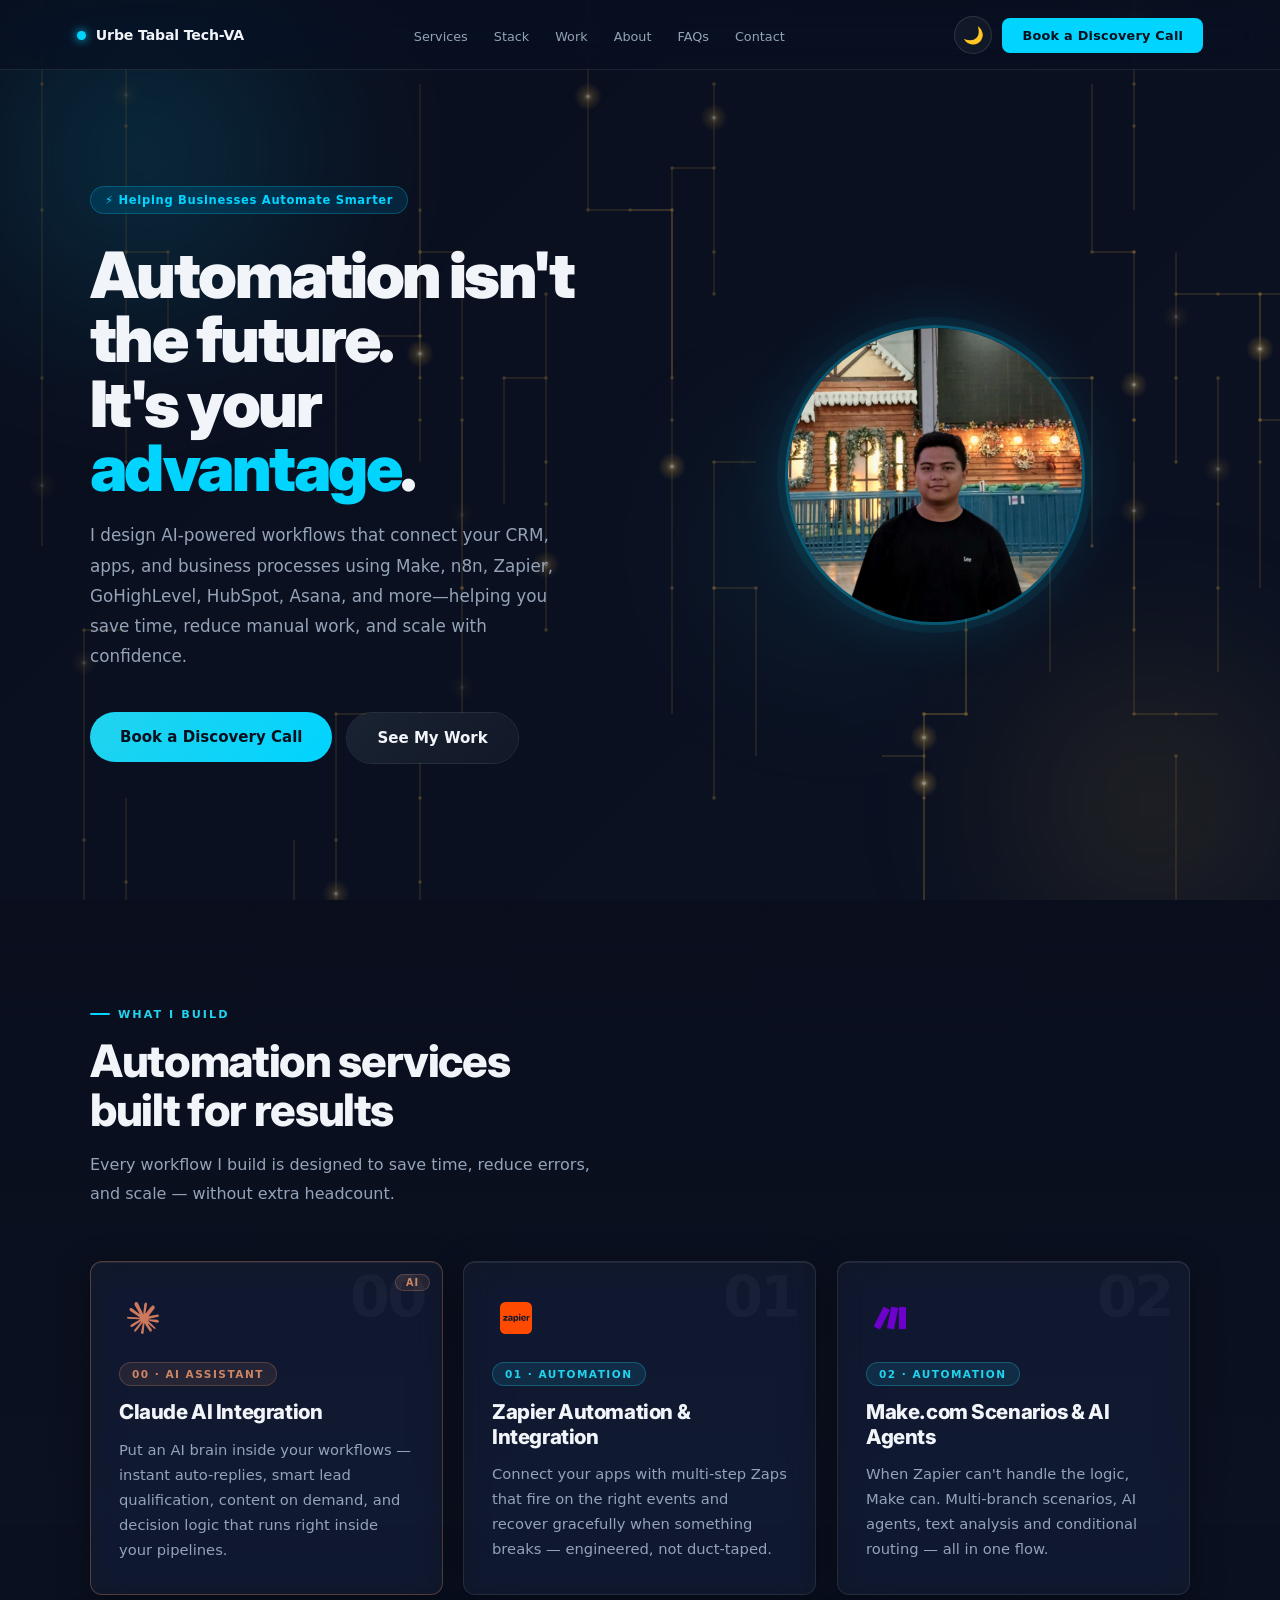
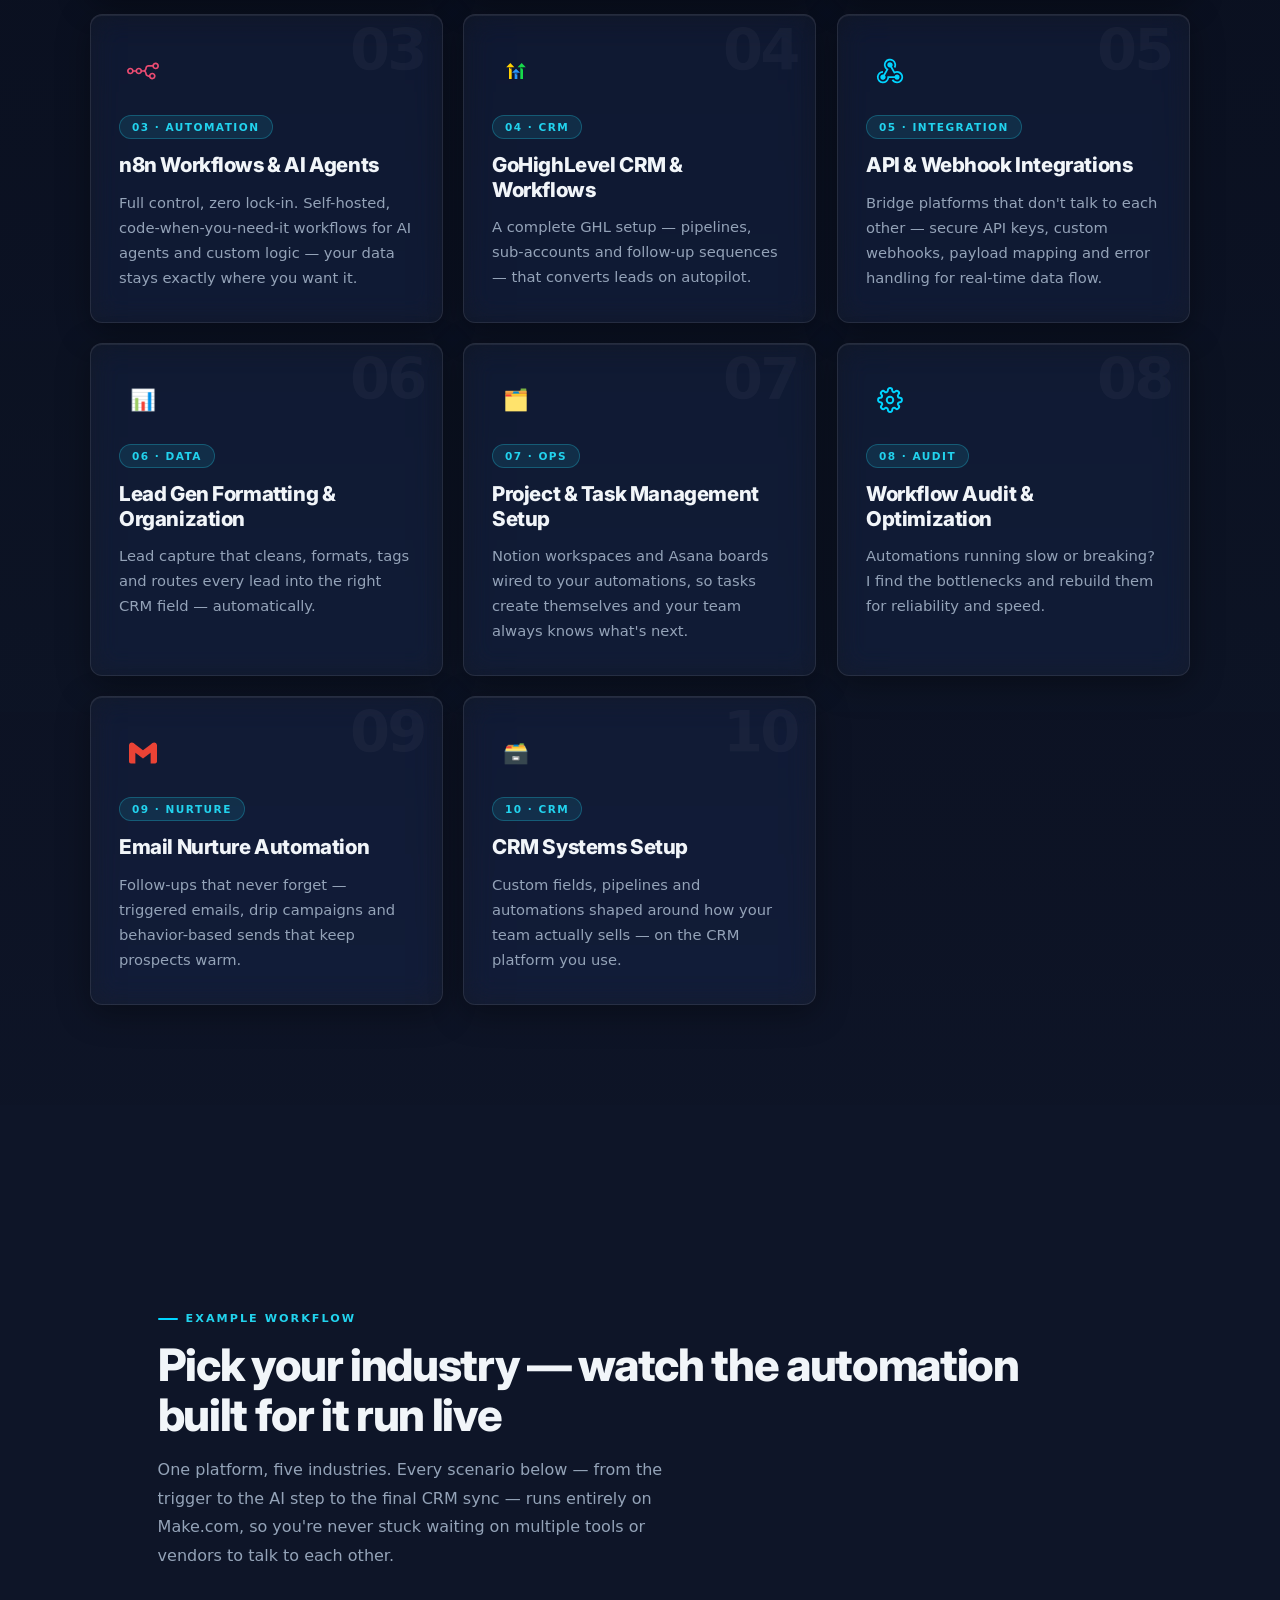
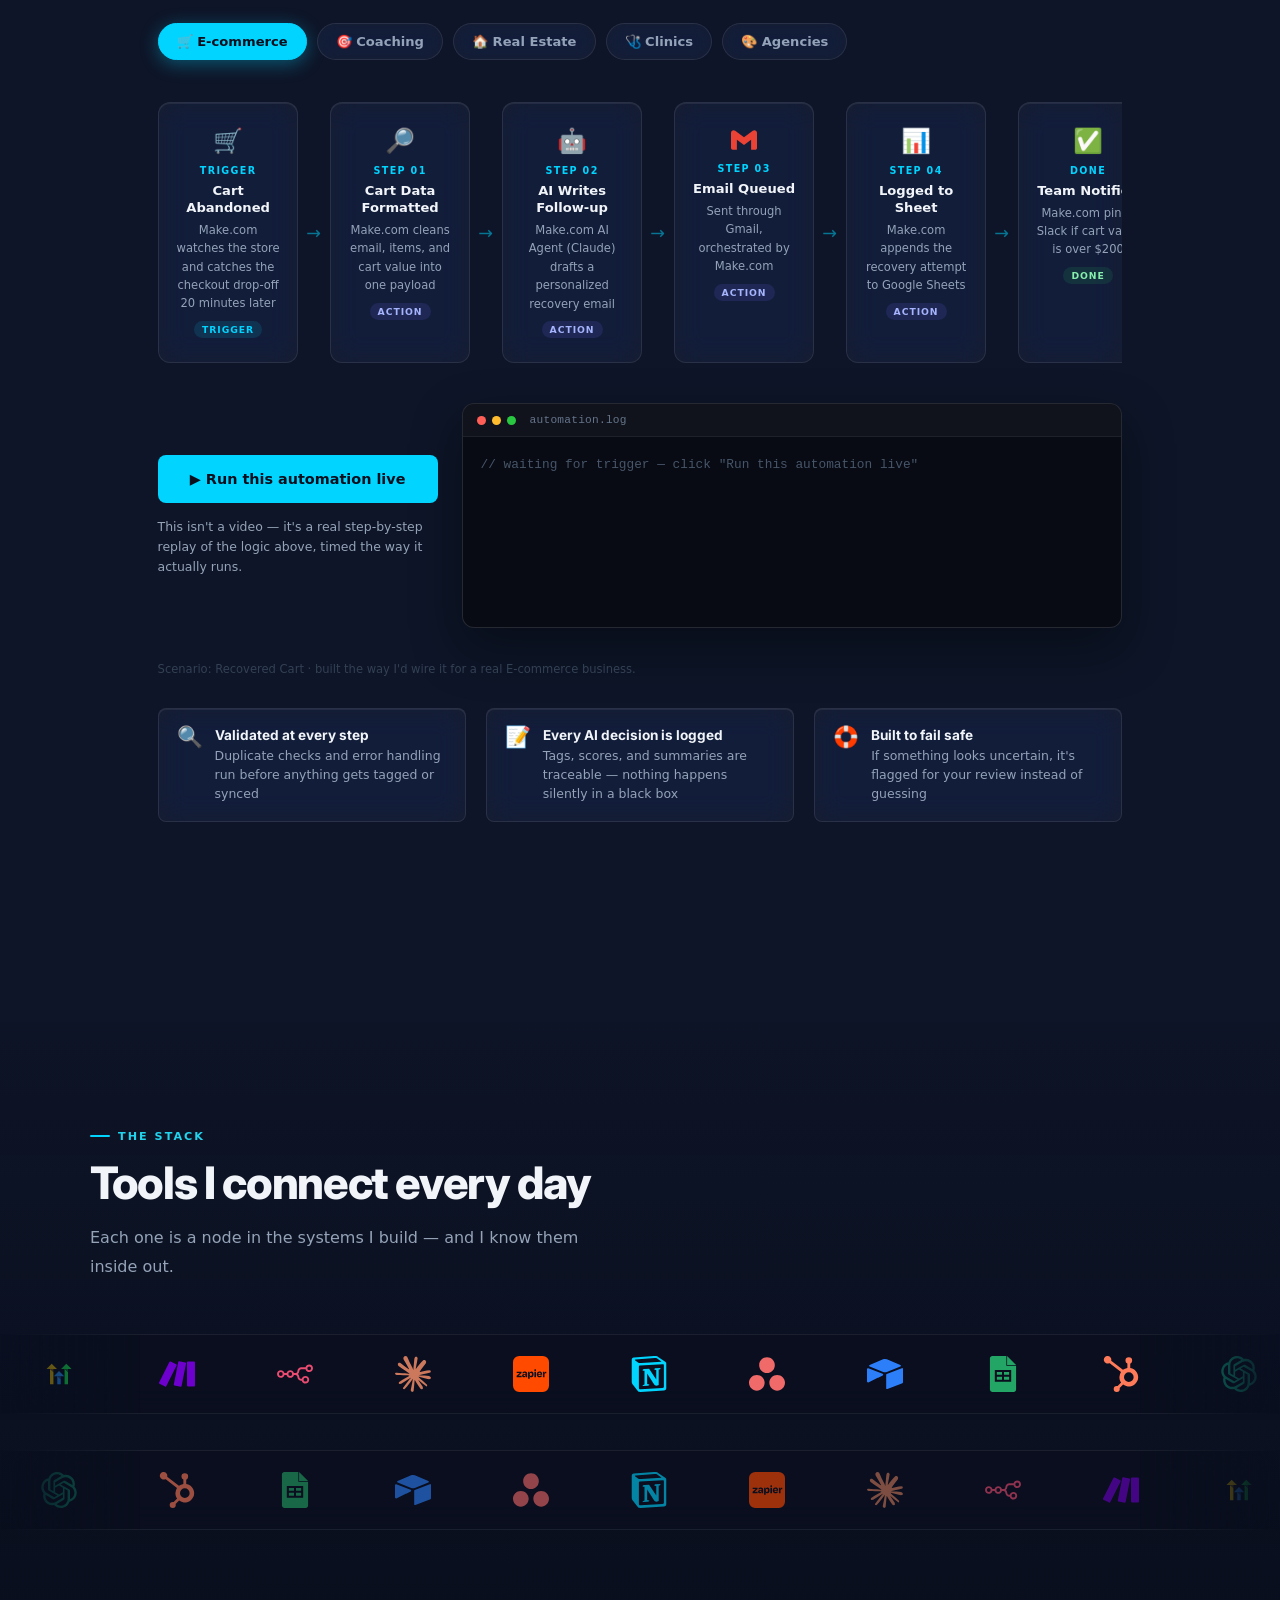
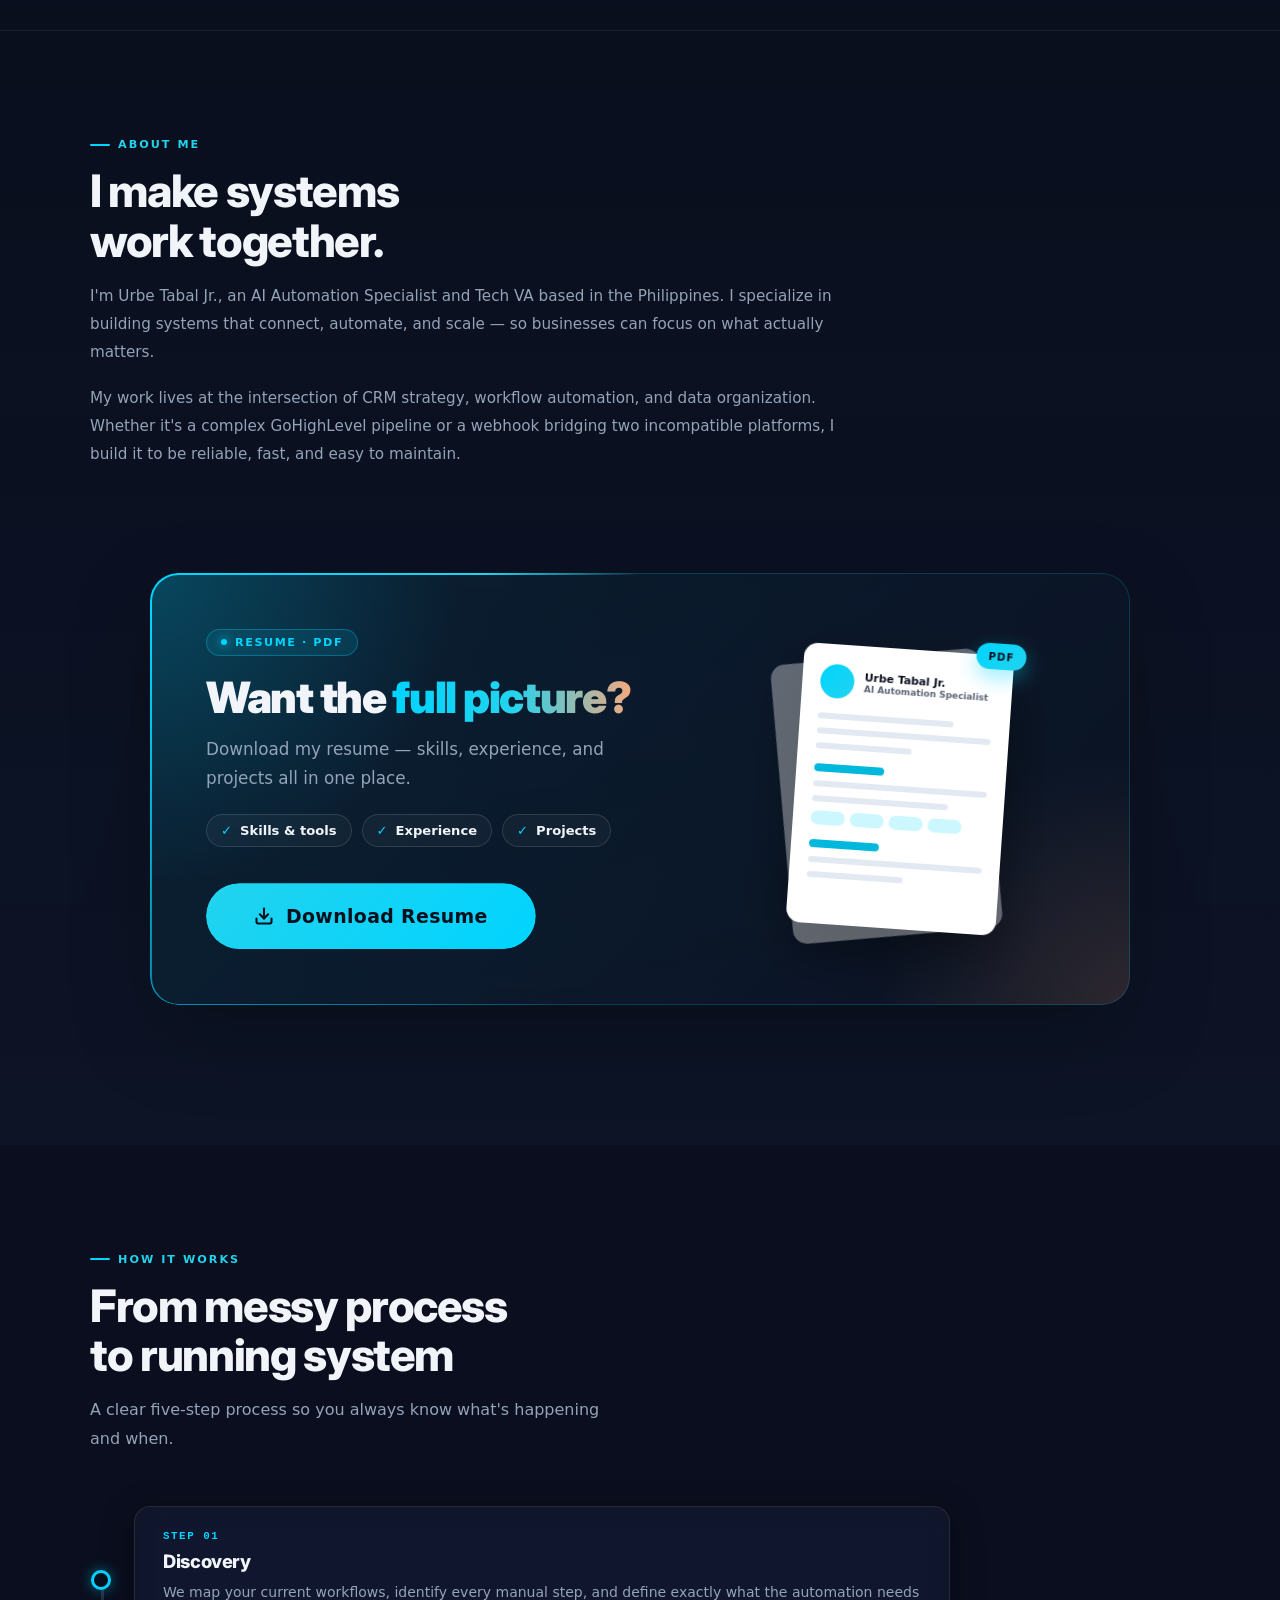
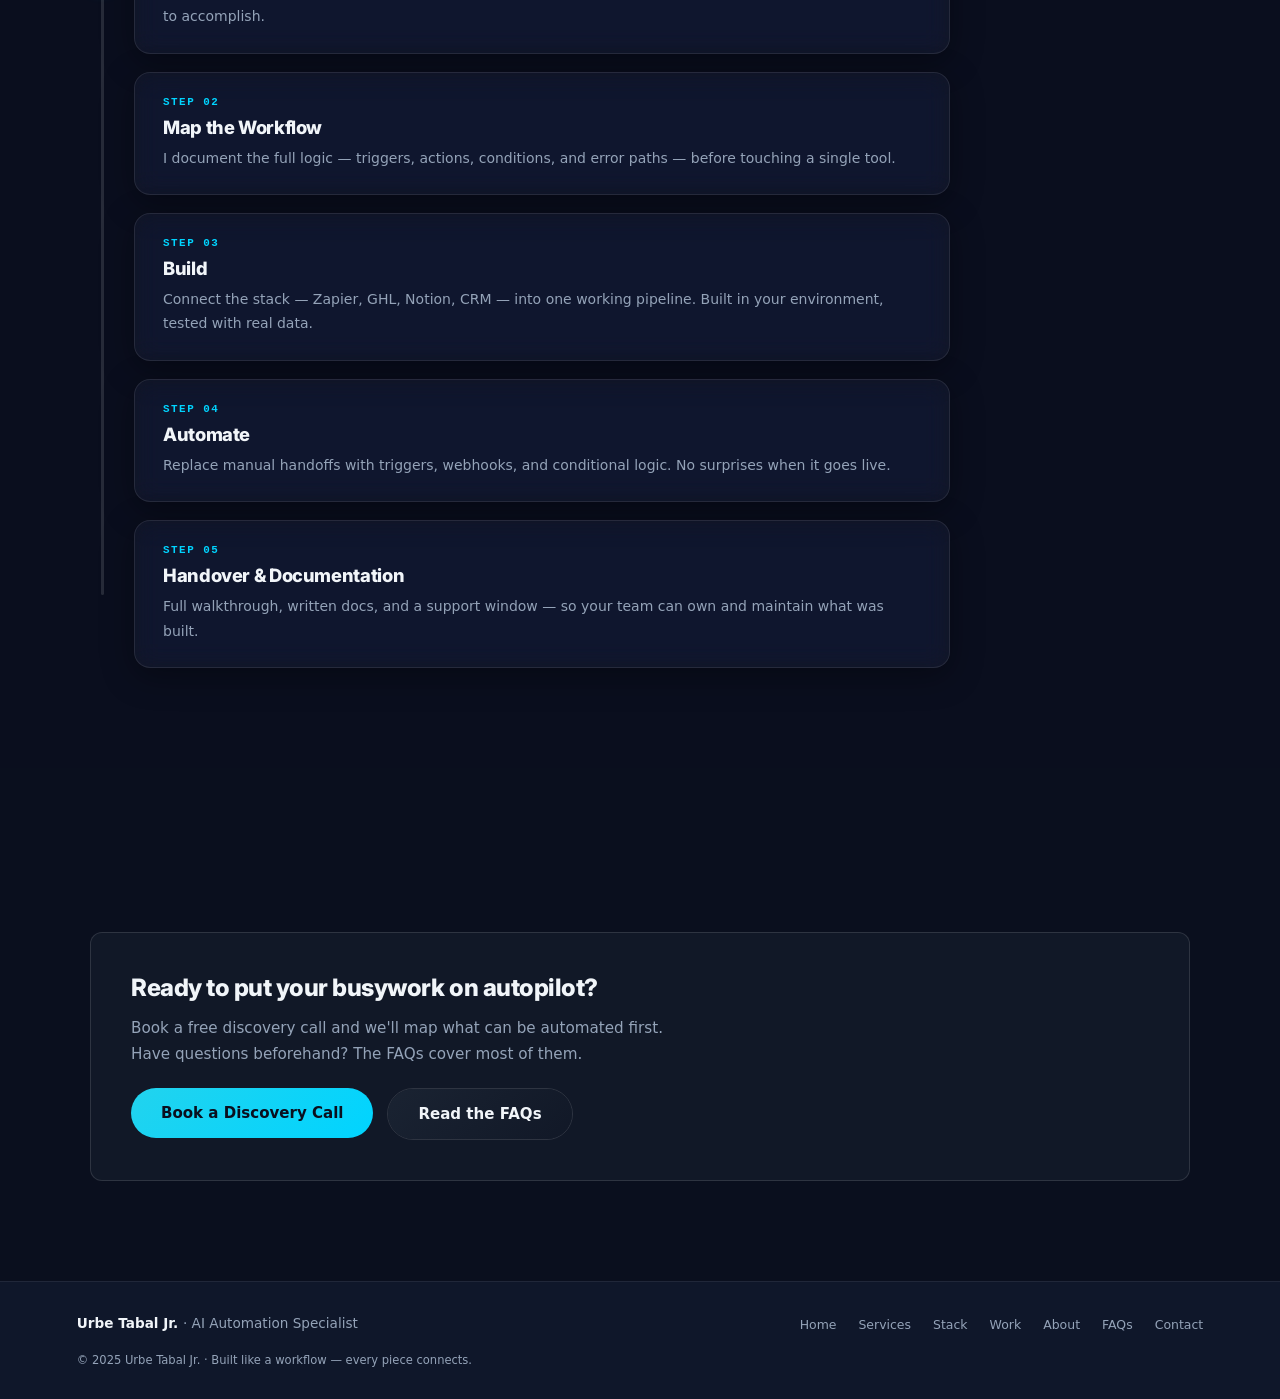
==== index.html @ 6bcd8258 "Add files via upload" ====
<!DOCTYPE html>
<html lang="en" data-theme="dark">
<head>
  <meta charset="UTF-8"/>
  <meta name="viewport" content="width=device-width,initial-scale=1"/>
  <title>Urbe Tabal Tech VA — Automation &amp; Workflow Systems</title>
  <meta name="description" content="Urbe Tabal Jr. — AI Automation Specialist. I design and build automations that connect your tools — CRMs, Zapier workflows, GoHighLevel pipelines, webhooks and more."/>
  <link rel="preconnect" href="https://api.fontshare.com" crossorigin/>
  <link rel="preconnect" href="https://cdn.fontshare.com" crossorigin/>
  <link href="https://api.fontshare.com/v2/css?f[]=satoshi@500,600&amp;f[]=general-sans@400,500,600&amp;display=swap" rel="stylesheet"/>
  <link href="https://fonts.googleapis.com/css2?family=Inter:wght@300;400;500;600;700;800;900&display=swap" rel="stylesheet"/>
  <link rel="stylesheet" href="site.css"/>
</head>
<body>
<div class="curtain" id="pageCurtain" aria-hidden="true"></div>

<!-- ANIMATED BACKGROUND CANVAS -->
<div id="aurora-mesh" aria-hidden="true">
  <div class="aurora-blob b1"></div>
  <div class="aurora-blob b2"></div>
  <div class="aurora-blob b3"></div>
</div>
<canvas id="ai-lines-canvas" aria-hidden="true"></canvas>

<!-- NAV -->
<nav id="navbar">
  <a class="nav-logo" href="index.html">
    <span class="nav-logo-dot"></span>
    <span class="nav-logo-text">Urbe Tabal Tech-VA</span>
  </a>
  <ul class="nav-links">
    <li><a href="services.html">Services</a></li>
    <li><a href="stack.html">Stack</a></li>
    <li><a href="work.html">Work</a></li>
    <li><a href="about.html">About</a></li>
    <li><a href="faqs.html">FAQs</a></li>
    <li><a href="contact.html">Contact</a></li>
  </ul>
  <div class="nav-right">
    <button class="theme-btn" id="themeToggle" aria-label="Toggle theme" title="Toggle light/dark mode">
      <span class="theme-btn-icon" id="themeIcon">🌙</span>
    </button>
    <a href="https://cal.com/urbe-tabal-avs1rh/free-ai-automation-discovery-call" class="nav-cta nav-cta-desktop" target="_blank" rel="noopener noreferrer">Book a Discovery Call</a>
    <button class="nav-burger" id="navBurger" aria-label="Open menu" aria-expanded="false">
      <span></span><span></span><span></span>
    </button>
  </div>
</nav>
<div class="nav-mobile-panel" id="navMobilePanel">
  <ul class="nav-mobile-links">
    <li><a href="services.html">Services</a></li>
    <li><a href="stack.html">Stack</a></li>
    <li><a href="work.html">Work</a></li>
    <li><a href="about.html">About</a></li>
    <li><a href="faqs.html">FAQs</a></li>
    <li><a href="contact.html">Contact</a></li>
  </ul>
  <a href="https://cal.com/urbe-tabal-avs1rh/free-ai-automation-discovery-call" class="nav-cta nav-cta-mobile" target="_blank" rel="noopener noreferrer">Book a Discovery Call</a>
</div>

<section id="hero">
  <div class="hero-inner">
    <div class="hero-left reveal">
      <div class="hero-badge">⚡ Helping Businesses Automate Smarter</div>
      <h1 class="hero-heading"><span class="split-line"><span style="--i:0">Automation isn't the future.</span></span><span class="split-line"><span style="--i:1">It's your <span class="accent">advantage</span>.</span></span></h1>
      <p class="hero-sub">I design AI-powered workflows that connect your CRM, apps, and business processes using Make, n8n, Zapier, GoHighLevel, HubSpot, Asana, and more—helping you save time, reduce manual work, and scale with confidence.</p>
      <div class="hero-btns">
        <a href="https://cal.com/urbe-tabal-avs1rh/free-ai-automation-discovery-call" class="btn-primary push-btn" target="_blank" rel="noopener noreferrer"><span class="push-outer"><span class="push-inner"><span class="push-label">Book a Discovery Call</span></span></span></a>
        <a href="work.html" class="btn-ghost push-btn"><span class="push-outer"><span class="push-inner"><span class="push-label">See My Work</span></span></span></a>
      </div>
    </div>
    <div class="hero-photo-col reveal" style="transition-delay:0.15s">
      <div class="hero-photo-frame">
        <img src="[data-uri]" alt="Urbe Tabal Jr."/>
      </div>
    </div>
  </div>
</section>


<section id="services" class="section">
  <div class="section-inner">
    <p class="section-label reveal">What I Build</p>
    <h2 class="section-heading reveal">Automation services<br>built for results</h2>
    <p class="section-sub reveal">Every workflow I build is designed to save time, reduce errors, and scale — without extra headcount.</p>
    <div class="services-grid">
      <div class="svc-card reveal" style="border-color:rgba(205,133,98,0.35);position:relative;">
        <div style="position:absolute;top:12px;right:12px;background:rgba(205,133,98,0.12);border:1px solid rgba(205,133,98,0.3);border-radius:100px;padding:2px 10px;font-size:0.6rem;font-weight:700;letter-spacing:0.12em;color:#cd8562;text-transform:uppercase;">AI</div>
        <div class="svc-icon" style="border-color:rgba(205,133,98,0.35);"><img src="[data-uri]" alt="Claude AI" style="width:32px;height:32px;object-fit:contain;display:block;"/></div>
        <div class="svc-num" style="color:#cd8562;">00 · AI Assistant</div>
        <div class="svc-title">Claude AI Integration</div>
        <p class="svc-desc">Put an <strong>AI brain</strong> inside your workflows — instant auto-replies, smart lead qualification, content on demand, and decision logic that runs right inside your pipelines.</p>
      </div>
      <div class="svc-card reveal"><div class="svc-icon"><img src="[data-uri]" alt="Zapier" style="width:32px;height:32px;object-fit:contain;display:block;"/></div><div class="svc-num">01 · Automation</div><div class="svc-title">Zapier Automation &amp; Integration</div><p class="svc-desc"><strong>Connect your apps</strong> with multi-step Zaps that fire on the right events and recover gracefully when something breaks — engineered, not duct-taped.</p></div>
      <div class="svc-card reveal" style="transition-delay:0.05s"><div class="svc-icon"><img src="[data-uri]" alt="Make.com" style="width:32px;height:32px;object-fit:contain;display:block;"/></div><div class="svc-num">02 · Automation</div><div class="svc-title">Make.com Scenarios &amp; AI Agents</div><p class="svc-desc">When Zapier can't handle the logic, Make can. <strong>Multi-branch scenarios</strong>, AI agents, text analysis and conditional routing — all in one flow.</p></div>
      <div class="svc-card reveal" style="transition-delay:0.1s"><div class="svc-icon"><img src="[data-uri]" alt="n8n" style="width:32px;height:32px;object-fit:contain;display:block;"/></div><div class="svc-num">03 · Automation</div><div class="svc-title">n8n Workflows &amp; AI Agents</div><p class="svc-desc"><strong>Full control, zero lock-in.</strong> Self-hosted, code-when-you-need-it workflows for AI agents and custom logic — your data stays exactly where you want it.</p></div>
      <div class="svc-card reveal" style="transition-delay:0.05s">
        <div class="svc-icon"><img src="[data-uri]" alt="GoHighLevel" style="width:28px;height:28px;object-fit:contain;display:block;"/></div>
        <div class="svc-num">04 · CRM</div><div class="svc-title">GoHighLevel CRM &amp; Workflows</div><p class="svc-desc">A complete GHL setup — pipelines, sub-accounts and follow-up sequences — that <strong>converts leads on autopilot</strong>.</p>
      </div>
      <div class="svc-card reveal" style="transition-delay:0.1s">
        <div class="svc-icon"><img src="[data-uri]" alt="Webhook" style="width:28px;height:28px;object-fit:contain;display:block;"/></div>
        <div class="svc-num">05 · Integration</div><div class="svc-title">API &amp; Webhook Integrations</div><p class="svc-desc"><strong>Bridge platforms that don't talk to each other</strong> — secure API keys, custom webhooks, payload mapping and error handling for real-time data flow.</p>
      </div>
      <div class="svc-card reveal" style="transition-delay:0.05s"><div class="svc-icon">📊</div><div class="svc-num">06 · Data</div><div class="svc-title">Lead Gen Formatting &amp; Organization</div><p class="svc-desc">Lead capture that <strong>cleans, formats, tags and routes</strong> every lead into the right CRM field — automatically.</p></div>
      <div class="svc-card reveal" style="transition-delay:0.1s"><div class="svc-icon">🗂️</div><div class="svc-num">07 · Ops</div><div class="svc-title">Project &amp; Task Management Setup</div><p class="svc-desc">Notion workspaces and Asana boards wired to your automations, so <strong>tasks create themselves</strong> and your team always knows what's next.</p></div>
      <div class="svc-card reveal" style="transition-delay:0.15s">
        <div class="svc-icon"><svg width="26" height="26" viewBox="0 0 24 24" fill="none" stroke="#00D4FF" stroke-width="1.8" stroke-linecap="round" stroke-linejoin="round"><circle cx="12" cy="12" r="3"/><path d="M19.4 15a1.65 1.65 0 0 0 .33 1.82l.06.06a2 2 0 0 1-2.83 2.83l-.06-.06a1.65 1.65 0 0 0-1.82-.33 1.65 1.65 0 0 0-1 1.51V21a2 2 0 0 1-4 0v-.09A1.65 1.65 0 0 0 9 19.4a1.65 1.65 0 0 0-1.82.33l-.06.06a2 2 0 0 1-2.83-2.83l.06-.06A1.65 1.65 0 0 0 4.68 15a1.65 1.65 0 0 0-1.51-1H3a2 2 0 0 1 0-4h.09A1.65 1.65 0 0 0 4.6 9a1.65 1.65 0 0 0-.33-1.82l-.06-.06a2 2 0 0 1 2.83-2.83l.06.06A1.65 1.65 0 0 0 9 4.68a1.65 1.65 0 0 0 1-1.51V3a2 2 0 0 1 4 0v.09a1.65 1.65 0 0 0 1 1.51 1.65 1.65 0 0 0 1.82-.33l.06-.06a2 2 0 0 1 2.83 2.83l-.06.06A1.65 1.65 0 0 0 19.4 9a1.65 1.65 0 0 0 1.51 1H21a2 2 0 0 1 0 4h-.09a1.65 1.65 0 0 0-1.51 1z"/></svg></div>
        <div class="svc-num">08 · Audit</div><div class="svc-title">Workflow Audit &amp; Optimization</div><p class="svc-desc">Automations running slow or breaking? I <strong>find the bottlenecks</strong> and rebuild them for reliability and speed.</p>
      </div>
      <div class="svc-card reveal" style="transition-delay:0.05s"><div class="svc-icon"><img src="[data-uri]" alt="Gmail" style="width:28px;height:28px;object-fit:contain;display:block;"/></div><div class="svc-num">09 · Nurture</div><div class="svc-title">Email Nurture Automation</div><p class="svc-desc"><strong>Follow-ups that never forget</strong> — triggered emails, drip campaigns and behavior-based sends that keep prospects warm.</p></div>
      <div class="svc-card reveal" style="transition-delay:0.1s"><div class="svc-icon">🗃️</div><div class="svc-num">10 · CRM</div><div class="svc-title">CRM Systems Setup</div><p class="svc-desc">Custom fields, pipelines and automations <strong>shaped around how your team actually sells</strong> — on the CRM platform you use.</p></div>
    </div>
  </div>
</section>

<section id="workflow" style="position:relative;z-index:1">
  <div class="flow-wrap" style="padding:100px 6%">
    <p class="section-label reveal">Example Workflow</p>
    <h2 class="section-heading reveal">Pick your industry — watch the automation<br>built for it run live</h2>
    <p class="section-sub reveal">One platform, five industries. Every scenario below — from the trigger to the AI step to the final CRM sync — runs entirely on Make.com, so you're never stuck waiting on multiple tools or vendors to talk to each other.</p>

    <div class="ind-tabs reveal" id="indTabs"></div>

    <div class="flow-steps reveal" id="pgSteps"></div>

    <div class="pg-panel reveal">
      <div class="pg-panel-left">
        <button class="pg-run-btn" id="pgRunBtn">
          <span id="pgRunLabel">▶ Run this automation live</span>
        </button>
        <p class="pg-hint">This isn't a video — it's a real step-by-step replay of the logic above, timed the way it actually runs.</p>
      </div>
      <div class="pg-console" id="pgConsole">
        <div class="pg-console-head">
          <span class="pg-dot" style="background:#ff5f57"></span>
          <span class="pg-dot" style="background:#febc2e"></span>
          <span class="pg-dot" style="background:#28c840"></span>
          <span class="pg-console-title">automation.log</span>
        </div>
        <div class="pg-console-body" id="pgConsoleBody">
          <div class="pg-console-line pg-console-idle">// waiting for trigger — click "Run this automation live"</div>
        </div>
      </div>
    </div>
    <div class="pg-result" id="pgResult"></div>
    <p class="ind-attrib" id="indAttrib"></p>

    <div class="pg-trust reveal">
      <div class="pg-trust-item">
        <span class="pg-trust-icon">🔍</span>
        <div>
          <div class="pg-trust-title">Validated at every step</div>
          <div class="pg-trust-sub">Duplicate checks and error handling run before anything gets tagged or synced</div>
        </div>
      </div>
      <div class="pg-trust-item">
        <span class="pg-trust-icon">📝</span>
        <div>
          <div class="pg-trust-title">Every AI decision is logged</div>
          <div class="pg-trust-sub">Tags, scores, and summaries are traceable — nothing happens silently in a black box</div>
        </div>
      </div>
      <div class="pg-trust-item">
        <span class="pg-trust-icon">🛟</span>
        <div>
          <div class="pg-trust-title">Built to fail safe</div>
          <div class="pg-trust-sub">If something looks uncertain, it's flagged for your review instead of guessing</div>
        </div>
      </div>
    </div>
  </div>
</section>

<section id="tools" class="section">
  <div class="section-inner">
    <p class="section-label reveal">The Stack</p>
    <h2 class="section-heading reveal">Tools I connect every day</h2>
    <p class="section-sub reveal">Each one is a node in the systems I build — and I know them inside out.</p>
    <div class="tools-marquee">
    <div class="tools-track">
      <div class="tool-chip reveal"><div class="tool-chip-icon"><img src="[data-uri]" alt="GoHighLevel" style="width:32px;height:32px;object-fit:contain;display:block;"/></div><div class="tool-chip-name">GoHighLevel</div></div>
      
      <div class="tool-chip reveal" style="transition-delay:0.05s"><div class="tool-chip-icon"><img src="[data-uri]" alt="Make.com" style="width:32px;height:32px;object-fit:contain;display:block;"/></div><div class="tool-chip-name">Make.com</div></div>
      <div class="tool-chip reveal" style="transition-delay:0.1s"><div class="tool-chip-icon"><img src="[data-uri]" alt="n8n" style="width:32px;height:32px;object-fit:contain;display:block;"/></div><div class="tool-chip-name">n8n</div></div>
      <div class="tool-chip reveal" style="transition-delay:0.15s">
        <div class="tool-chip-icon" style="border-color:rgba(205,133,98,0.3);"><img src="[data-uri]" alt="Claude AI" style="width:32px;height:32px;object-fit:contain;display:block;"/></div>
        <div class="tool-chip-name" style="color:#cd8562;font-weight:700;">Claude AI</div>
      </div>
      
      <div class="tool-chip reveal"><div class="tool-chip-icon"><img src="[data-uri]" alt="Zapier" style="width:32px;height:32px;object-fit:contain;display:block;"/></div><div class="tool-chip-name">Zapier</div></div>
      
      <div class="tool-chip reveal" style="transition-delay:0.05s"><div class="tool-chip-icon"><img src="[data-uri]" alt="Notion" style="width:32px;height:32px;object-fit:contain;display:block;"/></div><div class="tool-chip-name">Notion</div></div>
      
      <div class="tool-chip reveal" style="transition-delay:0.1s"><div class="tool-chip-icon"><img src="[data-uri]" alt="Asana" style="width:32px;height:32px;object-fit:contain;display:block;"/></div><div class="tool-chip-name">Asana</div></div>
          
      
      <div class="tool-chip reveal" style="transition-delay:0.15s">
        <div class="tool-chip-icon">
          <img src="[data-uri]" alt="Airtable" style="width:32px;height:32px;object-fit:contain;display:block;"/>
        </div>
        <div class="tool-chip-name">Airtable</div>
      </div>
      
      <div class="tool-chip reveal">
        <div class="tool-chip-icon">
          <img src="[data-uri]" alt="Google Sheets" style="width:32px;height:32px;object-fit:contain;display:block;"/>
        </div>
        <div class="tool-chip-name">Google Sheets</div>
      </div>
      
      <div class="tool-chip reveal" style="transition-delay:0.05s">
        <div class="tool-chip-icon">
          <img src="[data-uri]" alt="HubSpot" style="width:32px;height:32px;object-fit:contain;display:block;"/>
        </div>
        <div class="tool-chip-name">HubSpot</div>
      </div>
      
      <div class="tool-chip reveal" style="transition-delay:0.1s">
        <div class="tool-chip-icon">
          <img src="[data-uri]" alt="ChatGPT" style="width:32px;height:32px;object-fit:contain;display:block;"/>
        </div>
        <div class="tool-chip-name">ChatGPT</div>
      </div>
      
      <div class="tool-chip reveal"><div class="tool-chip-icon"><img src="[data-uri]" alt="GoHighLevel" style="width:32px;height:32px;object-fit:contain;display:block;"/></div><div class="tool-chip-name">GoHighLevel</div></div>
      
      <div class="tool-chip reveal" style="transition-delay:0.05s"><div class="tool-chip-icon"><img src="[data-uri]" alt="Make.com" style="width:32px;height:32px;object-fit:contain;display:block;"/></div><div class="tool-chip-name">Make.com</div></div>
      <div class="tool-chip reveal" style="transition-delay:0.1s"><div class="tool-chip-icon"><img src="[data-uri]" alt="n8n" style="width:32px;height:32px;object-fit:contain;display:block;"/></div><div class="tool-chip-name">n8n</div></div>
      <div class="tool-chip reveal" style="transition-delay:0.15s">
        <div class="tool-chip-icon" style="border-color:rgba(205,133,98,0.3);"><img src="[data-uri]" alt="Claude AI" style="width:32px;height:32px;object-fit:contain;display:block;"/></div>
        <div class="tool-chip-name" style="color:#cd8562;font-weight:700;">Claude AI</div>
      </div>
      
      <div class="tool-chip reveal"><div class="tool-chip-icon"><img src="[data-uri]" alt="Zapier" style="width:32px;height:32px;object-fit:contain;display:block;"/></div><div class="tool-chip-name">Zapier</div></div>
      
      <div class="tool-chip reveal" style="transition-delay:0.05s"><div class="tool-chip-icon"><img src="[data-uri]" alt="Notion" style="width:32px;height:32px;object-fit:contain;display:block;"/></div><div class="tool-chip-name">Notion</div></div>
      
      <div class="tool-chip reveal" style="transition-delay:0.1s"><div class="tool-chip-icon"><img src="[data-uri]" alt="Asana" style="width:32px;height:32px;object-fit:contain;display:block;"/></div><div class="tool-chip-name">Asana</div></div>
          
      
      <div class="tool-chip reveal" style="transition-delay:0.15s">
        <div class="tool-chip-icon">
          <img src="[data-uri]" alt="Airtable" style="width:32px;height:32px;object-fit:contain;display:block;"/>
        </div>
        <div class="tool-chip-name">Airtable</div>
      </div>
      
      <div class="tool-chip reveal">
        <div class="tool-chip-icon">
          <img src="[data-uri]" alt="Google Sheets" style="width:32px;height:32px;object-fit:contain;display:block;"/>
        </div>
        <div class="tool-chip-name">Google Sheets</div>
      </div>
      
      <div class="tool-chip reveal" style="transition-delay:0.05s">
        <div class="tool-chip-icon">
          <img src="[data-uri]" alt="HubSpot" style="width:32px;height:32px;object-fit:contain;display:block;"/>
        </div>
        <div class="tool-chip-name">HubSpot</div>
      </div>
      
      <div class="tool-chip reveal" style="transition-delay:0.1s">
        <div class="tool-chip-icon">
          <img src="[data-uri]" alt="ChatGPT" style="width:32px;height:32px;object-fit:contain;display:block;"/>
        </div>
        <div class="tool-chip-name">ChatGPT</div>
      </div>
      
      </div>
    </div>
    <div class="tools-marquee tools-marquee-2" aria-hidden="true">
    <div class="tools-track tools-track-reverse">
      <div class="tool-chip"><div class="tool-chip-icon">
          <img src="[data-uri]" alt="ChatGPT" style="width:32px;height:32px;object-fit:contain;display:block;"/>
        </div><div class="tool-chip-name">ChatGPT</div></div>
      <div class="tool-chip"><div class="tool-chip-icon">
          <img src="[data-uri]" alt="HubSpot" style="width:32px;height:32px;object-fit:contain;display:block;"/>
        </div><div class="tool-chip-name">HubSpot</div></div>
      <div class="tool-chip"><div class="tool-chip-icon">
          <img src="[data-uri]" alt="Google Sheets" style="width:32px;height:32px;object-fit:contain;display:block;"/>
        </div><div class="tool-chip-name">Google Sheets</div></div>
      <div class="tool-chip"><div class="tool-chip-icon">
          <img src="[data-uri]" alt="Airtable" style="width:32px;height:32px;object-fit:contain;display:block;"/>
        </div><div class="tool-chip-name">Airtable</div></div>
      <div class="tool-chip"><div class="tool-chip-icon"><img src="[data-uri]" alt="Asana" style="width:32px;height:32px;object-fit:contain;display:block;"/></div><div class="tool-chip-name">Asana</div></div>
      <div class="tool-chip"><div class="tool-chip-icon"><img src="[data-uri]" alt="Notion" style="width:32px;height:32px;object-fit:contain;display:block;"/></div><div class="tool-chip-name">Notion</div></div>
      <div class="tool-chip"><div class="tool-chip-icon"><img src="[data-uri]" alt="Zapier" style="width:32px;height:32px;object-fit:contain;display:block;"/></div><div class="tool-chip-name">Zapier</div></div>
      <div class="tool-chip"><div class="tool-chip-icon" style="border-color:rgba(205,133,98,0.3);"><img src="[data-uri]" alt="Claude AI" style="width:32px;height:32px;object-fit:contain;display:block;"/></div><div class="tool-chip-name" style="color:#cd8562;font-weight:700;">Claude AI</div></div>
      <div class="tool-chip"><div class="tool-chip-icon"><img src="[data-uri]" alt="n8n" style="width:32px;height:32px;object-fit:contain;display:block;"/></div><div class="tool-chip-name">n8n</div></div>
      <div class="tool-chip"><div class="tool-chip-icon"><img src="[data-uri]" alt="Make.com" style="width:32px;height:32px;object-fit:contain;display:block;"/></div><div class="tool-chip-name">Make.com</div></div>
      <div class="tool-chip"><div class="tool-chip-icon"><img src="[data-uri]" alt="GoHighLevel" style="width:32px;height:32px;object-fit:contain;display:block;"/></div><div class="tool-chip-name">GoHighLevel</div></div>
      <div class="tool-chip"><div class="tool-chip-icon">
          <img src="[data-uri]" alt="ChatGPT" style="width:32px;height:32px;object-fit:contain;display:block;"/>
        </div><div class="tool-chip-name">ChatGPT</div></div>
      <div class="tool-chip"><div class="tool-chip-icon">
          <img src="[data-uri]" alt="HubSpot" style="width:32px;height:32px;object-fit:contain;display:block;"/>
        </div><div class="tool-chip-name">HubSpot</div></div>
      <div class="tool-chip"><div class="tool-chip-icon">
          <img src="[data-uri]" alt="Google Sheets" style="width:32px;height:32px;object-fit:contain;display:block;"/>
        </div><div class="tool-chip-name">Google Sheets</div></div>
      <div class="tool-chip"><div class="tool-chip-icon">
          <img src="[data-uri]" alt="Airtable" style="width:32px;height:32px;object-fit:contain;display:block;"/>
        </div><div class="tool-chip-name">Airtable</div></div>
      <div class="tool-chip"><div class="tool-chip-icon"><img src="[data-uri]" alt="Asana" style="width:32px;height:32px;object-fit:contain;display:block;"/></div><div class="tool-chip-name">Asana</div></div>
      <div class="tool-chip"><div class="tool-chip-icon"><img src="[data-uri]" alt="Notion" style="width:32px;height:32px;object-fit:contain;display:block;"/></div><div class="tool-chip-name">Notion</div></div>
      <div class="tool-chip"><div class="tool-chip-icon"><img src="[data-uri]" alt="Zapier" style="width:32px;height:32px;object-fit:contain;display:block;"/></div><div class="tool-chip-name">Zapier</div></div>
      <div class="tool-chip"><div class="tool-chip-icon" style="border-color:rgba(205,133,98,0.3);"><img src="[data-uri]" alt="Claude AI" style="width:32px;height:32px;object-fit:contain;display:block;"/></div><div class="tool-chip-name" style="color:#cd8562;font-weight:700;">Claude AI</div></div>
      <div class="tool-chip"><div class="tool-chip-icon"><img src="[data-uri]" alt="n8n" style="width:32px;height:32px;object-fit:contain;display:block;"/></div><div class="tool-chip-name">n8n</div></div>
      <div class="tool-chip"><div class="tool-chip-icon"><img src="[data-uri]" alt="Make.com" style="width:32px;height:32px;object-fit:contain;display:block;"/></div><div class="tool-chip-name">Make.com</div></div>
      <div class="tool-chip"><div class="tool-chip-icon"><img src="[data-uri]" alt="GoHighLevel" style="width:32px;height:32px;object-fit:contain;display:block;"/></div><div class="tool-chip-name">GoHighLevel</div></div>
    </div>
    </div>
    </div>
  </div>
</section>

<div id="port-modal" style="display:none;position:fixed;inset:0;z-index:9999;background:rgba(0,0,0,0.92);backdrop-filter:blur(10px);align-items:center;justify-content:center;padding:20px;">
  <button id="modal-close" style="position:absolute;top:20px;right:24px;background:rgba(255,255,255,0.08);border:1px solid rgba(255,255,255,0.15);color:white;width:44px;height:44px;border-radius:50%;font-size:1.3rem;cursor:pointer;display:flex;align-items:center;justify-content:center;transition:background 0.2s;z-index:10000;">✕</button>
  <button id="modal-prev" style="position:absolute;left:20px;top:50%;transform:translateY(-50%);background:rgba(255,255,255,0.08);border:1px solid rgba(255,255,255,0.15);color:white;width:44px;height:44px;border-radius:50%;font-size:1.2rem;cursor:pointer;display:flex;align-items:center;justify-content:center;transition:background 0.2s;">‹</button>
  <button id="modal-next" style="position:absolute;right:20px;top:50%;transform:translateY(-50%);background:rgba(255,255,255,0.08);border:1px solid rgba(255,255,255,0.15);color:white;width:44px;height:44px;border-radius:50%;font-size:1.2rem;cursor:pointer;display:flex;align-items:center;justify-content:center;transition:background 0.2s;">›</button>
  <div style="max-width:900px;width:100%;display:flex;flex-direction:column;align-items:center;gap:16px;">
    <img id="modal-img" src="" alt="" style="max-height:80vh;max-width:100%;border-radius:12px;box-shadow:0 24px 80px rgba(0,0,0,0.6);object-fit:contain;"/>
    <div style="text-align:center;">
      <div id="modal-title" style="font-family:var(--font-body);font-size:1rem;font-weight:700;color:white;margin-bottom:4px;"></div>
      <div id="modal-group" style="font-family:var(--font-body);font-size:0.75rem;color:rgba(0,212,255,0.8);letter-spacing:0.1em;text-transform:uppercase;"></div>
    </div>
  </div>
</div>


<div class="divider"></div>
<section id="about" class="section">
  <div class="section-inner">
    <div class="about-content">
      <p class="section-label reveal">About Me</p>
      <h2 class="section-heading reveal">I make systems<br>work together.</h2>
      <div class="about-text">
        <p class="reveal">I'm Urbe Tabal Jr., an AI Automation Specialist and Tech VA based in the Philippines. I specialize in building systems that connect, automate, and scale — so businesses can focus on what actually matters.</p>
        <p class="reveal">My work lives at the intersection of CRM strategy, workflow automation, and data organization. Whether it's a complex GoHighLevel pipeline or a webhook bridging two incompatible platforms, I build it to be reliable, fast, and easy to maintain.</p>
      </div>
      </div>
      <div class="resume-block reveal" style="transition-delay:0.1s">
        <div class="resume-block-text">
          <span class="resume-kicker"><i></i>Resume · PDF</span>
          <div class="resume-block-title">Want the <span class="grad">full picture?</span></div>
          <div class="resume-block-sub">Download my resume — skills, experience, and projects all in one place.</div>
          <ul class="resume-points"><li>Skills &amp; tools</li><li>Experience</li><li>Projects</li></ul>
          <a href="[data-uri]" download="Urbe_Tabal_Jr_Resume.pdf" class="btn-resume-big push-btn"><span class="push-outer"><span class="push-inner">
          <svg width="20" height="20" viewBox="0 0 24 24" fill="none" stroke="currentColor" stroke-width="2.5" stroke-linecap="round" stroke-linejoin="round"><path d="M21 15v4a2 2 0 0 1-2 2H5a2 2 0 0 1-2-2v-4"/><polyline points="7 10 12 15 17 10"/><line x1="12" y1="15" x2="12" y2="3"/></svg>
          <span class="push-label">Download Resume</span>
          <i class="rb-g"></i><span class="rb-dots"><b></b><b></b><b></b></span><svg class="rb-ck" viewBox="0 0 24 24" fill="none" stroke="currentColor" stroke-width="2.6" stroke-linecap="round" stroke-linejoin="round"><path d="M5 12.5l4.5 4.5L19 7.5"/></svg>
        </span></span></a><span class="rb-status" aria-live="polite"></span>
        </div>
        <div class="resume-doc-wrap" aria-hidden="true">
          <div class="resume-doc">
            <span class="rd-pdf">PDF</span>
            <div class="rd-head"><span class="rd-avatar"></span><div class="rd-name">Urbe Tabal Jr.<span>AI Automation Specialist</span></div></div>
            <div class="rd-bar m"></div><div class="rd-bar"></div><div class="rd-bar s"></div>
            <div class="rd-h"></div>
            <div class="rd-bar"></div><div class="rd-bar m"></div>
            <div class="rd-tags"><i></i><i></i><i></i><i></i></div>
            <div class="rd-h"></div>
            <div class="rd-bar"></div><div class="rd-bar s"></div>
          </div>
        </div>
      </div>
  </div>
</section>

<section id="process" class="section">
  <div class="section-inner">
    <p class="section-label reveal">How It Works</p>
    <h2 class="section-heading reveal">From messy process<br>to running system</h2>
    <p class="section-sub reveal">A clear five-step process so you always know what's happening and when.</p>
    <div class="proc-tl" id="procTimeline">
      <div class="proc-ln"><i></i></div>
      <ol>
        <li class="proc-it" style="--i:0"><span class="proc-dt"></span><div class="proc-card"><span class="proc-step">Step 01</span><div class="proc-title">Discovery</div><p class="proc-desc">We map your current workflows, identify every manual step, and define exactly what the automation needs to accomplish.</p></div></li>
        <li class="proc-it" style="--i:1"><span class="proc-dt"></span><div class="proc-card"><span class="proc-step">Step 02</span><div class="proc-title">Map the Workflow</div><p class="proc-desc">I document the full logic — triggers, actions, conditions, and error paths — before touching a single tool.</p></div></li>
        <li class="proc-it" style="--i:2"><span class="proc-dt"></span><div class="proc-card"><span class="proc-step">Step 03</span><div class="proc-title">Build</div><p class="proc-desc">Connect the stack — Zapier, GHL, Notion, CRM — into one working pipeline. Built in your environment, tested with real data.</p></div></li>
        <li class="proc-it" style="--i:3"><span class="proc-dt"></span><div class="proc-card"><span class="proc-step">Step 04</span><div class="proc-title">Automate</div><p class="proc-desc">Replace manual handoffs with triggers, webhooks, and conditional logic. No surprises when it goes live.</p></div></li>
        <li class="proc-it" style="--i:4"><span class="proc-dt"></span><div class="proc-card"><span class="proc-step">Step 05</span><div class="proc-title">Handover &amp; Documentation</div><p class="proc-desc">Full walkthrough, written docs, and a support window — so your team can own and maintain what was built.</p></div></li>
      </ol>
    </div>
  </div>
</section>

<section class="section" id="home-cta">
  <div class="section-inner">
    <div class="cta-band reveal">
      <h3>Ready to put your busywork on autopilot?</h3>
      <p>Book a free discovery call and we'll map what can be automated first. Have questions beforehand? The FAQs cover most of them.</p>
      <div class="cta-btns"><a href="https://cal.com/urbe-tabal-avs1rh/free-ai-automation-discovery-call" class="btn-primary push-btn" target="_blank" rel="noopener noreferrer"><span class="push-outer"><span class="push-inner"><span class="push-label">Book a Discovery Call</span></span></span></a><a href="faqs.html" class="btn-ghost push-btn"><span class="push-outer"><span class="push-inner"><span class="push-label">Read the FAQs</span></span></span></a></div>
    </div>
  </div>
</section>

<footer>
  <div class="footer-top">
    <div class="footer-name">Urbe Tabal Jr. <span>· AI Automation Specialist</span></div>
    <ul class="footer-links">
      <li><a href="index.html">Home</a></li>
      <li><a href="services.html">Services</a></li>
      <li><a href="stack.html">Stack</a></li>
      <li><a href="work.html">Work</a></li>
      <li><a href="about.html">About</a></li>
      <li><a href="faqs.html">FAQs</a></li>
      <li><a href="contact.html">Contact</a></li>
    </ul>
  </div>
  <div class="footer-copy">© 2025 Urbe Tabal Jr. · Built like a workflow — every piece connects.</div>
</footer>
<script src="site.js"></script>
<script src="press.js"></script>
</body>
</html>
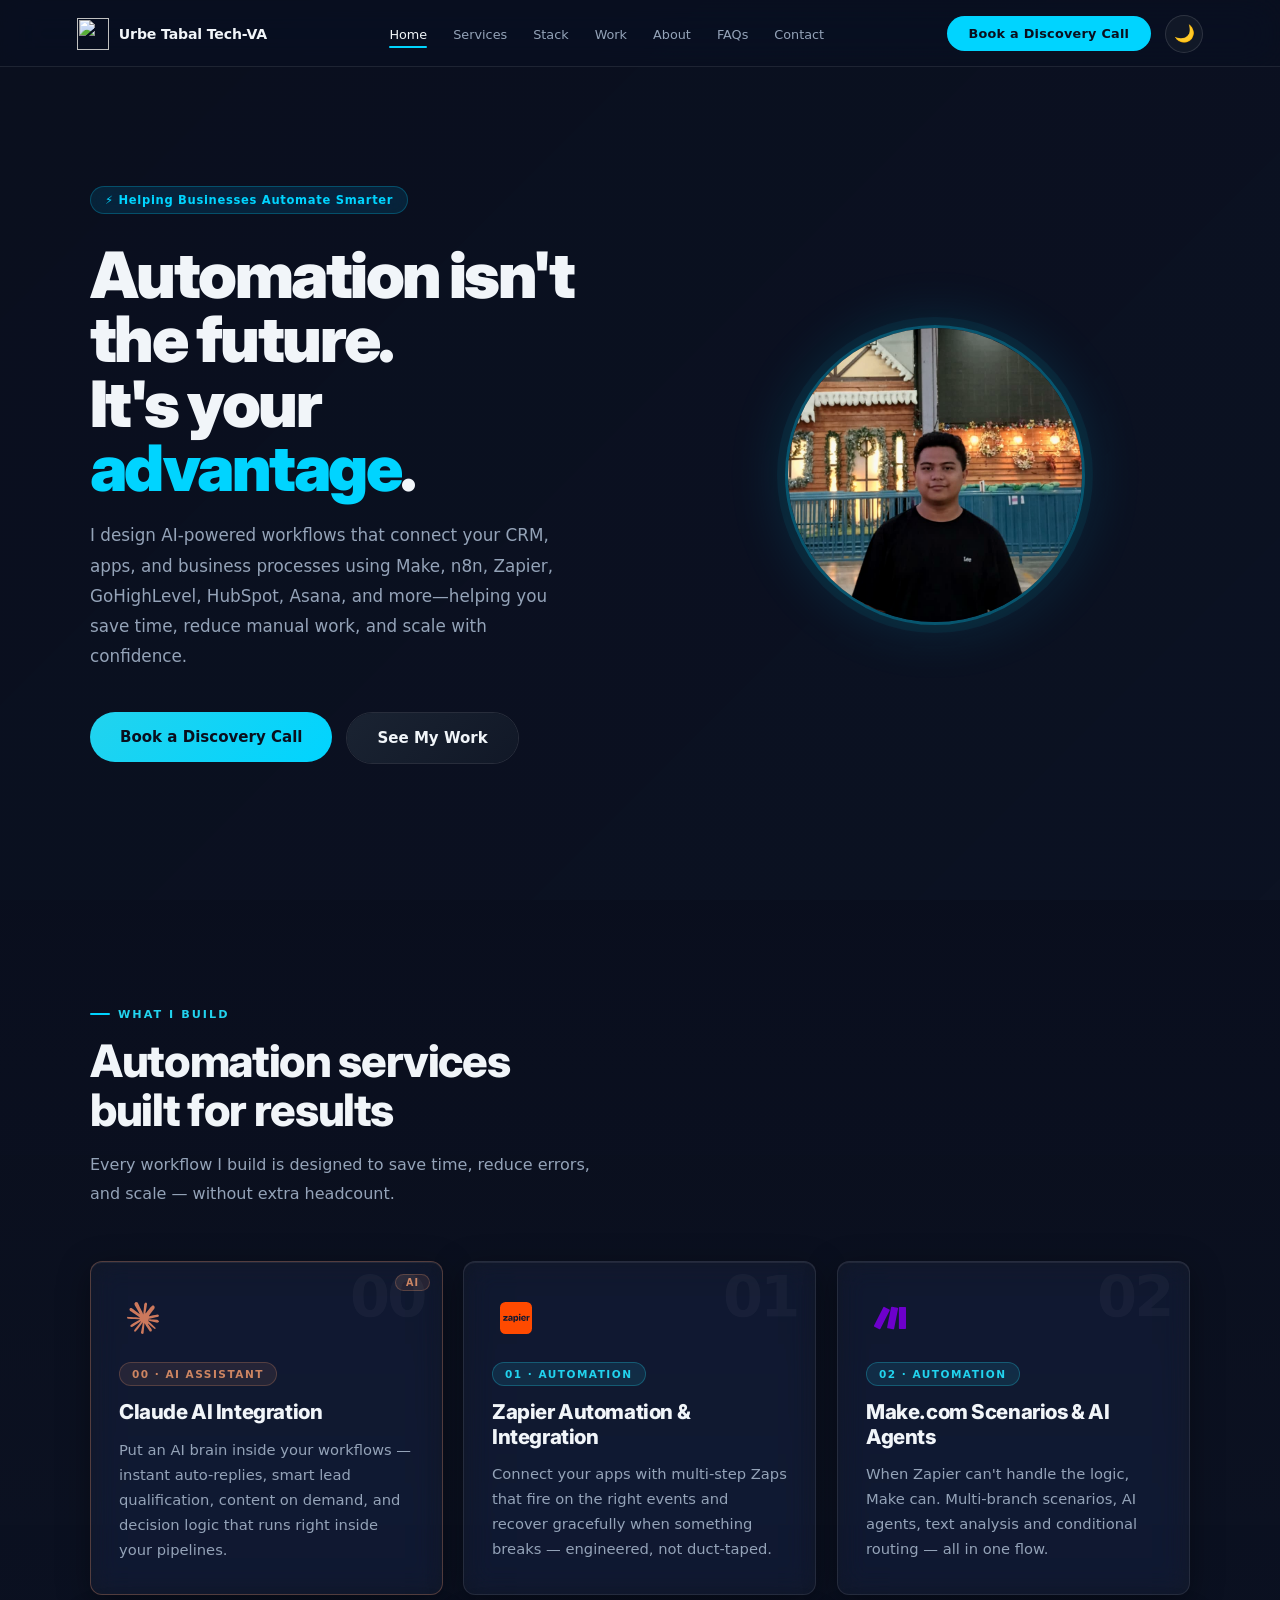
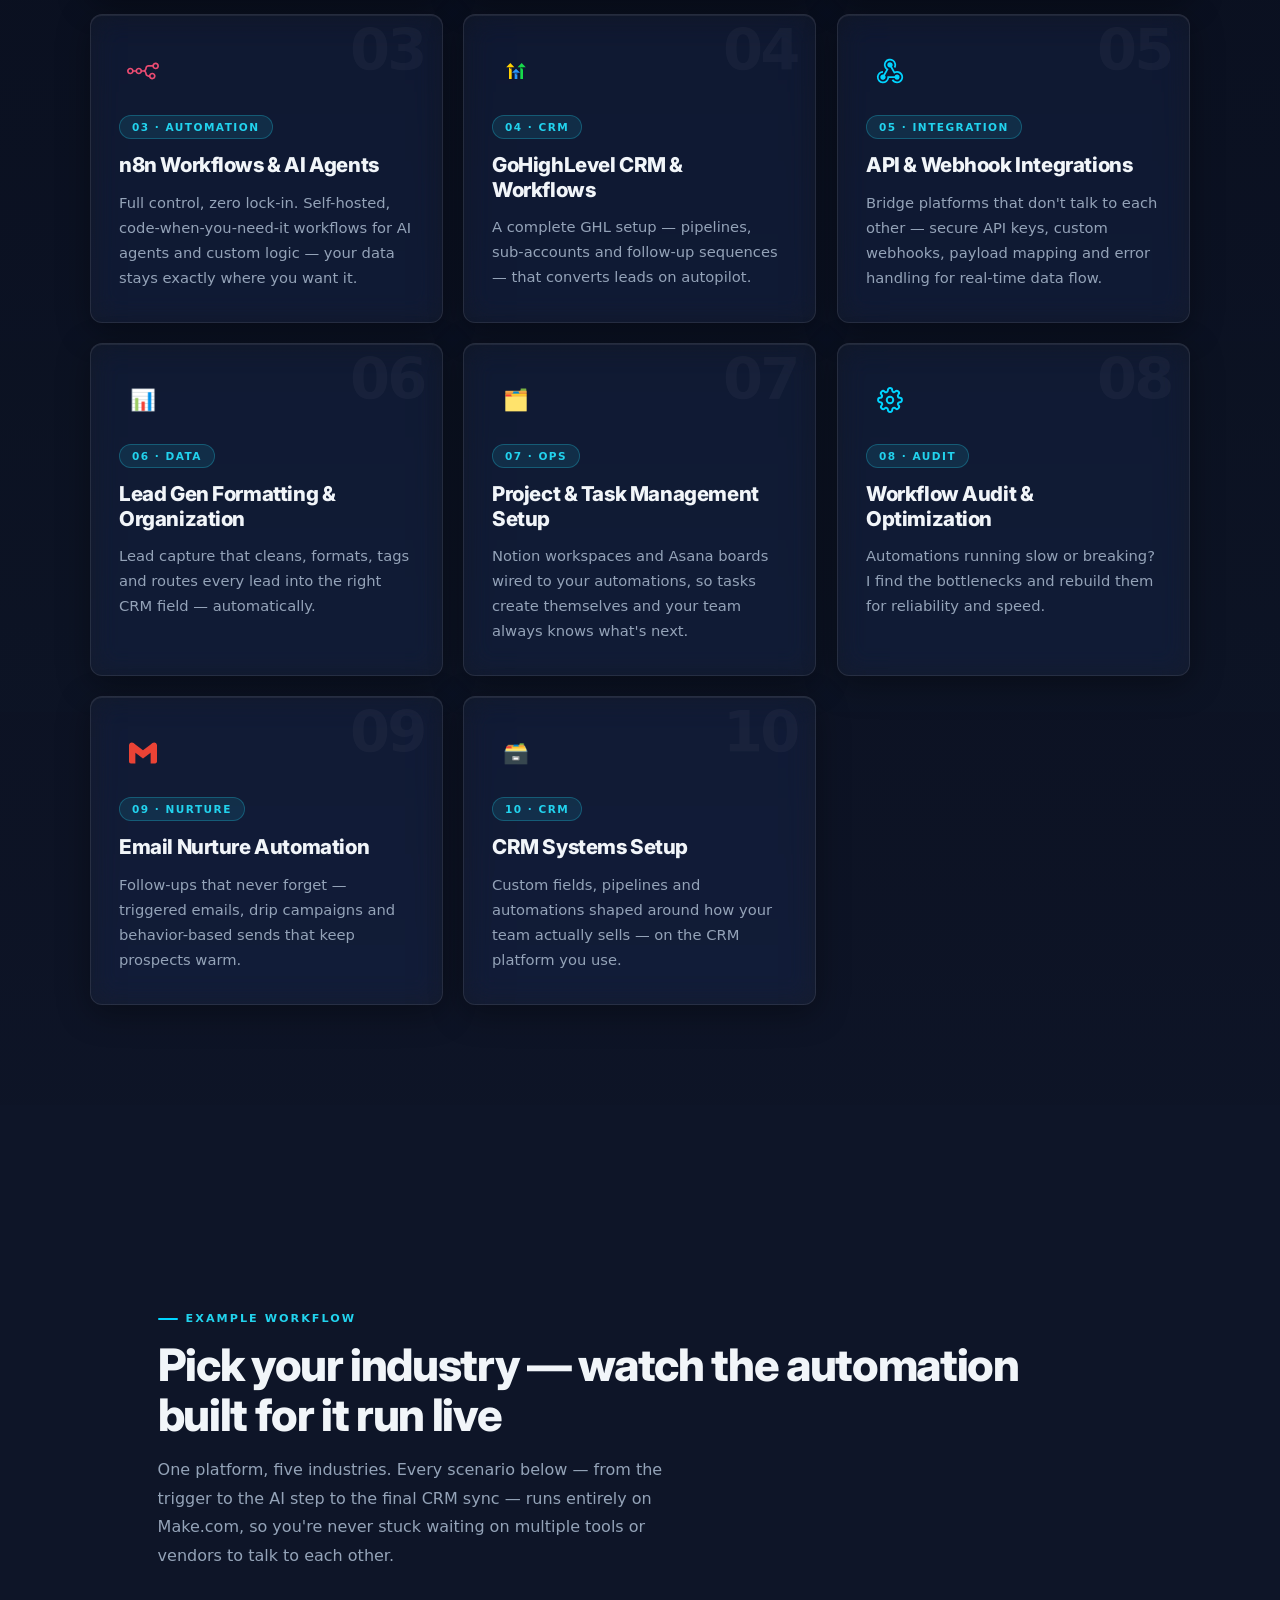
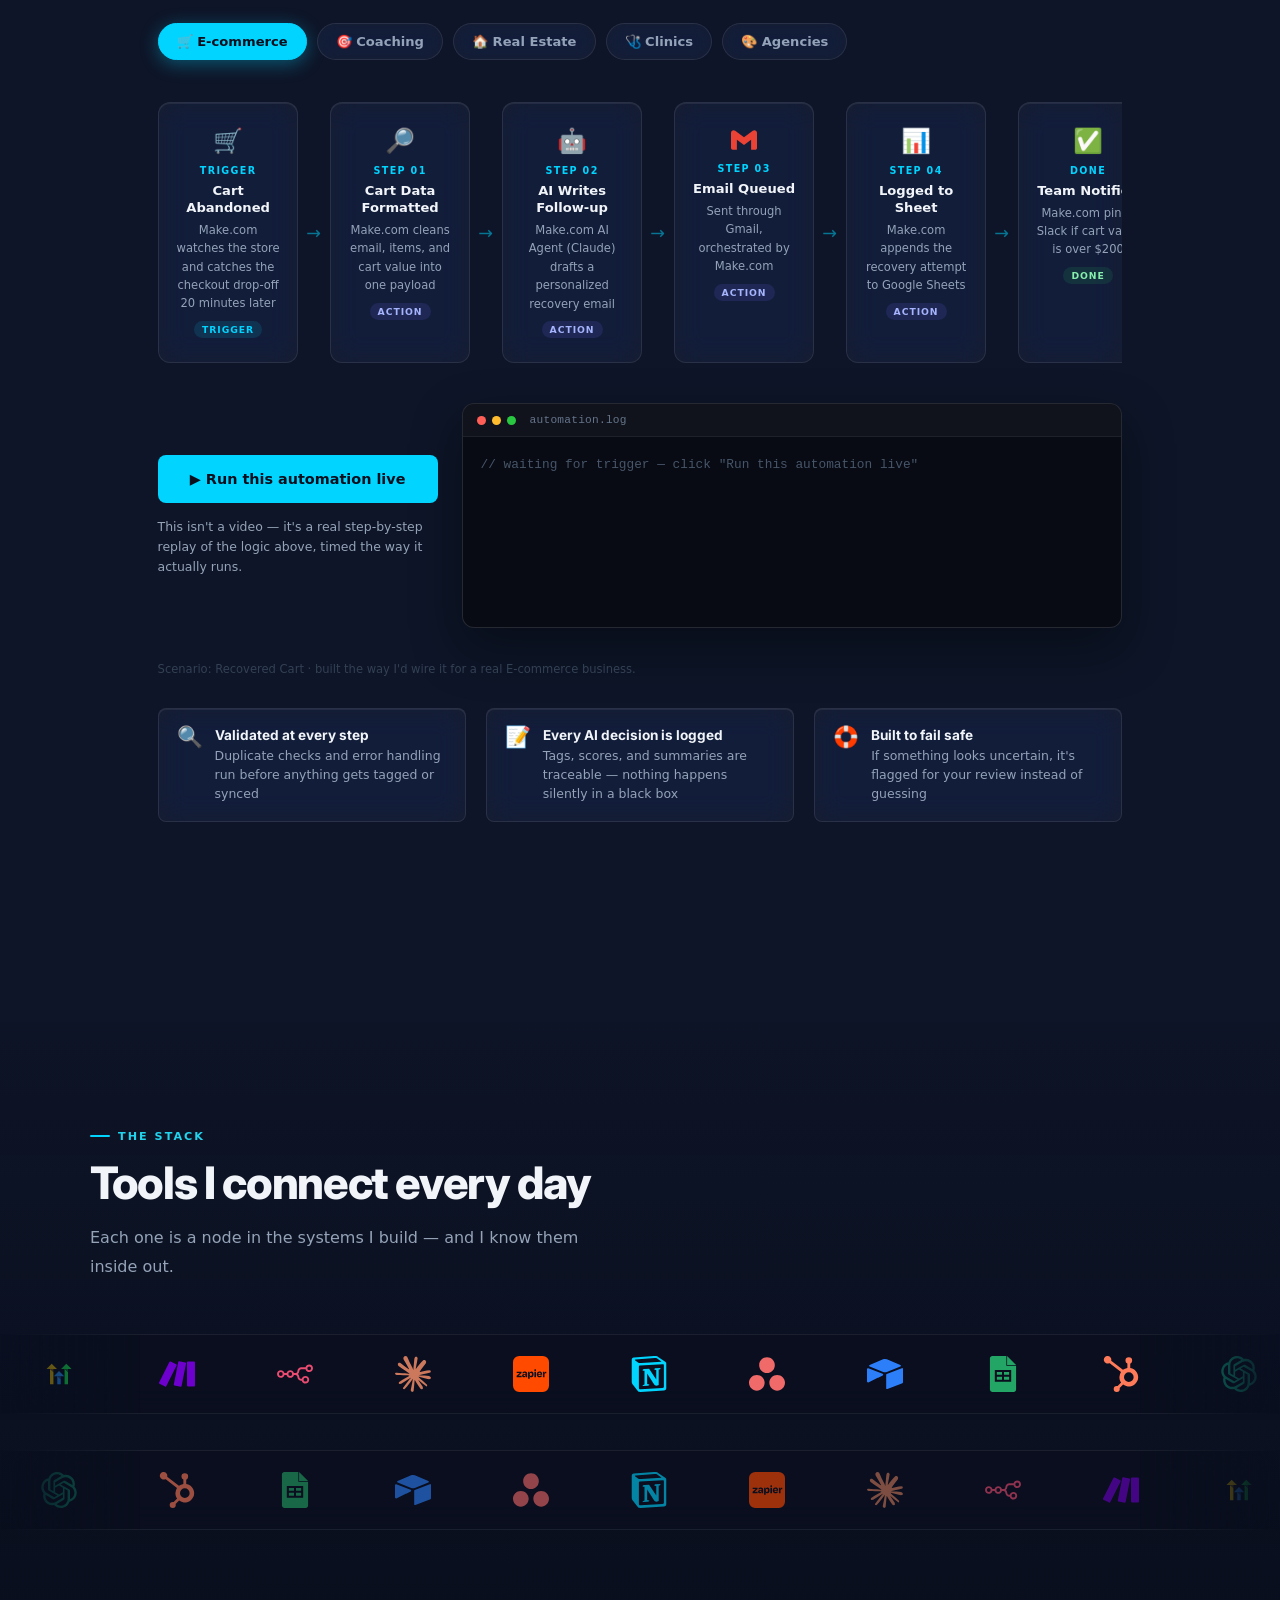
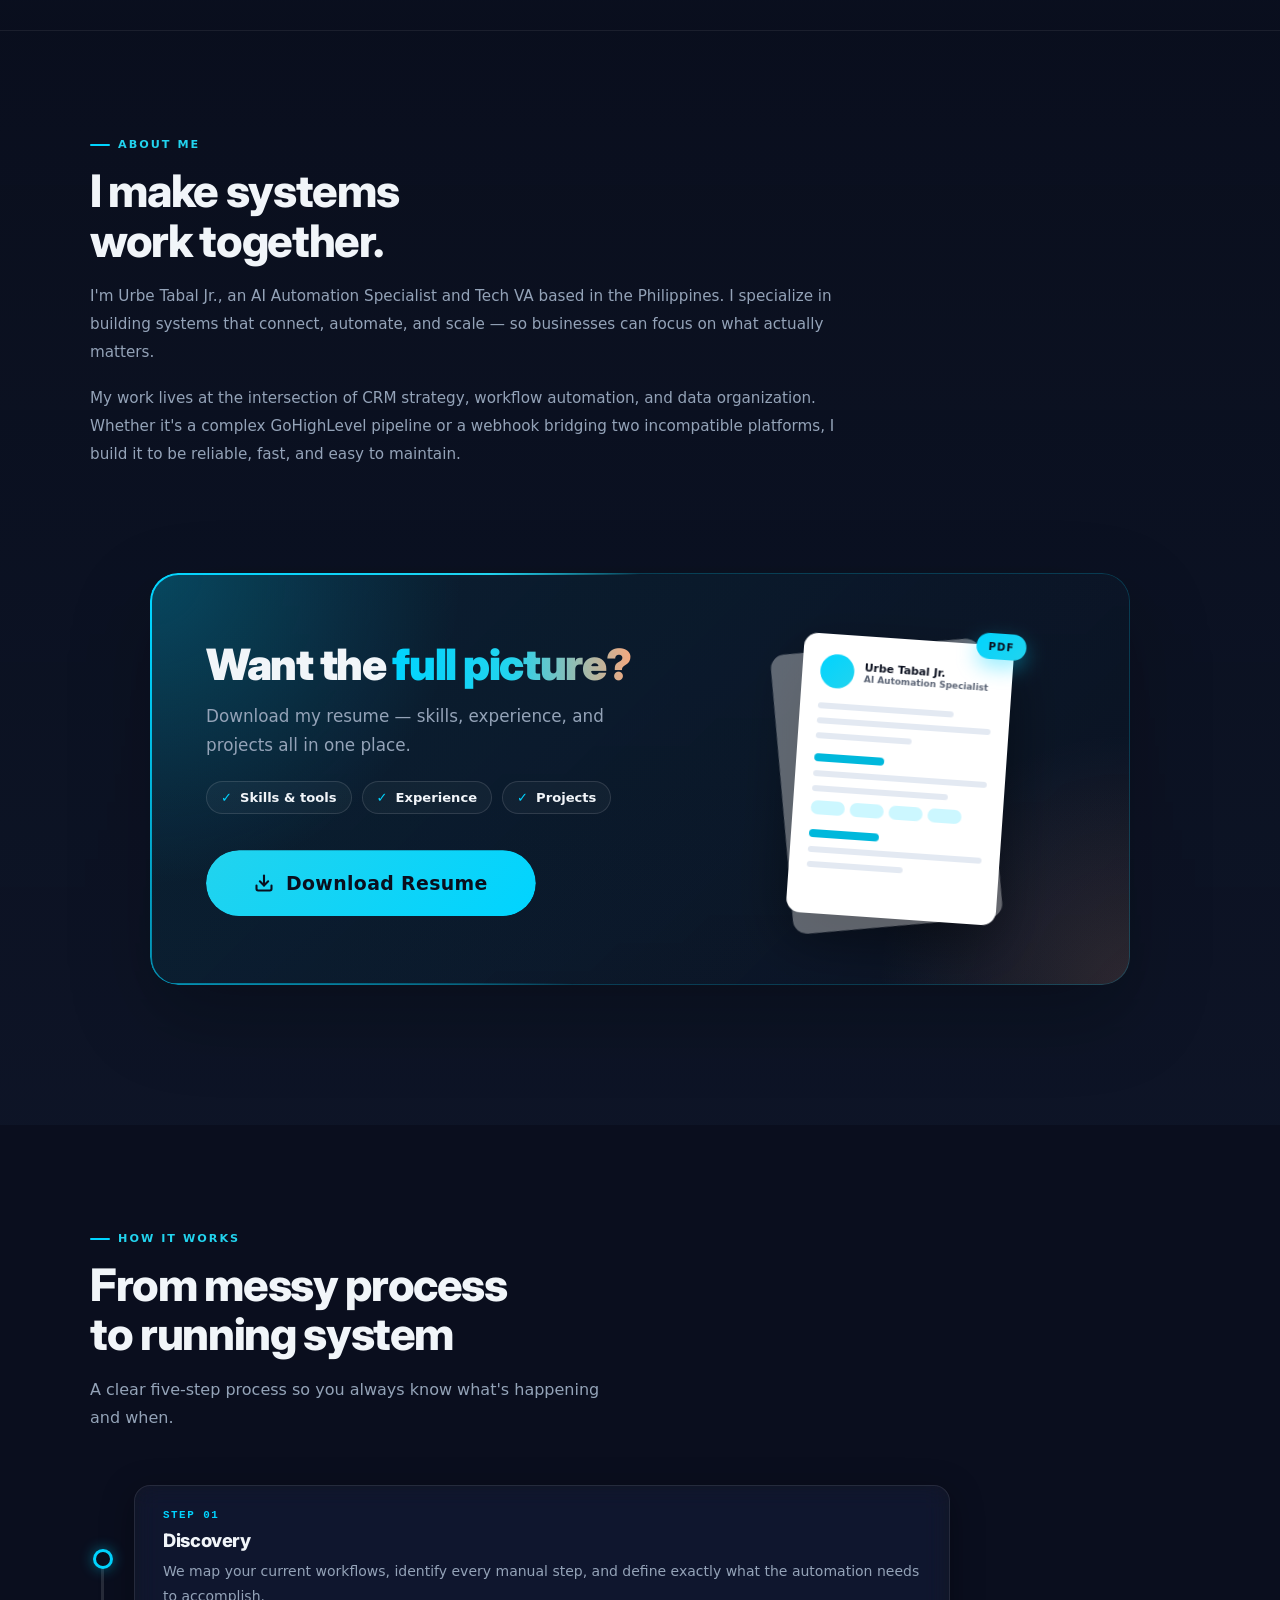
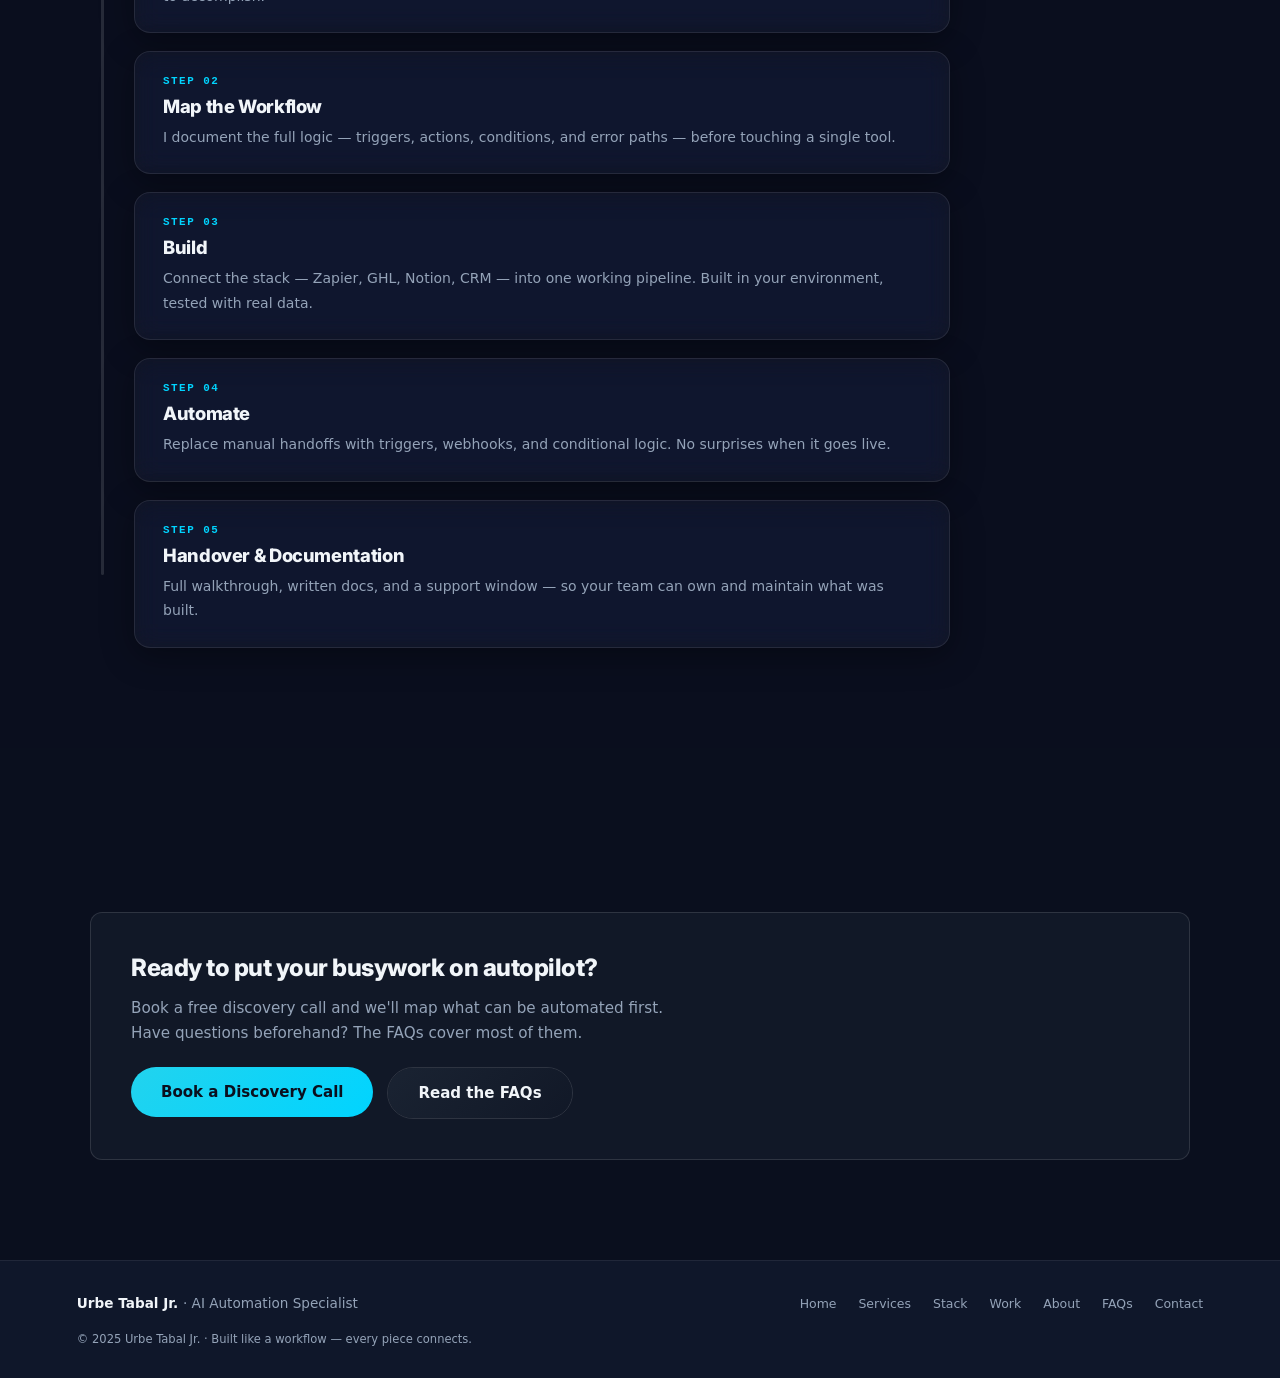
==== commit 2e0c4959: "Add files via upload" ====
--- a/index.html
+++ b/index.html
@@ -9,7 +9,14 @@
   <link rel="preconnect" href="https://cdn.fontshare.com" crossorigin/>
   <link href="https://api.fontshare.com/v2/css?f[]=satoshi@500,600&amp;f[]=general-sans@400,500,600&amp;display=swap" rel="stylesheet"/>
   <link href="https://fonts.googleapis.com/css2?family=Inter:wght@300;400;500;600;700;800;900&display=swap" rel="stylesheet"/>
+  <link rel="icon" type="image/png" href="assets/favicon.png"/>
   <link rel="stylesheet" href="site.css"/>
+<style id="sparkles-bg-css">
+#sparkles-bg{position:fixed;inset:0;width:100%;height:100%;z-index:0;pointer-events:none;opacity:0;transition:opacity 1s ease}
+#sparkles-bg.ready{opacity:1}
+#sparkles-bg canvas{width:100%!important;height:100%!important}
+#aurora-mesh,#ai-lines-canvas{display:none!important}
+</style>
 </head>
 <body>
 <div class="curtain" id="pageCurtain" aria-hidden="true"></div>
@@ -20,15 +27,17 @@
   <div class="aurora-blob b2"></div>
   <div class="aurora-blob b3"></div>
 </div>
+<div id="sparkles-bg" aria-hidden="true"></div>
 <canvas id="ai-lines-canvas" aria-hidden="true"></canvas>
 
 <!-- NAV -->
 <nav id="navbar">
   <a class="nav-logo" href="index.html">
-    <span class="nav-logo-dot"></span>
+    <img class="nav-logo-img" src="assets/logo.png" alt="" width="32" height="32">
     <span class="nav-logo-text">Urbe Tabal Tech-VA</span>
   </a>
   <ul class="nav-links">
+    <li><a href="index.html" class="active" aria-current="page">Home</a></li>
     <li><a href="services.html">Services</a></li>
     <li><a href="stack.html">Stack</a></li>
     <li><a href="work.html">Work</a></li>
@@ -37,10 +46,10 @@
     <li><a href="contact.html">Contact</a></li>
   </ul>
   <div class="nav-right">
+    <a href="https://cal.com/urbe-tabal-avs1rh/free-ai-automation-discovery-call" class="nav-cta nav-cta-desktop" target="_blank" rel="noopener noreferrer">Book a Discovery Call</a>
     <button class="theme-btn" id="themeToggle" aria-label="Toggle theme" title="Toggle light/dark mode">
       <span class="theme-btn-icon" id="themeIcon">🌙</span>
     </button>
-    <a href="https://cal.com/urbe-tabal-avs1rh/free-ai-automation-discovery-call" class="nav-cta nav-cta-desktop" target="_blank" rel="noopener noreferrer">Book a Discovery Call</a>
     <button class="nav-burger" id="navBurger" aria-label="Open menu" aria-expanded="false">
       <span></span><span></span><span></span>
     </button>
@@ -48,6 +57,7 @@
 </nav>
 <div class="nav-mobile-panel" id="navMobilePanel">
   <ul class="nav-mobile-links">
+    <li><a href="index.html" class="active" aria-current="page">Home</a></li>
     <li><a href="services.html">Services</a></li>
     <li><a href="stack.html">Stack</a></li>
     <li><a href="work.html">Work</a></li>
@@ -342,7 +352,7 @@
       </div>
       <div class="resume-block reveal" style="transition-delay:0.1s">
         <div class="resume-block-text">
-          <span class="resume-kicker"><i></i>Resume · PDF</span>
+          
           <div class="resume-block-title">Want the <span class="grad">full picture?</span></div>
           <div class="resume-block-sub">Download my resume — skills, experience, and projects all in one place.</div>
           <ul class="resume-points"><li>Skills &amp; tools</li><li>Experience</li><li>Projects</li></ul>
@@ -413,5 +423,38 @@
 </footer>
 <script src="site.js"></script>
 <script src="press.js"></script>
+<script src="assets/tsparticles.slim.bundle.min.js"></script>
+<script id="sparkles-bg-js">
+(function(){
+  try{
+    if(!window.tsParticles||!window.loadSlim) return;
+    const el=document.getElementById('sparkles-bg');
+    const col=()=>document.documentElement.getAttribute('data-theme')==='light'?'#1e293b':'#ffffff';
+    let cur=null, ready=loadSlim(tsParticles);
+    function start(){
+      return ready.then(()=>tsParticles.load({id:'sparkles-bg-canvas',element:el,options:{
+        background:{color:{value:'transparent'}},
+        fullScreen:{enable:false},
+        fpsLimit:120,detectRetina:true,
+        particles:{
+          number:{value:100,density:{enable:true,width:400,height:400}},
+          color:{value:col()},
+          shape:{type:'circle'},
+          opacity:{value:{min:0.1,max:1},animation:{enable:true,speed:1,sync:false,startValue:'random'}},
+          size:{value:{min:0.6,max:1.4}},
+          move:{enable:true,direction:'none',speed:{min:0.1,max:1},random:false,straight:false,outModes:{default:'out'}}
+        }
+      }})).then(c=>{cur=c;el.classList.add('ready')});
+    }
+    start().catch(e=>console.warn('sparkles failed',e));
+    let last=col();
+    new MutationObserver(()=>{
+      if(col()===last) return; last=col();
+      try{ if(cur) cur.destroy(); }catch(e){}
+      start().catch(e=>console.warn('sparkles failed',e));
+    }).observe(document.documentElement,{attributes:true,attributeFilter:['data-theme']});
+  }catch(e){console.warn('sparkles failed',e)}
+})();
+</script>
 </body>
 </html>
--- a/site.css
+++ b/site.css
@@ -804,7 +804,7 @@
     .proc-ln i{display:block;height:0;background:linear-gradient(180deg,var(--cyan),var(--cyan2));box-shadow:0 0 12px rgba(0,212,255,0.7);will-change:height}
     .proc-it{position:relative}
     .proc-dt{
-      position:absolute;left:-43px;top:50%;margin-top:-10px;width:20px;height:20px;border-radius:50%;
+      position:absolute;left:-41.5px;top:50%;margin-top:-10px;width:20px;height:20px;border-radius:50%;
       background:var(--bg);border:3px solid var(--cyan);box-shadow:0 0 14px rgba(0,212,255,0.45);
       transform:scale(0);transition:transform 500ms var(--bounce);
     }
@@ -822,7 +822,7 @@
     .proc-step{font:600 0.68rem/1 'SF Mono',ui-monospace,Menlo,Consolas,monospace;letter-spacing:0.14em;text-transform:uppercase;color:var(--cyan)}
     .proc-card .proc-title{font-size:1.15rem;font-weight:800;letter-spacing:-0.02em;margin:0;color:var(--text)}
     .proc-card .proc-desc{margin:0}
-    @media(max-width:560px){.proc-tl{padding-left:34px}.proc-dt{left:-33px}.proc-ln{left:7px}.proc-card{padding:20px 20px}}
+    @media(max-width:560px){.proc-tl{padding-left:34px}.proc-dt{left:-35.5px}.proc-ln{left:7px}.proc-card{padding:20px 20px}}
     @media(prefers-reduced-motion:reduce){.proc-dt,.proc-card{transform:none;opacity:1;transition:none}.proc-ln i{height:100%!important}}
 
     /* ══════════════════════════════════════
@@ -1076,3 +1076,44 @@
     .cta-band h3,.resume-block-title,.faq-t,.work-card-title,.modal-title,.fact-value,.pg-trust-title,.connect-title{
       font-family:'Inter',sans-serif!important;
     }
+
+    /* about: equal-size, evenly aligned fact cards */
+    .fact-grid{grid-template-columns:repeat(4,minmax(0,1fr));gap:16px;align-items:stretch}
+    .fact-card{display:flex;flex-direction:column;justify-content:flex-start;gap:0;min-height:132px;height:100%;padding:24px}
+    .fact-label{margin-bottom:12px}
+    .fact-value{margin:0}
+    .fact-grid{margin-bottom:44px}
+    .about-content{max-width:none}
+    .about-content>*:not(.fact-grid){max-width:760px}
+    @media(max-width:1000px){.fact-grid{grid-template-columns:repeat(2,minmax(0,1fr))}}
+    @media(max-width:520px){.fact-grid{grid-template-columns:1fr}.fact-card{min-height:0}}
+
+    .nav-cta{border-radius:999px!important;padding-left:22px!important;padding-right:22px!important}
+
+    /* smoother pill transition: gentle ease-in-out, longer, GPU hints */
+    #navbar,#navbar.pill{--pill-dur:760ms;--pill-ease:cubic-bezier(.45,.05,.2,1)}
+    @supports (transition-timing-function:linear(0,1)){#navbar,#navbar.pill{--pill-ease:cubic-bezier(.45,.05,.2,1)}}
+    #navbar{will-change:transform,padding;backface-visibility:hidden}
+    #navbar::before{will-change:clip-path;transition:clip-path var(--pill-dur) var(--pill-ease),border-color var(--pill-dur) var(--pill-ease),background .4s}
+    #navbar::after{will-change:opacity;transition:opacity calc(var(--pill-dur)*.8) var(--pill-ease)}
+    .nav-links,.nav-logo{transition:opacity .3s}
+
+    .nav-logo-img{width:32px;height:32px;object-fit:contain;flex-shrink:0}
+
+    /* theme switch: sits right of the CTA; on scroll it splits off into its own pill */
+    @media(min-width:901px){
+      .nav-right{padding-right:52px;transition:padding-right var(--pill-dur,587ms) var(--pill-ease,ease)}
+      .theme-btn{position:absolute;top:50%;margin-top:-19px;right:6%;
+        transition:background .3s,border-color .3s,transform .15s,right var(--pill-dur,587ms) var(--pill-ease,ease),width .35s,height .35s,margin-top .35s,box-shadow .4s}
+      #navbar.pill .nav-right{padding-right:0}
+      #navbar.pill .theme-btn{width:44px;height:44px;margin-top:-22px;right:calc(var(--pill-inset)/2 - 22px);
+        background:var(--nav-bg);-webkit-backdrop-filter:blur(20px) saturate(160%);backdrop-filter:blur(20px) saturate(160%);
+        border-color:var(--glass-border);box-shadow:0 10px 30px var(--shadow),0 1px 2px var(--shadow)}
+    }
+
+    /* stack: compact pills, full logos, no white tile */
+    #stack-detail .chip-row{gap:12px}
+    #stack-detail .chip-row .tool-chip{padding:8px 20px 8px 10px;gap:10px;font-size:.92rem;font-weight:600}
+    #stack-detail .chip-row .tool-chip-icon{width:30px;height:30px;border-radius:0;overflow:visible;background:transparent!important;border:0!important;box-shadow:none;-webkit-backdrop-filter:none;backdrop-filter:none}
+    #stack-detail .chip-row .tool-chip-icon img{width:26px!important;height:26px!important;object-fit:contain}
+    #stack-detail .chip-row .tool-chip span,#stack-detail .chip-row .tool-chip-name{font-size:.92rem}
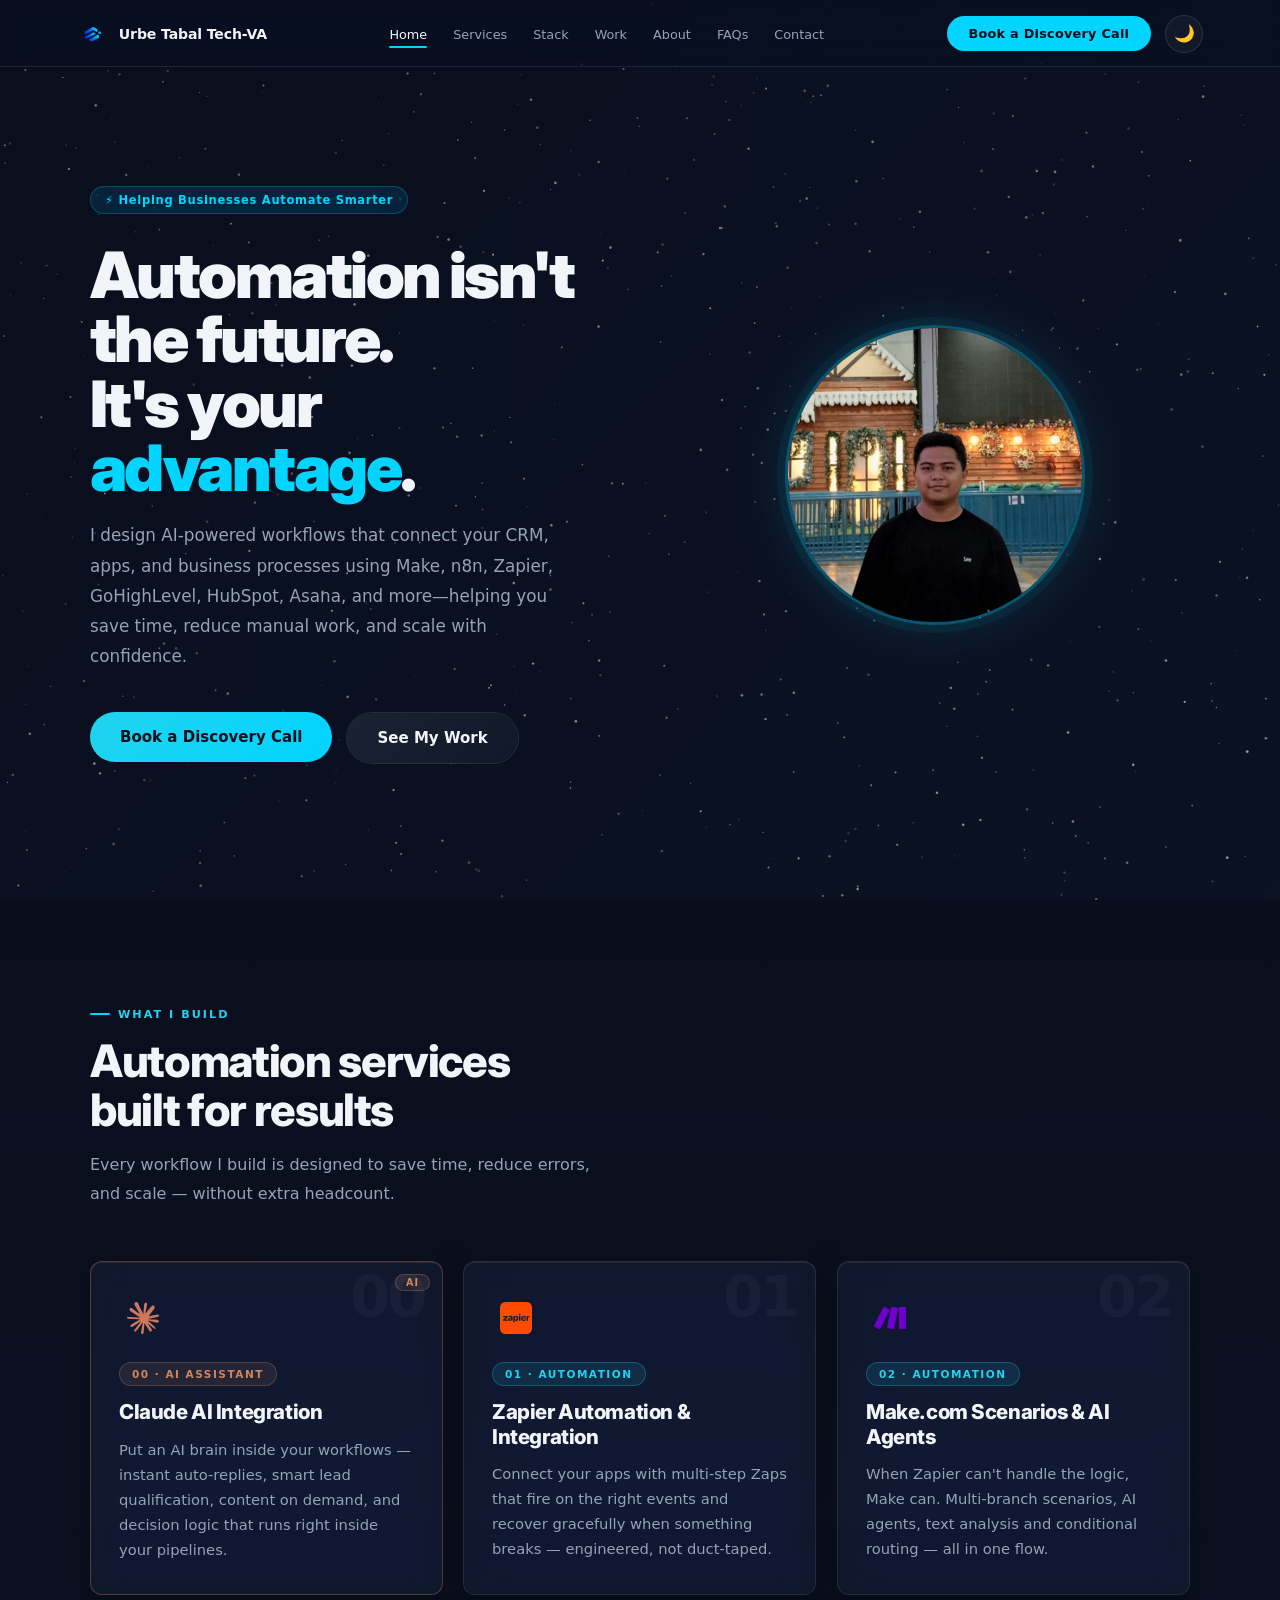
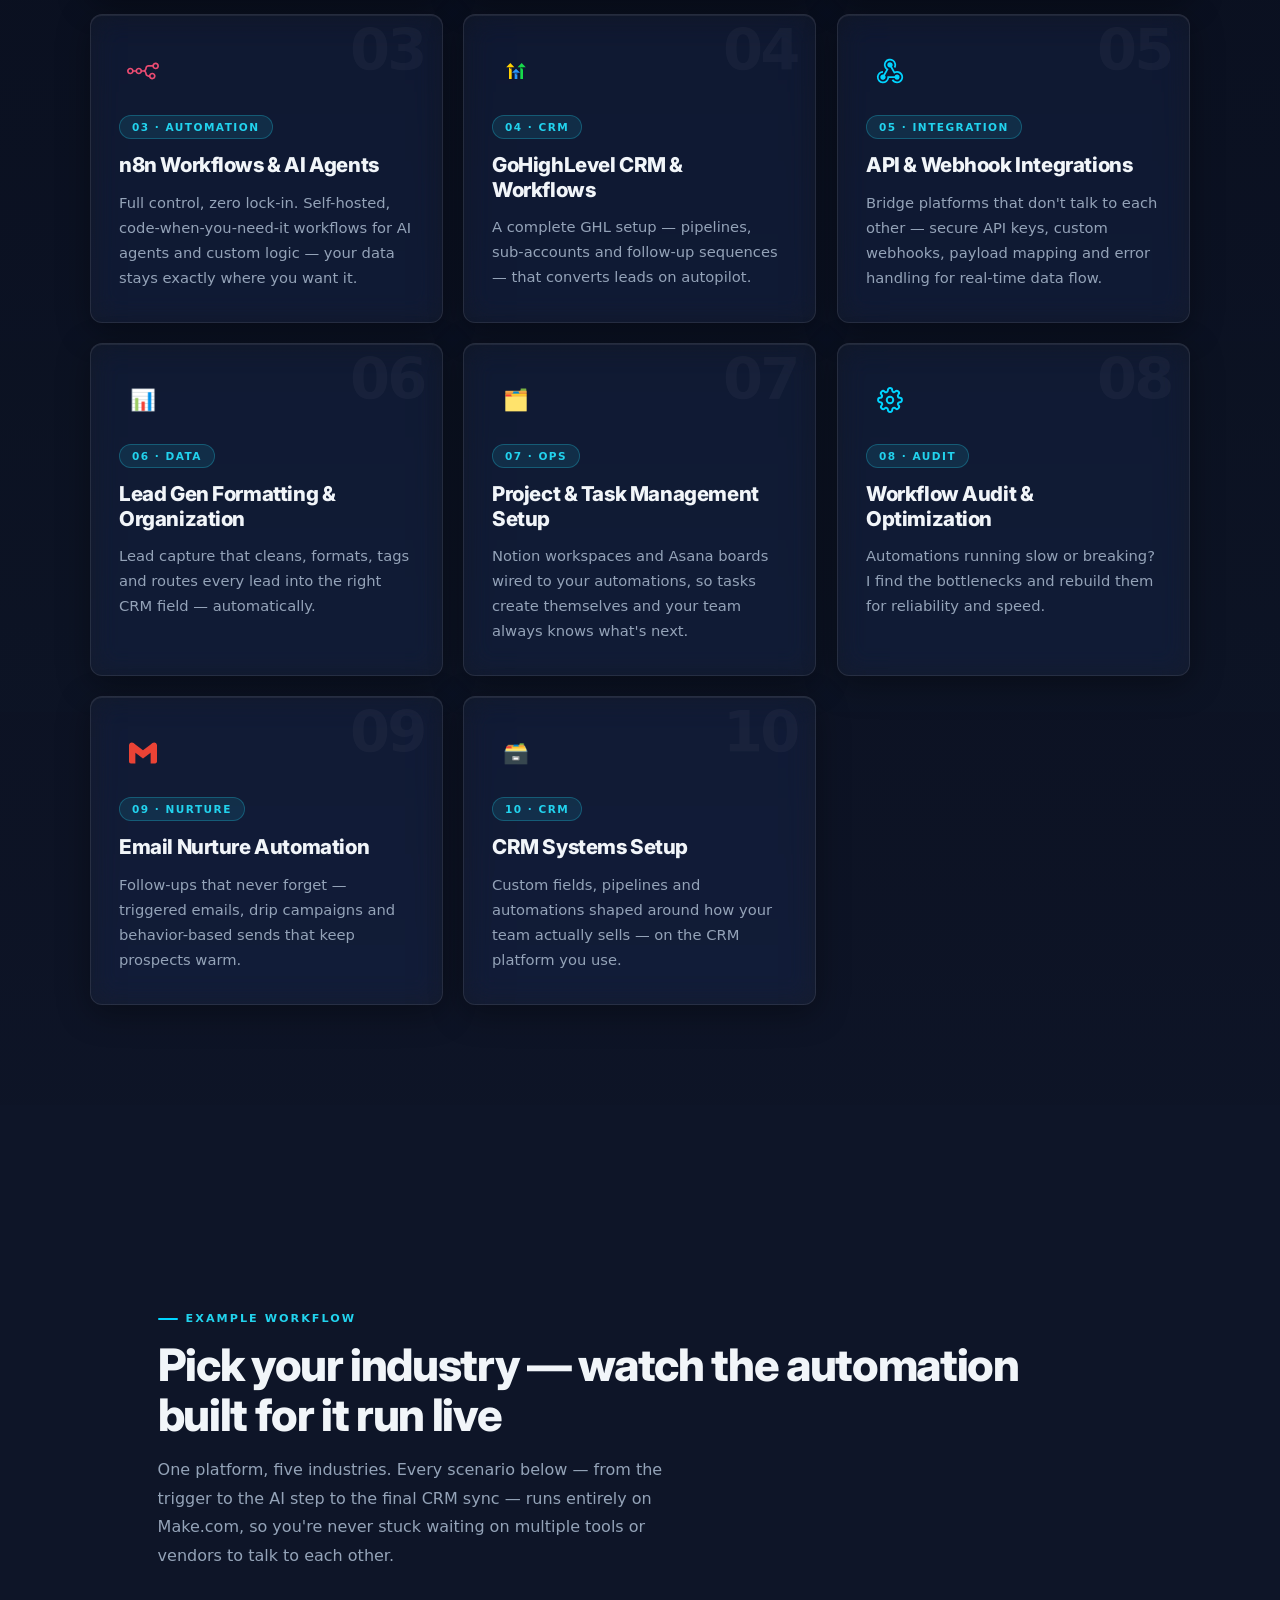
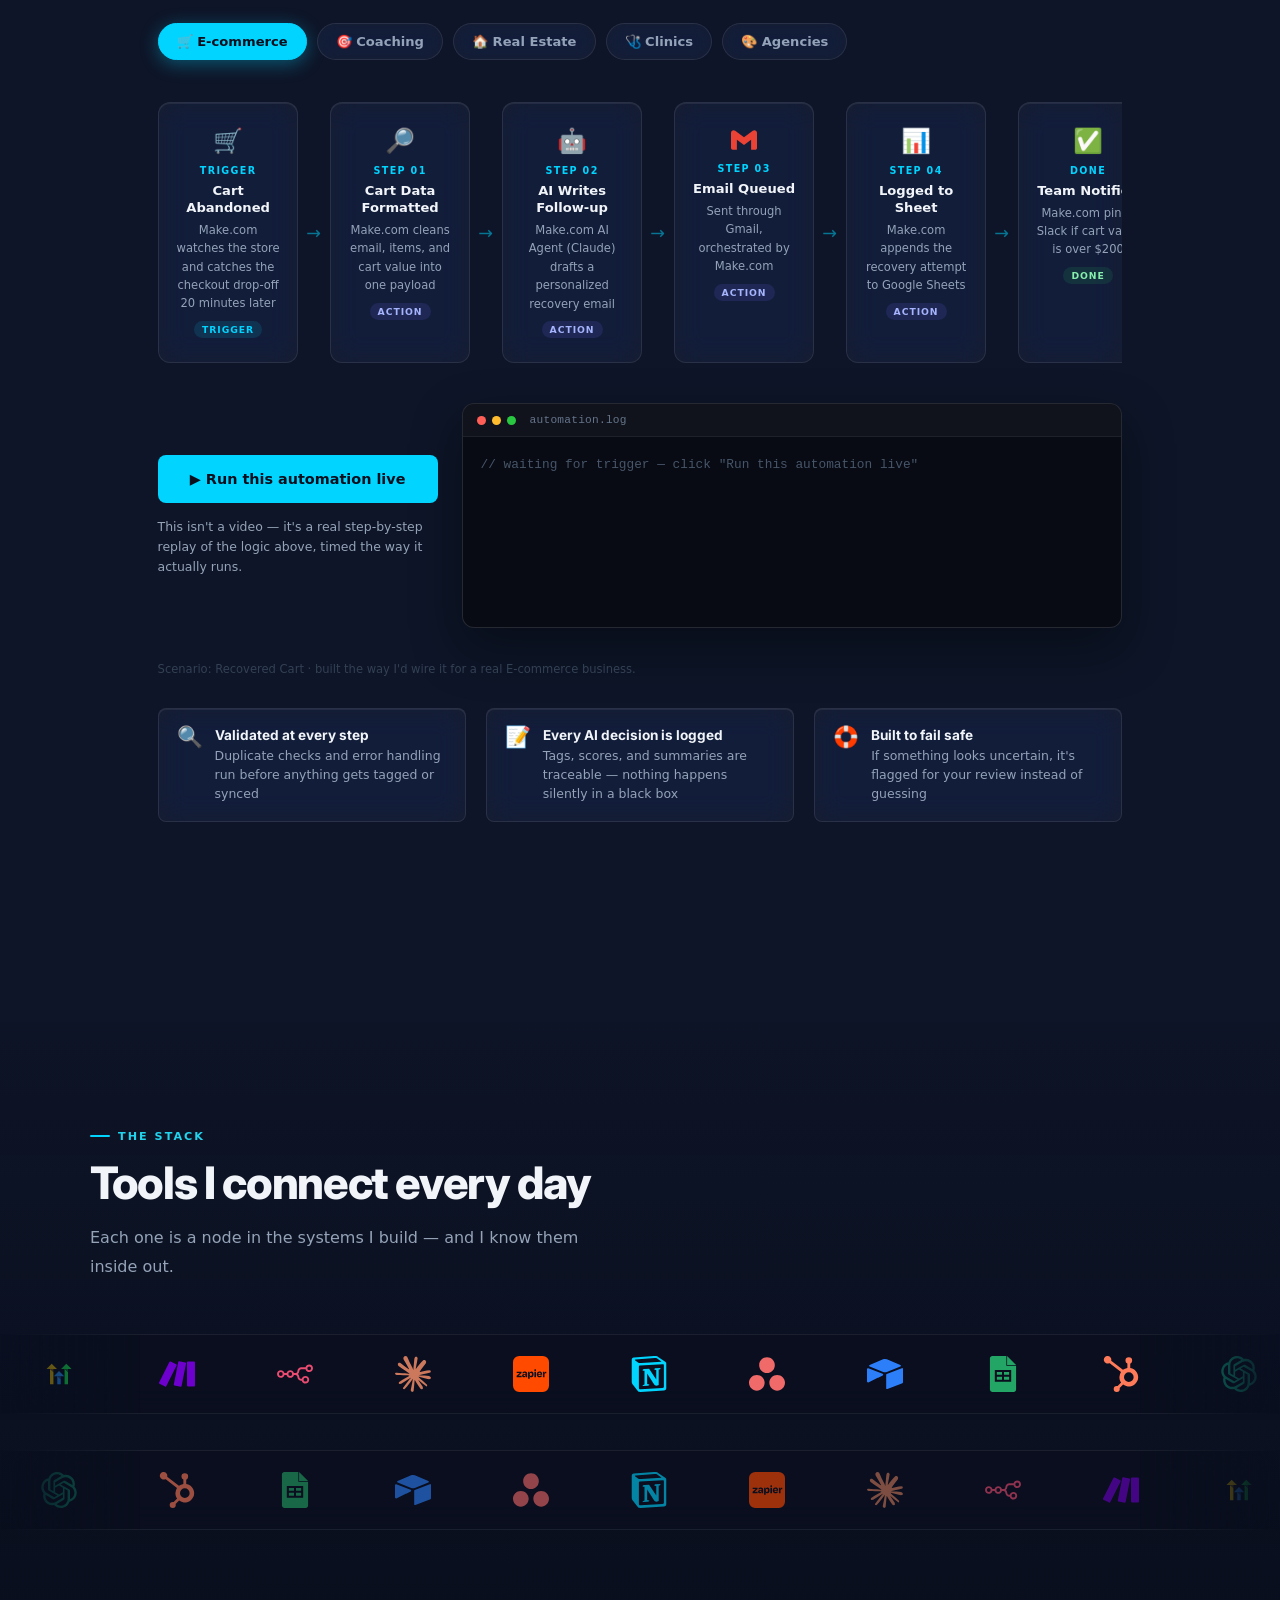
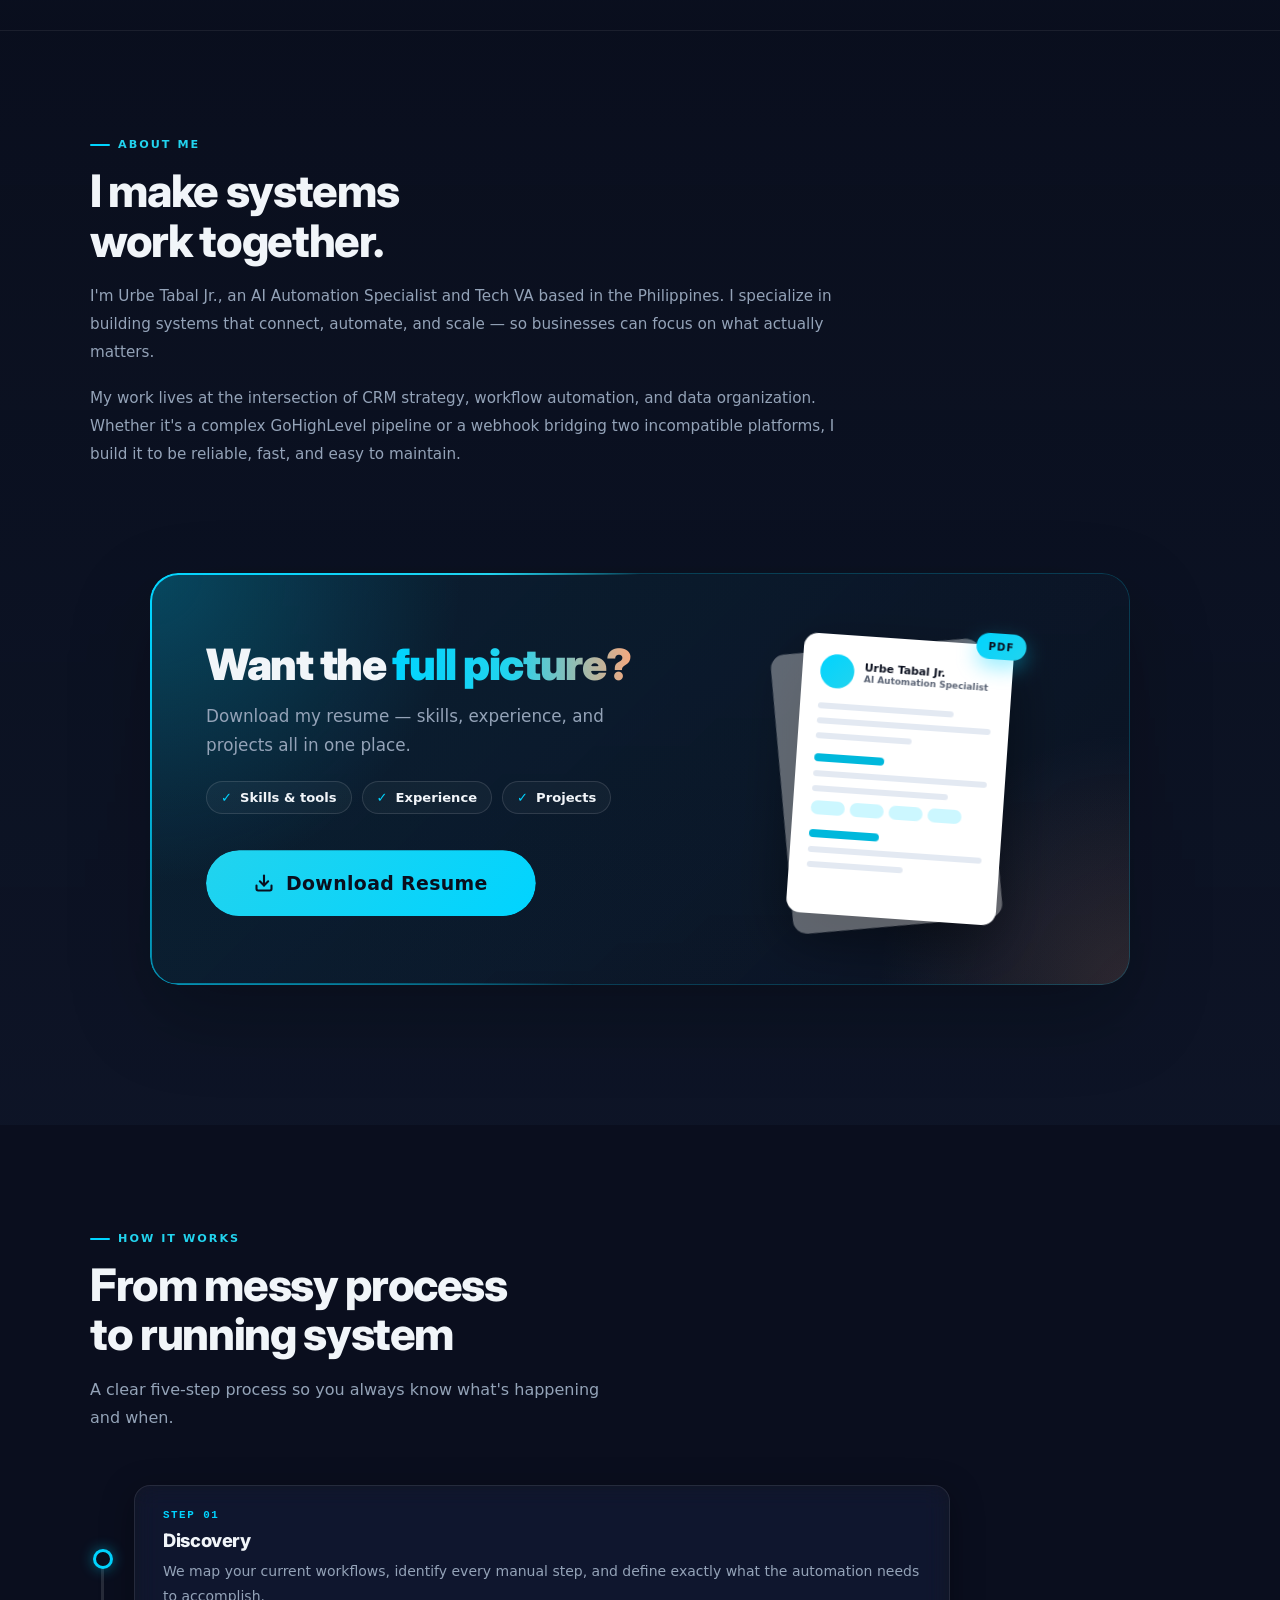
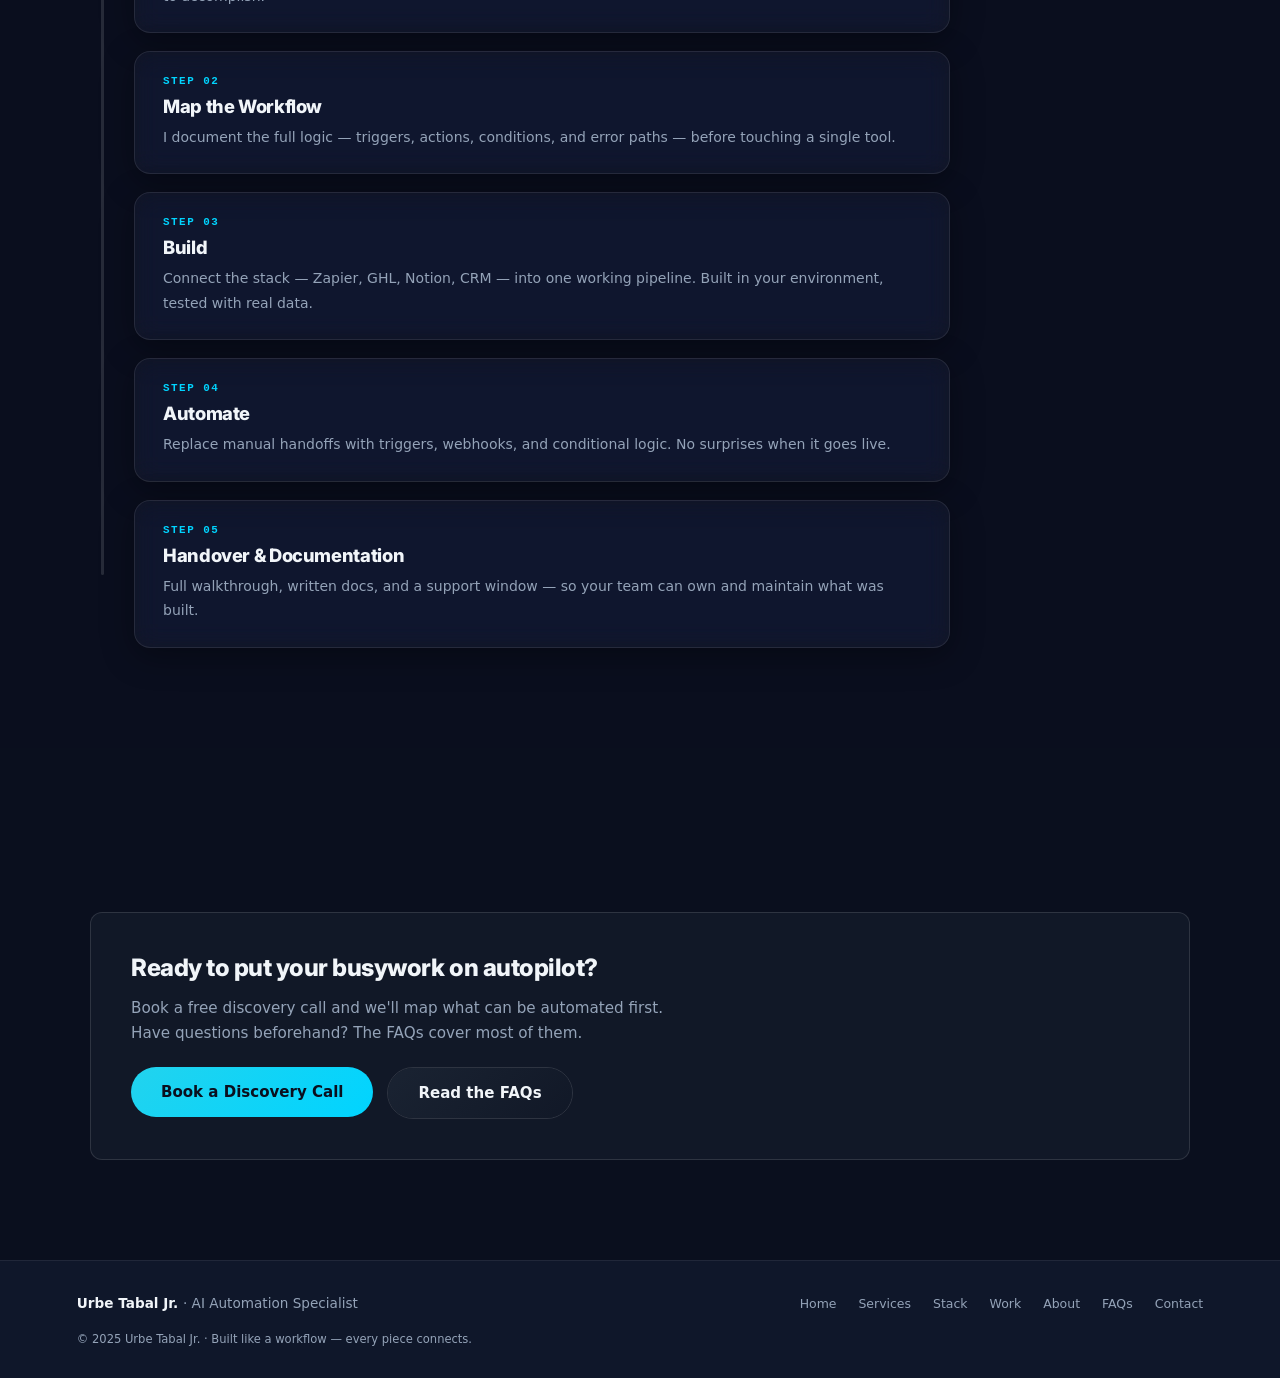
==== commit 8da349b3: "Add files via upload" ====
--- a/index.html
+++ b/index.html
@@ -9,8 +9,1127 @@
   <link rel="preconnect" href="https://cdn.fontshare.com" crossorigin/>
   <link href="https://api.fontshare.com/v2/css?f[]=satoshi@500,600&amp;f[]=general-sans@400,500,600&amp;display=swap" rel="stylesheet"/>
   <link href="https://fonts.googleapis.com/css2?family=Inter:wght@300;400;500;600;700;800;900&display=swap" rel="stylesheet"/>
-  <link rel="icon" type="image/png" href="assets/favicon.png"/>
-  <link rel="stylesheet" href="site.css"/>
+  <link rel="icon" type="image/png" href="[data-uri]"/>
+  <style>    /* ══════════════════════════════════════
+       THEME TOKENS
+    ══════════════════════════════════════ */
+    :root {
+      --cyan:#00D4FF; --cyan2:#22D3EE; --cyan-glow:rgba(0,212,255,0.18);
+      --accent:#F5A97F; --accent-glow:rgba(245,169,127,0.18);
+      --r:12px; --r2:8px;
+      transition: background 0.4s, color 0.4s;
+    }
+
+    [data-theme="dark"] {
+      --bg:#0A0F1E; --bg2:#0F172A; --bg3:#1E2937;
+      --nav-bg:rgba(10,15,30,0.68);
+      --card:#111827; --card2:#1a2332;
+      --glass-bg:rgba(255,255,255,0.035); --glass-bg-hover:rgba(255,255,255,0.06);
+      --glass-border:rgba(255,255,255,0.09); --glass-highlight:rgba(255,255,255,0.07);
+      --glass-shadow:0 8px 32px rgba(0,0,0,0.35);
+      --text:#F1F5F9; --muted:#94A3B8; --dim:#334155;
+      --border:rgba(255,255,255,0.07);
+      --border2:rgba(255,255,255,0.12);
+      --navy:#0F172A; --navy2:#1E2937;
+      --section-alt:#0D1526;
+      --stat-bg:#111827;
+      --input-bg:rgba(255,255,255,0.05);
+      --input-border:rgba(255,255,255,0.1);
+      --shadow:rgba(0,0,0,0.4);
+    }
+
+    [data-theme="light"] {
+      --bg:#EFEBDD; --bg2:#E6E0CE; --bg3:#D9D1BA;
+      --nav-bg:rgba(239,235,221,0.75);
+      --card:#FCFAF4; --card2:#F3EFE3;
+      --glass-bg:rgba(255,253,248,0.4); --glass-bg-hover:rgba(255,253,248,0.6);
+      --glass-border:rgba(0,0,0,0.1); --glass-highlight:rgba(255,255,255,0.85);
+      --glass-shadow:0 8px 32px rgba(41,37,27,0.14);
+      --text:#0F172A; --muted:#5B6472; --dim:#CBD5E1;
+      --border:rgba(0,0,0,0.1); 
+      --border2:rgba(0,0,0,0.16);
+      --navy:#0F172A; --navy2:#1E2937;
+      --section-alt:#E6E0CE;
+      --stat-bg:#F9F6EC;
+      --input-bg:rgba(0,0,0,0.04);
+      --input-border:rgba(0,0,0,0.16);
+      --shadow:rgba(41,37,27,0.18);
+    }
+
+    /* ══════════════════════════════════════
+       RESET & BASE
+    ══════════════════════════════════════ */
+    *,*::before,*::after{box-sizing:border-box;margin:0;padding:0}
+    html{scroll-behavior:smooth}
+    body{
+      font-family:var(--font-body);
+      background:var(--bg);color:var(--text);
+      -webkit-font-smoothing:antialiased;
+      overflow-x:hidden;
+      transition:background 0.4s ease, color 0.4s ease;
+    }
+
+    /* ══════════════════════════════════════
+       AURORA GRADIENT MESH BACKGROUND
+    ══════════════════════════════════════ */
+    #aurora-mesh{
+      position:fixed;inset:0;z-index:0;
+      pointer-events:none;overflow:hidden;
+      opacity:1;transition:opacity 0.4s;
+    }
+    .aurora-blob{
+      position:absolute;border-radius:50%;
+      filter:blur(70px);opacity:0.4;
+      transition:opacity 0.4s;
+    }
+    [data-theme="light"] .aurora-blob{opacity:0.7}
+    .aurora-blob.b1{
+      width:38vw;height:38vw;max-width:520px;max-height:520px;
+      background:radial-gradient(circle,var(--cyan) 0%,transparent 70%);
+      top:-10%;left:-8%;
+      animation:auroraDrift1 16s ease-in-out infinite;
+    }
+    .aurora-blob.b2{
+      width:32vw;height:32vw;max-width:440px;max-height:440px;
+      background:radial-gradient(circle,#8B6F2E 0%,transparent 70%);
+      bottom:-12%;right:-6%;
+      animation:auroraDrift2 20s ease-in-out infinite;
+    }
+    .aurora-blob.b3{
+      width:26vw;height:26vw;max-width:360px;max-height:360px;
+      background:radial-gradient(circle,var(--cyan2) 0%,transparent 70%);
+      top:42%;left:52%;
+      opacity:0.2;
+      animation:auroraDrift3 22s ease-in-out infinite;
+    }
+    [data-theme="light"] .aurora-blob.b3{opacity:0.45}
+    @keyframes auroraDrift1{
+      0%,100%{transform:translate(0,0) scale(1)}
+      50%{transform:translate(4vw,3vh) scale(1.15)}
+    }
+    @keyframes auroraDrift2{
+      0%,100%{transform:translate(0,0) scale(1)}
+      50%{transform:translate(-3vw,-2vh) scale(1.1)}
+    }
+    @keyframes auroraDrift3{
+      0%,100%{transform:translate(-50%,-50%) scale(1)}
+      50%{transform:translate(-58%,-42%) scale(1.2)}
+    }
+    @media (prefers-reduced-motion: reduce){
+      .aurora-blob{animation:none}
+    }
+
+    #ai-lines-canvas{
+      position:fixed;inset:0;z-index:0;
+      pointer-events:none;
+      opacity:1;
+      transition:opacity 0.4s;
+    }
+    [data-theme="light"] #ai-lines-canvas{opacity:0.95}
+
+    /* ══════════════════════════════════════
+       NAV
+    ══════════════════════════════════════ */
+    nav{
+      position:fixed;top:0;left:0;right:0;z-index:200;
+      display:flex;align-items:center;justify-content:space-between;
+      padding:16px 6%;
+      background:var(--nav-bg);
+      backdrop-filter:blur(20px) saturate(160%);-webkit-backdrop-filter:blur(20px) saturate(160%);
+      border-bottom:1px solid var(--glass-border);
+      transition:box-shadow 0.3s,background 0.4s,border-color 0.4s;
+    }
+    nav.shadow{box-shadow:0 8px 32px var(--shadow)}
+
+    /* ══════════════════════════════════════
+       BUTTON SHINE SWEEP — light streak glides across on hover
+       (concept: BrewedOps Motion Library, "Button shine sweep")
+    ══════════════════════════════════════ */
+    .push-inner::after{
+      content:'';position:absolute;top:-20%;bottom:-20%;left:0;width:46%;
+      pointer-events:none;z-index:2;
+      background:linear-gradient(100deg,transparent 0%,rgba(255,255,255,.55) 50%,transparent 100%);
+      transform:translateX(-140%) skewX(-18deg);
+    }
+    .push-btn:hover .push-inner::after{
+      transform:translateX(330%) skewX(-18deg);
+      transition:transform 950ms cubic-bezier(.32,.72,0,1);
+    }
+    .btn-ghost.push-btn .push-inner::after{
+      background:linear-gradient(100deg,transparent 0%,rgba(255,255,255,.22) 50%,transparent 100%);
+    }
+    .nav-cta,.pg-run-btn{position:relative;overflow:hidden}
+    .nav-cta::after,.pg-run-btn::after{
+      content:'';position:absolute;top:-20%;bottom:-20%;left:0;width:46%;
+      pointer-events:none;
+      background:linear-gradient(100deg,transparent 0%,rgba(255,255,255,.55) 50%,transparent 100%);
+      transform:translateX(-140%) skewX(-18deg);
+    }
+    .nav-cta:hover::after,.pg-run-btn:hover:not(:disabled)::after{
+      transform:translateX(330%) skewX(-18deg);
+      transition:transform 950ms cubic-bezier(.32,.72,0,1);
+    }
+    @media(prefers-reduced-motion:reduce){.push-inner::after,.nav-cta::after,.pg-run-btn::after{display:none}}
+
+    /* ══════════════════════════════════════
+       SPLIT HEADLINE REVEAL — lines rise out of a mask, staggered
+       (concept: BrewedOps Motion Library, "Split headline reveal")
+    ══════════════════════════════════════ */
+    .split-line{display:block;overflow:hidden;padding:1px 0 0.14em;margin-bottom:-0.14em}
+    .split-line > span{
+      display:block;transform:translateY(115%);
+      animation:splitRise 900ms cubic-bezier(.32,.72,0,1) both;
+      animation-delay:calc(var(--i,0) * 130ms + 150ms);
+    }
+    .curtain-in .split-line > span{animation-delay:calc(var(--i,0) * 130ms + 450ms)}
+    @keyframes splitRise{from{transform:translateY(115%)}to{transform:none}}
+    @media(prefers-reduced-motion:reduce){.split-line > span{animation:none;transform:none}}
+
+    /* ══════════════════════════════════════
+       CURTAIN WIPE — page transition for "See My Work"
+       (concept: BrewedOps Motion Library, "Curtain wipe")
+    ══════════════════════════════════════ */
+    .curtain{
+      position:fixed;inset:0;z-index:10000;pointer-events:none;
+      background:linear-gradient(135deg,var(--cyan2,#22D3EE) 0%,var(--cyan,#00D4FF) 100%);
+      transform:translateX(-101%);visibility:hidden;will-change:transform;
+    }
+    .curtain::after{
+      content:'';position:absolute;left:50%;top:50%;
+      width:56px;height:6px;margin:-3px 0 0 -28px;border-radius:3px;
+      background:rgba(255,255,255,.8);
+    }
+    .curtain.cover{visibility:visible;pointer-events:all;transform:none;transition:transform 520ms cubic-bezier(.32,.72,0,1)}
+    .curtain.hold{visibility:visible;transform:none;transition:none}
+    .curtain.leave{visibility:visible;transform:translateX(101%);transition:transform 600ms cubic-bezier(.32,.72,0,1)}
+
+    /* ══════════════════════════════════════
+       NAV — shrinks to a floating pill on scroll
+       (concept: BrewedOps Motion Library, "Shrink to floating pill")
+    ══════════════════════════════════════ */
+    #navbar{
+      --pill-inset:12%;
+      --pill-ease:cubic-bezier(.22,1,.36,1);
+      --pill-dur:587ms;
+      background:transparent;
+      backdrop-filter:none;-webkit-backdrop-filter:none;
+      border-bottom-color:transparent;
+      transition:transform var(--pill-dur) var(--pill-ease),padding var(--pill-dur) var(--pill-ease);
+    }
+    @supports (transition-timing-function:linear(0,1)){
+      #navbar{--pill-ease:linear(0, 0.0941 5.6%, 0.2736 11.1%, 0.4548 16.7%, 0.6076 22.2%, 0.7255 27.8%, 0.8119 33.3%, 0.8732 38.9%, 0.9156 44.4%, 0.9444 50.0%, 0.9636 55.6%, 0.9764 61.1%, 0.9848 66.7%, 0.9902 72.2%, 0.9938 77.8%, 0.9960 83.3%, 0.9975 88.9%, 0.9984 94.4%, 1 100%)}
+    }
+    #navbar.shadow{box-shadow:none}
+    /* glass bar layer — clipped down to a pill */
+    #navbar::before{
+      content:'';position:absolute;inset:0;z-index:-1;pointer-events:none;
+      background:var(--nav-bg);
+      backdrop-filter:blur(20px) saturate(160%);-webkit-backdrop-filter:blur(20px) saturate(160%);
+      border-bottom:1px solid var(--glass-border);
+      clip-path:inset(0 0 0 0 round 0);
+      transition:clip-path var(--pill-dur) var(--pill-ease),border-color var(--pill-dur) var(--pill-ease),background 0.4s;
+    }
+    /* pill outline + floating shadow layer */
+    #navbar::after{
+      content:'';position:absolute;top:0;bottom:0;left:var(--pill-inset);right:var(--pill-inset);
+      z-index:-1;pointer-events:none;border-radius:999px;
+      border:1px solid var(--glass-border);
+      box-shadow:0 10px 30px var(--shadow),0 1px 2px var(--shadow);
+      opacity:0;transition:opacity var(--pill-dur) var(--pill-ease);
+    }
+    #navbar.pill{
+      transform:translateY(10px);
+      padding-left:calc(var(--pill-inset) + 28px);
+      padding-right:calc(var(--pill-inset) + 28px);
+    }
+    #navbar.pill::before{
+      clip-path:inset(0 var(--pill-inset) 0 var(--pill-inset) round 999px);
+      border-bottom-color:transparent;
+    }
+    #navbar.pill::after{opacity:1}
+    #navbar.pill ~ .nav-mobile-panel{top:84px}
+    @media(max-width:1100px){#navbar{--pill-inset:8%}}
+    @media(max-width:900px){#navbar{--pill-inset:5%}}
+    @media(max-width:640px){
+      #navbar{--pill-inset:3%}
+      #navbar.pill{padding-left:calc(var(--pill-inset) + 14px);padding-right:calc(var(--pill-inset) + 14px)}
+    }
+    @media(prefers-reduced-motion:reduce){
+      #navbar,#navbar::before,#navbar::after{transition-duration:.01ms!important}
+    }
+    .nav-logo{display:flex;align-items:center;gap:10px;text-decoration:none}
+    .nav-logo-dot{width:9px;height:9px;border-radius:50%;background:var(--cyan);box-shadow:0 0 10px var(--cyan);animation:pulse 2s ease-in-out infinite;flex-shrink:0}
+    @keyframes pulse{0%,100%{opacity:1;transform:scale(1)}50%{opacity:0.4;transform:scale(0.7)}}
+    .nav-logo-text{font-size:0.88rem;font-weight:700;color:var(--text);letter-spacing:-0.01em;transition:color 0.4s}
+    .nav-links{display:flex;gap:26px;list-style:none}
+    .nav-links a{font-size:0.8rem;font-weight:500;color:var(--muted);text-decoration:none;transition:color 0.2s}
+    .nav-links a:hover{color:var(--text)}
+    .nav-right{display:flex;align-items:center;gap:10px}
+    /* THEME TOGGLE */
+    .theme-btn{
+      width:38px;height:38px;border-radius:50%;
+      border:1px solid var(--border2);
+      background:var(--card);
+      cursor:pointer;position:relative;
+      transition:background 0.3s,border-color 0.3s,transform 0.15s;
+      flex-shrink:0;
+      display:flex;align-items:center;justify-content:center;
+      font-size:1.05rem;line-height:1;
+      overflow:hidden;
+    }
+    .theme-btn:hover{border-color:rgba(0,212,255,0.4)}
+    .theme-btn-icon{
+      display:inline-block;
+      transition:transform 0.35s cubic-bezier(0.34,1.56,0.64,1),opacity 0.25s;
+    }
+    .theme-btn-icon.swap{transform:rotate(180deg) scale(0.4);opacity:0}
+    .nav-cta{
+      font-size:0.8rem;font-weight:700;letter-spacing:0.02em;
+      color:#0A0F1E;background:var(--cyan);
+      border:none;padding:10px 20px;border-radius:var(--r2);
+      cursor:pointer;text-decoration:none;
+      transition:opacity 0.18s,transform 0.15s,box-shadow 0.2s;
+    }
+    .nav-cta:hover{opacity:0.88}
+    .nav-cta-mobile{display:none}
+    .nav-burger{
+      display:none;flex-direction:column;justify-content:center;gap:5px;
+      width:38px;height:38px;border:1px solid var(--border2);border-radius:var(--r2);
+      background:var(--card);cursor:pointer;flex-shrink:0;
+    }
+    .nav-burger span{display:block;width:18px;height:2px;background:var(--text);margin:0 auto;border-radius:2px;transition:transform 0.25s,opacity 0.25s}
+    .nav-burger.open span:nth-child(1){transform:translateY(7px) rotate(45deg)}
+    .nav-burger.open span:nth-child(2){opacity:0}
+    .nav-burger.open span:nth-child(3){transform:translateY(-7px) rotate(-45deg)}
+    .nav-mobile-panel{
+      position:fixed;top:70px;left:0;right:0;z-index:199;
+      background:var(--nav-bg);backdrop-filter:blur(20px) saturate(160%);-webkit-backdrop-filter:blur(20px) saturate(160%);
+      border-bottom:1px solid var(--glass-border);
+      display:flex;flex-direction:column;gap:18px;padding:22px 6% 28px;
+      transform:translateY(-12px);opacity:0;pointer-events:none;
+      transition:transform 0.25s ease,opacity 0.25s ease;
+    }
+    .nav-mobile-panel.open{transform:translateY(0);opacity:1;pointer-events:auto}
+    .nav-mobile-links{list-style:none;display:flex;flex-direction:column;gap:16px}
+    .nav-mobile-links a{font-size:1rem;font-weight:600;color:var(--text);text-decoration:none}
+    @media(max-width:640px){
+      .nav-links{display:none}
+      .nav-cta-desktop{display:none}
+      .nav-burger{display:flex}
+      .nav-mobile-panel .nav-cta-mobile{display:inline-flex;justify-content:center}
+    }
+    @media(min-width:641px) and (max-width:900px){
+      .nav-links{gap:14px}
+      .nav-cta-desktop{padding:9px 14px;font-size:0.75rem}
+      .nav-logo-text{font-size:0.78rem}
+    }
+
+    /* ══════════════════════════════════════
+       LAYOUT HELPERS
+    ══════════════════════════════════════ */
+    .section{padding:100px 6%;position:relative;z-index:1}
+    .section-inner{max-width:1100px;margin:0 auto}
+    .section-label{
+      display:inline-flex;align-items:center;gap:8px;
+      font-size:0.7rem;font-weight:700;letter-spacing:0.18em;text-transform:uppercase;
+      color:var(--cyan2);margin-bottom:16px;
+    }
+    .section-label::before{content:'';width:20px;height:2px;background:var(--cyan);border-radius:2px}
+    .section-heading{
+      font-size:clamp(1.9rem,3.5vw,2.8rem);font-weight:800;
+      color:var(--text);line-height:1.1;letter-spacing:-0.03em;margin-bottom:16px;
+      transition:color 0.4s;
+    }
+    .section-sub{font-size:1rem;color:var(--muted);line-height:1.8;max-width:520px;margin-bottom:52px;transition:color 0.4s}
+    .divider{height:1px;background:var(--border);position:relative;z-index:1}
+
+    /* ══════════════════════════════════════
+       HERO
+    ══════════════════════════════════════ */
+    #hero{
+      min-height:100vh;display:flex;align-items:center;
+      position:relative;overflow:hidden;
+      padding:130px 6% 80px;
+      background:transparent;
+    }
+    [data-theme="dark"] #hero{background:linear-gradient(135deg,rgba(10,15,30,0.6) 0%,rgba(15,23,42,0.4) 100%)}
+    [data-theme="light"] #hero{background:linear-gradient(135deg,rgba(250,249,245,0.5) 0%,rgba(243,241,234,0.4) 100%)}
+    .hero-inner{
+      max-width:1100px;margin:0 auto;width:100%;
+      display:grid;grid-template-columns:1fr 1fr;gap:80px;align-items:center;
+      position:relative;z-index:1;
+    }
+    @media(max-width:900px){.hero-inner{grid-template-columns:1fr;gap:48px}}
+    .hero-badge{
+      display:inline-flex;align-items:center;gap:8px;
+      background:rgba(0,212,255,0.1);border:1px solid rgba(0,212,255,0.25);
+      backdrop-filter:blur(10px) saturate(160%);-webkit-backdrop-filter:blur(10px) saturate(160%);
+      border-radius:100px;padding:6px 14px;
+      font-size:0.72rem;font-weight:600;color:var(--cyan);
+      letter-spacing:0.06em;margin-bottom:28px;
+    }
+    .hero-badge-dot{width:6px;height:6px;border-radius:50%;background:var(--cyan);animation:pulse 2s ease-in-out infinite}
+    .hero-heading{
+      font-size:clamp(2.4rem,5vw,4rem);font-weight:900;
+      color:var(--text);line-height:1.0;letter-spacing:-0.04em;margin-bottom:20px;
+      transition:color 0.4s;
+    }
+    .hero-heading .accent{color:var(--cyan)}
+    .hero-sub{font-size:1.05rem;color:var(--muted);line-height:1.8;margin-bottom:40px;max-width:480px;transition:color 0.4s}
+    .hero-btns{display:flex;gap:14px;flex-wrap:wrap}
+    @media(min-width:641px){.hero-btns{flex-wrap:nowrap}}
+    @media(min-width:641px) and (max-width:900px){.hero-btns .push-inner{padding:16px 22px}.hero-btns .push-label{font-size:0.88rem}}
+    /* ══════════════════════════════════════
+       PUSH BUTTON — flat CTA (3D look removed)
+    ══════════════════════════════════════ */
+    .push-btn{
+      all:unset;cursor:pointer;
+      -webkit-tap-highlight-color:rgba(0,0,0,0);
+      position:relative;display:inline-block;
+      border-radius:999vw;text-decoration:none;
+    }
+    .push-outer{position:relative;z-index:1;display:block;border-radius:inherit}
+    .push-inner{
+      position:relative;z-index:1;border-radius:inherit;
+      padding:16px 30px;overflow:hidden;display:flex;align-items:center;justify-content:center;
+      transition:opacity 0.18s,background-color 0.2s;
+    }
+    .push-btn:hover .push-inner{opacity:0.88}
+    .push-label{
+      position:relative;z-index:4;font-size:0.94rem;font-weight:700;
+      display:block;
+      -webkit-user-select:none;user-select:none;white-space:nowrap;
+    }
+
+    .btn-primary.push-btn .push-outer{background:none}
+    .btn-primary.push-btn .push-inner{background-image:linear-gradient(135deg,var(--cyan2),var(--cyan))}
+    .btn-primary.push-btn .push-label{color:#0A0F1E}
+
+    .btn-ghost.push-btn .push-outer{background:none;border:1px solid var(--border2);border-radius:inherit}
+    .btn-ghost.push-btn .push-inner{background-image:linear-gradient(135deg,var(--card2),var(--card))}
+    .btn-ghost.push-btn .push-label{color:var(--text)}
+    .hero-photo-col{display:flex;justify-content:center;align-items:center}
+    .hero-photo-frame{
+      position:relative;width:300px;height:300px;border-radius:50%;overflow:hidden;
+      border:3px solid rgba(0,212,255,0.35);
+      box-shadow:0 0 0 8px rgba(0,212,255,0.06),0 0 60px rgba(0,212,255,0.15);
+    }
+    .hero-photo-frame img{width:100%;height:100%;object-fit:cover;object-position:55% 65%;transform:scale(1.8);transform-origin:55% 65%;filter:saturate(0.85) contrast(1.06) brightness(0.97) hue-rotate(-6deg)}
+    @media(max-width:640px){.hero-photo-frame{width:220px;height:220px}}
+
+    /* ══════════════════════════════════════
+       SERVICES
+    ══════════════════════════════════════ */
+    #services{background:transparent;transition:background 0.4s}
+    [data-theme="dark"] #services{background:linear-gradient(180deg,rgba(10,15,30,0.55) 0%,rgba(15,23,42,0.7) 100%)}
+    [data-theme="light"] #services{background:linear-gradient(180deg,rgba(250,249,245,0.6) 0%,rgba(243,241,234,0.75) 100%)}
+    .services-grid{display:grid;grid-template-columns:repeat(3,1fr);gap:20px}
+    @media(max-width:900px){.services-grid{grid-template-columns:repeat(2,1fr)}}
+    @media(max-width:580px){.services-grid{grid-template-columns:1fr}}
+    .svc-card{
+      background:var(--glass-bg);border:1px solid var(--glass-border);
+      backdrop-filter:blur(14px) saturate(160%);-webkit-backdrop-filter:blur(14px) saturate(160%);
+      box-shadow:var(--glass-shadow), inset 0 1px 0 var(--glass-highlight);
+      border-radius:var(--r);padding:32px 28px;
+      transition:box-shadow 0.25s,border-color 0.25s,background 0.3s;
+      cursor:default;position:relative;overflow:hidden;
+      will-change:transform;
+    }
+    /* .reveal's own transition (used for the scroll-in animation) includes
+       transform, which would stack a 0.6s CSS ease on top of the JS-driven
+       tilt loop below and make it feel laggy. This higher-specificity rule
+       keeps transform under JS control only once revealed. */
+    .svc-card.reveal{transition:opacity 0.6s ease,box-shadow 0.25s,border-color 0.25s,background 0.3s}
+    .svc-card::before{
+      content:'';position:absolute;top:0;left:0;right:0;height:3px;
+      background:linear-gradient(90deg,var(--cyan),var(--cyan2));
+      opacity:0;transition:opacity 0.25s;z-index:2;
+    }
+    .svc-card::after{
+      content:attr(data-num-big);position:absolute;top:0.12em;right:18px;
+      font-size:3.6rem;font-weight:900;line-height:1;
+      color:var(--text);opacity:0.035;
+      pointer-events:none;transition:opacity 0.3s,transform 0.4s;
+      z-index:1;letter-spacing:-0.05em;
+    }
+    .svc-card:hover::after{opacity:0.09;transform:scale(1.06)}
+    .svc-spotlight{
+      position:absolute;inset:0;z-index:0;pointer-events:none;
+      opacity:0;transition:opacity 0.3s;
+      background:radial-gradient(320px circle at var(--mx,50%) var(--my,50%),rgba(0,212,255,0.14),transparent 65%);
+    }
+    .svc-card:hover .svc-spotlight{opacity:1}
+    .svc-card:hover{background:var(--glass-bg-hover);box-shadow:0 20px 55px var(--shadow), inset 0 1px 0 var(--glass-highlight);border-color:rgba(0,212,255,0.35)}
+    .svc-card:hover::before{opacity:1}
+    .svc-card > *:not(.svc-spotlight){position:relative;z-index:1}
+    .svc-icon{
+      width:48px;height:48px;border-radius:10px;
+      background:transparent;border:none;
+      display:flex;align-items:center;justify-content:center;
+      margin-bottom:20px;font-size:1.3rem;
+      transition:transform 0.35s cubic-bezier(0.34,1.56,0.64,1);
+    }
+    .svc-card:hover .svc-icon{transform:scale(1.15) rotate(-6deg)}
+    .svc-num{
+      display:block;width:fit-content;
+      font-size:0.66rem;font-weight:800;letter-spacing:0.14em;text-transform:uppercase;
+      color:var(--cyan2);margin-bottom:14px;padding:5px 12px;border-radius:100px;
+      background:color-mix(in srgb,currentColor 11%,transparent);
+      border:1px solid color-mix(in srgb,currentColor 28%,transparent);
+    }
+    .svc-title{font-size:1.28rem;font-weight:800;letter-spacing:-0.02em;color:var(--text);margin-bottom:12px;line-height:1.2;transition:color 0.4s}
+    .svc-card:hover .svc-title{
+      background-image:linear-gradient(90deg,var(--cyan) 0%,var(--cyan2) 55%,var(--text) 100%);
+      -webkit-background-clip:text;background-clip:text;-webkit-text-fill-color:transparent;
+    }
+    .svc-desc{font-size:0.92rem;color:var(--muted);line-height:1.7;transition:color 0.4s}
+    .svc-desc strong{
+      color:inherit;font-weight:inherit;
+    }
+
+    /* ══════════════════════════════════════
+       WORKFLOW
+    ══════════════════════════════════════ */
+    #workflow{background:transparent;padding:100px 6%;position:relative;z-index:1;transition:background 0.4s}
+    [data-theme="dark"] #workflow{background:rgba(15,23,42,0.9)}
+    [data-theme="light"] #workflow{background:rgba(243,241,234,0.94)}
+    .flow-wrap{max-width:1100px;margin:0 auto}
+    .flow-steps{display:flex;align-items:stretch;gap:0;overflow-x:auto;overflow-y:visible;padding:14px 0 8px;scroll-behavior:smooth}
+    @media(max-width:700px){.flow-steps{flex-direction:column;align-items:stretch}}
+    .flow-step{
+      flex:1;min-width:140px;
+      background:var(--glass-bg);border:1px solid var(--glass-border);
+      backdrop-filter:blur(14px) saturate(160%);-webkit-backdrop-filter:blur(14px) saturate(160%);
+      box-shadow:inset 0 1px 0 var(--glass-highlight);
+      border-radius:var(--r);padding:24px 16px;text-align:center;
+      transition:background 0.2s,border-color 0.2s,transform 0.2s,box-shadow 0.2s;cursor:default;
+    }
+    .flow-step:hover{background:rgba(0,212,255,0.08);border-color:rgba(0,212,255,0.3);transform:translateY(-3px);box-shadow:0 8px 24px var(--shadow)}
+    .flow-arrow{flex-shrink:0;display:flex;align-items:center;justify-content:center;width:32px;color:var(--cyan);opacity:0.5;font-size:1.1rem}
+    @media(max-width:700px){.flow-arrow{transform:rotate(90deg);margin:4px auto}}
+    .flow-icon{font-size:1.5rem;margin-bottom:10px;display:block}
+    .flow-step-label{font-size:0.6rem;font-weight:700;letter-spacing:0.14em;color:var(--cyan);text-transform:uppercase;margin-bottom:6px}
+    .flow-step-title{font-size:0.82rem;font-weight:700;color:var(--text);margin-bottom:5px;line-height:1.3;transition:color 0.4s}
+    .flow-step-desc{font-size:0.72rem;color:var(--muted);line-height:1.6;transition:color 0.4s}
+    .flow-badge{display:inline-block;font-size:0.58rem;font-weight:700;letter-spacing:0.1em;text-transform:uppercase;padding:3px 8px;border-radius:100px;margin-top:8px}
+    .flow-badge.trigger{background:rgba(0,212,255,0.12);color:var(--cyan)}
+    .flow-badge.action{background:rgba(99,102,241,0.15);color:#a5b4fc}
+    .flow-badge.condition{background:rgba(244,114,182,0.15);color:#f9a8d4}
+    .flow-badge.done{background:rgba(34,197,94,0.12);color:#86efac}
+
+    /* ══════════════════════════════════════
+       LIVE AUTOMATION SIMULATOR
+    ══════════════════════════════════════ */
+    .ind-tabs{display:flex;flex-wrap:wrap;gap:10px;margin-bottom:28px}
+    .ind-tab{
+      font-family:var(--font-body);
+      font-size:0.82rem;font-weight:600;color:var(--muted);
+      background:var(--glass-bg);border:1px solid var(--glass-border);
+      backdrop-filter:blur(10px) saturate(160%);-webkit-backdrop-filter:blur(10px) saturate(160%);
+      padding:10px 18px;border-radius:100px;cursor:pointer;
+      display:inline-flex;align-items:center;gap:8px;
+      transition:border-color 0.2s,color 0.2s,background 0.2s,transform 0.15s,box-shadow 0.2s;
+    }
+    .ind-tab:hover{border-color:rgba(0,212,255,0.4);color:var(--text);transform:translateY(-1px)}
+    .ind-tab.active{
+      background:var(--cyan);border-color:var(--cyan);color:#0A0F1E;
+      box-shadow:0 4px 18px rgba(0,212,255,0.35);
+    }
+    .ind-attrib{margin-top:14px;font-size:0.72rem;color:var(--dim);transition:color 0.4s}
+    .flow-steps{transition:opacity 0.2s}
+    .flow-steps.pg-swap{opacity:0}
+    .flow-step{position:relative}
+    .flow-step.pg-active{
+      border-color:var(--cyan);background:rgba(0,212,255,0.08);
+      box-shadow:0 0 0 1px rgba(0,212,255,0.35),0 10px 30px rgba(0,212,255,0.18);
+      transform:translateY(-4px);
+    }
+    .flow-step.pg-active .flow-step-title{color:var(--cyan)}
+    .flow-step.pg-done{border-color:rgba(34,197,94,0.4);background:rgba(34,197,94,0.05)}
+    .flow-step.pg-done::after{
+      content:'✓';position:absolute;top:10px;right:10px;
+      width:18px;height:18px;border-radius:50%;
+      background:#22c55e;color:#06170c;font-size:0.65rem;font-weight:900;
+      display:flex;align-items:center;justify-content:center;
+      animation:pg-pop 0.3s ease;
+    }
+    @keyframes pg-pop{0%{transform:scale(0)}70%{transform:scale(1.2)}100%{transform:scale(1)}}
+    .flow-step.pg-active .flow-icon{animation:pg-spin 0.9s ease-in-out infinite}
+    @keyframes pg-spin{0%,100%{transform:scale(1) rotate(0)}50%{transform:scale(1.15) rotate(-6deg)}}
+
+    .pg-panel{
+      margin-top:32px;display:grid;grid-template-columns:280px 1fr;gap:24px;
+      align-items:stretch;
+    }
+    @media(max-width:800px){.pg-panel{grid-template-columns:1fr}}
+    .pg-panel-left{display:flex;flex-direction:column;justify-content:center;gap:14px}
+    .pg-run-btn{
+      font-family:var(--font-body);font-size:0.9rem;font-weight:700;
+      color:#0A0F1E;background:var(--cyan);border:none;
+      padding:16px 22px;border-radius:var(--r2);cursor:pointer;
+      transition:opacity 0.18s,transform 0.15s,box-shadow 0.2s;
+    }
+    .pg-run-btn:hover:not(:disabled){opacity:0.9}
+    .pg-run-btn:disabled{opacity:0.6;cursor:default}
+    .pg-hint{font-size:0.78rem;color:var(--muted);line-height:1.6;transition:color 0.4s}
+
+    .pg-console{
+      background:#080B14;border:1px solid var(--border2);border-radius:var(--r);
+      overflow:hidden;font-family:'SF Mono',Consolas,'Courier New',monospace;
+      box-shadow:0 20px 50px var(--shadow);
+    }
+    [data-theme="light"] .pg-console{background:#0d1420}
+    .pg-console-head{
+      display:flex;align-items:center;gap:6px;padding:10px 14px;
+      background:rgba(255,255,255,0.03);border-bottom:1px solid rgba(255,255,255,0.06);
+    }
+    .pg-dot{width:9px;height:9px;border-radius:50%;flex-shrink:0}
+    .pg-console-title{margin-left:8px;font-size:0.7rem;color:#64748B;letter-spacing:0.02em}
+    .pg-console-body{padding:16px 18px;min-height:190px;max-height:230px;overflow-y:auto;font-size:0.8rem;line-height:1.9}
+    .pg-console-line{color:#94E8FF;white-space:pre-wrap;opacity:0;animation:pg-line-in 0.25s ease forwards}
+    .pg-console-line.pg-console-idle{color:#475569;opacity:1;animation:none}
+    .pg-console-line .pg-ts{color:#475569;margin-right:8px}
+    .pg-console-line.pg-ok{color:#86efac}
+    .pg-console-line.pg-thinking{color:#64748B;font-style:italic}
+    @keyframes pg-line-in{from{opacity:0;transform:translateY(4px)}to{opacity:1;transform:translateY(0)}}
+    .pg-caret{display:inline-block;width:7px;height:14px;background:var(--cyan);margin-left:2px;vertical-align:-2px;animation:pg-blink 1s step-end infinite}
+    @keyframes pg-blink{0%,50%{opacity:1}51%,100%{opacity:0}}
+
+    .pg-result{
+      margin-top:20px;display:flex;align-items:center;gap:14px;
+      padding:0;max-height:0;overflow:hidden;opacity:0;
+      border-radius:var(--r2);
+      transition:max-height 0.4s ease,opacity 0.4s ease,padding 0.4s ease,margin-top 0.4s ease;
+    }
+    .pg-result.show{
+      max-height:100px;opacity:1;margin-top:20px;
+      padding:16px 20px;
+      background:rgba(34,197,94,0.08);border:1px solid rgba(34,197,94,0.3);
+    }
+    .pg-result-icon{
+      width:32px;height:32px;border-radius:50%;background:#22c55e;color:#06170c;
+      display:flex;align-items:center;justify-content:center;font-weight:900;flex-shrink:0;
+    }
+    .pg-result-text{font-size:0.88rem;color:var(--text);transition:color 0.4s}
+    .pg-result-text b{color:#86efac}
+
+    .pg-trust{
+      margin-top:32px;display:grid;grid-template-columns:repeat(3,1fr);gap:20px;
+    }
+    @media(max-width:800px){.pg-trust{grid-template-columns:1fr}}
+    .pg-trust-item{
+      display:flex;gap:12px;align-items:flex-start;
+      padding:18px;border-radius:var(--r2);
+      background:var(--glass-bg);border:1px solid var(--glass-border);
+      backdrop-filter:blur(14px) saturate(160%);-webkit-backdrop-filter:blur(14px) saturate(160%);
+      box-shadow:inset 0 1px 0 var(--glass-highlight);
+      transition:border-color 0.4s,background 0.3s,transform 0.2s;
+    }
+    .pg-trust-item:hover{border-color:rgba(0,212,255,0.3);background:var(--glass-bg-hover);transform:translateY(-2px)}
+    .pg-trust-icon{font-size:1.3rem;line-height:1;flex-shrink:0}
+    .pg-trust-title{font-size:0.85rem;font-weight:700;color:var(--text);margin-bottom:4px;transition:color 0.4s}
+    .pg-trust-sub{font-size:0.78rem;color:var(--muted);line-height:1.5;transition:color 0.4s}
+
+    /* ══════════════════════════════════════
+       TOOLS
+    ══════════════════════════════════════ */
+    #tools{background:transparent;transition:background 0.4s}
+    [data-theme="dark"] #tools{background:linear-gradient(180deg,rgba(15,23,42,0.7) 0%,rgba(10,15,30,0.55) 100%)}
+    [data-theme="light"] #tools{background:linear-gradient(180deg,rgba(243,241,234,0.75) 0%,rgba(250,249,245,0.6) 100%)}
+    .tools-marquee{
+      position:relative;
+      width:100vw;left:50%;right:50%;margin-left:-50vw;margin-right:-50vw;
+      overflow:hidden;
+      background:var(--card);border-top:1px solid var(--border);border-bottom:1px solid var(--border);
+      transition:background 0.4s,border-color 0.4s;
+      -webkit-mask-image:linear-gradient(90deg,transparent 0,#000 140px,#000 calc(100% - 140px),transparent 100%);
+      mask-image:linear-gradient(90deg,transparent 0,#000 140px,#000 calc(100% - 140px),transparent 100%);
+      background:color-mix(in srgb,var(--bg) 90%,transparent);
+      -webkit-backdrop-filter:blur(16px);backdrop-filter:blur(16px);
+    }
+    .tools-track{
+      display:flex;align-items:stretch;gap:0;width:max-content;
+      animation:tools-scroll 95s linear infinite;
+    }
+    /* marquee keeps scrolling on hover — individual chips still get their own hover feedback */
+    .tools-marquee-2{margin-top:36px}
+    .tools-track-reverse{animation-duration:85s;animation-direction:reverse}
+    /* both rows: quiet, icon-only */
+    .tools-marquee .tool-chip{padding:10px 12px;width:118px;opacity:0.6;transition:opacity 0.3s,background 0.2s}
+    .tools-marquee .tool-chip:hover{opacity:1;background:transparent}
+    .tools-marquee .tool-chip-name{display:none}
+    .tools-marquee .tool-chip-icon{width:58px;height:58px;background:transparent!important;border-color:transparent!important;-webkit-backdrop-filter:none;backdrop-filter:none}
+    .tools-marquee .tool-chip-icon img{width:36px!important;height:36px!important}
+    @media(prefers-reduced-motion:reduce){.tools-track,.tools-track-reverse{animation:none}}
+    @keyframes tools-scroll{
+      from{transform:translateX(0);}
+      to{transform:translateX(-50%);}
+    }
+    .tool-chip{
+      background:transparent;border:none;
+      border-radius:0;padding:12px 10px;
+      display:flex;flex-direction:column;align-items:center;justify-content:center;gap:10px;text-align:center;
+      flex:0 0 auto;width:150px;
+      transition:background 0.2s;cursor:default;
+    }
+    .tool-chip:hover{background:rgba(0,212,255,0.05)}
+    .tool-chip-icon{width:52px;height:52px;border-radius:12px;display:flex;align-items:center;justify-content:center;background:var(--glass-bg);backdrop-filter:blur(10px) saturate(160%);-webkit-backdrop-filter:blur(10px) saturate(160%);border:1px solid var(--glass-border);flex-shrink:0;overflow:hidden;font-size:1.4rem;transition:background 0.3s,border-color 0.4s;will-change:transform;}
+    .tool-chip:hover .tool-chip-icon{border-color:rgba(0,212,255,0.3)}
+    .tool-chip-icon img{width:28px;height:28px;object-fit:contain}
+    .tool-chip-name{font-size:0.78rem;font-weight:600;color:var(--text);transition:color 0.4s;text-align:center}
+    @media(max-width:560px){.tool-chip{width:130px}}
+
+    /* ══════════════════════════════════════
+       ABOUT — NO PHOTO, PROMINENT RESUME
+    ══════════════════════════════════════ */
+    #about{background:transparent;transition:background 0.4s}
+    [data-theme="dark"] #about{background:linear-gradient(180deg,rgba(10,15,30,0.55) 0%,rgba(15,23,42,0.7) 100%)}
+    [data-theme="light"] #about{background:linear-gradient(180deg,rgba(250,249,245,0.6) 0%,rgba(243,241,234,0.75) 100%)}
+    .about-content{max-width:760px}
+    .about-text p{font-size:0.95rem;color:var(--muted);line-height:1.85;margin-bottom:18px;transition:color 0.4s}
+    .about-stats{display:grid;grid-template-columns:repeat(4,1fr);gap:16px;margin-top:36px}
+    @media(max-width:700px){.about-stats{grid-template-columns:repeat(2,1fr)}}
+    .about-stat{
+      background:var(--glass-bg);border:1px solid var(--glass-border);
+      backdrop-filter:blur(14px) saturate(160%);-webkit-backdrop-filter:blur(14px) saturate(160%);
+      box-shadow:inset 0 1px 0 var(--glass-highlight);
+      border-radius:var(--r);padding:20px 22px;
+      transition:background 0.3s,border-color 0.4s,transform 0.2s;cursor:default;
+    }
+    .about-stat:hover{transform:translateY(-2px);background:var(--glass-bg-hover);border-color:rgba(0,212,255,0.3)}
+    .about-stat-num{font-size:2rem;font-weight:900;color:var(--text);letter-spacing:-0.04em;line-height:1;transition:color 0.4s}
+    .about-stat-num .acc{color:var(--cyan2)}
+    .about-stat-label{font-size:0.75rem;color:var(--muted);margin-top:4px;font-weight:500;transition:color 0.4s}
+
+
+    /* RESUME BUTTON — loading to success (BrewedOps Motion Library, "Loading to success") */
+    .btn-resume-big .push-outer{transition:clip-path 560ms cubic-bezier(.32,.72,0,1);clip-path:inset(0 0 round 999px)}
+    .btn-resume-big .push-inner > svg:not(.rb-ck),.btn-resume-big .push-label{transition:opacity 220ms ease,transform 420ms cubic-bezier(.32,.72,0,1)}
+    .rb-g{position:absolute;inset:0;background:#1DB954;opacity:0;transition:opacity 300ms ease;z-index:3}
+    .rb-dots,.rb-ck{position:absolute;left:50%;top:50%;z-index:5;transition:opacity 220ms ease,transform 420ms cubic-bezier(.32,.72,0,1)}
+    .rb-dots{display:flex;gap:5px;opacity:0;transform:translate(-50%,-50%) scale(.6)}
+    .rb-dots b{width:7px;height:7px;border-radius:50%;background:#0A0F1E;animation:rb-dot 900ms ease-in-out infinite}
+    .rb-dots b:nth-child(2){animation-delay:120ms}
+    .rb-dots b:nth-child(3){animation-delay:240ms}
+    .rb-ck{width:24px;height:24px;margin:-12px 0 0 -12px;opacity:0;transform:scale(.5);color:#fff}
+    .rb-ck path{stroke-dasharray:24;stroke-dashoffset:24;transition:stroke-dashoffset 380ms cubic-bezier(.32,.72,0,1) 120ms}
+    .btn-resume-big[data-s="load"] .push-outer,.btn-resume-big[data-s="done"] .push-outer{clip-path:inset(0 var(--rb-clip,80px) round 999px)}
+    .btn-resume-big[data-s="load"] .push-label,.btn-resume-big[data-s="done"] .push-label,
+    .btn-resume-big[data-s="load"] .push-inner > svg:not(.rb-ck),.btn-resume-big[data-s="done"] .push-inner > svg:not(.rb-ck){opacity:0;transform:scale(.8)}
+    .btn-resume-big[data-s="load"] .rb-dots{opacity:1;transform:translate(-50%,-50%) scale(1)}
+    .btn-resume-big[data-s="done"] .rb-g{opacity:1}
+    .btn-resume-big[data-s="done"] .rb-ck{opacity:1;transform:scale(1)}
+    .btn-resume-big[data-s="done"] .rb-ck path{stroke-dashoffset:0}
+    .btn-resume-big[data-s]{pointer-events:auto}
+    .rb-status{position:absolute;width:1px;height:1px;overflow:hidden;clip:rect(0 0 0 0);white-space:nowrap}
+    @keyframes rb-dot{0%,100%{transform:translateY(0);opacity:.55}40%{transform:translateY(-5px);opacity:1}}
+
+    /* PROMINENT RESUME BLOCK */
+    @property --rb-angle{syntax:'<angle>';inherits:false;initial-value:0deg}
+    .resume-block{
+      position:relative;isolation:isolate;overflow:hidden;
+      margin:104px auto 40px;max-width:980px;
+      display:grid;grid-template-columns:1.15fr 0.85fr;gap:48px;align-items:center;
+      padding:56px 56px;border-radius:28px;text-align:left;
+      background:
+        radial-gradient(520px circle at 0% 0%,rgba(0,212,255,0.22),transparent 60%),
+        radial-gradient(420px circle at 100% 100%,rgba(245,169,127,0.14),transparent 60%),
+        linear-gradient(135deg,rgba(0,212,255,0.08),rgba(10,15,30,0.25));
+      box-shadow:inset 0 0 0 1px rgba(0,212,255,0.2),0 30px 80px rgba(0,0,0,0.25);
+      transition:transform 0.8s cubic-bezier(.32,.72,0,1),box-shadow 0.8s cubic-bezier(.32,.72,0,1);
+      cursor:default;
+    }
+    .resume-block::before{
+      content:'';position:absolute;inset:0;border-radius:inherit;padding:1.5px;z-index:2;pointer-events:none;
+      background:conic-gradient(from var(--rb-angle),transparent 0 55%,var(--cyan) 80%,var(--cyan2) 90%,transparent 100%);
+      -webkit-mask:linear-gradient(#000 0 0) content-box,linear-gradient(#000 0 0);
+      -webkit-mask-composite:xor;mask:linear-gradient(#000 0 0) content-box exclude,linear-gradient(#000 0 0);
+      animation:rb-spin 12s linear infinite;
+    }
+    @keyframes rb-spin{to{--rb-angle:360deg}}
+    .resume-block:hover{transform:translateY(-4px);box-shadow:inset 0 0 0 1px rgba(0,212,255,0.35),0 40px 90px rgba(0,212,255,0.14)}
+    .resume-block-text{display:flex;flex-direction:column;align-items:flex-start;position:relative;z-index:1}
+    .resume-kicker{
+      display:inline-flex;align-items:center;gap:8px;margin-bottom:18px;
+      font-size:0.7rem;font-weight:800;letter-spacing:0.14em;text-transform:uppercase;color:var(--cyan);
+      background:rgba(0,212,255,0.1);border:1px solid rgba(0,212,255,0.3);border-radius:100px;padding:6px 14px;
+    }
+    .resume-kicker i{width:6px;height:6px;border-radius:50%;background:var(--cyan);box-shadow:0 0 10px var(--cyan);animation:pulse 2s ease-in-out infinite}
+    .resume-block-title{font-size:clamp(1.9rem,4vw,2.7rem);font-weight:900;color:var(--text);margin-bottom:14px;letter-spacing:-0.03em;line-height:1.1;transition:color 0.4s}
+    .resume-block-title .grad{background-image:linear-gradient(90deg,var(--cyan),var(--cyan2) 50%,#f5a97f);-webkit-background-clip:text;background-clip:text;-webkit-text-fill-color:transparent}
+    .resume-block-sub{font-size:1.05rem;font-weight:500;color:var(--muted);line-height:1.7;max-width:440px;margin:0;transition:color 0.4s}
+    .resume-points{list-style:none;display:flex;flex-wrap:wrap;gap:10px;margin:22px 0 28px}
+    .resume-points li{
+      display:inline-flex;align-items:center;gap:8px;font-size:0.82rem;font-weight:700;color:var(--text);
+      background:var(--glass-bg);border:1px solid var(--border2);border-radius:100px;padding:8px 14px;
+    }
+    .resume-points li::before{content:'✓';color:var(--cyan);font-weight:900}
+    .resume-doc-wrap{position:relative;z-index:1;display:flex;justify-content:center;align-items:center;min-height:300px}
+    .resume-doc{
+      position:relative;width:210px;height:280px;border-radius:14px;padding:20px 18px;
+      background:#fff;color:#0A0F1E;box-shadow:0 24px 60px rgba(0,0,0,0.45);
+      transform:rotate(4deg);animation:rb-float 9s cubic-bezier(.45,0,.55,1) infinite;
+      transition:transform 0.9s cubic-bezier(.32,.72,0,1);will-change:transform,translate;
+      display:flex;flex-direction:column;gap:9px;
+    }
+    .resume-doc::before{content:'';position:absolute;inset:0;z-index:-1;border-radius:14px;background:rgba(255,255,255,0.35);transform:rotate(-9deg) translate(-14px,6px);transition:transform 0.9s cubic-bezier(.32,.72,0,1)}
+    .resume-block:hover .resume-doc::before{transform:rotate(-6deg) translate(-10px,4px)}
+    .resume-block:hover .resume-doc{transform:rotate(1deg) scale(1.02)}
+    @keyframes rb-float{0%,100%{translate:0 0}50%{translate:0 -8px}}
+    .rd-head{display:flex;align-items:center;gap:10px;margin-bottom:6px}
+    .rd-avatar{width:34px;height:34px;border-radius:50%;background:linear-gradient(135deg,#00d4ff,#22d3ee);flex-shrink:0}
+    .rd-name{font-size:0.68rem;font-weight:800;line-height:1.25}
+    .rd-name span{display:block;font-size:0.56rem;font-weight:600;color:#5b6475}
+    .rd-bar{height:6px;border-radius:3px;background:#e3e9f2}
+    .rd-bar.s{width:55%}.rd-bar.m{width:78%}
+    .rd-h{height:8px;width:40%;border-radius:4px;background:#00b8dc;margin-top:6px}
+    .rd-tags{display:flex;gap:5px;flex-wrap:wrap}
+    .rd-tags i{height:14px;width:34px;border-radius:7px;background:rgba(0,212,255,0.2)}
+    .rd-pdf{position:absolute;top:-12px;right:-12px;background:linear-gradient(135deg,#00d4ff,#22d3ee);color:#0A0F1E;font-size:0.64rem;font-weight:900;letter-spacing:0.1em;padding:7px 12px;border-radius:100px;box-shadow:0 8px 20px rgba(0,212,255,0.4)}
+    [data-theme="light"] .resume-doc{box-shadow:0 24px 50px rgba(20,30,60,0.18);border:1px solid #e3e9f2}
+    @media(max-width:820px){
+      .resume-block{grid-template-columns:1fr;padding:40px 28px;gap:8px;text-align:center;margin:64px auto 24px}
+      .resume-block-text{align-items:center}
+      .resume-points{justify-content:center}
+      .resume-doc-wrap{order:-1;min-height:250px}
+      .resume-doc{transform:rotate(3deg) scale(0.85)}
+    }
+    @media(prefers-reduced-motion:reduce){.resume-block::before,.resume-doc,.resume-kicker i{animation:none}}
+    .btn-resume-big{
+      display:inline-flex;align-items:center;gap:12px;
+      margin-top:8px;
+    }
+    .btn-resume-big .push-label{font-size:1.18rem;font-weight:800;letter-spacing:0.02em}
+    .btn-resume-big .push-inner{padding:22px 48px;gap:12px;color:#0A0F1E}
+    .btn-resume-big.push-btn .push-outer{background:none}
+    .btn-resume-big.push-btn .push-inner{background-image:linear-gradient(135deg,var(--cyan2),var(--cyan))}
+    .btn-resume-big.push-btn .push-label{color:#0A0F1E}
+
+
+    /* PROCESS — timeline cards (BrewedOps Motion Library, "Timeline cards") */
+    .proc-tl{--bounce:cubic-bezier(.34,1.56,.64,1);--ease:cubic-bezier(.32,.72,0,1);position:relative;max-width:860px;padding-left:44px;margin-top:8px}
+    @supports (transition-timing-function:linear(0,1)){
+      .proc-tl{--bounce:linear(0,0.0833 5.6%,0.2603 11.1%,0.4566 16.7%,0.6331 22.2%,0.7737 27.8%,0.8759 33.3%,0.9442 38.9%,0.9858 44.4%,1.0081 50%,1.0178 55.6%,1.0199 61.1%,1.018 66.7%,1.0143 72.2%,1.0104 77.8%,1.007 83.3%,1.0043 88.9%,1.0023 94.4%,1 100%)}
+    }
+    .proc-tl ol{display:grid;gap:18px;list-style:none}
+    .proc-ln{position:absolute;left:11px;top:30px;bottom:30px;width:3px;border-radius:3px;background:var(--border2);overflow:hidden}
+    .proc-ln i{display:block;height:0;background:linear-gradient(180deg,var(--cyan),var(--cyan2));box-shadow:0 0 12px rgba(0,212,255,0.7);will-change:height}
+    .proc-it{position:relative}
+    .proc-dt{
+      position:absolute;left:-41.5px;top:50%;margin-top:-10px;width:20px;height:20px;border-radius:50%;
+      background:var(--bg);border:3px solid var(--cyan);box-shadow:0 0 14px rgba(0,212,255,0.45);
+      transform:scale(0);transition:transform 500ms var(--bounce);
+    }
+    .proc-card{
+      display:grid;gap:8px;padding:24px 28px;border-radius:16px;
+      background:var(--glass-bg);border:1px solid var(--glass-border);
+      backdrop-filter:blur(12px) saturate(160%);-webkit-backdrop-filter:blur(12px) saturate(160%);
+      box-shadow:var(--glass-shadow);
+      opacity:0;transform:translateX(18px);
+      transition:opacity 600ms ease,transform 700ms var(--ease),border-color 0.25s,box-shadow 0.25s,background 0.3s;
+    }
+    .proc-card:hover{border-color:rgba(0,212,255,0.4);box-shadow:0 16px 44px var(--shadow)}
+    .proc-it.on .proc-dt{transform:none}
+    .proc-it.on .proc-card{opacity:1;transform:none}
+    .proc-step{font:600 0.68rem/1 'SF Mono',ui-monospace,Menlo,Consolas,monospace;letter-spacing:0.14em;text-transform:uppercase;color:var(--cyan)}
+    .proc-card .proc-title{font-size:1.15rem;font-weight:800;letter-spacing:-0.02em;margin:0;color:var(--text)}
+    .proc-card .proc-desc{margin:0}
+    @media(max-width:560px){.proc-tl{padding-left:34px}.proc-dt{left:-35.5px}.proc-ln{left:7px}.proc-card{padding:20px 20px}}
+    @media(prefers-reduced-motion:reduce){.proc-dt,.proc-card{transform:none;opacity:1;transition:none}.proc-ln i{height:100%!important}}
+
+    /* ══════════════════════════════════════
+       PROCESS
+    ══════════════════════════════════════ */
+    #process{background:transparent;transition:background 0.4s}
+    [data-theme="dark"] #process{background:rgba(10,15,30,0.9)}
+    [data-theme="light"] #process{background:rgba(250,249,245,0.94)}
+    .process-steps{display:flex;flex-direction:column}
+    .proc-row{
+      display:grid;grid-template-columns:60px 1fr;gap:24px;
+      padding:28px 0;border-bottom:1px solid var(--border);align-items:start;
+      transition:padding-left 0.35s ease,border-color 0.4s;cursor:default;border-radius:4px;
+    }
+    .proc-row:last-child{border-bottom:none}
+    .proc-row:hover{padding-left:8px}
+    .proc-num{
+      font-size:0.75rem;font-weight:700;color:var(--accent);
+      background:var(--accent-glow);border:1px solid rgba(245,169,127,0.3);
+      border-radius:6px;padding:6px 10px;text-align:center;
+      transition:background 0.2s,color 0.2s;
+    }
+    .proc-row:hover .proc-num{background:rgba(245,169,127,0.28);color:var(--accent)}
+    .proc-title{font-size:1rem;font-weight:700;color:var(--text);margin-bottom:6px;transition:color 0.4s}
+    .proc-row:hover .proc-title{color:var(--accent)}
+    .proc-desc{font-size:0.875rem;color:var(--muted);line-height:1.75;transition:color 0.4s}
+
+    /* ══════════════════════════════════════
+       CONTACT
+    ══════════════════════════════════════ */
+    #contact{background:transparent;padding:100px 6%;position:relative;z-index:1;transition:background 0.4s}
+    [data-theme="dark"] #contact{background:linear-gradient(180deg,rgba(15,23,42,0.7) 0%,rgba(10,15,30,0.85) 100%)}
+    [data-theme="light"] #contact{background:linear-gradient(180deg,rgba(243,241,234,0.75) 0%,rgba(250,249,245,0.85) 100%)}
+    .contact-grid{display:grid;grid-template-columns:1fr 1.1fr;gap:72px;align-items:start;max-width:1100px;margin:0 auto}
+    @media(max-width:900px){.contact-grid{grid-template-columns:1fr;gap:48px}}
+    .connect-title{
+      display:flex;align-items:center;gap:10px;
+      font-size:0.95rem;font-weight:700;color:var(--text);
+      margin-bottom:16px;letter-spacing:-0.01em;
+      transition:color 0.4s;
+    }
+    .connect-title svg{color:var(--cyan);flex-shrink:0}
+    .contact-info-card{
+      background:var(--glass-bg);border:1px solid var(--glass-border);
+      backdrop-filter:blur(16px) saturate(160%);-webkit-backdrop-filter:blur(16px) saturate(160%);
+      box-shadow:var(--glass-shadow), inset 0 1px 0 var(--glass-highlight);
+      border-radius:var(--r);padding:32px;transition:background 0.3s,border-color 0.4s;
+    }
+    .c-detail{display:flex;align-items:center;gap:14px;padding:14px 0;border-bottom:1px solid var(--border);text-decoration:none;transition:border-color 0.4s}
+    .c-detail:last-child{border-bottom:none}
+    .c-icon{
+      width:38px;height:38px;border-radius:8px;
+      background:rgba(0,212,255,0.08);border:1px solid rgba(0,212,255,0.18);
+      display:flex;align-items:center;justify-content:center;font-size:1rem;flex-shrink:0;
+    }
+    .c-label{font-size:0.7rem;color:var(--muted);font-weight:600;text-transform:uppercase;letter-spacing:0.1em;display:block;margin-bottom:2px;transition:color 0.4s}
+    .c-value{font-size:0.88rem;color:var(--text);font-weight:500;transition:color 0.4s}
+    .reassurance{
+      margin-top:20px;display:flex;align-items:center;gap:10px;
+      background:rgba(34,197,94,0.07);border:1px solid rgba(34,197,94,0.2);
+      border-radius:8px;padding:14px 16px;
+      font-size:0.82rem;color:#4ade80;font-weight:600;
+    }
+    .cform{
+      background:var(--glass-bg);border:1px solid var(--glass-border);
+      backdrop-filter:blur(16px) saturate(160%);-webkit-backdrop-filter:blur(16px) saturate(160%);
+      box-shadow:var(--glass-shadow), inset 0 1px 0 var(--glass-highlight);
+      border-radius:var(--r);padding:36px;
+      min-height:650px;
+      transition:background 0.3s,border-color 0.4s;
+    }
+    .cform #my-cal-inline-free-ai-automation-discovery-call{min-height:600px}
+    .fg{display:flex;flex-direction:column;gap:5px;margin-bottom:16px}
+    .fg label{font-size:0.68rem;font-weight:600;color:var(--muted);letter-spacing:0.12em;text-transform:uppercase;transition:color 0.4s}
+    .fg input,.fg textarea,.fg select{
+      background:var(--input-bg);border:1px solid var(--input-border);
+      border-radius:var(--r2);padding:12px 15px;color:var(--text);
+      font-family:var(--font-body);font-size:0.88rem;outline:none;width:100%;
+      transition:border-color 0.18s,background 0.18s,color 0.4s;
+    }
+    .fg input:focus,.fg textarea:focus,.fg select:focus{border-color:var(--cyan);background:rgba(0,212,255,0.04)}
+    .fg textarea{min-height:110px;resize:vertical}
+    [data-theme="dark"] .fg select option{background:#111827}
+    [data-theme="light"] .fg select option{background:#ffffff}
+    .fsub{
+      font-size:0.9rem;font-weight:700;color:#0A0F1E;
+      background:var(--cyan);border:none;padding:15px;
+      border-radius:var(--r2);cursor:pointer;width:100%;
+      transition:opacity 0.18s,transform 0.15s,box-shadow 0.2s;
+    }
+    .fsub:hover{opacity:0.88;transform:translateY(-2px);box-shadow:0 8px 28px rgba(0,212,255,0.35)}
+    .form-ok{
+      display:none;background:rgba(34,197,94,0.07);border:1px solid rgba(34,197,94,0.2);
+      border-radius:var(--r2);padding:16px;color:#4ade80;font-size:0.88rem;text-align:center;margin-top:12px;
+    }
+
+    /* ══════════════════════════════════════
+       FOOTER
+    ══════════════════════════════════════ */
+    footer{
+      background:var(--bg2);border-top:1px solid var(--border);
+      padding:32px 6%;display:flex;align-items:center;
+      justify-content:space-between;flex-wrap:wrap;gap:16px;
+      position:relative;z-index:1;transition:background 0.4s,border-color 0.4s;
+    }
+    .footer-name{font-size:0.85rem;font-weight:700;color:var(--text);transition:color 0.4s}
+    .footer-name span{color:var(--muted);font-weight:400}
+    .social-links{display:flex;gap:10px}
+    .soc{
+      width:38px;height:38px;border-radius:8px;
+      border:1px solid var(--border2);background:var(--card);
+      display:flex;align-items:center;justify-content:center;
+      color:var(--muted);text-decoration:none;font-size:0.95rem;
+      transition:border-color 0.18s,color 0.18s,background 0.18s,transform 0.15s;
+    }
+    .soc:hover{border-color:var(--cyan);color:var(--cyan);background:rgba(0,212,255,0.06);transform:translateY(-2px)}
+    .footer-copy{font-size:0.72rem;color:var(--muted);transition:color 0.4s}
+
+    /* ══════════════════════════════════════
+       REVEAL
+    ══════════════════════════════════════ */
+    .reveal{opacity:0;transform:translateY(20px);transition:opacity 0.6s ease,transform 0.6s ease}
+    .reveal.visible{opacity:1;transform:none}
+    @media(max-width:640px){.section{padding:70px 5%}}
+
+    /* contact heading fix */
+    #contact .section-heading{color:var(--text)}
+    #contact .section-sub{color:var(--muted)}
+    #contact .section-inner-contact{max-width:1100px;margin:0 auto}
+
+    /* ══════════════════════════════════════
+       MULTI-PAGE ADDITIONS
+    ══════════════════════════════════════ */
+    .nav-links a.active{color:var(--text);position:relative}
+    .nav-links a.active::after{content:'';position:absolute;left:0;right:0;bottom:-6px;height:2px;border-radius:2px;background:var(--cyan)}
+    .nav-mobile-links a.active{color:var(--cyan)}
+    .page-first{padding-top:150px!important}
+    #hero + #workflow{padding-top:40px}
+    footer{flex-direction:column;align-items:flex-start;gap:20px}
+    .footer-top{display:flex;align-items:center;justify-content:space-between;flex-wrap:wrap;gap:16px;width:100%}
+    .footer-links{display:flex;flex-wrap:wrap;gap:8px 22px;list-style:none}
+    .footer-links a{font-size:0.78rem;font-weight:500;color:var(--muted);text-decoration:none;transition:color 0.2s}
+    .footer-links a:hover{color:var(--cyan)}
+
+    /* FAQ — smooth accordion (BrewedOps Motion Library, faq-smooth) */
+    .faq-list{margin-top:48px;max-width:820px;background:var(--card);border:1px solid var(--border2);border-radius:20px;padding:6px 32px;box-shadow:0 8px 32px var(--shadow)}
+    .faq-item{border-top:1px solid var(--border)}
+    .faq-item:first-child{border-top:0}
+    .faq-q{
+      all:unset;box-sizing:border-box;width:100%;cursor:pointer;
+      display:flex;align-items:center;gap:18px;padding:22px 0;
+      font-family:var(--font-body);
+    }
+    .faq-q:focus-visible{outline:2px solid var(--cyan);outline-offset:2px;border-radius:8px}
+    .faq-n{font:500 0.72rem/1 'SF Mono',ui-monospace,Menlo,Consolas,monospace;color:var(--muted);transition:color 300ms ease;flex-shrink:0;width:22px}
+    .faq-t{flex:1;font-size:1.05rem;font-weight:700;letter-spacing:-0.01em;line-height:1.3;color:var(--text)}
+    .faq-icon{flex-shrink:0;width:26px;height:26px;border-radius:50%;border:1px solid var(--border2);display:flex;align-items:center;justify-content:center;color:var(--muted);transition:transform 520ms cubic-bezier(.32,.72,0,1),color 300ms ease,border-color 300ms ease}
+    .faq-item.open .faq-n{color:var(--cyan)}
+    .faq-item.open .faq-icon{transform:rotate(45deg);color:var(--cyan);border-color:rgba(0,212,255,0.4)}
+    .faq-a{display:grid;grid-template-rows:0fr;transition:grid-template-rows 520ms cubic-bezier(.32,.72,0,1)}
+    .faq-item.open .faq-a{grid-template-rows:1fr}
+    .faq-a-inner{overflow:hidden;min-height:0}
+    .faq-a p{padding:0 44px 24px 40px;font-size:0.94rem;line-height:1.75;color:var(--muted);opacity:0;transform:translateY(-4px);transition:opacity 350ms ease,transform 520ms cubic-bezier(.32,.72,0,1)}
+    .faq-item.open .faq-a p{opacity:1;transform:none;transition-delay:90ms}
+    .faq-cta{margin-top:56px;display:flex;flex-direction:column;align-items:flex-start;gap:16px}
+    .faq-cta p{font-size:1.05rem;font-weight:600;color:var(--text)}
+    @media(max-width:560px){.faq-list{padding:4px 20px;border-radius:16px}.faq-q{gap:12px}.faq-a p{padding:0 8px 20px 34px}}
+    @media(prefers-reduced-motion:reduce){.faq-a,.faq-a p,.faq-icon,.faq-n{transition:none}}
+
+    /* ── detail pages (services / stack / about) ── */
+    .detail-group{display:grid;grid-template-columns:280px 1fr;gap:40px;padding:44px 0;border-top:1px solid var(--border)}
+    .detail-group:first-of-type{margin-top:48px}
+    .detail-kicker{font-size:0.68rem;font-weight:700;letter-spacing:0.14em;text-transform:uppercase;color:var(--cyan);margin-bottom:10px}
+    .detail-title{font-size:1.5rem;font-weight:800;letter-spacing:-0.02em;color:var(--text);line-height:1.2;margin-bottom:12px}
+    .detail-lead{font-size:0.9rem;line-height:1.7;color:var(--muted)}
+    .detail-cards{display:grid;gap:16px}
+    .detail-card{background:var(--card);border:1px solid var(--border2);border-radius:var(--r);padding:24px 26px;transition:border-color 0.2s,background 0.3s}
+    .detail-card:hover{border-color:rgba(0,212,255,0.4)}
+    .detail-card h4{font-size:1.05rem;font-weight:700;color:var(--text);margin-bottom:8px}
+    .detail-card p{font-size:0.9rem;line-height:1.7;color:var(--muted)}
+    .detail-card .fit{margin-top:12px;font-size:0.8rem;color:var(--text)}
+    .detail-card .fit b{color:var(--cyan);font-weight:700;margin-right:6px}
+    .chip-row{display:flex;flex-wrap:wrap;gap:12px;margin-bottom:18px}
+    .chip-row .tool-chip{width:auto;min-width:0;flex-direction:row;gap:10px;padding:10px 16px}
+    .chip-row .tool-chip-icon{width:26px;height:26px;flex-shrink:0}
+    .use-list{list-style:none;display:grid;gap:12px}
+    .use-list li{font-size:0.9rem;line-height:1.7;color:var(--muted);padding-left:22px;position:relative}
+    .use-list li::before{content:'';position:absolute;left:0;top:0.7em;width:8px;height:8px;border-radius:50%;background:var(--cyan)}
+    .use-list b{color:var(--text);font-weight:700}
+    .fact-grid{display:grid;grid-template-columns:repeat(auto-fit,minmax(220px,1fr));gap:16px;margin-top:40px}
+    .fact-card{background:var(--card);border:1px solid var(--border2);border-radius:var(--r);padding:22px}
+    .fact-label{font-size:0.66rem;font-weight:700;letter-spacing:0.14em;text-transform:uppercase;color:var(--cyan);margin-bottom:8px}
+    .fact-value{font-size:0.98rem;font-weight:700;color:var(--text);line-height:1.4}
+    .cta-band{margin-top:64px;padding:40px;border:1px solid var(--border2);border-radius:var(--r);background:var(--card);display:flex;flex-direction:column;align-items:flex-start;gap:14px}
+    .cta-band h3{font-size:1.5rem;font-weight:800;letter-spacing:-0.02em;color:var(--text)}
+    .cta-band p{font-size:0.95rem;line-height:1.7;color:var(--muted);max-width:560px}
+    .cta-btns{display:flex;flex-wrap:wrap;gap:14px;margin-top:6px}
+    @media(max-width:800px){.detail-group{grid-template-columns:1fr;gap:20px}.cta-band{padding:28px 22px}}
+
+    /* ── services: numbered rail, ghost numerals, accent cards ── */
+    #services-detail .detail-group{position:relative;border-top:none;padding:56px 0 56px 44px;margin:0}
+    #services-detail .detail-group:first-of-type{margin-top:40px}
+    #services-detail .detail-group::before{content:'';position:absolute;left:7px;top:0;bottom:0;width:2px;background:linear-gradient(to bottom,transparent,var(--cyan) 12%,rgba(0,212,255,.25) 88%,transparent);opacity:.55}
+    #services-detail .detail-group::after{content:'';position:absolute;left:0;top:50%;margin-top:-8px;width:16px;height:16px;box-sizing:border-box;border-radius:50%;background:var(--bg,#0A0F1E);border:2px solid var(--cyan);box-shadow:0 0 0 5px rgba(0,212,255,.12),0 0 18px rgba(0,212,255,.45)}
+    #services-detail .detail-group>div:first-child{position:relative;align-self:start;position:sticky;top:110px}
+    #services-detail .detail-title{font-size:1.65rem}
+    #services-detail .detail-card{position:relative;overflow:hidden;padding:26px 28px 24px 32px;background:var(--card);backdrop-filter:blur(10px);-webkit-backdrop-filter:blur(10px)}
+    #services-detail .detail-card::before{content:'';position:absolute;left:0;top:0;bottom:0;width:3px;background:linear-gradient(to bottom,var(--cyan),var(--accent,#F5A97F));opacity:.55;transition:opacity .3s,width .3s}
+    #services-detail .detail-card::after{content:'';position:absolute;right:-60px;top:-60px;width:160px;height:160px;border-radius:50%;background:radial-gradient(circle,rgba(0,212,255,.14),transparent 70%);opacity:0;transition:opacity .35s}
+    #services-detail .detail-card:hover::before{opacity:1;width:4px}
+    #services-detail .detail-card:hover::after{opacity:1}
+    #services-detail .detail-card .fit{margin-top:16px;padding-top:14px;border-top:1px dashed var(--border2)}
+    #services-detail .detail-card h4{font-size:1.12rem;letter-spacing:-.01em}
+    #services-detail .section-heading{margin-bottom:14px}
+    .svc-stats{display:flex;flex-wrap:wrap;gap:12px;margin-top:30px}
+    .svc-stats span{display:inline-flex;align-items:center;gap:9px;font-size:.78rem;font-weight:600;color:var(--text);padding:9px 16px;border-radius:100px;border:1px solid var(--border2);background:var(--card);backdrop-filter:blur(8px);-webkit-backdrop-filter:blur(8px)}
+    .svc-stats span b{color:var(--cyan);font-weight:800;font-size:.95rem}
+    @media(max-width:800px){#services-detail .detail-group{padding:40px 0 40px 32px}#services-detail .detail-group>div:first-child{position:relative;top:0}}
+
+    /* ── stack: roomy panels so text never sits on the animated lines ── */
+    #stack-detail .detail-group{border:1px solid var(--border2);border-radius:var(--r);background:var(--card);backdrop-filter:blur(14px) saturate(150%);-webkit-backdrop-filter:blur(14px) saturate(150%);padding:44px 48px;margin:0 0 28px;gap:56px;grid-template-columns:300px 1fr;position:relative;overflow:hidden}
+    #stack-detail .detail-group:first-of-type{margin-top:48px}
+    #stack-detail .detail-title{font-size:1.65rem;margin-bottom:14px}
+    #stack-detail .detail-lead{font-size:.95rem;line-height:1.75}
+    #stack-detail .chip-row{gap:14px;margin-bottom:26px}
+    #stack-detail .chip-row .tool-chip{padding:12px 20px;background:var(--card2);border:1px solid var(--border2);border-radius:100px}
+    #stack-detail .use-list{gap:14px}
+    #stack-detail .use-list li{padding:16px 20px 16px 44px;background:var(--card2);border:1px solid var(--border);border-radius:12px;font-size:.93rem;line-height:1.75}
+    #stack-detail .use-list li::before{left:20px;top:1.5em}
+    @media(max-width:900px){#stack-detail .detail-group{grid-template-columns:1fr;gap:24px;padding:32px 24px}}
+
+    /* ── hero entrance: slower, calmer timing ── */
+    .split-line > span{animation-duration:1800ms;animation-delay:calc(var(--i,0) * 280ms + 350ms)}
+    .curtain-in .split-line > span{animation-delay:calc(var(--i,0) * 280ms + 750ms)}
+    #hero .reveal{transition:opacity 1.7s ease,transform 1.7s cubic-bezier(.32,.72,0,1)}
+
+    /* ══════════════════════════════════════
+       TYPOGRAPHY — Satoshi (headings / names / big text) + General Sans (body)
+    ══════════════════════════════════════ */
+    :root{
+      --font-body:'General Sans',-apple-system,BlinkMacSystemFont,'Segoe UI',system-ui,sans-serif;
+      --font-head:'Satoshi',-apple-system,BlinkMacSystemFont,'Segoe UI',system-ui,sans-serif;
+    }
+    body{font-family:var(--font-body)}
+    button,input,select,textarea{font-family:var(--font-body)}
+    .nav-logo-text,.footer-name,.rd-name{
+      font-family:var(--font-head)!important;font-weight:600!important;
+    }
+    /* Headlines and card titles keep the original Inter */
+    h1,h2,h3,h4,h5,h6,.hero-heading,.section-heading,.svc-title,.proc-title,.detail-title,
+    .cta-band h3,.resume-block-title,.faq-t,.work-card-title,.modal-title,.fact-value,.pg-trust-title,.connect-title{
+      font-family:'Inter',sans-serif!important;
+    }
+
+    /* about: equal-size, evenly aligned fact cards */
+    .fact-grid{grid-template-columns:repeat(4,minmax(0,1fr));gap:16px;align-items:stretch}
+    .fact-card{display:flex;flex-direction:column;justify-content:flex-start;gap:0;min-height:132px;height:100%;padding:24px}
+    .fact-label{margin-bottom:12px}
+    .fact-value{margin:0}
+    .fact-grid{margin-bottom:44px}
+    .about-content{max-width:none}
+    .about-content>*:not(.fact-grid){max-width:760px}
+    @media(max-width:1000px){.fact-grid{grid-template-columns:repeat(2,minmax(0,1fr))}}
+    @media(max-width:520px){.fact-grid{grid-template-columns:1fr}.fact-card{min-height:0}}
+
+    .nav-cta{border-radius:999px!important;padding-left:22px!important;padding-right:22px!important}
+
+    /* smoother pill transition: gentle ease-in-out, longer, GPU hints */
+    #navbar,#navbar.pill{--pill-dur:760ms;--pill-ease:cubic-bezier(.45,.05,.2,1)}
+    @supports (transition-timing-function:linear(0,1)){#navbar,#navbar.pill{--pill-ease:cubic-bezier(.45,.05,.2,1)}}
+    #navbar{will-change:transform,padding;backface-visibility:hidden}
+    #navbar::before{will-change:clip-path;transition:clip-path var(--pill-dur) var(--pill-ease),border-color var(--pill-dur) var(--pill-ease),background .4s}
+    #navbar::after{will-change:opacity;transition:opacity calc(var(--pill-dur)*.8) var(--pill-ease)}
+    .nav-links,.nav-logo{transition:opacity .3s}
+
+    .nav-logo-img{width:32px;height:32px;object-fit:contain;flex-shrink:0}
+
+    /* theme switch: sits right of the CTA; on scroll it splits off into its own pill */
+    @media(min-width:901px){
+      .nav-right{padding-right:52px;transition:padding-right var(--pill-dur,587ms) var(--pill-ease,ease)}
+      .theme-btn{position:absolute;top:50%;margin-top:-19px;right:6%;
+        transition:background .3s,border-color .3s,transform .15s,right var(--pill-dur,587ms) var(--pill-ease,ease),width .35s,height .35s,margin-top .35s,box-shadow .4s}
+      #navbar.pill .nav-right{padding-right:0}
+      #navbar.pill .theme-btn{width:44px;height:44px;margin-top:-22px;right:calc(var(--pill-inset)/2 - 22px);
+        background:var(--nav-bg);-webkit-backdrop-filter:blur(20px) saturate(160%);backdrop-filter:blur(20px) saturate(160%);
+        border-color:var(--glass-border);box-shadow:0 10px 30px var(--shadow),0 1px 2px var(--shadow)}
+    }
+
+    /* stack: compact pills, full logos, no white tile */
+    #stack-detail .chip-row{gap:12px}
+    #stack-detail .chip-row .tool-chip{padding:8px 20px 8px 10px;gap:10px;font-size:.92rem;font-weight:600}
+    #stack-detail .chip-row .tool-chip-icon{width:30px;height:30px;border-radius:0;overflow:visible;background:transparent!important;border:0!important;box-shadow:none;-webkit-backdrop-filter:none;backdrop-filter:none}
+    #stack-detail .chip-row .tool-chip-icon img{width:26px!important;height:26px!important;object-fit:contain}
+    #stack-detail .chip-row .tool-chip span,#stack-detail .chip-row .tool-chip-name{font-size:.92rem}
+</style>
 <style id="sparkles-bg-css">
 #sparkles-bg{position:fixed;inset:0;width:100%;height:100%;z-index:0;pointer-events:none;opacity:0;transition:opacity 1s ease}
 #sparkles-bg.ready{opacity:1}
@@ -33,7 +1152,7 @@
 <!-- NAV -->
 <nav id="navbar">
   <a class="nav-logo" href="index.html">
-    <img class="nav-logo-img" src="assets/logo.png" alt="" width="32" height="32">
+    <img class="nav-logo-img" src="[data-uri]" alt="" width="32" height="32">
     <span class="nav-logo-text">Urbe Tabal Tech-VA</span>
   </a>
   <ul class="nav-links">
@@ -421,9 +1540,933 @@
   </div>
   <div class="footer-copy">© 2025 Urbe Tabal Jr. · Built like a workflow — every piece connects.</div>
 </footer>
-<script src="site.js"></script>
-<script src="press.js"></script>
-<script src="assets/tsparticles.slim.bundle.min.js"></script>
+<script>// ══════════════════════════════════════
+// AI CIRCUIT BOARD — animated gold PCB-trace background
+// ══════════════════════════════════════
+(function () {
+  const canvas = document.getElementById('ai-lines-canvas');
+  if (!canvas) return;
+  const ctx = canvas.getContext('2d');
+  let W, H, DPR;
+  let traces = [];
+  let chips = [];
+  let running = true;
+
+  const reduceMotion = window.matchMedia && window.matchMedia('(prefers-reduced-motion: reduce)').matches;
+
+  function resize() {
+    DPR = Math.min(window.devicePixelRatio || 1, 2);
+    W = window.innerWidth;
+    H = window.innerHeight;
+    canvas.width = W * DPR;
+    canvas.height = H * DPR;
+    canvas.style.width = W + 'px';
+    canvas.style.height = H + 'px';
+    ctx.setTransform(DPR, 0, 0, DPR, 0, 0);
+    build();
+  }
+
+  function rand(a, b) { return a + Math.random() * (b - a); }
+  function pick(arr) { return arr[Math.floor(Math.random() * arr.length)]; }
+
+  // Build an orthogonal (right-angle) PCB-style trace: a sequence of
+  // horizontal/vertical segments, like real circuit board routing.
+  function buildTrace(grid) {
+    const segCount = Math.floor(rand(4, 8));
+    let x = Math.round(rand(0, W) / grid) * grid;
+    let y = Math.round(rand(0, H) / grid) * grid;
+    const pts = [{ x, y }];
+    for (let i = 0; i < segCount; i++) {
+      const vertical = Math.random() < 0.82; // strongly biased vertical
+      if (vertical) {
+        const len = Math.round(rand(2, 5)) * grid; // longer vertical runs
+        y += Math.random() < 0.5 ? len : -len;
+      } else {
+        const len = grid; // small horizontal connector between vertical runs
+        x += Math.random() < 0.5 ? len : -len;
+      }
+      pts.push({ x, y });
+    }
+    // precompute cumulative length for pulse travel
+    let total = 0;
+    const segs = [];
+    for (let i = 0; i < pts.length - 1; i++) {
+      const a = pts[i], b = pts[i + 1];
+      const d = Math.abs(b.x - a.x) + Math.abs(b.y - a.y);
+      segs.push({ a, b, d });
+      total += d;
+    }
+    return { pts, segs, total, t: Math.random(), speed: rand(0.00025, 0.0006) };
+  }
+
+  function pointOnTrace(tr, t) {
+    let target = t * tr.total;
+    for (const s of tr.segs) {
+      if (target <= s.d || s === tr.segs[tr.segs.length - 1]) {
+        const ratio = s.d === 0 ? 0 : Math.min(target / s.d, 1);
+        return { x: s.a.x + (s.b.x - s.a.x) * ratio, y: s.a.y + (s.b.y - s.a.y) * ratio };
+      }
+      target -= s.d;
+    }
+    return tr.pts[0];
+  }
+
+  function build() {
+    const grid = 42;
+    const count = W < 700 ? 12 : 24;
+    traces = [];
+    for (let i = 0; i < count; i++) traces.push(buildTrace(grid));
+
+    chips = [];
+  }
+
+  function isLight() {
+    return document.documentElement.getAttribute('data-theme') === 'light';
+  }
+
+  function drawTraceStatic(tr) {
+    const light = isLight();
+    ctx.beginPath();
+    ctx.moveTo(tr.pts[0].x, tr.pts[0].y);
+    for (let i = 1; i < tr.pts.length; i++) ctx.lineTo(tr.pts[i].x, tr.pts[i].y);
+    ctx.strokeStyle = light ? 'rgba(120,84,20,0.4)' : 'rgba(217,164,65,0.34)';
+    ctx.lineWidth = 1.3;
+    ctx.stroke();
+
+    // small junction dots at bends
+    ctx.fillStyle = light ? 'rgba(120,84,20,0.55)' : 'rgba(217,164,65,0.48)';
+    for (let i = 1; i < tr.pts.length - 1; i++) {
+      ctx.beginPath();
+      ctx.arc(tr.pts[i].x, tr.pts[i].y, 1.8, 0, Math.PI * 2);
+      ctx.fill();
+    }
+  }
+
+  function drawChip(c) {
+    const half = c.size / 2;
+    ctx.strokeStyle = 'rgba(217,164,65,0.28)';
+    ctx.lineWidth = 1;
+    ctx.strokeRect(c.x - half, c.y - half, c.size, c.size);
+
+    // pin ticks on each side
+    ctx.strokeStyle = 'rgba(217,164,65,0.22)';
+    const step = c.size / (c.pins + 1);
+    for (let i = 1; i <= c.pins; i++) {
+      const off = -half + step * i;
+      // top & bottom
+      ctx.beginPath(); ctx.moveTo(c.x + off, c.y - half); ctx.lineTo(c.x + off, c.y - half - 6); ctx.stroke();
+      ctx.beginPath(); ctx.moveTo(c.x + off, c.y + half); ctx.lineTo(c.x + off, c.y + half + 6); ctx.stroke();
+      // left & right
+      ctx.beginPath(); ctx.moveTo(c.x - half, c.y + off); ctx.lineTo(c.x - half - 6, c.y + off); ctx.stroke();
+      ctx.beginPath(); ctx.moveTo(c.x + half, c.y + off); ctx.lineTo(c.x + half + 6, c.y + off); ctx.stroke();
+    }
+
+    // soft glow core
+    const grad = ctx.createRadialGradient(c.x, c.y, 0, c.x, c.y, c.size * 0.9);
+    grad.addColorStop(0, 'rgba(217,164,65,0.08)');
+    grad.addColorStop(1, 'rgba(217,164,65,0)');
+    ctx.fillStyle = grad;
+    ctx.fillRect(c.x - c.size, c.y - c.size, c.size * 2, c.size * 2);
+  }
+
+  function draw() {
+    if (!running) return;
+    ctx.clearRect(0, 0, W, H);
+
+    chips.forEach(drawChip);
+
+    traces.forEach(tr => {
+      drawTraceStatic(tr);
+      const light = isLight();
+
+      tr.t += tr.speed;
+      if (tr.t > 1) tr.t = 0;
+      const p = pointOnTrace(tr, tr.t);
+      const fade = Math.sin(tr.t * Math.PI);
+
+      const grad = ctx.createRadialGradient(p.x, p.y, 0, p.x, p.y, 14);
+      if (light) {
+        grad.addColorStop(0, 'rgba(140,98,20,' + (0.9 * fade) + ')');
+        grad.addColorStop(0.4, 'rgba(120,84,20,' + (0.45 * fade) + ')');
+        grad.addColorStop(1, 'rgba(120,84,20,0)');
+      } else {
+        grad.addColorStop(0, 'rgba(247,231,159,' + (0.85 * fade) + ')');
+        grad.addColorStop(0.4, 'rgba(217,164,65,' + (0.4 * fade) + ')');
+        grad.addColorStop(1, 'rgba(217,164,65,0)');
+      }
+      ctx.beginPath();
+      ctx.fillStyle = grad;
+      ctx.arc(p.x, p.y, 14, 0, Math.PI * 2);
+      ctx.fill();
+
+      ctx.beginPath();
+      ctx.fillStyle = light ? 'rgba(80,56,10,' + (0.9 * fade) + ')' : 'rgba(253,246,227,' + (0.9 * fade) + ')';
+      ctx.arc(p.x, p.y, 1.7, 0, Math.PI * 2);
+      ctx.fill();
+    });
+
+    requestAnimationFrame(draw);
+  }
+
+  resize();
+  window.addEventListener('resize', resize);
+
+  if (reduceMotion) {
+    chips.forEach(drawChip);
+    traces.forEach(drawTraceStatic);
+  } else {
+    requestAnimationFrame(draw);
+  }
+
+  document.addEventListener('visibilitychange', () => {
+    running = !document.hidden;
+    if (running && !reduceMotion) requestAnimationFrame(draw);
+  });
+})();
+
+// ══════════════════════════════════════
+// THEME TOGGLE
+// ══════════════════════════════════════
+const html = document.documentElement;
+const themeToggle = document.getElementById('themeToggle');
+const themeIcon = document.getElementById('themeIcon');
+let isDark = true;
+
+function setTheme(dark) {
+  isDark = dark;
+  html.setAttribute('data-theme', dark ? 'dark' : 'light');
+  themeIcon.classList.add('swap');
+  setTimeout(() => {
+    themeIcon.textContent = dark ? '🌙' : '☀️';
+    themeIcon.classList.remove('swap');
+  }, 175);
+  localStorage.setItem('theme', dark ? 'dark' : 'light');
+
+  // Keep the Cal.com booking widget in sync with the site's theme
+  if (window.Cal && window.__calBookingNamespace && window.Cal.ns && window.Cal.ns[window.__calBookingNamespace]) {
+    try {
+      window.Cal.ns[window.__calBookingNamespace]('ui', { theme: dark ? 'dark' : 'light' });
+    } catch (e) { /* Cal not ready yet — initial embed config already matches current theme */ }
+  }
+}
+
+themeToggle.addEventListener('click', () => setTheme(!isDark));
+
+// Restore saved theme
+const saved = localStorage.getItem('theme');
+if (saved === 'light') setTheme(false);
+
+// ══════════════════════════════════════
+
+// ══════════════════════════════════════
+// INTERACTIVE CARDS — tilt, cursor spotlight, ghost numerals
+// ══════════════════════════════════════
+(function () {
+  const reduceMotion = window.matchMedia && window.matchMedia('(prefers-reduced-motion: reduce)').matches;
+  const cards = document.querySelectorAll('.svc-card');
+
+  cards.forEach(card => {
+    // Ghost number pulled from the visible "00 · AI ASSISTANT" label
+    const numEl = card.querySelector('.svc-num');
+    if (numEl) {
+      const match = numEl.textContent.match(/\d+/);
+      if (match) card.setAttribute('data-num-big', match[0]);
+    }
+
+    // Cursor-tracking spotlight layer
+    const spotlight = document.createElement('div');
+    spotlight.className = 'svc-spotlight';
+    card.insertBefore(spotlight, card.firstChild);
+
+    if (reduceMotion) return;
+
+    // Fluid, spring-like tilt: mousemove sets a target, a rAF loop eases
+    // the current transform toward it every frame so motion stays smooth
+    // even when the cursor darts between edges or corners.
+    let targetRX = 0, targetRY = 0, targetScale = 1, targetTY = 0;
+    let curRX = 0, curRY = 0, curScale = 1, curTY = 0;
+    let raf = null;
+    const ease = 0.14;
+    const settleThreshold = 0.01;
+
+    function animate() {
+      curRX += (targetRX - curRX) * ease;
+      curRY += (targetRY - curRY) * ease;
+      curScale += (targetScale - curScale) * ease;
+      curTY += (targetTY - curTY) * ease;
+
+      card.style.transform = `perspective(900px) rotateX(${curRX}deg) rotateY(${curRY}deg) translateY(${curTY}px) scale(${curScale})`;
+
+      const settled =
+        Math.abs(targetRX - curRX) < settleThreshold &&
+        Math.abs(targetRY - curRY) < settleThreshold &&
+        Math.abs(targetTY - curTY) < settleThreshold &&
+        Math.abs(targetScale - curScale) < 0.0004;
+
+      if (!settled) {
+        raf = requestAnimationFrame(animate);
+      } else {
+        raf = null;
+      }
+    }
+
+    card.addEventListener('mousemove', e => {
+      const rect = card.getBoundingClientRect();
+      const x = e.clientX - rect.left;
+      const y = e.clientY - rect.top;
+      card.style.setProperty('--mx', x + 'px');
+      card.style.setProperty('--my', y + 'px');
+
+      const px = (x / rect.width) - 0.5;
+      const py = (y / rect.height) - 0.5;
+      targetRY = px * 9;
+      targetRX = py * -9;
+      targetScale = 1.016;
+      targetTY = -7;
+
+      if (!raf) raf = requestAnimationFrame(animate);
+    });
+
+    card.addEventListener('mouseleave', () => {
+      targetRX = 0; targetRY = 0; targetScale = 1; targetTY = 0;
+      if (!raf) raf = requestAnimationFrame(animate);
+    });
+  });
+})();
+
+// ══════════════════════════════════════
+(function () {
+  const reduceMotion = window.matchMedia && window.matchMedia('(prefers-reduced-motion: reduce)').matches;
+  if (reduceMotion) return;
+  const icons = document.querySelectorAll('.tool-chip-icon');
+
+  icons.forEach(icon => {
+    let targetRX = 0, targetRY = 0, targetScale = 1;
+    let curRX = 0, curRY = 0, curScale = 1;
+    let raf = null;
+    const ease = 0.16;
+    const settleThreshold = 0.02;
+
+    function animate() {
+      curRX += (targetRX - curRX) * ease;
+      curRY += (targetRY - curRY) * ease;
+      curScale += (targetScale - curScale) * ease;
+
+      icon.style.transform = `perspective(300px) rotateX(${curRX}deg) rotateY(${curRY}deg) scale(${curScale})`;
+
+      const settled =
+        Math.abs(targetRX - curRX) < settleThreshold &&
+        Math.abs(targetRY - curRY) < settleThreshold &&
+        Math.abs(targetScale - curScale) < 0.0004;
+
+      if (!settled) {
+        raf = requestAnimationFrame(animate);
+      } else {
+        raf = null;
+      }
+    }
+
+    icon.addEventListener('mousemove', e => {
+      const rect = icon.getBoundingClientRect();
+      const x = e.clientX - rect.left;
+      const y = e.clientY - rect.top;
+      const px = (x / rect.width) - 0.5;
+      const py = (y / rect.height) - 0.5;
+      targetRY = px * 26;
+      targetRX = py * -26;
+      targetScale = 1.12;
+
+      if (!raf) raf = requestAnimationFrame(animate);
+    });
+
+    icon.addEventListener('mouseleave', () => {
+      targetRX = 0; targetRY = 0; targetScale = 1;
+      if (!raf) raf = requestAnimationFrame(animate);
+    });
+  });
+})();
+const obs = new IntersectionObserver(entries => {
+  entries.forEach(e => { if (e.isIntersecting) { e.target.classList.add('visible'); obs.unobserve(e.target); } });
+}, { threshold: 0.08, rootMargin: '0px 0px -24px 0px' });
+document.querySelectorAll('.reveal').forEach(el => obs.observe(el));
+
+// NAV shadow
+// ══════════════════════════════════════
+// BLUR CROSSFADE — "See My Work" → work.html
+// (concept: BrewedOps Motion Library, "Crossfade with blur")
+// ══════════════════════════════════════
+(function () {
+  const link = document.querySelector('a.btn-ghost[href="work.html"]');
+  if (!link || !document.documentElement.animate) return;
+  const reduceMotion = window.matchMedia && window.matchMedia('(prefers-reduced-motion: reduce)').matches;
+  const EASE = 'cubic-bezier(.32,.72,0,1)';
+  let leaving = null;
+
+  link.addEventListener('click', e => {
+    if (e.defaultPrevented || e.metaKey || e.ctrlKey || e.shiftKey || e.altKey || e.button !== 0) return;
+    if (reduceMotion) return;
+    e.preventDefault();
+    if (leaving) return;
+    const href = link.href;
+    try { sessionStorage.setItem('blurIn', '1'); } catch (_) {}
+    // Fade the page content (not the background canvas) so the dark backdrop never flashes
+    const parts = Array.from(document.body.children).filter(el => !el.matches('script,style,link,canvas,#aurora-mesh,#pageCurtain'));
+    const anims = parts.map(el => el.animate(
+      [{ opacity: 1, filter: 'blur(0px)', transform: 'none' },
+       { opacity: 0, filter: 'blur(7px)', transform: 'scale(1.03)' }],
+      { duration: 700, easing: EASE, fill: 'forwards' }));
+    leaving = { cancel: () => anims.forEach(a => a.cancel()) };
+    let went = false;
+    const go = () => { if (went) return; went = true; window.location.href = href; };
+    setTimeout(go, 700);
+  });
+
+  // Returning via the browser's back button: undo the fade-out
+  window.addEventListener('pageshow', ev => {
+    if (ev.persisted && leaving) { leaving.cancel(); leaving = null; }
+  });
+})();
+
+(function(){
+  const nb = document.getElementById('navbar');
+  const upd = () => {
+    nb.classList.toggle('shadow', window.scrollY > 20);
+    const y = window.scrollY, on = nb.classList.contains('pill');
+    if (!on && y > 40) nb.classList.add('pill');
+    else if (on && y < 8) nb.classList.remove('pill');
+  };
+  window.addEventListener('scroll', upd, { passive: true });
+  upd();
+})();
+
+// MOBILE NAV BURGER
+const navBurger = document.getElementById('navBurger');
+const navMobilePanel = document.getElementById('navMobilePanel');
+if (navBurger && navMobilePanel) {
+  navBurger.addEventListener('click', () => {
+    const open = navMobilePanel.classList.toggle('open');
+    navBurger.classList.toggle('open', open);
+    navBurger.setAttribute('aria-expanded', open ? 'true' : 'false');
+  });
+  navMobilePanel.querySelectorAll('a').forEach(a => a.addEventListener('click', () => {
+    navMobilePanel.classList.remove('open');
+    navBurger.classList.remove('open');
+    navBurger.setAttribute('aria-expanded', 'false');
+  }));
+}
+
+// ══════════════════════════════════════
+// PORTFOLIO LIGHTBOX
+// ══════════════════════════════════════
+(function() {
+  if (!document.getElementById('port-modal')) return;
+  const modal = document.getElementById('port-modal');
+  const modalImg = document.getElementById('modal-img');
+  const modalTitle = document.getElementById('modal-title');
+  const modalGroup = document.getElementById('modal-group');
+  const closeBtn = document.getElementById('modal-close');
+  const prevBtn = document.getElementById('modal-prev');
+  const nextBtn = document.getElementById('modal-next');
+
+  let allCards = [], currentIdx = 0;
+
+  function openModal(idx) {
+    currentIdx = idx;
+    const card = allCards[idx];
+    modalImg.src = card.dataset.img;
+    modalTitle.textContent = card.dataset.title;
+    modalGroup.textContent = card.dataset.group;
+    modal.classList.add('active');
+    document.body.style.overflow = 'hidden';
+    prevBtn.style.opacity = idx > 0 ? '1' : '0.3';
+    nextBtn.style.opacity = idx < allCards.length - 1 ? '1' : '0.3';
+  }
+
+  function closeModal() {
+    modal.classList.remove('active');
+    document.body.style.overflow = '';
+    setTimeout(() => { modalImg.src = ''; }, 300);
+  }
+
+  function navigate(dir) {
+    const newIdx = currentIdx + dir;
+    if (newIdx >= 0 && newIdx < allCards.length) openModal(newIdx);
+  }
+
+  document.addEventListener('DOMContentLoaded', () => {
+    allCards = Array.from(document.querySelectorAll('.port-card'));
+
+    // Set group counts
+    ['pg1','pg2','pg3'].forEach(id => {
+      const grid = document.getElementById(id);
+      const countEl = document.getElementById(id + '-count');
+      if (grid && countEl) countEl.textContent = grid.querySelectorAll('.port-card').length + ' projects';
+    });
+
+    allCards.forEach((card, idx) => {
+      card.addEventListener('click', () => openModal(idx));
+    });
+
+    closeBtn.addEventListener('click', closeModal);
+    prevBtn.addEventListener('click', () => navigate(-1));
+    nextBtn.addEventListener('click', () => navigate(1));
+
+    modal.addEventListener('click', e => { if (e.target === modal) closeModal(); });
+
+    document.addEventListener('keydown', e => {
+      if (!modal.classList.contains('active')) return;
+      if (e.key === 'Escape') closeModal();
+      if (e.key === 'ArrowLeft') navigate(-1);
+      if (e.key === 'ArrowRight') navigate(1);
+    });
+  });
+})();
+
+// ══════════════════════════════════════
+// LIVE AUTOMATION SIMULATOR — MULTI-INDUSTRY
+// ══════════════════════════════════════
+(function () {
+  const runBtn = document.getElementById('pgRunBtn');
+  const runLabel = document.getElementById('pgRunLabel');
+  const consoleBody = document.getElementById('pgConsoleBody');
+  const result = document.getElementById('pgResult');
+  const stepsWrap = document.getElementById('pgSteps');
+  const tabsWrap = document.getElementById('indTabs');
+  const attrib = document.getElementById('indAttrib');
+  if (!runBtn || !stepsWrap || !tabsWrap) return;
+
+  const scenarios = [
+    {
+      id: 'ecom',
+      tab: '🛒 E-commerce',
+      badge: 'Recovered Cart',
+      steps: [
+        { icon: '🛒', label: 'Trigger', title: 'Cart Abandoned', desc: 'Make.com watches the store and catches the checkout drop-off 20 minutes later', badge: 'trigger' },
+        { icon: '🔎', label: 'Step 01', title: 'Cart Data Formatted', desc: 'Make.com cleans email, items, and cart value into one payload', badge: 'action' },
+        { icon: '🤖', label: 'Step 02', title: 'AI Writes Follow-up', desc: 'Make.com AI Agent (Claude) drafts a personalized recovery email', badge: 'action' },
+        { icon: '<svg viewBox="0 0 24 24" width="26" height="26" xmlns="http://www.w3.org/2000/svg" style="display:block;margin:0 auto" fill="#EA4335"><path d="M24 5.457v13.909c0 .904-.732 1.636-1.636 1.636h-3.819V11.73L12 16.64l-6.545-4.91v9.273H1.636A1.636 1.636 0 0 1 0 19.366V5.457c0-2.023 2.309-3.178 3.927-1.964L5.455 4.64 12 9.548l6.545-4.91 1.528-1.145C21.69 2.28 24 3.434 24 5.457z"/></svg>', label: 'Step 03', title: 'Email Queued', desc: 'Sent through Gmail, orchestrated by Make.com', badge: 'action' },
+        { icon: '📊', label: 'Step 04', title: 'Logged to Sheet', desc: 'Make.com appends the recovery attempt to Google Sheets', badge: 'action' },
+        { icon: '✅', label: 'Done', title: 'Team Notified', desc: 'Make.com pings Slack if cart value is over $200', badge: 'done' }
+      ],
+      logLines: [
+        'Trigger fired → cart abandoned 20 minutes ago ($214.50, 3 items) via Make.com',
+        'Make.com → payload formatted: email ✓  3 items ✓  cart value ✓',
+        'Make.com AI Agent (Claude) → drafting recovery email... tone: friendly, 10% offer included',
+        'Gmail → email queued, send-time optimized for 6:00 PM local',
+        'Make.com → row appended to "Cart Recovery Log" in Google Sheets',
+        'Make.com → Slack #sales notified: high-value cart ($214.50) recovery sent'
+      ],
+      result: 'data formatted by Make.com, an AI-personalized recovery email drafted and sent via Gmail, and everything logged — with zero manual follow-up.',
+      stepDelay: 650,
+      aiExtra: 1500
+    },
+    {
+      id: 'coaching',
+      tab: '🎯 Coaching',
+      badge: 'Discovery Call',
+      noTimer: true,
+      steps: [
+        { icon: '📋', label: 'Trigger', title: 'Application Submitted', desc: 'Make.com watches the form and catches the discovery call submission', badge: 'trigger' },
+        { icon: '🔎', label: 'Step 01', title: 'Answers Formatted', desc: 'Make.com parses goals, budget, and timeline from the form', badge: 'action' },
+        { icon: '🤖', label: 'Step 02', title: 'AI Fit Score', desc: 'Make.com AI Agent (Claude) scores lead fit against your ideal client profile', badge: 'action' },
+        { icon: '📞', label: 'Step 03', title: 'AI Voice Call Placed', desc: 'Vapi voice agent calls the prospect to confirm interest and availability', badge: 'action' },
+        { icon: '{}', label: 'Step 04', title: 'Call Outcome Checked', desc: 'IF the prospect confirms on the call → continue to booking. IF not → log the outcome and end.', badge: 'condition' },
+        { icon: '📊', label: 'Step 05', title: 'Logged in GoHighLevel', desc: 'Prospect added to your GHL pipeline with an AI summary', badge: 'action' },
+        { icon: '📅', label: 'Step 06', title: 'Call Auto-Booked', desc: 'GoHighLevel calendar link sent, high-fit leads prioritized', badge: 'action' },
+        { icon: '📈', label: 'Step 07', title: 'Logged to Sheets', desc: 'Prospect appended to a Google Sheets pipeline tracker for reporting', badge: 'action' },
+        { icon: '🗒️', label: 'Step 08', title: 'Logged to Notion', desc: 'Call summary and AI notes saved to your Notion client database', badge: 'action' },
+        { icon: '📌', label: 'Step 09', title: 'Task Assigned', desc: 'Make.com creates an Asana task — "Prep call notes" — assigned to you', badge: 'action' },
+        { icon: '✅', label: 'Done', title: 'Coach Notified', desc: 'Make.com pings Slack with the AI summary before the call', badge: 'done' }
+      ],
+      logLines: [
+        'Trigger fired → new discovery call application received via Make.com',
+        'Make.com → parsed: goal ✓  budget ✓  timeline ✓',
+        'Make.com AI Agent (Claude) → scoring fit against ICP... match: 91/100, "high intent"',
+        'Vapi → AI voice call placed... prospect confirmed availability and interest',
+        'IF confirmed on call → TRUE → continuing to booking (ELSE branch would log & end here)',
+        'GoHighLevel → prospect card created in pipeline with AI notes',
+        'GoHighLevel calendar → priority slot booked for Thursday 10:00 AM',
+        'Make.com → prospect logged to Google Sheets "Pipeline Tracker"',
+        'Make.com → call summary logged to Notion client database',
+        'Make.com → Asana task "Prep call notes" assigned to coach',
+        'Make.com → Slack notified with 2-line AI summary before the call'
+      ],
+      result: 'the application was scored for fit by AI, confirmed live over an automated Vapi call, and routed by a simple IF/ELSE check — confirmed prospects get booked, logged to Sheets and Notion, and prepped for you in Asana automatically; anything unconfirmed gets logged instead of filling your calendar with a no-show.',
+      stepDelay: 700,
+      aiExtra: 2000
+    },
+    {
+      id: 'realestate',
+      tab: '🏠 Real Estate',
+      badge: 'Buyer Inquiry',
+      noTimer: true,
+      steps: [
+        { icon: '🏠', label: 'Trigger', title: 'New Inquiry Captured', desc: 'Make.com watches the listing page and catches the buyer inquiry', badge: 'trigger' },
+        { icon: '🔎', label: 'Step 01', title: 'Contact Formatted', desc: 'Make.com parses name, phone, and listing ID', badge: 'action' },
+        { icon: '🤖', label: 'Step 02', title: 'AI Qualifies Lead', desc: 'Make.com AI Agent (Claude) reads the message for budget & urgency', badge: 'action' },
+        { icon: '📞', label: 'Step 03', title: 'AI Voice Call Placed', desc: 'Vapi voice agent calls the buyer to confirm interest and showing time', badge: 'action' },
+        { icon: '{}', label: 'Step 04', title: 'Call Outcome Checked', desc: 'IF the buyer confirms on the call → continue to booking. IF not → log the outcome and end.', badge: 'condition' },
+        { icon: '📊', label: 'Step 05', title: 'Synced to GoHighLevel', desc: 'Contact created in GoHighLevel, tagged by property type', badge: 'action' },
+        { icon: '📅', label: 'Step 06', title: 'Showing Scheduled', desc: 'Make.com sends the Calendly link, showing auto-booked', badge: 'action' },
+        { icon: '📈', label: 'Step 07', title: 'Logged to Sheets', desc: 'Buyer activity appended to a Google Sheets tracker for the team', badge: 'action' },
+        { icon: '🗒️', label: 'Step 08', title: 'Logged to Notion', desc: 'Call summary and AI notes saved to your Notion CRM database', badge: 'action' },
+        { icon: '📌', label: 'Step 09', title: 'Task Assigned', desc: 'Make.com creates an Asana task — "Confirm showing" — assigned to the agent', badge: 'action' },
+        { icon: '✅', label: 'Done', title: 'Agent Notified', desc: 'Make.com sends a Slack alert for same-day follow-up', badge: 'done' }
+      ],
+      logLines: [
+        'Trigger fired → buyer inquiry received on listing #4471 via Make.com',
+        'Make.com → parsed: name ✓  phone ✓  listing ID ✓',
+        'Make.com AI Agent (Claude) → reading message... budget: $450–500k, urgency: "this month"',
+        'Vapi → AI voice call placed... buyer confirmed interest and showing time',
+        'IF confirmed on call → TRUE → continuing to booking (ELSE branch would log & end here)',
+        'POST /contacts → GoHighLevel API (201 Created), tagged "hot-buyer"',
+        'Make.com → Calendly showing slot sent for tomorrow 4:00 PM',
+        'Make.com → buyer logged to Google Sheets "Buyer Activity" tracker',
+        'Make.com → call summary logged to Notion CRM database',
+        'Make.com → Asana task "Confirm showing" assigned to agent',
+        'Make.com → Slack notified: showing confirmed for tomorrow 4:00 PM'
+      ],
+      result: 'the inquiry was qualified by AI, confirmed live over an automated Vapi call, and routed by a simple IF/ELSE check — confirmed buyers get scheduled, logged to Sheets and Notion, and assigned to the agent in Asana automatically; anything unconfirmed gets logged instead of wasting a showing slot.',
+      stepDelay: 750,
+      aiExtra: 2300
+    },
+    {
+      id: 'clinic',
+      tab: '🩺 Clinics',
+      badge: 'Patient Intake',
+      noTimer: true,
+      steps: [
+        { icon: '📋', label: 'Trigger', title: 'Appointment Requested', desc: 'Make.com watches the form and catches the patient intake submission', badge: 'trigger' },
+        { icon: '🔎', label: 'Step 01', title: 'Info Formatted', desc: 'Make.com parses name, insurance, and reason for visit', badge: 'action' },
+        { icon: '🤖', label: 'Step 02', title: 'AI Pre-Triage', desc: 'Make.com AI Agent (Claude) reads and flags urgency from the symptoms described', badge: 'action' },
+        { icon: '📞', label: 'Step 03', title: 'AI Voice Call Placed', desc: 'Vapi voice agent calls the patient to confirm symptoms and preferred time', badge: 'action' },
+        { icon: '{}', label: 'Step 04', title: 'Call Outcome Checked', desc: 'IF the patient confirms on the call → continue to booking. IF not → log the outcome and end.', badge: 'condition' },
+        { icon: '📊', label: 'Step 05', title: 'Synced to GoHighLevel', desc: 'Patient record created in your GoHighLevel CRM', badge: 'action' },
+        { icon: '📅', label: 'Step 06', title: 'Slot Scheduled', desc: 'Make.com books the next available slot based on urgency level', badge: 'action' },
+        { icon: '📈', label: 'Step 07', title: 'Logged to Sheets', desc: 'Patient intake appended to a Google Sheets tracker for the front desk', badge: 'action' },
+        { icon: '🗒️', label: 'Step 08', title: 'Logged to Notion', desc: 'Call summary and triage notes saved to your Notion patient log', badge: 'action' },
+        { icon: '📌', label: 'Step 09', title: 'Task Assigned', desc: 'Make.com creates an Asana task — "Prep patient file" — assigned to staff', badge: 'action' },
+        { icon: '✅', label: 'Done', title: 'Front Desk Notified', desc: 'Make.com alerts staff via Slack/SMS with the AI summary', badge: 'done' }
+      ],
+      logLines: [
+        'Trigger fired → new patient intake form submitted via Make.com',
+        'Make.com → parsed: name ✓  insurance ✓  reason for visit ✓',
+        'Make.com AI Agent (Claude) → pre-triage read... urgency flagged: "moderate, same-week"',
+        'Vapi → AI voice call placed... patient confirmed symptoms and preferred time',
+        'IF confirmed on call → TRUE → continuing to booking (ELSE branch would log & end here)',
+        'POST /contacts → GoHighLevel API (201 Created)',
+        'Make.com → next available same-week slot booked automatically',
+        'Make.com → patient logged to Google Sheets front-desk tracker',
+        'Make.com → triage notes logged to Notion patient log',
+        'Make.com → Asana task "Prep patient file" assigned to staff',
+        'Make.com → Slack/SMS front desk notified with AI triage summary'
+      ],
+      result: 'the intake was pre-triaged by AI, confirmed live over an automated Vapi call, and routed by a simple IF/ELSE check — confirmed patients get scheduled, logged to Sheets and Notion, and prepped for staff in Asana automatically; anything unconfirmed gets logged instead of holding a slot open.',
+      stepDelay: 800,
+      aiExtra: 3200
+    },
+    {
+      id: 'agency',
+      tab: '🎨 Agencies',
+      badge: 'New Brief',
+      steps: [
+        { icon: '📋', label: 'Trigger', title: 'New Brief Submitted', desc: 'Make.com watches the form and catches the project brief submission', badge: 'trigger' },
+        { icon: '🔎', label: 'Step 01', title: 'Brief Formatted', desc: 'Make.com parses scope, budget, and deadline', badge: 'action' },
+        { icon: '🤖', label: 'Step 02', title: 'AI Scopes Project', desc: 'Make.com AI Agent (Claude) estimates hours and suggests a package tier', badge: 'action' },
+        { icon: '📊', label: 'Step 03', title: 'Logged in GoHighLevel', desc: 'Project card created on your GHL pipeline board', badge: 'action' },
+        { icon: '📌', label: 'Step 04', title: 'Tasks Created', desc: 'Make.com auto-assigns kickoff tasks to the team in Asana', badge: 'action' },
+        { icon: '✅', label: 'Done', title: 'PM Notified', desc: 'Make.com alerts Slack with the AI project summary', badge: 'done' }
+      ],
+      logLines: [
+        'Trigger fired → new project brief submitted via Make.com',
+        'Make.com → parsed: scope ✓  budget ✓  deadline ✓',
+        'Make.com AI Agent (Claude) → estimating scope... suggested tier: "Growth Package", ~18 hrs',
+        'GoHighLevel → project card created in "New Requests" pipeline',
+        'Make.com → 4 kickoff tasks created and assigned to team in Asana',
+        'Make.com → Slack PM notified with AI project summary, ready to review'
+      ],
+      result: 'the brief was formatted and scoped by AI, logged in GoHighLevel, and kickoff tasks were assigned — before your team even opened their inbox.',
+      stepDelay: 850,
+      aiExtra: 3600
+    }
+  ];
+
+  let current = 0;
+  let running = false;
+  const stepDelay = 700;
+
+  function renderTabs() {
+    tabsWrap.innerHTML = scenarios
+      .map((s, i) => '<button class="ind-tab' + (i === current ? ' active' : '') + '" data-i="' + i + '">' + s.tab + '</button>')
+      .join('');
+    Array.from(tabsWrap.querySelectorAll('.ind-tab')).forEach(btn => {
+      btn.addEventListener('click', () => {
+        if (running) return;
+        current = parseInt(btn.dataset.i, 10);
+        renderTabs();
+        renderSteps();
+        resetStage();
+      });
+    });
+  }
+
+  function renderSteps() {
+    const scenario = scenarios[current];
+    stepsWrap.innerHTML = scenario.steps
+      .map((s, i) => {
+        const arrow = i < scenario.steps.length - 1 ? '<div class="flow-arrow">→</div>' : '';
+        return (
+          '<div class="flow-step" data-step="' + i + '">' +
+          '<span class="flow-icon">' + s.icon + '</span>' +
+          '<div class="flow-step-label">' + s.label + '</div>' +
+          '<div class="flow-step-title">' + s.title + '</div>' +
+          '<div class="flow-step-desc">' + s.desc + '</div>' +
+          '<span class="flow-badge ' + s.badge + '">' + s.badge + '</span>' +
+          '</div>' + arrow
+        );
+      })
+      .join('');
+    attrib.textContent = 'Scenario: ' + scenario.badge + ' · built the way I\'d wire it for a real ' + scenario.tab.replace(/^[^\s]+\s/, '') + ' business.';
+  }
+
+  function timestamp(ms) {
+    return '[+' + (ms / 1000).toFixed(1) + 's]';
+  }
+
+  function resetStage() {
+    consoleBody.innerHTML = '<div class="pg-console-line pg-console-idle">// waiting for trigger — click "Run this automation live"</div>';
+    result.classList.remove('show');
+    result.innerHTML = '';
+    runBtn.disabled = false;
+    runLabel.textContent = '▶ Run this automation live';
+  }
+
+  function appendLine(text, cls, ms) {
+    const line = document.createElement('div');
+    line.className = 'pg-console-line' + (cls ? ' ' + cls : '');
+    line.innerHTML = '<span class="pg-ts">' + timestamp(ms) + '</span>' + text;
+    consoleBody.appendChild(line);
+    consoleBody.scrollTop = consoleBody.scrollHeight;
+  }
+
+  function centerStep(step) {
+    const maxScroll = stepsWrap.scrollWidth - stepsWrap.clientWidth;
+    if (maxScroll <= 0) return;
+    const target = step.offsetLeft - (stepsWrap.clientWidth / 2) + (step.offsetWidth / 2);
+    stepsWrap.scrollTo({ left: Math.max(0, Math.min(target, maxScroll)), behavior: 'smooth' });
+  }
+
+  function resetScroll() {
+    stepsWrap.scrollTo({ left: 0, behavior: 'smooth' });
+  }
+
+  function runSimulation() {
+    if (running) return;
+    const scenario = scenarios[current];
+    const steps = Array.from(stepsWrap.querySelectorAll('.flow-step'));
+    running = true;
+    steps.forEach(s => s.classList.remove('pg-active', 'pg-done'));
+    consoleBody.innerHTML = '';
+    result.classList.remove('show');
+    result.innerHTML = '';
+    runBtn.disabled = true;
+    runLabel.textContent = 'Running…';
+    resetScroll();
+
+    const stepDelay = scenario.stepDelay || 700;
+    const aiExtra = scenario.aiExtra || 2100;
+    const isAiStep = i => scenario.steps[i].icon.indexOf('🤖') !== -1;
+    const durations = steps.map((_, i) => stepDelay + (isAiStep(i) ? aiExtra : 0));
+    const elapsedAt = durations.reduce((acc, d, i) => {
+      acc.push(i === 0 ? 0 : acc[i - 1] + durations[i - 1]);
+      return acc;
+    }, []);
+
+    steps.forEach((step, i) => {
+      setTimeout(() => {
+        if (i > 0) steps[i - 1].classList.remove('pg-active');
+        if (i > 0) steps[i - 1].classList.add('pg-done');
+        step.classList.add('pg-active');
+        centerStep(step);
+        appendLine(scenario.logLines[i], i === steps.length - 1 ? 'pg-ok' : '', elapsedAt[i]);
+
+        if (isAiStep(i)) {
+          setTimeout(() => {
+            appendLine('…still thinking, cross-checking context', 'pg-thinking', elapsedAt[i] + 900);
+          }, 900);
+        }
+      }, elapsedAt[i] + 350);
+    });
+
+    const totalTime = elapsedAt[elapsedAt.length - 1] + durations[durations.length - 1];
+    setTimeout(() => {
+      steps[steps.length - 1].classList.remove('pg-active');
+      steps[steps.length - 1].classList.add('pg-done');
+
+      const resultText = scenario.noTimer
+        ? '<div class="pg-result-text"><b>IF / ELSE resolved</b> — ' + scenario.result + '</div>'
+        : '<div class="pg-result-text">Pipeline completed in <b>' + (totalTime / 1000).toFixed(1) + 's</b> — ' + scenario.result + '</div>';
+
+      result.innerHTML =
+        '<div class="pg-result-icon">✓</div>' +
+        resultText;
+      result.classList.add('show');
+
+      runBtn.disabled = false;
+      runLabel.textContent = '↻ Run it again';
+      running = false;
+
+      setTimeout(resetScroll, 900);
+    }, totalTime + 650);
+  }
+
+  renderTabs();
+  renderSteps();
+  runBtn.addEventListener('click', runSimulation);
+})();
+
+// PROCESS TIMELINE — the line fills as you scroll; each step lights up when the line reaches it
+(function () {
+  var tl = document.getElementById('procTimeline');
+  if (!tl) return;
+  var ln = tl.querySelector('.proc-ln'), fill = ln && ln.querySelector('i'), items = Array.prototype.slice.call(tl.querySelectorAll('.proc-it'));
+  if (!ln || !fill || !items.length) return;
+  var reduce = window.matchMedia && window.matchMedia('(prefers-reduced-motion: reduce)').matches;
+  var marks = [], raf = 0;
+
+  function layout() {
+    var f = items[0], l = items[items.length - 1];
+    var top = f.offsetTop + f.offsetHeight / 2;
+    var bottom = l.offsetTop + l.offsetHeight / 2;
+    ln.style.top = top + 'px';
+    ln.style.bottom = (tl.offsetHeight - bottom) + 'px';
+    marks = items.map(function (li) { return li.offsetTop + li.offsetHeight / 2 - top; });
+  }
+  function update() {
+    raf = 0;
+    var r = ln.getBoundingClientRect();
+    var trigger = window.innerHeight * 0.62;
+    var h = Math.max(0, Math.min(r.height, trigger - r.top));
+    fill.style.height = h + 'px';
+    items.forEach(function (li, i) { li.classList.toggle('on', h >= marks[i] - 2); });
+  }
+  function req() { if (!raf) raf = requestAnimationFrame(update); }
+  layout();
+  if (reduce) { items.forEach(function (li) { li.classList.add('on'); }); fill.style.height = '100%'; return; }
+  update();
+  window.addEventListener('scroll', req, { passive: true });
+  window.addEventListener('resize', function () { layout(); req(); });
+  window.addEventListener('load', function () { layout(); req(); });
+})();
+
+// RESUME BUTTON — loading to success, then the download starts
+(function () {
+  var link = document.querySelector('a.btn-resume-big');
+  if (!link || (window.matchMedia && window.matchMedia('(prefers-reduced-motion: reduce)').matches)) return;
+  var status = link.parentNode.querySelector('.rb-status');
+  var busy = false;
+  var sleep = function (ms) { return new Promise(function (r) { setTimeout(r, ms); }); };
+  function fit() {
+    var o = link.querySelector('.push-outer');
+    if (o) link.style.setProperty('--rb-clip', Math.max(0, (o.offsetWidth - o.offsetHeight) / 2) + 'px');
+  }
+  fit(); window.addEventListener('resize', fit); window.addEventListener('load', fit);
+  link.setAttribute('data-s', 'idle');
+  link.addEventListener('click', function (e) {
+    e.preventDefault();
+    if (busy) return;
+    busy = true; fit();
+    (async function () {
+      link.dataset.s = 'load'; link.setAttribute('aria-busy', 'true');
+      var started = Date.now(), url = null, ok = false;
+      try {
+        // read the PDF itself; the check only appears once the file is ready and handed to the browser
+        var res = await fetch(link.getAttribute('href'));
+        var blob = await res.blob();
+        url = URL.createObjectURL(blob);
+        var wait = 900 - (Date.now() - started);
+        if (wait > 0) await sleep(wait);
+        var a = document.createElement('a');
+        a.href = url; a.download = link.getAttribute('download') || 'resume.pdf';
+        document.body.appendChild(a); a.click(); a.remove();
+        ok = true;
+      } catch (err) {
+        // fallback: let the browser handle the plain link
+        var f = document.createElement('a');
+        f.href = link.getAttribute('href'); f.download = link.getAttribute('download') || 'resume.pdf';
+        document.body.appendChild(f); f.click(); f.remove();
+        ok = true;
+      }
+      link.setAttribute('aria-busy', 'false');
+      if (ok) {
+        await sleep(350);
+        link.dataset.s = 'done';
+        if (status) status.textContent = 'Resume downloaded';
+        await sleep(1700);
+      }
+      link.dataset.s = 'idle'; if (status) status.textContent = '';
+      if (url) setTimeout(function () { URL.revokeObjectURL(url); }, 10000);
+      await sleep(700);
+      busy = false;
+    })();
+  });
+})();
+</script>
+<script>/* Press and settle — adapted from BrewedOps Motion Library (buttons-press).
+   Pressing scales a button to .94 in 90ms; releasing settles it back on a spring curve.
+   Uses the Web Animations API on the individual `scale` property, so it layers on top of
+   any existing transition/transform on the button instead of replacing it. */
+(function () {
+  if (window.matchMedia && window.matchMedia('(prefers-reduced-motion: reduce)').matches) return;
+  var SEL = 'button:not(.faq-q), .push-btn, .nav-cta, .btn-resume-big';
+  var SPRING = (window.CSS && CSS.supports && CSS.supports('animation-timing-function', 'linear(0,1)'))
+    ? 'linear(0, 0.0941 5.6%, 0.2736 11.1%, 0.4548 16.7%, 0.6076 22.2%, 0.7255 27.8%, 0.8119 33.3%, 0.8732 38.9%, 0.9156 44.4%, 0.9444 50%, 0.9636 55.6%, 0.9764 61.1%, 0.9848 66.7%, 0.9902 72.2%, 0.9938 77.8%, 0.996 83.3%, 0.9975 88.9%, 0.9984 94.4%, 1 100%)'
+    : 'cubic-bezier(.22,1,.36,1)';
+  if (!document.documentElement.animate) return;
+  var held = new WeakMap();
+
+  function down(el) {
+    if (held.has(el) || el.disabled || el.getAttribute('aria-disabled') === 'true') return;
+    held.set(el, el.animate({ scale: ['1', '0.94'] }, { duration: 90, easing: 'ease-out', fill: 'forwards' }));
+  }
+  function up(el) {
+    var a = held.get(el);
+    if (!a) return;
+    held.delete(el);
+    var cur = getComputedStyle(el).scale;
+    a.cancel();
+    el.animate({ scale: [cur && cur !== 'none' ? cur : '1', '1'] }, { duration: 587, easing: SPRING });
+  }
+
+  document.addEventListener('pointerdown', function (e) {
+    if (e.button !== 0) return;
+    var el = e.target.closest && e.target.closest(SEL);
+    if (el) down(el);
+  }, true);
+  ['pointerup', 'pointercancel'].forEach(function (t) {
+    document.addEventListener(t, function () {
+      document.querySelectorAll(SEL).forEach(function (el) { if (held.has(el)) up(el); });
+    }, true);
+  });
+  document.addEventListener('pointerout', function (e) {
+    var el = e.target.closest && e.target.closest(SEL);
+    if (el && held.has(el) && !el.contains(e.relatedTarget)) up(el);
+  }, true);
+  document.addEventListener('keydown', function (e) {
+    if (e.repeat) return;
+    var el = e.target.closest && e.target.closest(SEL);
+    if (!el) return;
+    var isBtn = el.tagName === 'BUTTON';
+    if (e.key === 'Enter' || (isBtn && e.key === ' ')) down(el);
+  }, true);
+  document.addEventListener('keyup', function (e) {
+    var el = e.target.closest && e.target.closest(SEL);
+    if (el && held.has(el)) up(el);
+  }, true);
+})();
+</script>
+<script>/*! For license information please see tsparticles.slim.bundle.min.js.LICENSE.txt */
+!function(t,e){if("object"==typeof exports&&"object"==typeof module)module.exports=e();else if("function"==typeof define&&define.amd)define([],e);else{var i=e();for(var s in i)("object"==typeof exports?exports:t)[s]=i[s]}}(this,(()=>(()=>{var t={d:(e,i)=>{for(var s in i)t.o(i,s)&&!t.o(e,s)&&Object.defineProperty(e,s,{enumerable:!0,get:i[s]})},o:(t,e)=>Object.prototype.hasOwnProperty.call(t,e),r:t=>{"undefined"!=typeof Symbol&&Symbol.toStringTag&&Object.defineProperty(t,Symbol.toStringTag,{value:"Module"}),Object.defineProperty(t,"__esModule",{value:!0})}},e={};t.r(e),t.d(e,{AlterType:()=>di,AnimatableColor:()=>Ps,AnimationMode:()=>ze,AnimationOptions:()=>ks,AnimationStatus:()=>Ce,AnimationValueWithRandom:()=>Rs,Background:()=>rs,BackgroundMask:()=>ls,BackgroundMaskCover:()=>cs,BaseRange:()=>po,Circle:()=>fo,ClickEvent:()=>ds,CollisionMode:()=>mi,Collisions:()=>Ls,CollisionsAbsorb:()=>Os,CollisionsOverlap:()=>Ss,ColorAnimation:()=>zs,DestroyType:()=>Pe,DivEvent:()=>us,DivType:()=>fi,EasingType:()=>To,EventType:()=>pi,Events:()=>vs,ExternalInteractorBase:()=>Co,FullScreen:()=>hs,GradientType:()=>So,HoverEvent:()=>fs,HslAnimation:()=>Cs,Interactivity:()=>ys,InteractivityDetect:()=>ui,InteractorType:()=>wi,LimitMode:()=>bi,ManualParticle:()=>bs,Modes:()=>ms,Move:()=>Gs,MoveAngle:()=>As,MoveAttract:()=>Bs,MoveCenter:()=>qs,MoveDirection:()=>Wt,MoveGravity:()=>Vs,MovePath:()=>Hs,MoveTrail:()=>Ws,Opacity:()=>Qs,OpacityAnimation:()=>Ns,Options:()=>ro,OptionsColor:()=>as,OutMode:()=>yi,OutModeDirection:()=>Oe,OutModes:()=>js,Parallax:()=>ps,ParticleOutType:()=>xi,ParticlesBounce:()=>Is,ParticlesBounceFactor:()=>Es,ParticlesDensity:()=>Xs,ParticlesInteractorBase:()=>Po,ParticlesNumber:()=>Zs,ParticlesNumberLimit:()=>Ys,ParticlesOptions:()=>oo,PixelMode:()=>Se,Point:()=>uo,RangedAnimationOptions:()=>Ms,RangedAnimationValueWithRandom:()=>Ds,Rectangle:()=>go,ResizeEvent:()=>gs,Responsive:()=>ws,ResponsiveMode:()=>gi,RotateDirection:()=>Oo,Shadow:()=>Ks,Shape:()=>Js,Size:()=>eo,SizeAnimation:()=>to,Spin:()=>$s,StartValueType:()=>Te,Stroke:()=>io,Theme:()=>_s,ThemeDefault:()=>xs,ThemeMode:()=>vi,ValueWithRandom:()=>Ts,Vector:()=>Kt,Vector3d:()=>Zt,ZIndex:()=>so,alterHsl:()=>ts,animate:()=>oe,areBoundsInside:()=>$e,arrayRandomIndex:()=>Ue,calcExactPositionOrRandomFromSize:()=>_e,calcExactPositionOrRandomFromSizeRanged:()=>ke,calcPositionFromSize:()=>be,calcPositionOrRandomFromSize:()=>we,calcPositionOrRandomFromSizeRanged:()=>xe,calculateBounds:()=>Ge,cancelAnimation:()=>ne,canvasFirstIndex:()=>at,canvasTag:()=>O,circleBounce:()=>Je,circleBounceDataFromParticle:()=>Ke,clamp:()=>ae,clear:()=>Ni,clickRadius:()=>J,cloneStyle:()=>li,collisionVelocity:()=>ye,colorMix:()=>Fi,colorToHsl:()=>Ci,colorToRgb:()=>zi,countOffset:()=>wt,decayOffset:()=>dt,deepExtend:()=>Ne,defaultAlpha:()=>z,defaultAngle:()=>St,defaultDensityFactor:()=>zt,defaultFps:()=>M,defaultFpsLimit:()=>ot,defaultLoops:()=>Ht,defaultOpacity:()=>K,defaultRadius:()=>vt,defaultRatio:()=>E,defaultReduceFactor:()=>I,defaultRemoveQuantity:()=>D,defaultRetryCount:()=>S,defaultRgbMin:()=>qt,defaultTime:()=>Ut,defaultTransform:()=>b,defaultTransformValue:()=>Q,defaultVelocity:()=>Vt,degToRad:()=>ge,deleteCount:()=>Ct,divMode:()=>Ze,divModeExecute:()=>Xe,double:()=>_,doublePI:()=>k,drawEffect:()=>Xi,drawLine:()=>ji,drawParticle:()=>Qi,drawParticlePlugin:()=>Ji,drawPlugin:()=>Ki,drawShape:()=>Yi,drawShapeAfterDraw:()=>Zi,empty:()=>j,errorPrefix:()=>f,executeOnSingleOrMultiple:()=>ei,findItemFromSingleOrMultiple:()=>si,generatedAttribute:()=>i,generatedFalse:()=>P,generatedTrue:()=>C,getDistance:()=>fe,getDistances:()=>pe,getFullScreenStyle:()=>hi,getHslAnimationFromHsl:()=>Vi,getHslFromAnimation:()=>qi,getLinkColor:()=>Ai,getLinkRandomColor:()=>Bi,getLogger:()=>Ee,getParticleBaseVelocity:()=>me,getParticleDirectionAngle:()=>ve,getPosition:()=>ai,getRandom:()=>ie,getRandomRgbColor:()=>Ei,getRangeMax:()=>de,getRangeMin:()=>he,getRangeValue:()=>le,getSize:()=>ri,getStyleFromHsl:()=>Li,getStyleFromRgb:()=>Ii,hMax:()=>B,hMin:()=>H,hPhase:()=>W,half:()=>v,hasMatchMedia:()=>Fe,hslToRgb:()=>Ri,hslaToRgba:()=>Di,identity:()=>Tt,initParticleNumericAnimationValue:()=>oi,inverseFactorNumerator:()=>F,isArray:()=>Xt,isBoolean:()=>jt,isDivModeEnabled:()=>Qe,isFunction:()=>Nt,isInArray:()=>Ve,isNull:()=>Yt,isNumber:()=>Gt,isObject:()=>Qt,isPointInside:()=>je,isSsr:()=>Le,isString:()=>$t,itemFromArray:()=>We,itemFromSingleOrMultiple:()=>ii,lFactor:()=>Dt,lMax:()=>V,lMin:()=>Et,lengthOffset:()=>Mt,loadFont:()=>He,loadMinIndex:()=>ct,loadOptions:()=>no,loadParticlesOptions:()=>ao,loadRandomFactor:()=>rt,loadSlim:()=>Ya,manualCount:()=>kt,manualDefaultPosition:()=>Ot,midColorValue:()=>x,millisecondsToSeconds:()=>m,minCoordinate:()=>et,minCount:()=>xt,minFpsLimit:()=>nt,minIndex:()=>_t,minLimit:()=>bt,minRetries:()=>pt,minStrokeWidth:()=>Rt,minVelocity:()=>N,minZ:()=>gt,minimumLength:()=>Y,minimumSize:()=>X,mix:()=>re,mouseDownEvent:()=>s,mouseLeaveEvent:()=>n,mouseMoveEvent:()=>r,mouseOutEvent:()=>a,mouseUpEvent:()=>o,none:()=>ht,one:()=>lt,originPoint:()=>y,paintBase:()=>$i,paintImage:()=>Gi,parseAlpha:()=>Me,percentDenominator:()=>g,phaseNumerator:()=>Bt,posOffset:()=>mt,qTreeCapacity:()=>R,quarter:()=>$,randomColorValue:()=>w,randomInRange:()=>ce,rangeColorToHsl:()=>Pi,rangeColorToRgb:()=>Mi,rectBounce:()=>ti,removeDeleteCount:()=>it,removeMinIndex:()=>st,resizeEvent:()=>u,rgbFactor:()=>It,rgbMax:()=>A,rgbToHsl:()=>Oi,rollFactor:()=>ft,sMax:()=>q,sMin:()=>U,sNormalizedOffset:()=>At,safeIntersectionObserver:()=>Be,safeMatchMedia:()=>Ae,safeMutationObserver:()=>qe,setAnimationFunctions:()=>se,setLogger:()=>De,setRandom:()=>ee,setRangeValue:()=>ue,sextuple:()=>Ft,singleDivModeExecute:()=>Ye,sizeFactor:()=>yt,squareExp:()=>T,stringToAlpha:()=>Si,stringToRgb:()=>Ti,subdivideCount:()=>L,threeQuarter:()=>G,touchCancelEvent:()=>d,touchDelay:()=>Pt,touchEndEvent:()=>l,touchEndLengthOffset:()=>tt,touchMoveEvent:()=>h,touchStartEvent:()=>c,triple:()=>Lt,tryCountIncrement:()=>ut,tsParticles:()=>Ro,updateAnimation:()=>ci,updateColor:()=>Wi,updateColorValue:()=>Ui,visibilityChangeEvent:()=>p,zIndexFactorOffset:()=>Z});const i="generated",s="pointerdown",o="pointerup",n="pointerleave",a="pointerout",r="pointermove",c="touchstart",l="touchend",h="touchmove",d="touchcancel",u="resize",p="visibilitychange",f="tsParticles - Error",g=100,v=.5,m=1e3,y={x:0,y:0,z:0},b={a:1,b:0,c:0,d:1},w="random",x="mid",_=2,k=Math.PI*_,M=60,z=1,C="true",P="false",O="canvas",S=0,T=2,R=4,D=1,E=1,I=1,L=4,F=1,A=255,B=360,q=100,V=100,H=0,U=0,W=60,j=0,$=.25,G=v+$,N=0,Q=1,X=0,Y=0,Z=1,K=1,J=1,tt=1,et=0,it=1,st=0,ot=120,nt=0,at=0,rt=1e4,ct=0,lt=1,ht=0,dt=1,ut=1,pt=0,ft=1,gt=0,vt=0,mt=-$,yt=1.5,bt=0,wt=1,xt=0,_t=0,kt=0,Mt=1,zt=1,Ct=1,Pt=500,Ot=50,St=0,Tt=1,Rt=0,Dt=1,Et=0,It=255,Lt=3,Ft=6,At=1,Bt=1,qt=0,Vt=0,Ht=0,Ut=0;var Wt;function jt(t){return"boolean"==typeof t}function $t(t){return"string"==typeof t}function Gt(t){return"number"==typeof t}function Nt(t){return"function"==typeof t}function Qt(t){return"object"==typeof t&&null!==t}function Xt(t){return Array.isArray(t)}function Yt(t){return null==t}!function(t){t.bottom="bottom",t.bottomLeft="bottom-left",t.bottomRight="bottom-right",t.left="left",t.none="none",t.right="right",t.top="top",t.topLeft="top-left",t.topRight="top-right",t.outside="outside",t.inside="inside"}(Wt||(Wt={}));class Zt{constructor(t,e,i){if(this._updateFromAngle=(t,e)=>{this.x=Math.cos(t)*e,this.y=Math.sin(t)*e},!Gt(t)&&t){this.x=t.x,this.y=t.y;const e=t;this.z=e.z?e.z:y.z}else{if(void 0===t||void 0===e)throw new Error(`${f} Vector3d not initialized correctly`);this.x=t,this.y=e,this.z=i??y.z}}static get origin(){return Zt.create(y.x,y.y,y.z)}get angle(){return Math.atan2(this.y,this.x)}set angle(t){this._updateFromAngle(t,this.length)}get length(){return Math.sqrt(this.getLengthSq())}set length(t){this._updateFromAngle(this.angle,t)}static clone(t){return Zt.create(t.x,t.y,t.z)}static create(t,e,i){return new Zt(t,e,i)}add(t){return Zt.create(this.x+t.x,this.y+t.y,this.z+t.z)}addTo(t){this.x+=t.x,this.y+=t.y,this.z+=t.z}copy(){return Zt.clone(this)}distanceTo(t){return this.sub(t).length}distanceToSq(t){return this.sub(t).getLengthSq()}div(t){return Zt.create(this.x/t,this.y/t,this.z/t)}divTo(t){this.x/=t,this.y/=t,this.z/=t}getLengthSq(){return this.x**T+this.y**T}mult(t){return Zt.create(this.x*t,this.y*t,this.z*t)}multTo(t){this.x*=t,this.y*=t,this.z*=t}normalize(){const t=this.length;t!=ht&&this.multTo(F/t)}rotate(t){return Zt.create(this.x*Math.cos(t)-this.y*Math.sin(t),this.x*Math.sin(t)+this.y*Math.cos(t),y.z)}setTo(t){this.x=t.x,this.y=t.y;const e=t;this.z=e.z?e.z:y.z}sub(t){return Zt.create(this.x-t.x,this.y-t.y,this.z-t.z)}subFrom(t){this.x-=t.x,this.y-=t.y,this.z-=t.z}}class Kt extends Zt{constructor(t,e){super(t,e,y.z)}static get origin(){return Kt.create(y.x,y.y)}static clone(t){return Kt.create(t.x,t.y)}static create(t,e){return new Kt(t,e)}}let Jt=Math.random;const te={nextFrame:t=>requestAnimationFrame(t),cancel:t=>cancelAnimationFrame(t)};function ee(t=Math.random){Jt=t}function ie(){return ae(Jt(),0,1-Number.EPSILON)}function se(t,e){te.nextFrame=e=>t(e),te.cancel=t=>e(t)}function oe(t){return te.nextFrame(t)}function ne(t){te.cancel(t)}function ae(t,e,i){return Math.min(Math.max(t,e),i)}function re(t,e,i,s){return Math.floor((t*i+e*s)/(i+s))}function ce(t){const e=de(t);let i=he(t);return e===i&&(i=0),ie()*(e-i)+i}function le(t){return Gt(t)?t:ce(t)}function he(t){return Gt(t)?t:t.min}function de(t){return Gt(t)?t:t.max}function ue(t,e){if(t===e||void 0===e&&Gt(t))return t;const i=he(t),s=de(t);return void 0!==e?{min:Math.min(i,e),max:Math.max(s,e)}:ue(i,s)}function pe(t,e){const i=t.x-e.x,s=t.y-e.y;return{dx:i,dy:s,distance:Math.sqrt(i**2+s**2)}}function fe(t,e){return pe(t,e).distance}function ge(t){return t*Math.PI/180}function ve(t,e,i){if(Gt(t))return ge(t);switch(t){case Wt.top:return-Math.PI*v;case Wt.topRight:return-Math.PI*$;case Wt.right:return j;case Wt.bottomRight:return Math.PI*$;case Wt.bottom:return Math.PI*v;case Wt.bottomLeft:return Math.PI*G;case Wt.left:return Math.PI;case Wt.topLeft:return-Math.PI*G;case Wt.inside:return Math.atan2(i.y-e.y,i.x-e.x);case Wt.outside:return Math.atan2(e.y-i.y,e.x-i.x);default:return ie()*k}}function me(t){const e=Kt.origin;return e.length=1,e.angle=t,e}function ye(t,e,i,s){return Kt.create(t.x*(i-s)/(i+s)+e.x*_*s/(i+s),t.y)}function be(t){return void 0!==t.position?.x&&void 0!==t.position.y?{x:t.position.x*t.size.width/g,y:t.position.y*t.size.height/g}:void 0}function we(t){return{x:(t.position?.x??ie()*g)*t.size.width/g,y:(t.position?.y??ie()*g)*t.size.height/g}}function xe(t){const e={x:void 0!==t.position?.x?le(t.position.x):void 0,y:void 0!==t.position?.y?le(t.position.y):void 0};return we({size:t.size,position:e})}function _e(t){return{x:t.position?.x??ie()*t.size.width,y:t.position?.y??ie()*t.size.height}}function ke(t){const e={x:void 0!==t.position?.x?le(t.position.x):void 0,y:void 0!==t.position?.y?le(t.position.y):void 0};return _e({size:t.size,position:e})}function Me(t){return t?t.endsWith("%")?parseFloat(t)/g:parseFloat(t):1}var ze,Ce,Pe,Oe,Se,Te;!function(t){t.auto="auto",t.increase="increase",t.decrease="decrease",t.random="random"}(ze||(ze={})),function(t){t.increasing="increasing",t.decreasing="decreasing"}(Ce||(Ce={})),function(t){t.none="none",t.max="max",t.min="min"}(Pe||(Pe={})),function(t){t.bottom="bottom",t.left="left",t.right="right",t.top="top"}(Oe||(Oe={})),function(t){t.precise="precise",t.percent="percent"}(Se||(Se={})),function(t){t.max="max",t.min="min",t.random="random"}(Te||(Te={}));const Re={debug:console.debug,error:console.error,info:console.info,log:console.log,verbose:console.log,warning:console.warn};function De(t){Re.debug=t.debug||Re.debug,Re.error=t.error||Re.error,Re.info=t.info||Re.info,Re.log=t.log||Re.log,Re.verbose=t.verbose||Re.verbose,Re.warning=t.warning||Re.warning}function Ee(){return Re}function Ie(t){const e={bounced:!1},{pSide:i,pOtherSide:s,rectSide:o,rectOtherSide:n,velocity:a,factor:r}=t;return s.min<n.min||s.min>n.max||s.max<n.min||s.max>n.max||(i.max>=o.min&&i.max<=(o.max+o.min)*v&&a>N||i.min<=o.max&&i.min>(o.max+o.min)*v&&a<N)&&(e.velocity=a*-r,e.bounced=!0),e}function Le(){return"undefined"==typeof window||!window||void 0===window.document||!window.document}function Fe(){return!Le()&&"undefined"!=typeof matchMedia}function Ae(t){if(Fe())return matchMedia(t)}function Be(t){if(!Le()&&"undefined"!=typeof IntersectionObserver)return new IntersectionObserver(t)}function qe(t){if(!Le()&&"undefined"!=typeof MutationObserver)return new MutationObserver(t)}function Ve(t,e){return t===e||Xt(e)&&e.indexOf(t)>-1}async function He(t,e){try{await document.fonts.load(`${e??"400"} 36px '${t??"Verdana"}'`)}catch{}}function Ue(t){return Math.floor(ie()*t.length)}function We(t,e,i=!0){return t[void 0!==e&&i?e%t.length:Ue(t)]}function je(t,e,i,s,o){return $e(Ge(t,s??0),e,i,o)}function $e(t,e,i,s){let o=!0;return s&&s!==Oe.bottom||(o=t.top<e.height+i.x),!o||s&&s!==Oe.left||(o=t.right>i.x),!o||s&&s!==Oe.right||(o=t.left<e.width+i.y),!o||s&&s!==Oe.top||(o=t.bottom>i.y),o}function Ge(t,e){return{bottom:t.y+e,left:t.x-e,right:t.x+e,top:t.y-e}}function Ne(t,...e){for(const i of e){if(null==i)continue;if(!Qt(i)){t=i;continue}const e=Array.isArray(i);!e||!Qt(t)&&t&&Array.isArray(t)?e||!Qt(t)&&t&&!Array.isArray(t)||(t={}):t=[];for(const e in i){if("__proto__"===e)continue;const s=i[e],o=t;o[e]=Qt(s)&&Array.isArray(s)?s.map((t=>Ne(o[e],t))):Ne(o[e],s)}}return t}function Qe(t,e){return!!si(e,(e=>e.enable&&Ve(t,e.mode)))}function Xe(t,e,i){ei(e,(e=>{const s=e.mode;e.enable&&Ve(t,s)&&Ye(e,i)}))}function Ye(t,e){ei(t.selectors,(i=>{e(i,t)}))}function Ze(t,e){if(e&&t)return si(t,(t=>function(t,e){const i=ei(e,(e=>t.matches(e)));return Xt(i)?i.some((t=>t)):i}(e,t.selectors)))}function Ke(t){return{position:t.getPosition(),radius:t.getRadius(),mass:t.getMass(),velocity:t.velocity,factor:Kt.create(le(t.options.bounce.horizontal.value),le(t.options.bounce.vertical.value))}}function Je(t,e){const{x:i,y:s}=t.velocity.sub(e.velocity),[o,n]=[t.position,e.position],{dx:a,dy:r}=pe(n,o);if(i*a+s*r<0)return;const c=-Math.atan2(r,a),l=t.mass,h=e.mass,d=t.velocity.rotate(c),u=e.velocity.rotate(c),p=ye(d,u,l,h),f=ye(u,d,l,h),g=p.rotate(-c),v=f.rotate(-c);t.velocity.x=g.x*t.factor.x,t.velocity.y=g.y*t.factor.y,e.velocity.x=v.x*e.factor.x,e.velocity.y=v.y*e.factor.y}function ti(t,e){const i=Ge(t.getPosition(),t.getRadius()),s=t.options.bounce,o=Ie({pSide:{min:i.left,max:i.right},pOtherSide:{min:i.top,max:i.bottom},rectSide:{min:e.left,max:e.right},rectOtherSide:{min:e.top,max:e.bottom},velocity:t.velocity.x,factor:le(s.horizontal.value)});o.bounced&&(void 0!==o.velocity&&(t.velocity.x=o.velocity),void 0!==o.position&&(t.position.x=o.position));const n=Ie({pSide:{min:i.top,max:i.bottom},pOtherSide:{min:i.left,max:i.right},rectSide:{min:e.top,max:e.bottom},rectOtherSide:{min:e.left,max:e.right},velocity:t.velocity.y,factor:le(s.vertical.value)});n.bounced&&(void 0!==n.velocity&&(t.velocity.y=n.velocity),void 0!==n.position&&(t.position.y=n.position))}function ei(t,e){return Xt(t)?t.map(((t,i)=>e(t,i))):e(t,0)}function ii(t,e,i){return Xt(t)?We(t,e,i):t}function si(t,e){if(Xt(t))return t.find(((t,i)=>e(t,i)));return e(t,0)?t:void 0}function oi(t,e){const i=t.value,s=t.animation,o={delayTime:le(s.delay)*m,enable:s.enable,value:le(t.value)*e,max:de(i)*e,min:he(i)*e,loops:0,maxLoops:le(s.count),time:0};if(s.enable){switch(o.decay=1-le(s.decay),s.mode){case ze.increase:o.status=Ce.increasing;break;case ze.decrease:o.status=Ce.decreasing;break;case ze.random:o.status=ie()>=v?Ce.increasing:Ce.decreasing}const t=s.mode===ze.auto;switch(s.startValue){case Te.min:o.value=o.min,t&&(o.status=Ce.increasing);break;case Te.max:o.value=o.max,t&&(o.status=Ce.decreasing);break;case Te.random:default:o.value=ce(o),t&&(o.status=ie()>=v?Ce.increasing:Ce.decreasing)}}return o.initialValue=o.value,o}function ni(t,e){if(!(t.mode===Se.percent)){const{mode:e,...i}=t;return i}return"x"in t?{x:t.x/g*e.width,y:t.y/g*e.height}:{width:t.width/g*e.width,height:t.height/g*e.height}}function ai(t,e){return ni(t,e)}function ri(t,e){return ni(t,e)}function ci(t,e,i,s,o){if(t.destroyed||!e||!e.enable||(e.maxLoops??0)>0&&(e.loops??0)>(e.maxLoops??0))return;const n=(e.velocity??0)*o.factor,a=e.min,r=e.max,c=e.decay??1;if(e.time||(e.time=0),(e.delayTime??0)>0&&e.time<(e.delayTime??0)&&(e.time+=o.value),!((e.delayTime??0)>0&&e.time<(e.delayTime??0))){switch(e.status){case Ce.increasing:e.value>=r?(i?e.status=Ce.decreasing:e.value-=r,e.loops||(e.loops=0),e.loops++):e.value+=n;break;case Ce.decreasing:e.value<=a?(i?e.status=Ce.increasing:e.value+=r,e.loops||(e.loops=0),e.loops++):e.value-=n}e.velocity&&1!==c&&(e.velocity*=c),function(t,e,i,s,o){switch(e){case Pe.max:i>=o&&t.destroy();break;case Pe.min:i<=s&&t.destroy()}}(t,s,e.value,a,r),t.destroyed||(e.value=ae(e.value,a,r))}}function li(t){const e=document.createElement("div").style;if(!t)return e;for(const i in t){const s=t[i];if(!Object.prototype.hasOwnProperty.call(t,i)||Yt(s))continue;const o=t.getPropertyValue?.(s);if(!o)continue;const n=t.getPropertyPriority?.(s);n?e.setProperty?.(s,o,n):e.setProperty?.(s,o)}return e}const hi=function(t){const e=new Map;return(...i)=>{const s=JSON.stringify(i);if(e.has(s))return e.get(s);const o=t(...i);return e.set(s,o),o}}((function(t){const e=document.createElement("div").style,i={width:"100%",height:"100%",margin:"0",padding:"0",borderWidth:"0",position:"fixed",zIndex:t.toString(10),"z-index":t.toString(10),top:"0",left:"0"};for(const t in i){const s=i[t];e.setProperty(t,s)}return e}));var di,ui,pi,fi,gi,vi,mi,yi,bi,wi,xi,_i;function ki(t,e){if(e)for(const i of t.colorManagers.values())if(e.startsWith(i.stringPrefix))return i.parseString(e)}function Mi(t,e,i,s=!0){if(!e)return;const o=$t(e)?{value:e}:e;if($t(o.value))return zi(t,o.value,i,s);if(Xt(o.value))return Mi(t,{value:We(o.value,i,s)});for(const e of t.colorManagers.values()){const t=e.handleRangeColor(o);if(t)return t}}function zi(t,e,i,s=!0){if(!e)return;const o=$t(e)?{value:e}:e;if($t(o.value))return o.value===w?Ei():Ti(t,o.value);if(Xt(o.value))return zi(t,{value:We(o.value,i,s)});for(const e of t.colorManagers.values()){const t=e.handleColor(o);if(t)return t}}function Ci(t,e,i,s=!0){const o=zi(t,e,i,s);return o?Oi(o):void 0}function Pi(t,e,i,s=!0){const o=Mi(t,e,i,s);return o?Oi(o):void 0}function Oi(t){const e=t.r/A,i=t.g/A,s=t.b/A,o=Math.max(e,i,s),n=Math.min(e,i,s),a={h:H,l:(o+n)*v,s:U};return o!==n&&(a.s=a.l<v?(o-n)/(o+n):(o-n)/(_-o-n),a.h=e===o?(i-s)/(o-n):a.h=i===o?_+(s-e)/(o-n):_*_+(e-i)/(o-n)),a.l*=V,a.s*=q,a.h*=W,a.h<H&&(a.h+=B),a.h>=B&&(a.h-=B),a}function Si(t,e){return ki(t,e)?.a}function Ti(t,e){return ki(t,e)}function Ri(t){const e=(t.h%B+B)%B,i=Math.max(U,Math.min(q,t.s)),s=Math.max(Et,Math.min(V,t.l)),o=e/B,n=i/q,a=s/V;if(i===U){const t=Math.round(a*It);return{r:t,g:t,b:t}}const r=(t,e,i)=>{if(i<0&&i++,i>1&&i--,i*Ft<1)return t+(e-t)*Ft*i;if(i*_<1)return e;if(i*Lt<1*_){return t+(e-t)*(_/Lt-i)*Ft}return t},c=a<v?a*(At+n):a+n-a*n,l=_*a-c,h=Bt/Lt,d=Math.min(It,It*r(l,c,o+h)),u=Math.min(It,It*r(l,c,o)),p=Math.min(It,It*r(l,c,o-h));return{r:Math.round(d),g:Math.round(u),b:Math.round(p)}}function Di(t){const e=Ri(t);return{a:t.a,b:e.b,g:e.g,r:e.r}}function Ei(t){const e=t??qt,i=A+Tt;return{b:Math.floor(ce(ue(e,i))),g:Math.floor(ce(ue(e,i))),r:Math.floor(ce(ue(e,i)))}}function Ii(t,e){return`rgba(${t.r}, ${t.g}, ${t.b}, ${e??K})`}function Li(t,e){return`hsla(${t.h}, ${t.s}%, ${t.l}%, ${e??K})`}function Fi(t,e,i,s){let o=t,n=e;return void 0===o.r&&(o=Ri(t)),void 0===n.r&&(n=Ri(e)),{b:re(o.b,n.b,i,s),g:re(o.g,n.g,i,s),r:re(o.r,n.r,i,s)}}function Ai(t,e,i){if(i===w)return Ei();if(i!==x)return i;{const i=t.getFillColor()??t.getStrokeColor(),s=e?.getFillColor()??e?.getStrokeColor();if(i&&s&&e)return Fi(i,s,t.getRadius(),e.getRadius());{const t=i??s;if(t)return Ri(t)}}}function Bi(t,e,i,s){const o=$t(e)?e:e.value;return o===w?s?Mi(t,{value:o}):i?w:x:o===x?x:Mi(t,{value:o})}function qi(t){return void 0!==t?{h:t.h.value,s:t.s.value,l:t.l.value}:void 0}function Vi(t,e,i){const s={h:{enable:!1,value:t.h},s:{enable:!1,value:t.s},l:{enable:!1,value:t.l}};return e&&(Hi(s.h,e.h,i),Hi(s.s,e.s,i),Hi(s.l,e.l,i)),s}function Hi(t,e,i){t.enable=e.enable,t.enable?(t.velocity=le(e.speed)/g*i,t.decay=dt-le(e.decay),t.status=Ce.increasing,t.loops=Ht,t.maxLoops=le(e.count),t.time=Ut,t.delayTime=le(e.delay)*m,e.sync||(t.velocity*=ie(),t.value*=ie()),t.initialValue=t.value,t.offset=ue(e.offset)):t.velocity=Vt}function Ui(t,e,i,s){if(!t||!t.enable||(t.maxLoops??0)>0&&(t.loops??0)>(t.maxLoops??0))return;if(t.time||(t.time=0),(t.delayTime??0)>0&&t.time<(t.delayTime??0)&&(t.time+=s.value),(t.delayTime??0)>0&&t.time<(t.delayTime??0))return;const o=t.offset?ce(t.offset):0,n=(t.velocity??0)*s.factor+3.6*o,a=t.decay??1,r=de(e),c=he(e);if(i&&t.status!==Ce.increasing){t.value-=n;const e=0;t.value<e&&(t.loops||(t.loops=0),t.loops++,t.status=Ce.increasing)}else t.value+=n,t.value>r&&(t.loops||(t.loops=0),t.loops++,i?t.status=Ce.decreasing:t.value-=r);t.velocity&&1!==a&&(t.velocity*=a),t.value=ae(t.value,c,r)}function Wi(t,e){if(!t)return;const{h:i,s,l:o}=t,n={min:0,max:100},a={min:0,max:100};i&&Ui(i,{min:0,max:360},!1,e),s&&Ui(s,n,!0,e),o&&Ui(o,a,!0,e)}function ji(t,e,i){t.beginPath(),t.moveTo(e.x,e.y),t.lineTo(i.x,i.y),t.closePath()}function $i(t,e,i){t.fillStyle=i??"rgba(0,0,0,0)",t.fillRect(y.x,y.y,e.width,e.height)}function Gi(t,e,i,s){i&&(t.globalAlpha=s,t.drawImage(i,y.x,y.y,e.width,e.height),t.globalAlpha=1)}function Ni(t,e){t.clearRect(y.x,y.y,e.width,e.height)}function Qi(t){const{container:e,context:i,particle:s,delta:o,colorStyles:n,backgroundMask:a,composite:r,radius:c,opacity:l,shadow:h,transform:d}=t,u=s.getPosition(),p=s.rotation+(s.pathRotation?s.velocity.angle:St),f=Math.sin(p),g=Math.cos(p),v=!!p,m={a:g*(d.a??b.a),b:v?f*(d.b??Tt):d.b??b.b,c:v?-f*(d.c??Tt):d.c??b.c,d:g*(d.d??b.d)};i.setTransform(m.a,m.b,m.c,m.d,u.x,u.y),a&&(i.globalCompositeOperation=r);const y=s.shadowColor;h.enable&&y&&(i.shadowBlur=h.blur,i.shadowColor=Ii(y),i.shadowOffsetX=h.offset.x,i.shadowOffsetY=h.offset.y),n.fill&&(i.fillStyle=n.fill);const w=s.strokeWidth??Rt;i.lineWidth=w,n.stroke&&(i.strokeStyle=n.stroke);const x={container:e,context:i,particle:s,radius:c,opacity:l,delta:o,transformData:m,strokeWidth:w};Yi(x),Zi(x),Xi(x),i.globalCompositeOperation="source-over",i.resetTransform()}function Xi(t){const{container:e,context:i,particle:s,radius:o,opacity:n,delta:a,transformData:r}=t;if(!s.effect)return;const c=e.effectDrawers.get(s.effect);c&&c.draw({context:i,particle:s,radius:o,opacity:n,delta:a,pixelRatio:e.retina.pixelRatio,transformData:{...r}})}function Yi(t){const{container:e,context:i,particle:s,radius:o,opacity:n,delta:a,strokeWidth:r,transformData:c}=t;if(!s.shape)return;const l=e.shapeDrawers.get(s.shape);l&&(i.beginPath(),l.draw({context:i,particle:s,radius:o,opacity:n,delta:a,pixelRatio:e.retina.pixelRatio,transformData:{...c}}),s.shapeClose&&i.closePath(),r>Rt&&i.stroke(),s.shapeFill&&i.fill())}function Zi(t){const{container:e,context:i,particle:s,radius:o,opacity:n,delta:a,transformData:r}=t;if(!s.shape)return;const c=e.shapeDrawers.get(s.shape);c?.afterDraw&&c.afterDraw({context:i,particle:s,radius:o,opacity:n,delta:a,pixelRatio:e.retina.pixelRatio,transformData:{...r}})}function Ki(t,e,i){e.draw&&e.draw(t,i)}function Ji(t,e,i,s){e.drawParticle&&e.drawParticle(t,i,s)}function ts(t,e,i){return{h:t.h,s:t.s,l:t.l+(e===di.darken?-Dt:Dt)*i}}function es(t,e,i){const s=e[i];void 0!==s&&(t[i]=(t[i]??Q)*s)}function is(t,e,i=!1){if(!e)return;if(!t)return;const s=t.style;if(!s)return;const o=new Set;for(const t in s)Object.prototype.hasOwnProperty.call(s,t)&&o.add(s[t]);for(const t in e)Object.prototype.hasOwnProperty.call(e,t)&&o.add(e[t]);for(const t of o){const o=e.getPropertyValue(t);o?s.setProperty(t,o,i?"important":""):s.removeProperty(t)}}!function(t){t.darken="darken",t.enlighten="enlighten"}(di||(di={}));class ss{constructor(t,e){this.container=t,this._applyPostDrawUpdaters=t=>{for(const e of this._postDrawUpdaters)e.afterDraw?.(t)},this._applyPreDrawUpdaters=(t,e,i,s,o,n)=>{for(const a of this._preDrawUpdaters){if(a.getColorStyles){const{fill:n,stroke:r}=a.getColorStyles(e,t,i,s);n&&(o.fill=n),r&&(o.stroke=r)}if(a.getTransformValues){const t=a.getTransformValues(e);for(const e in t)es(n,t,e)}a.beforeDraw?.(e)}},this._applyResizePlugins=()=>{for(const t of this._resizePlugins)t.resize?.()},this._getPluginParticleColors=t=>{let e,i;for(const s of this._colorPlugins)if(!e&&s.particleFillColor&&(e=Pi(this._engine,s.particleFillColor(t))),!i&&s.particleStrokeColor&&(i=Pi(this._engine,s.particleStrokeColor(t))),e&&i)break;return[e,i]},this._initCover=async()=>{const t=this.container.actualOptions.backgroundMask.cover,e=t.color;if(e){const i=Mi(this._engine,e);if(i){const e={...i,a:t.opacity};this._coverColorStyle=Ii(e,e.a)}}else await new Promise(((e,i)=>{if(!t.image)return;const s=document.createElement("img");s.addEventListener("load",(()=>{this._coverImage={image:s,opacity:t.opacity},e()})),s.addEventListener("error",(t=>{i(t.error)})),s.src=t.image}))},this._initStyle=()=>{const t=this.element,e=this.container.actualOptions;if(t){this._fullScreen?this._setFullScreenStyle():this._resetOriginalStyle();for(const i in e.style){if(!i||!e.style||!Object.prototype.hasOwnProperty.call(e.style,i))continue;const s=e.style[i];s&&t.style.setProperty(i,s,"important")}}},this._initTrail=async()=>{const t=this.container.actualOptions.particles.move.trail,e=t.fill;if(!t.enable)return;const i=F/t.length;if(e.color){const t=Mi(this._engine,e.color);if(!t)return;this._trailFill={color:{...t},opacity:i}}else await new Promise(((t,s)=>{if(!e.image)return;const o=document.createElement("img");o.addEventListener("load",(()=>{this._trailFill={image:o,opacity:i},t()})),o.addEventListener("error",(t=>{s(t.error)})),o.src=e.image}))},this._paintBase=t=>{this.draw((e=>$i(e,this.size,t)))},this._paintImage=(t,e)=>{this.draw((i=>Gi(i,this.size,t,e)))},this._repairStyle=()=>{const t=this.element;if(!t)return;this._safeMutationObserver((t=>t.disconnect())),this._initStyle(),this.initBackground();const e=this._pointerEvents;t.style.pointerEvents=e,t.setAttribute("pointer-events",e),this._safeMutationObserver((e=>{t&&t instanceof Node&&e.observe(t,{attributes:!0})}))},this._resetOriginalStyle=()=>{const t=this.element,e=this._originalStyle;t&&e&&is(t,e,!0)},this._safeMutationObserver=t=>{this._mutationObserver&&t(this._mutationObserver)},this._setFullScreenStyle=()=>{const t=this.element;t&&is(t,hi(this.container.actualOptions.fullScreen.zIndex),!0)},this._engine=e,this._standardSize={height:0,width:0};const i=t.retina.pixelRatio,s=this._standardSize;this.size={height:s.height*i,width:s.width*i},this._context=null,this._generated=!1,this._preDrawUpdaters=[],this._postDrawUpdaters=[],this._resizePlugins=[],this._colorPlugins=[],this._pointerEvents="none"}get _fullScreen(){return this.container.actualOptions.fullScreen.enable}clear(){const t=this.container.actualOptions,e=t.particles.move.trail,i=this._trailFill;t.backgroundMask.enable?this.paint():e.enable&&e.length>Y&&i?i.color?this._paintBase(Ii(i.color,i.opacity)):i.image&&this._paintImage(i.image,i.opacity):t.clear&&this.draw((t=>{Ni(t,this.size)}))}destroy(){if(this.stop(),this._generated){const t=this.element;t?.remove(),this.element=void 0}else this._resetOriginalStyle();this._preDrawUpdaters=[],this._postDrawUpdaters=[],this._resizePlugins=[],this._colorPlugins=[]}draw(t){const e=this._context;if(e)return t(e)}drawAsync(t){const e=this._context;if(e)return t(e)}drawParticle(t,e){if(t.spawning||t.destroyed)return;const i=t.getRadius();if(i<=X)return;const s=t.getFillColor(),o=t.getStrokeColor()??s;let[n,a]=this._getPluginParticleColors(t);n||(n=s),a||(a=o),(n||a)&&this.draw((s=>{const o=this.container,r=o.actualOptions,c=t.options.zIndex,l=Z-t.zIndexFactor,h=l**c.opacityRate,d=t.bubble.opacity??t.opacity?.value??K,u=d*h,p=(t.strokeOpacity??d)*h,f={},g={fill:n?Li(n,u):void 0};g.stroke=a?Li(a,p):g.fill,this._applyPreDrawUpdaters(s,t,i,u,g,f),Qi({container:o,context:s,particle:t,delta:e,colorStyles:g,backgroundMask:r.backgroundMask.enable,composite:r.backgroundMask.composite,radius:i*l**c.sizeRate,opacity:u,shadow:t.options.shadow,transform:f}),this._applyPostDrawUpdaters(t)}))}drawParticlePlugin(t,e,i){this.draw((s=>Ji(s,t,e,i)))}drawPlugin(t,e){this.draw((i=>Ki(i,t,e)))}async init(){this._safeMutationObserver((t=>t.disconnect())),this._mutationObserver=qe((t=>{for(const e of t)"attributes"===e.type&&"style"===e.attributeName&&this._repairStyle()})),this.resize(),this._initStyle(),await this._initCover();try{await this._initTrail()}catch(t){Ee().error(t)}this.initBackground(),this._safeMutationObserver((t=>{this.element&&this.element instanceof Node&&t.observe(this.element,{attributes:!0})})),this.initUpdaters(),this.initPlugins(),this.paint()}initBackground(){const t=this.container.actualOptions.background,e=this.element;if(!e)return;const i=e.style;if(i){if(t.color){const e=Mi(this._engine,t.color);i.backgroundColor=e?Ii(e,t.opacity):""}else i.backgroundColor="";i.backgroundImage=t.image||"",i.backgroundPosition=t.position||"",i.backgroundRepeat=t.repeat||"",i.backgroundSize=t.size||""}}initPlugins(){this._resizePlugins=[];for(const t of this.container.plugins.values())t.resize&&this._resizePlugins.push(t),(t.particleFillColor??t.particleStrokeColor)&&this._colorPlugins.push(t)}initUpdaters(){this._preDrawUpdaters=[],this._postDrawUpdaters=[];for(const t of this.container.particles.updaters)t.afterDraw&&this._postDrawUpdaters.push(t),(t.getColorStyles??t.getTransformValues??t.beforeDraw)&&this._preDrawUpdaters.push(t)}loadCanvas(t){this._generated&&this.element&&this.element.remove(),this._generated=t.dataset&&i in t.dataset?"true"===t.dataset[i]:this._generated,this.element=t,this.element.ariaHidden="true",this._originalStyle=li(this.element.style);const e=this._standardSize;e.height=t.offsetHeight,e.width=t.offsetWidth;const s=this.container.retina.pixelRatio,o=this.size;t.height=o.height=e.height*s,t.width=o.width=e.width*s,this._context=this.element.getContext("2d"),this._safeMutationObserver((t=>t.disconnect())),this.container.retina.init(),this.initBackground(),this._safeMutationObserver((t=>{this.element&&this.element instanceof Node&&t.observe(this.element,{attributes:!0})}))}paint(){const t=this.container.actualOptions;this.draw((e=>{t.backgroundMask.enable&&t.backgroundMask.cover?(Ni(e,this.size),this._coverImage?this._paintImage(this._coverImage.image,this._coverImage.opacity):this._coverColorStyle?this._paintBase(this._coverColorStyle):this._paintBase()):this._paintBase()}))}resize(){if(!this.element)return!1;const t=this.container,e=t.canvas._standardSize,i={width:this.element.offsetWidth,height:this.element.offsetHeight},s=t.retina.pixelRatio,o={width:i.width*s,height:i.height*s};if(i.height===e.height&&i.width===e.width&&o.height===this.element.height&&o.width===this.element.width)return!1;const n={...e};e.height=i.height,e.width=i.width;const a=this.size;return this.element.width=a.width=o.width,this.element.height=a.height=o.height,this.container.started&&t.particles.setResizeFactor({width:e.width/n.width,height:e.height/n.height}),!0}setPointerEvents(t){this.element&&(this._pointerEvents=t,this._repairStyle())}stop(){this._safeMutationObserver((t=>t.disconnect())),this._mutationObserver=void 0,this.draw((t=>Ni(t,this.size)))}async windowResize(){if(!this.element||!this.resize())return;const t=this.container,e=t.updateActualOptions();t.particles.setDensity(),this._applyResizePlugins(),e&&await t.refresh()}}function os(t,e,i,s,o){if(s){let s={passive:!0};jt(o)?s.capture=o:void 0!==o&&(s=o),t.addEventListener(e,i,s)}else{const s=o;t.removeEventListener(e,i,s)}}!function(t){t.canvas="canvas",t.parent="parent",t.window="window"}(ui||(ui={}));class ns{constructor(t){this.container=t,this._doMouseTouchClick=t=>{const e=this.container,i=e.actualOptions;if(this._canPush){const t=e.interactivity.mouse,s=t.position;if(!s)return;t.clickPosition={...s},t.clickTime=(new Date).getTime();ei(i.interactivity.events.onClick.mode,(t=>this.container.handleClickMode(t)))}"touchend"===t.type&&setTimeout((()=>this._mouseTouchFinish()),Pt)},this._handleThemeChange=t=>{const e=t,i=this.container,s=i.options,o=s.defaultThemes,n=e.matches?o.dark:o.light,a=s.themes.find((t=>t.name===n));a?.default.auto&&i.loadTheme(n)},this._handleVisibilityChange=()=>{const t=this.container,e=t.actualOptions;this._mouseTouchFinish(),e.pauseOnBlur&&(document?.hidden?(t.pageHidden=!0,t.pause()):(t.pageHidden=!1,t.animationStatus?t.play(!0):t.draw(!0)))},this._handleWindowResize=()=>{this._resizeTimeout&&(clearTimeout(this._resizeTimeout),delete this._resizeTimeout);const t=async()=>{const t=this.container.canvas;await(t?.windowResize())};this._resizeTimeout=setTimeout((()=>{t()}),this.container.actualOptions.interactivity.events.resize.delay*m)},this._manageInteractivityListeners=(t,e)=>{const i=this._handlers,n=this.container,a=n.actualOptions,u=n.interactivity.element;if(!u)return;const p=u,f=n.canvas;f.setPointerEvents(p===f.element?"initial":"none"),(a.interactivity.events.onHover.enable||a.interactivity.events.onClick.enable)&&(os(u,r,i.mouseMove,e),os(u,c,i.touchStart,e),os(u,h,i.touchMove,e),a.interactivity.events.onClick.enable?(os(u,l,i.touchEndClick,e),os(u,o,i.mouseUp,e),os(u,s,i.mouseDown,e)):os(u,l,i.touchEnd,e),os(u,t,i.mouseLeave,e),os(u,d,i.touchCancel,e))},this._manageListeners=t=>{const e=this._handlers,i=this.container,s=i.actualOptions.interactivity.detectsOn,o=i.canvas.element;let r=n;s===ui.window?(i.interactivity.element=window,r=a):s===ui.parent&&o?i.interactivity.element=o.parentElement??o.parentNode:i.interactivity.element=o,this._manageMediaMatch(t),this._manageResize(t),this._manageInteractivityListeners(r,t),document&&os(document,p,e.visibilityChange,t,!1)},this._manageMediaMatch=t=>{const e=this._handlers,i=Ae("(prefers-color-scheme: dark)");i&&(void 0===i.addEventListener?void 0!==i.addListener&&(t?i.addListener(e.oldThemeChange):i.removeListener(e.oldThemeChange)):os(i,"change",e.themeChange,t))},this._manageResize=t=>{const e=this._handlers,i=this.container;if(!i.actualOptions.interactivity.events.resize)return;if("undefined"==typeof ResizeObserver)return void os(window,u,e.resize,t);const s=i.canvas.element;this._resizeObserver&&!t?(s&&this._resizeObserver.unobserve(s),this._resizeObserver.disconnect(),delete this._resizeObserver):!this._resizeObserver&&t&&s&&(this._resizeObserver=new ResizeObserver((t=>{t.find((t=>t.target===s))&&this._handleWindowResize()})),this._resizeObserver.observe(s))},this._mouseDown=()=>{const{interactivity:t}=this.container;if(!t)return;const{mouse:e}=t;e.clicking=!0,e.downPosition=e.position},this._mouseTouchClick=t=>{const e=this.container,i=e.actualOptions,{mouse:s}=e.interactivity;s.inside=!0;let o=!1;const n=s.position;if(n&&i.interactivity.events.onClick.enable){for(const t of e.plugins.values())if(t.clickPositionValid&&(o=t.clickPositionValid(n),o))break;o||this._doMouseTouchClick(t),s.clicking=!1}},this._mouseTouchFinish=()=>{const t=this.container.interactivity;if(!t)return;const e=t.mouse;delete e.position,delete e.clickPosition,delete e.downPosition,t.status=n,e.inside=!1,e.clicking=!1},this._mouseTouchMove=t=>{const e=this.container,i=e.actualOptions,s=e.interactivity,o=e.canvas.element;if(!s?.element)return;let n;if(s.mouse.inside=!0,t.type.startsWith("pointer")){this._canPush=!0;const e=t;if(s.element===window){if(o){const t=o.getBoundingClientRect();n={x:e.clientX-t.left,y:e.clientY-t.top}}}else if(i.interactivity.detectsOn===ui.parent){const t=e.target,i=e.currentTarget;if(t&&i&&o){const s=t.getBoundingClientRect(),a=i.getBoundingClientRect(),r=o.getBoundingClientRect();n={x:e.offsetX+_*s.left-(a.left+r.left),y:e.offsetY+_*s.top-(a.top+r.top)}}else n={x:e.offsetX??e.clientX,y:e.offsetY??e.clientY}}else e.target===o&&(n={x:e.offsetX??e.clientX,y:e.offsetY??e.clientY})}else if(this._canPush="touchmove"!==t.type,o){const e=t,i=e.touches[e.touches.length-Mt],s=o.getBoundingClientRect();n={x:i.clientX-(s.left??et),y:i.clientY-(s.top??et)}}const a=e.retina.pixelRatio;n&&(n.x*=a,n.y*=a),s.mouse.position=n,s.status=r},this._touchEnd=t=>{const e=t,i=Array.from(e.changedTouches);for(const t of i)this._touches.delete(t.identifier);this._mouseTouchFinish()},this._touchEndClick=t=>{const e=t,i=Array.from(e.changedTouches);for(const t of i)this._touches.delete(t.identifier);this._mouseTouchClick(t)},this._touchStart=t=>{const e=t,i=Array.from(e.changedTouches);for(const t of i)this._touches.set(t.identifier,performance.now());this._mouseTouchMove(t)},this._canPush=!0,this._touches=new Map,this._handlers={mouseDown:()=>this._mouseDown(),mouseLeave:()=>this._mouseTouchFinish(),mouseMove:t=>this._mouseTouchMove(t),mouseUp:t=>this._mouseTouchClick(t),touchStart:t=>this._touchStart(t),touchMove:t=>this._mouseTouchMove(t),touchEnd:t=>this._touchEnd(t),touchCancel:t=>this._touchEnd(t),touchEndClick:t=>this._touchEndClick(t),visibilityChange:()=>this._handleVisibilityChange(),themeChange:t=>this._handleThemeChange(t),oldThemeChange:t=>this._handleThemeChange(t),resize:()=>{this._handleWindowResize()}}}addListeners(){this._manageListeners(!0)}removeListeners(){this._manageListeners(!1)}}!function(t){t.configAdded="configAdded",t.containerInit="containerInit",t.particlesSetup="particlesSetup",t.containerStarted="containerStarted",t.containerStopped="containerStopped",t.containerDestroyed="containerDestroyed",t.containerPaused="containerPaused",t.containerPlay="containerPlay",t.containerBuilt="containerBuilt",t.particleAdded="particleAdded",t.particleDestroyed="particleDestroyed",t.particleRemoved="particleRemoved"}(pi||(pi={}));class as{constructor(){this.value=""}static create(t,e){const i=new as;return i.load(t),void 0!==e&&($t(e)||Xt(e)?i.load({value:e}):i.load(e)),i}load(t){Yt(t)||Yt(t.value)||(this.value=t.value)}}class rs{constructor(){this.color=new as,this.color.value="",this.image="",this.position="",this.repeat="",this.size="",this.opacity=1}load(t){Yt(t)||(void 0!==t.color&&(this.color=as.create(this.color,t.color)),void 0!==t.image&&(this.image=t.image),void 0!==t.position&&(this.position=t.position),void 0!==t.repeat&&(this.repeat=t.repeat),void 0!==t.size&&(this.size=t.size),void 0!==t.opacity&&(this.opacity=t.opacity))}}class cs{constructor(){this.opacity=1}load(t){Yt(t)||(void 0!==t.color&&(this.color=as.create(this.color,t.color)),void 0!==t.image&&(this.image=t.image),void 0!==t.opacity&&(this.opacity=t.opacity))}}class ls{constructor(){this.composite="destination-out",this.cover=new cs,this.enable=!1}load(t){if(!Yt(t)){if(void 0!==t.composite&&(this.composite=t.composite),void 0!==t.cover){const e=t.cover,i=$t(t.cover)?{color:t.cover}:t.cover;this.cover.load(void 0!==e.color||void 0!==e.image?e:{color:i})}void 0!==t.enable&&(this.enable=t.enable)}}}class hs{constructor(){this.enable=!0,this.zIndex=0}load(t){Yt(t)||(void 0!==t.enable&&(this.enable=t.enable),void 0!==t.zIndex&&(this.zIndex=t.zIndex))}}class ds{constructor(){this.enable=!1,this.mode=[]}load(t){Yt(t)||(void 0!==t.enable&&(this.enable=t.enable),void 0!==t.mode&&(this.mode=t.mode))}}!function(t){t.circle="circle",t.rectangle="rectangle"}(fi||(fi={}));class us{constructor(){this.selectors=[],this.enable=!1,this.mode=[],this.type=fi.circle}load(t){Yt(t)||(void 0!==t.selectors&&(this.selectors=t.selectors),void 0!==t.enable&&(this.enable=t.enable),void 0!==t.mode&&(this.mode=t.mode),void 0!==t.type&&(this.type=t.type))}}class ps{constructor(){this.enable=!1,this.force=2,this.smooth=10}load(t){Yt(t)||(void 0!==t.enable&&(this.enable=t.enable),void 0!==t.force&&(this.force=t.force),void 0!==t.smooth&&(this.smooth=t.smooth))}}class fs{constructor(){this.enable=!1,this.mode=[],this.parallax=new ps}load(t){Yt(t)||(void 0!==t.enable&&(this.enable=t.enable),void 0!==t.mode&&(this.mode=t.mode),this.parallax.load(t.parallax))}}class gs{constructor(){this.delay=.5,this.enable=!0}load(t){Yt(t)||(void 0!==t.delay&&(this.delay=t.delay),void 0!==t.enable&&(this.enable=t.enable))}}class vs{constructor(){this.onClick=new ds,this.onDiv=new us,this.onHover=new fs,this.resize=new gs}load(t){if(Yt(t))return;this.onClick.load(t.onClick);const e=t.onDiv;void 0!==e&&(this.onDiv=ei(e,(t=>{const e=new us;return e.load(t),e}))),this.onHover.load(t.onHover),this.resize.load(t.resize)}}class ms{constructor(t,e){this._engine=t,this._container=e}load(t){if(Yt(t))return;if(!this._container)return;const e=this._engine.interactors.get(this._container);if(e)for(const i of e)i.loadModeOptions&&i.loadModeOptions(this,t)}}class ys{constructor(t,e){this.detectsOn=ui.window,this.events=new vs,this.modes=new ms(t,e)}load(t){if(Yt(t))return;const e=t.detectsOn;void 0!==e&&(this.detectsOn=e),this.events.load(t.events),this.modes.load(t.modes)}}class bs{load(t){Yt(t)||(t.position&&(this.position={x:t.position.x??Ot,y:t.position.y??Ot,mode:t.position.mode??Se.percent}),t.options&&(this.options=Ne({},t.options)))}}!function(t){t.screen="screen",t.canvas="canvas"}(gi||(gi={}));class ws{constructor(){this.maxWidth=1/0,this.options={},this.mode=gi.canvas}load(t){Yt(t)||(Yt(t.maxWidth)||(this.maxWidth=t.maxWidth),Yt(t.mode)||(t.mode===gi.screen?this.mode=gi.screen:this.mode=gi.canvas),Yt(t.options)||(this.options=Ne({},t.options)))}}!function(t){t.any="any",t.dark="dark",t.light="light"}(vi||(vi={}));class xs{constructor(){this.auto=!1,this.mode=vi.any,this.value=!1}load(t){Yt(t)||(void 0!==t.auto&&(this.auto=t.auto),void 0!==t.mode&&(this.mode=t.mode),void 0!==t.value&&(this.value=t.value))}}class _s{constructor(){this.name="",this.default=new xs}load(t){Yt(t)||(void 0!==t.name&&(this.name=t.name),this.default.load(t.default),void 0!==t.options&&(this.options=Ne({},t.options)))}}class ks{constructor(){this.count=0,this.enable=!1,this.speed=1,this.decay=0,this.delay=0,this.sync=!1}load(t){Yt(t)||(void 0!==t.count&&(this.count=ue(t.count)),void 0!==t.enable&&(this.enable=t.enable),void 0!==t.speed&&(this.speed=ue(t.speed)),void 0!==t.decay&&(this.decay=ue(t.decay)),void 0!==t.delay&&(this.delay=ue(t.delay)),void 0!==t.sync&&(this.sync=t.sync))}}class Ms extends ks{constructor(){super(),this.mode=ze.auto,this.startValue=Te.random}load(t){super.load(t),Yt(t)||(void 0!==t.mode&&(this.mode=t.mode),void 0!==t.startValue&&(this.startValue=t.startValue))}}class zs extends ks{constructor(){super(),this.offset=0,this.sync=!0}load(t){super.load(t),Yt(t)||void 0!==t.offset&&(this.offset=ue(t.offset))}}class Cs{constructor(){this.h=new zs,this.s=new zs,this.l=new zs}load(t){Yt(t)||(this.h.load(t.h),this.s.load(t.s),this.l.load(t.l))}}class Ps extends as{constructor(){super(),this.animation=new Cs}static create(t,e){const i=new Ps;return i.load(t),void 0!==e&&($t(e)||Xt(e)?i.load({value:e}):i.load(e)),i}load(t){if(super.load(t),Yt(t))return;const e=t.animation;void 0!==e&&(void 0!==e.enable?this.animation.h.load(e):this.animation.load(t.animation))}}!function(t){t.absorb="absorb",t.bounce="bounce",t.destroy="destroy"}(mi||(mi={}));class Os{constructor(){this.speed=2}load(t){Yt(t)||void 0!==t.speed&&(this.speed=t.speed)}}class Ss{constructor(){this.enable=!0,this.retries=0}load(t){Yt(t)||(void 0!==t.enable&&(this.enable=t.enable),void 0!==t.retries&&(this.retries=t.retries))}}class Ts{constructor(){this.value=0}load(t){Yt(t)||Yt(t.value)||(this.value=ue(t.value))}}class Rs extends Ts{constructor(){super(),this.animation=new ks}load(t){if(super.load(t),Yt(t))return;const e=t.animation;void 0!==e&&this.animation.load(e)}}class Ds extends Rs{constructor(){super(),this.animation=new Ms}load(t){super.load(t)}}class Es extends Ts{constructor(){super(),this.value=1}}class Is{constructor(){this.horizontal=new Es,this.vertical=new Es}load(t){Yt(t)||(this.horizontal.load(t.horizontal),this.vertical.load(t.vertical))}}class Ls{constructor(){this.absorb=new Os,this.bounce=new Is,this.enable=!1,this.maxSpeed=50,this.mode=mi.bounce,this.overlap=new Ss}load(t){Yt(t)||(this.absorb.load(t.absorb),this.bounce.load(t.bounce),void 0!==t.enable&&(this.enable=t.enable),void 0!==t.maxSpeed&&(this.maxSpeed=ue(t.maxSpeed)),void 0!==t.mode&&(this.mode=t.mode),this.overlap.load(t.overlap))}}class Fs{constructor(){this.close=!0,this.fill=!0,this.options={},this.type=[]}load(t){if(Yt(t))return;const e=t.options;if(void 0!==e)for(const t in e){const i=e[t];i&&(this.options[t]=Ne(this.options[t]??{},i))}void 0!==t.close&&(this.close=t.close),void 0!==t.fill&&(this.fill=t.fill),void 0!==t.type&&(this.type=t.type)}}class As{constructor(){this.offset=0,this.value=90}load(t){Yt(t)||(void 0!==t.offset&&(this.offset=ue(t.offset)),void 0!==t.value&&(this.value=ue(t.value)))}}class Bs{constructor(){this.distance=200,this.enable=!1,this.rotate={x:3e3,y:3e3}}load(t){if(!Yt(t)&&(void 0!==t.distance&&(this.distance=ue(t.distance)),void 0!==t.enable&&(this.enable=t.enable),t.rotate)){const e=t.rotate.x;void 0!==e&&(this.rotate.x=e);const i=t.rotate.y;void 0!==i&&(this.rotate.y=i)}}}class qs{constructor(){this.x=50,this.y=50,this.mode=Se.percent,this.radius=0}load(t){Yt(t)||(void 0!==t.x&&(this.x=t.x),void 0!==t.y&&(this.y=t.y),void 0!==t.mode&&(this.mode=t.mode),void 0!==t.radius&&(this.radius=t.radius))}}class Vs{constructor(){this.acceleration=9.81,this.enable=!1,this.inverse=!1,this.maxSpeed=50}load(t){Yt(t)||(void 0!==t.acceleration&&(this.acceleration=ue(t.acceleration)),void 0!==t.enable&&(this.enable=t.enable),void 0!==t.inverse&&(this.inverse=t.inverse),void 0!==t.maxSpeed&&(this.maxSpeed=ue(t.maxSpeed)))}}class Hs{constructor(){this.clamp=!0,this.delay=new Ts,this.enable=!1,this.options={}}load(t){Yt(t)||(void 0!==t.clamp&&(this.clamp=t.clamp),this.delay.load(t.delay),void 0!==t.enable&&(this.enable=t.enable),this.generator=t.generator,t.options&&(this.options=Ne(this.options,t.options)))}}class Us{load(t){Yt(t)||(void 0!==t.color&&(this.color=as.create(this.color,t.color)),void 0!==t.image&&(this.image=t.image))}}class Ws{constructor(){this.enable=!1,this.length=10,this.fill=new Us}load(t){Yt(t)||(void 0!==t.enable&&(this.enable=t.enable),void 0!==t.fill&&this.fill.load(t.fill),void 0!==t.length&&(this.length=t.length))}}!function(t){t.bounce="bounce",t.none="none",t.out="out",t.destroy="destroy",t.split="split"}(yi||(yi={}));class js{constructor(){this.default=yi.out}load(t){Yt(t)||(void 0!==t.default&&(this.default=t.default),this.bottom=t.bottom??t.default,this.left=t.left??t.default,this.right=t.right??t.default,this.top=t.top??t.default)}}class $s{constructor(){this.acceleration=0,this.enable=!1}load(t){Yt(t)||(void 0!==t.acceleration&&(this.acceleration=ue(t.acceleration)),void 0!==t.enable&&(this.enable=t.enable),t.position&&(this.position=Ne({},t.position)))}}class Gs{constructor(){this.angle=new As,this.attract=new Bs,this.center=new qs,this.decay=0,this.distance={},this.direction=Wt.none,this.drift=0,this.enable=!1,this.gravity=new Vs,this.path=new Hs,this.outModes=new js,this.random=!1,this.size=!1,this.speed=2,this.spin=new $s,this.straight=!1,this.trail=new Ws,this.vibrate=!1,this.warp=!1}load(t){if(Yt(t))return;this.angle.load(Gt(t.angle)?{value:t.angle}:t.angle),this.attract.load(t.attract),this.center.load(t.center),void 0!==t.decay&&(this.decay=ue(t.decay)),void 0!==t.direction&&(this.direction=t.direction),void 0!==t.distance&&(this.distance=Gt(t.distance)?{horizontal:t.distance,vertical:t.distance}:{...t.distance}),void 0!==t.drift&&(this.drift=ue(t.drift)),void 0!==t.enable&&(this.enable=t.enable),this.gravity.load(t.gravity);const e=t.outModes;void 0!==e&&(Qt(e)?this.outModes.load(e):this.outModes.load({default:e})),this.path.load(t.path),void 0!==t.random&&(this.random=t.random),void 0!==t.size&&(this.size=t.size),void 0!==t.speed&&(this.speed=ue(t.speed)),this.spin.load(t.spin),void 0!==t.straight&&(this.straight=t.straight),this.trail.load(t.trail),void 0!==t.vibrate&&(this.vibrate=t.vibrate),void 0!==t.warp&&(this.warp=t.warp)}}class Ns extends Ms{constructor(){super(),this.destroy=Pe.none,this.speed=2}load(t){super.load(t),Yt(t)||void 0!==t.destroy&&(this.destroy=t.destroy)}}class Qs extends Ds{constructor(){super(),this.animation=new Ns,this.value=1}load(t){if(Yt(t))return;super.load(t);const e=t.animation;void 0!==e&&this.animation.load(e)}}class Xs{constructor(){this.enable=!1,this.width=1920,this.height=1080}load(t){if(Yt(t))return;void 0!==t.enable&&(this.enable=t.enable);const e=t.width;void 0!==e&&(this.width=e);const i=t.height;void 0!==i&&(this.height=i)}}!function(t){t.delete="delete",t.wait="wait"}(bi||(bi={}));class Ys{constructor(){this.mode=bi.delete,this.value=0}load(t){Yt(t)||(void 0!==t.mode&&(this.mode=t.mode),void 0!==t.value&&(this.value=t.value))}}class Zs{constructor(){this.density=new Xs,this.limit=new Ys,this.value=0}load(t){Yt(t)||(this.density.load(t.density),this.limit.load(t.limit),void 0!==t.value&&(this.value=t.value))}}class Ks{constructor(){this.blur=0,this.color=new as,this.enable=!1,this.offset={x:0,y:0},this.color.value="#000"}load(t){Yt(t)||(void 0!==t.blur&&(this.blur=t.blur),this.color=as.create(this.color,t.color),void 0!==t.enable&&(this.enable=t.enable),void 0!==t.offset&&(void 0!==t.offset.x&&(this.offset.x=t.offset.x),void 0!==t.offset.y&&(this.offset.y=t.offset.y)))}}class Js{constructor(){this.close=!0,this.fill=!0,this.options={},this.type="circle"}load(t){if(Yt(t))return;const e=t.options;if(void 0!==e)for(const t in e){const i=e[t];i&&(this.options[t]=Ne(this.options[t]??{},i))}void 0!==t.close&&(this.close=t.close),void 0!==t.fill&&(this.fill=t.fill),void 0!==t.type&&(this.type=t.type)}}class to extends Ms{constructor(){super(),this.destroy=Pe.none,this.speed=5}load(t){super.load(t),Yt(t)||void 0!==t.destroy&&(this.destroy=t.destroy)}}class eo extends Ds{constructor(){super(),this.animation=new to,this.value=3}load(t){if(super.load(t),Yt(t))return;const e=t.animation;void 0!==e&&this.animation.load(e)}}class io{constructor(){this.width=0}load(t){Yt(t)||(void 0!==t.color&&(this.color=Ps.create(this.color,t.color)),void 0!==t.width&&(this.width=ue(t.width)),void 0!==t.opacity&&(this.opacity=ue(t.opacity)))}}class so extends Ts{constructor(){super(),this.opacityRate=1,this.sizeRate=1,this.velocityRate=1}load(t){super.load(t),Yt(t)||(void 0!==t.opacityRate&&(this.opacityRate=t.opacityRate),void 0!==t.sizeRate&&(this.sizeRate=t.sizeRate),void 0!==t.velocityRate&&(this.velocityRate=t.velocityRate))}}class oo{constructor(t,e){this._engine=t,this._container=e,this.bounce=new Is,this.collisions=new Ls,this.color=new Ps,this.color.value="#fff",this.effect=new Fs,this.groups={},this.move=new Gs,this.number=new Zs,this.opacity=new Qs,this.reduceDuplicates=!1,this.shadow=new Ks,this.shape=new Js,this.size=new eo,this.stroke=new io,this.zIndex=new so}load(t){if(Yt(t))return;if(void 0!==t.groups)for(const e of Object.keys(t.groups)){if(!Object.hasOwn(t.groups,e))continue;const i=t.groups[e];void 0!==i&&(this.groups[e]=Ne(this.groups[e]??{},i))}void 0!==t.reduceDuplicates&&(this.reduceDuplicates=t.reduceDuplicates),this.bounce.load(t.bounce),this.color.load(Ps.create(this.color,t.color)),this.effect.load(t.effect),this.move.load(t.move),this.number.load(t.number),this.opacity.load(t.opacity),this.shape.load(t.shape),this.size.load(t.size),this.shadow.load(t.shadow),this.zIndex.load(t.zIndex),this.collisions.load(t.collisions),void 0!==t.interactivity&&(this.interactivity=Ne({},t.interactivity));const e=t.stroke;if(e&&(this.stroke=ei(e,(t=>{const e=new io;return e.load(t),e}))),this._container){const e=this._engine.updaters.get(this._container);if(e)for(const i of e)i.loadOptions&&i.loadOptions(this,t);const i=this._engine.interactors.get(this._container);if(i)for(const e of i)e.loadParticlesOptions&&e.loadParticlesOptions(this,t)}}}function no(t,...e){for(const i of e)t.load(i)}function ao(t,e,...i){const s=new oo(t,e);return no(s,...i),s}class ro{constructor(t,e){this._findDefaultTheme=t=>this.themes.find((e=>e.default.value&&e.default.mode===t))??this.themes.find((t=>t.default.value&&t.default.mode===vi.any)),this._importPreset=t=>{this.load(this._engine.getPreset(t))},this._engine=t,this._container=e,this.autoPlay=!0,this.background=new rs,this.backgroundMask=new ls,this.clear=!0,this.defaultThemes={},this.delay=0,this.fullScreen=new hs,this.detectRetina=!0,this.duration=0,this.fpsLimit=120,this.interactivity=new ys(t,e),this.manualParticles=[],this.particles=ao(this._engine,this._container),this.pauseOnBlur=!0,this.pauseOnOutsideViewport=!0,this.responsive=[],this.smooth=!1,this.style={},this.themes=[],this.zLayers=100}load(t){if(Yt(t))return;void 0!==t.preset&&ei(t.preset,(t=>this._importPreset(t))),void 0!==t.autoPlay&&(this.autoPlay=t.autoPlay),void 0!==t.clear&&(this.clear=t.clear),void 0!==t.key&&(this.key=t.key),void 0!==t.name&&(this.name=t.name),void 0!==t.delay&&(this.delay=ue(t.delay));const e=t.detectRetina;void 0!==e&&(this.detectRetina=e),void 0!==t.duration&&(this.duration=ue(t.duration));const i=t.fpsLimit;void 0!==i&&(this.fpsLimit=i),void 0!==t.pauseOnBlur&&(this.pauseOnBlur=t.pauseOnBlur),void 0!==t.pauseOnOutsideViewport&&(this.pauseOnOutsideViewport=t.pauseOnOutsideViewport),void 0!==t.zLayers&&(this.zLayers=t.zLayers),this.background.load(t.background);const s=t.fullScreen;jt(s)?this.fullScreen.enable=s:this.fullScreen.load(s),this.backgroundMask.load(t.backgroundMask),this.interactivity.load(t.interactivity),t.manualParticles&&(this.manualParticles=t.manualParticles.map((t=>{const e=new bs;return e.load(t),e}))),this.particles.load(t.particles),this.style=Ne(this.style,t.style),this._engine.loadOptions(this,t),void 0!==t.smooth&&(this.smooth=t.smooth);const o=this._engine.interactors.get(this._container);if(o)for(const e of o)e.loadOptions&&e.loadOptions(this,t);if(void 0!==t.responsive)for(const e of t.responsive){const t=new ws;t.load(e),this.responsive.push(t)}if(this.responsive.sort(((t,e)=>t.maxWidth-e.maxWidth)),void 0!==t.themes)for(const e of t.themes){const t=this.themes.find((t=>t.name===e.name));if(t)t.load(e);else{const t=new _s;t.load(e),this.themes.push(t)}}this.defaultThemes.dark=this._findDefaultTheme(vi.dark)?.name,this.defaultThemes.light=this._findDefaultTheme(vi.light)?.name}setResponsive(t,e,i){this.load(i);const s=this.responsive.find((i=>i.mode===gi.screen&&screen?i.maxWidth>screen.availWidth:i.maxWidth*e>t));return this.load(s?.options),s?.maxWidth}setTheme(t){if(t){const e=this.themes.find((e=>e.name===t));e&&this.load(e.options)}else{const t=Ae("(prefers-color-scheme: dark)"),e=t?.matches,i=this._findDefaultTheme(e?vi.dark:vi.light);i&&this.load(i.options)}}}!function(t){t.external="external",t.particles="particles"}(wi||(wi={}));class co{constructor(t,e){this.container=e,this._engine=t,this._interactors=[],this._externalInteractors=[],this._particleInteractors=[]}externalInteract(t){for(const e of this._externalInteractors)e.isEnabled()&&e.interact(t)}handleClickMode(t){for(const e of this._externalInteractors)e.handleClickMode?.(t)}async init(){this._interactors=await this._engine.getInteractors(this.container,!0),this._externalInteractors=[],this._particleInteractors=[];for(const t of this._interactors){switch(t.type){case wi.external:this._externalInteractors.push(t);break;case wi.particles:this._particleInteractors.push(t)}t.init()}}particlesInteract(t,e){for(const i of this._externalInteractors)i.clear(t,e);for(const i of this._particleInteractors)i.isEnabled(t)&&i.interact(t,e)}reset(t){for(const e of this._externalInteractors)e.isEnabled()&&e.reset(t);for(const e of this._particleInteractors)e.isEnabled(t)&&e.reset(t)}}function lo(t){if(!Ve(t.outMode,t.checkModes))return;const e=t.radius*_;t.coord>t.maxCoord-e?t.setCb(-t.radius):t.coord<e&&t.setCb(t.radius)}!function(t){t.normal="normal",t.inside="inside",t.outside="outside"}(xi||(xi={}));class ho{constructor(t,e){this.container=e,this._calcPosition=(t,e,i,s=S)=>{for(const s of t.plugins.values()){const t=void 0!==s.particlePosition?s.particlePosition(e,this):void 0;if(t)return Zt.create(t.x,t.y,i)}const o=_e({size:t.canvas.size,position:e}),n=Zt.create(o.x,o.y,i),a=this.getRadius(),r=this.options.move.outModes,c=e=>{lo({outMode:e,checkModes:[yi.bounce],coord:n.x,maxCoord:t.canvas.size.width,setCb:t=>n.x+=t,radius:a})},l=e=>{lo({outMode:e,checkModes:[yi.bounce],coord:n.y,maxCoord:t.canvas.size.height,setCb:t=>n.y+=t,radius:a})};return c(r.left??r.default),c(r.right??r.default),l(r.top??r.default),l(r.bottom??r.default),this._checkOverlap(n,s)?this._calcPosition(t,void 0,i,s+ut):n},this._calculateVelocity=()=>{const t=me(this.direction).copy(),e=this.options.move;if(e.direction===Wt.inside||e.direction===Wt.outside)return t;const i=ge(le(e.angle.value)),s=ge(le(e.angle.offset)),o={left:s-i*v,right:s+i*v};return e.straight||(t.angle+=ce(ue(o.left,o.right))),e.random&&"number"==typeof e.speed&&(t.length*=ie()),t},this._checkOverlap=(t,e=S)=>{const i=this.options.collisions,s=this.getRadius();if(!i.enable)return!1;const o=i.overlap;if(o.enable)return!1;const n=o.retries;if(n>=pt&&e>n)throw new Error(`${f} particle is overlapping and can't be placed`);return!!this.container.particles.find((e=>fe(t,e.position)<s+e.getRadius()))},this._getRollColor=t=>{if(!t||!this.roll||!this.backColor&&!this.roll.alter)return t;const e=this.roll.horizontal&&this.roll.vertical?_*ft:ft,i=this.roll.horizontal?Math.PI*v:ht;return Math.floor(((this.roll.angle??ht)+i)/(Math.PI/e))%_?this.backColor?this.backColor:this.roll.alter?ts(t,this.roll.alter.type,this.roll.alter.value):t:t},this._initPosition=t=>{const e=this.container,i=le(this.options.zIndex.value);this.position=this._calcPosition(e,t,ae(i,gt,e.zLayers)),this.initialPosition=this.position.copy();const s=e.canvas.size;switch(this.moveCenter={...ai(this.options.move.center,s),radius:this.options.move.center.radius??vt,mode:this.options.move.center.mode??Se.percent},this.direction=ve(this.options.move.direction,this.position,this.moveCenter),this.options.move.direction){case Wt.inside:this.outType=xi.inside;break;case Wt.outside:this.outType=xi.outside}this.offset=Kt.origin},this._engine=t}destroy(t){if(this.unbreakable||this.destroyed)return;this.destroyed=!0,this.bubble.inRange=!1,this.slow.inRange=!1;const e=this.container,i=this.pathGenerator,s=e.shapeDrawers.get(this.shape);s?.particleDestroy?.(this);for(const i of e.plugins.values())i.particleDestroyed?.(this,t);for(const i of e.particles.updaters)i.particleDestroyed?.(this,t);i?.reset(this),this._engine.dispatchEvent(pi.particleDestroyed,{container:this.container,data:{particle:this}})}draw(t){const e=this.container,i=e.canvas;for(const s of e.plugins.values())i.drawParticlePlugin(s,this,t);i.drawParticle(this,t)}getFillColor(){return this._getRollColor(this.bubble.color??qi(this.color))}getMass(){return this.getRadius()**T*Math.PI*v}getPosition(){return{x:this.position.x+this.offset.x,y:this.position.y+this.offset.y,z:this.position.z}}getRadius(){return this.bubble.radius??this.size.value}getStrokeColor(){return this._getRollColor(this.bubble.color??qi(this.strokeColor))}init(t,e,i,s){const o=this.container,n=this._engine;this.id=t,this.group=s,this.effectClose=!0,this.effectFill=!0,this.shapeClose=!0,this.shapeFill=!0,this.pathRotation=!1,this.lastPathTime=0,this.destroyed=!1,this.unbreakable=!1,this.isRotating=!1,this.rotation=0,this.misplaced=!1,this.retina={maxDistance:{}},this.outType=xi.normal,this.ignoresResizeRatio=!0;const a=o.retina.pixelRatio,r=o.actualOptions,c=ao(this._engine,o,r.particles),{reduceDuplicates:l}=c,h=c.effect.type,d=c.shape.type;this.effect=ii(h,this.id,l),this.shape=ii(d,this.id,l);const u=c.effect,p=c.shape;if(i){if(i.effect?.type){const t=ii(i.effect.type,this.id,l);t&&(this.effect=t,u.load(i.effect))}if(i.shape?.type){const t=ii(i.shape.type,this.id,l);t&&(this.shape=t,p.load(i.shape))}}if(this.effect===w){const t=[...this.container.effectDrawers.keys()];this.effect=t[Math.floor(ie()*t.length)]}if(this.shape===w){const t=[...this.container.shapeDrawers.keys()];this.shape=t[Math.floor(ie()*t.length)]}this.effectData=function(t,e,i,s){const o=e.options[t];if(o)return Ne({close:e.close,fill:e.fill},ii(o,i,s))}(this.effect,u,this.id,l),this.shapeData=function(t,e,i,s){const o=e.options[t];if(o)return Ne({close:e.close,fill:e.fill},ii(o,i,s))}(this.shape,p,this.id,l),c.load(i);const f=this.effectData;f&&c.load(f.particles);const g=this.shapeData;g&&c.load(g.particles);const v=new ys(n,o);v.load(o.actualOptions.interactivity),v.load(c.interactivity),this.interactivity=v,this.effectFill=f?.fill??c.effect.fill,this.effectClose=f?.close??c.effect.close,this.shapeFill=g?.fill??c.shape.fill,this.shapeClose=g?.close??c.shape.close,this.options=c;const y=this.options.move.path;this.pathDelay=le(y.delay.value)*m,y.generator&&(this.pathGenerator=this._engine.getPathGenerator(y.generator),this.pathGenerator&&o.addPath(y.generator,this.pathGenerator)&&this.pathGenerator.init(o)),o.retina.initParticle(this),this.size=oi(this.options.size,a),this.bubble={inRange:!1},this.slow={inRange:!1,factor:1},this._initPosition(e),this.initialVelocity=this._calculateVelocity(),this.velocity=this.initialVelocity.copy(),this.moveDecay=dt-le(this.options.move.decay);const b=o.particles;b.setLastZIndex(this.position.z),this.zIndexFactor=this.position.z/o.zLayers,this.sides=24;let x=o.effectDrawers.get(this.effect);x||(x=this._engine.getEffectDrawer(this.effect),x&&o.effectDrawers.set(this.effect,x)),x?.loadEffect&&x.loadEffect(this);let _=o.shapeDrawers.get(this.shape);_||(_=this._engine.getShapeDrawer(this.shape),_&&o.shapeDrawers.set(this.shape,_)),_?.loadShape&&_.loadShape(this);const k=_?.getSidesCount;k&&(this.sides=k(this)),this.spawning=!1,this.shadowColor=Mi(this._engine,this.options.shadow.color);for(const t of b.updaters)t.init(this);for(const t of b.movers)t.init?.(this);x?.particleInit?.(o,this),_?.particleInit?.(o,this);for(const t of o.plugins.values())t.particleCreated?.(this)}isInsideCanvas(){const t=this.getRadius(),e=this.container.canvas.size,i=this.position;return i.x>=-t&&i.y>=-t&&i.y<=e.height+t&&i.x<=e.width+t}isVisible(){return!this.destroyed&&!this.spawning&&this.isInsideCanvas()}reset(){for(const t of this.container.particles.updaters)t.reset?.(this)}}class uo{constructor(t,e){this.position=t,this.particle=e}}!function(t){t.circle="circle",t.rectangle="rectangle"}(_i||(_i={}));class po{constructor(t,e,i){this.position={x:t,y:e},this.type=i}}class fo extends po{constructor(t,e,i){super(t,e,_i.circle),this.radius=i}contains(t){return fe(t,this.position)<=this.radius}intersects(t){const e=this.position,i=t.position,s=Math.abs(i.x-e.x),o=Math.abs(i.y-e.y),n=this.radius;if(t instanceof fo||t.type===_i.circle){return n+t.radius>Math.sqrt(s**T+o**T)}if(t instanceof go||t.type===_i.rectangle){const e=t,{width:i,height:a}=e.size;return Math.pow(s-i,T)+Math.pow(o-a,T)<=n**T||s<=n+i&&o<=n+a||s<=i||o<=a}return!1}}class go extends po{constructor(t,e,i,s){super(t,e,_i.rectangle),this.size={height:s,width:i}}contains(t){const e=this.size.width,i=this.size.height,s=this.position;return t.x>=s.x&&t.x<=s.x+e&&t.y>=s.y&&t.y<=s.y+i}intersects(t){if(t instanceof fo)return t.intersects(this);const e=this.size.width,i=this.size.height,s=this.position,o=t.position,n=t instanceof go?t.size:{width:0,height:0},a=n.width,r=n.height;return o.x<s.x+e&&o.x+a>s.x&&o.y<s.y+i&&o.y+r>s.y}}class vo{constructor(t,e){this.rectangle=t,this.capacity=e,this._subdivide=()=>{const{x:t,y:e}=this.rectangle.position,{width:i,height:s}=this.rectangle.size,{capacity:o}=this;for(let n=0;n<L;n++){const a=n%_;this._subs.push(new vo(new go(t+i*v*a,e+s*v*(Math.round(n*v)-a),i*v,s*v),o))}this._divided=!0},this._points=[],this._divided=!1,this._subs=[]}insert(t){return!!this.rectangle.contains(t.position)&&(this._points.length<this.capacity?(this._points.push(t),!0):(this._divided||this._subdivide(),this._subs.some((e=>e.insert(t)))))}query(t,e){const i=[];if(!t.intersects(this.rectangle))return[];for(const s of this._points)!t.contains(s.position)&&fe(t.position,s.position)>s.particle.getRadius()&&(!e||e(s.particle))||i.push(s.particle);if(this._divided)for(const s of this._subs)i.push(...s.query(t,e));return i}queryCircle(t,e,i){return this.query(new fo(t.x,t.y,e),i)}queryRectangle(t,e,i){return this.query(new go(t.x,t.y,e.width,e.height),i)}}const mo=t=>{const{height:e,width:i}=t;return new go(mt*i,mt*e,yt*i,yt*e)};class yo{constructor(t,e){this._addToPool=(...t)=>{this._pool.push(...t)},this._applyDensity=(t,e,i,s)=>{const o=t.number;if(!t.number.density?.enable)return void(void 0===i?this._limit=o.limit.value:(s?.number.limit?.value??o.limit.value)&&this._groupLimits.set(i,s?.number.limit?.value??o.limit.value));const n=this._initDensityFactor(o.density),a=o.value,r=o.limit.value>bt?o.limit.value:a,c=Math.min(a,r)*n+e,l=Math.min(this.count,this.filter((t=>t.group===i)).length);void 0===i?this._limit=o.limit.value*n:this._groupLimits.set(i,o.limit.value*n),l<c?this.push(Math.abs(c-l),void 0,t,i):l>c&&this.removeQuantity(l-c,i)},this._initDensityFactor=t=>{const e=this._container;if(!e.canvas.element||!t.enable)return zt;const i=e.canvas.element,s=e.retina.pixelRatio;return i.width*i.height/(t.height*t.width*s**T)},this._pushParticle=(t,e,i,s)=>{try{let o=this._pool.pop();o||(o=new ho(this._engine,this._container)),o.init(this._nextId,t,e,i);let n=!0;if(s&&(n=s(o)),!n)return;return this._array.push(o),this._zArray.push(o),this._nextId++,this._engine.dispatchEvent(pi.particleAdded,{container:this._container,data:{particle:o}}),o}catch(t){Ee().warning(`${f} adding particle: ${t}`)}},this._removeParticle=(t,e,i)=>{const s=this._array[t];if(!s||s.group!==e)return!1;const o=this._zArray.indexOf(s);return this._array.splice(t,Ct),this._zArray.splice(o,Ct),s.destroy(i),this._engine.dispatchEvent(pi.particleRemoved,{container:this._container,data:{particle:s}}),this._addToPool(s),!0},this._engine=t,this._container=e,this._nextId=0,this._array=[],this._zArray=[],this._pool=[],this._limit=0,this._groupLimits=new Map,this._needsSort=!1,this._lastZIndex=0,this._interactionManager=new co(t,e),this._pluginsInitialized=!1;const i=e.canvas.size;this.quadTree=new vo(mo(i),R),this.movers=[],this.updaters=[]}get count(){return this._array.length}addManualParticles(){const t=this._container;t.actualOptions.manualParticles.forEach((e=>this.addParticle(e.position?ai(e.position,t.canvas.size):void 0,e.options)))}addParticle(t,e,i,s){const o=this._container.actualOptions.particles.number.limit.mode,n=void 0===i?this._limit:this._groupLimits.get(i)??this._limit,a=this.count;if(n>bt)switch(o){case bi.delete:{const t=a+wt-n;t>xt&&this.removeQuantity(t);break}case bi.wait:if(a>=n)return}return this._pushParticle(t,e,i,s)}clear(){this._array=[],this._zArray=[],this._pluginsInitialized=!1}destroy(){this._array=[],this._zArray=[],this.movers=[],this.updaters=[]}draw(t){const e=this._container,i=e.canvas;i.clear(),this.update(t);for(const s of e.plugins.values())i.drawPlugin(s,t);for(const e of this._zArray)e.draw(t)}filter(t){return this._array.filter(t)}find(t){return this._array.find(t)}get(t){return this._array[t]}handleClickMode(t){this._interactionManager.handleClickMode(t)}async init(){const t=this._container,e=t.actualOptions;this._lastZIndex=0,this._needsSort=!1,await this.initPlugins();let i=!1;for(const e of t.plugins.values())if(i=e.particlesInitialization?.()??i,i)break;if(this.addManualParticles(),!i){const t=e.particles,i=t.groups;for(const e in i){const s=i[e];for(let i=this.count,o=0;o<s.number?.value&&i<t.number.value;i++,o++)this.addParticle(void 0,s,e)}for(let e=this.count;e<t.number.value;e++)this.addParticle()}}async initPlugins(){if(this._pluginsInitialized)return;const t=this._container;this.movers=await this._engine.getMovers(t,!0),this.updaters=await this._engine.getUpdaters(t,!0),await this._interactionManager.init();for(const e of t.pathGenerators.values())e.init(t)}push(t,e,i,s){for(let o=0;o<t;o++)this.addParticle(e?.position,i,s)}async redraw(){this.clear(),await this.init(),this.draw({value:0,factor:0})}remove(t,e,i){this.removeAt(this._array.indexOf(t),void 0,e,i)}removeAt(t,e=D,i,s){if(t<_t||t>this.count)return;let o=0;for(let n=t;o<e&&n<this.count;n++)this._removeParticle(n,i,s)&&(n--,o++)}removeQuantity(t,e){this.removeAt(_t,t,e)}setDensity(){const t=this._container.actualOptions,e=t.particles.groups,i=t.manualParticles.length;for(const t in e)this._applyDensity(e[t],i,t);this._applyDensity(t.particles,i)}setLastZIndex(t){this._lastZIndex=t,this._needsSort=this._needsSort||this._lastZIndex<t}setResizeFactor(t){this._resizeFactor=t}update(t){const e=this._container,i=new Set;this.quadTree=new vo(mo(e.canvas.size),R);for(const t of e.pathGenerators.values())t.update();for(const i of e.plugins.values())i.update?.(t);const s=this._resizeFactor;for(const e of this._array){s&&!e.ignoresResizeRatio&&(e.position.x*=s.width,e.position.y*=s.height,e.initialPosition.x*=s.width,e.initialPosition.y*=s.height),e.ignoresResizeRatio=!1,this._interactionManager.reset(e);for(const i of this._container.plugins.values()){if(e.destroyed)break;i.particleUpdate?.(e,t)}for(const i of this.movers)i.isEnabled(e)&&i.move(e,t);e.destroyed?i.add(e):this.quadTree.insert(new uo(e.getPosition(),e))}if(i.size){const t=t=>!i.has(t);this._array=this.filter(t),this._zArray=this._zArray.filter(t);for(const t of i)this._engine.dispatchEvent(pi.particleRemoved,{container:this._container,data:{particle:t}});this._addToPool(...i)}this._interactionManager.externalInteract(t);for(const e of this._array){for(const i of this.updaters)i.update(e,t);e.destroyed||e.spawning||this._interactionManager.particlesInteract(e,t)}if(delete this._resizeFactor,this._needsSort){const t=this._zArray;t.sort(((t,e)=>e.position.z-t.position.z||t.id-e.id)),this._lastZIndex=t[t.length-Mt].position.z,this._needsSort=!1}}}class bo{constructor(t){this.container=t,this.pixelRatio=E,this.reduceFactor=I}init(){const t=this.container,e=t.actualOptions;this.pixelRatio=!e.detectRetina||Le()?E:devicePixelRatio,this.reduceFactor=I;const i=this.pixelRatio,s=t.canvas;if(s.element){const t=s.element;s.size.width=t.offsetWidth*i,s.size.height=t.offsetHeight*i}const o=e.particles,n=o.move;this.maxSpeed=le(n.gravity.maxSpeed)*i,this.sizeAnimationSpeed=le(o.size.animation.speed)*i}initParticle(t){const e=t.options,i=this.pixelRatio,s=e.move,o=s.distance,n=t.retina;n.moveDrift=le(s.drift)*i,n.moveSpeed=le(s.speed)*i,n.sizeAnimationSpeed=le(e.size.animation.speed)*i;const a=n.maxDistance;a.horizontal=void 0!==o.horizontal?o.horizontal*i:void 0,a.vertical=void 0!==o.vertical?o.vertical*i:void 0,n.maxSpeed=le(s.gravity.maxSpeed)*i}}function wo(t){return t&&!t.destroyed}function xo(t,e,...i){const s=new ro(t,e);return no(s,...i),s}class _o{constructor(t,e,i){this._intersectionManager=t=>{if(wo(this)&&this.actualOptions.pauseOnOutsideViewport)for(const e of t)e.target===this.interactivity.element&&(e.isIntersecting?this.play():this.pause())},this._nextFrame=t=>{try{if(!this._smooth&&void 0!==this._lastFrameTime&&t<this._lastFrameTime+m/this.fpsLimit)return void this.draw(!1);this._lastFrameTime??=t;const e=function(t,e=M,i=!1){return{value:t,factor:i?M/e:M*t/m}}(t-this._lastFrameTime,this.fpsLimit,this._smooth);if(this.addLifeTime(e.value),this._lastFrameTime=t,e.value>m)return void this.draw(!1);if(this.particles.draw(e),!this.alive())return void this.destroy();this.animationStatus&&this.draw(!1)}catch(t){Ee().error(`${f} in animation loop`,t)}},this._engine=t,this.id=Symbol(e),this.fpsLimit=120,this._smooth=!1,this._delay=0,this._duration=0,this._lifeTime=0,this._firstStart=!0,this.started=!1,this.destroyed=!1,this._paused=!0,this._lastFrameTime=0,this.zLayers=100,this.pageHidden=!1,this._clickHandlers=new Map,this._sourceOptions=i,this._initialSourceOptions=i,this.retina=new bo(this),this.canvas=new ss(this,this._engine),this.particles=new yo(this._engine,this),this.pathGenerators=new Map,this.interactivity={mouse:{clicking:!1,inside:!1}},this.plugins=new Map,this.effectDrawers=new Map,this.shapeDrawers=new Map,this._options=xo(this._engine,this),this.actualOptions=xo(this._engine,this),this._eventListeners=new ns(this),this._intersectionObserver=Be((t=>this._intersectionManager(t))),this._engine.dispatchEvent(pi.containerBuilt,{container:this})}get animationStatus(){return!this._paused&&!this.pageHidden&&wo(this)}get options(){return this._options}get sourceOptions(){return this._sourceOptions}addClickHandler(t){if(!wo(this))return;const e=this.interactivity.element;if(!e)return;const i=(e,i,s)=>{if(!wo(this))return;const o=this.retina.pixelRatio,n={x:i.x*o,y:i.y*o},a=this.particles.quadTree.queryCircle(n,s*o);t(e,a)};let s=!1,o=!1;this._clickHandlers.set("click",(t=>{if(!wo(this))return;const e=t,s={x:e.offsetX||e.clientX,y:e.offsetY||e.clientY};i(t,s,J)})),this._clickHandlers.set("touchstart",(()=>{wo(this)&&(s=!0,o=!1)})),this._clickHandlers.set("touchmove",(()=>{wo(this)&&(o=!0)})),this._clickHandlers.set("touchend",(t=>{if(wo(this)){if(s&&!o){const e=t;let s=e.touches[e.touches.length-tt];if(!s&&(s=e.changedTouches[e.changedTouches.length-tt],!s))return;const o=this.canvas.element,n=o?o.getBoundingClientRect():void 0,a={x:s.clientX-(n?n.left:et),y:s.clientY-(n?n.top:et)};i(t,a,Math.max(s.radiusX,s.radiusY))}s=!1,o=!1}})),this._clickHandlers.set("touchcancel",(()=>{wo(this)&&(s=!1,o=!1)}));for(const[t,i]of this._clickHandlers)e.addEventListener(t,i)}addLifeTime(t){this._lifeTime+=t}addPath(t,e,i=!1){return!(!wo(this)||!i&&this.pathGenerators.has(t))&&(this.pathGenerators.set(t,e),!0)}alive(){return!this._duration||this._lifeTime<=this._duration}clearClickHandlers(){if(wo(this)){for(const[t,e]of this._clickHandlers)this.interactivity.element?.removeEventListener(t,e);this._clickHandlers.clear()}}destroy(t=!0){if(wo(this)){this.stop(),this.clearClickHandlers(),this.particles.destroy(),this.canvas.destroy();for(const t of this.effectDrawers.values())t.destroy?.(this);for(const t of this.shapeDrawers.values())t.destroy?.(this);for(const t of this.effectDrawers.keys())this.effectDrawers.delete(t);for(const t of this.shapeDrawers.keys())this.shapeDrawers.delete(t);if(this._engine.clearPlugins(this),this.destroyed=!0,t){const t=this._engine.items,e=t.findIndex((t=>t===this));e>=st&&t.splice(e,it)}this._engine.dispatchEvent(pi.containerDestroyed,{container:this})}}draw(t){if(!wo(this))return;let e=t;const i=t=>{e&&(this._lastFrameTime=void 0,e=!1),this._nextFrame(t)};this._drawAnimationFrame=oe((t=>i(t)))}async export(t,e={}){for(const i of this.plugins.values()){if(!i.export)continue;const s=await i.export(t,e);if(s.supported)return s.blob}Ee().error(`${f} - Export plugin with type ${t} not found`)}handleClickMode(t){if(wo(this)){this.particles.handleClickMode(t);for(const e of this.plugins.values())e.handleClickMode?.(t)}}async init(){if(!wo(this))return;const t=this._engine.getSupportedEffects();for(const e of t){const t=this._engine.getEffectDrawer(e);t&&this.effectDrawers.set(e,t)}const e=this._engine.getSupportedShapes();for(const t of e){const e=this._engine.getShapeDrawer(t);e&&this.shapeDrawers.set(t,e)}await this.particles.initPlugins(),this._options=xo(this._engine,this,this._initialSourceOptions,this.sourceOptions),this.actualOptions=xo(this._engine,this,this._options);const i=await this._engine.getAvailablePlugins(this);for(const[t,e]of i)this.plugins.set(t,e);this.retina.init(),await this.canvas.init(),this.updateActualOptions(),this.canvas.initBackground(),this.canvas.resize();const{zLayers:s,duration:o,delay:n,fpsLimit:a,smooth:r}=this.actualOptions;this.zLayers=s,this._duration=le(o)*m,this._delay=le(n)*m,this._lifeTime=0,this.fpsLimit=a>nt?a:ot,this._smooth=r;for(const t of this.effectDrawers.values())await(t.init?.(this));for(const t of this.shapeDrawers.values())await(t.init?.(this));for(const t of this.plugins.values())await(t.init?.());this._engine.dispatchEvent(pi.containerInit,{container:this}),await this.particles.init(),this.particles.setDensity();for(const t of this.plugins.values())t.particlesSetup?.();this._engine.dispatchEvent(pi.particlesSetup,{container:this})}async loadTheme(t){wo(this)&&(this._currentTheme=t,await this.refresh())}pause(){if(wo(this)&&(void 0!==this._drawAnimationFrame&&(ne(this._drawAnimationFrame),delete this._drawAnimationFrame),!this._paused)){for(const t of this.plugins.values())t.pause?.();this.pageHidden||(this._paused=!0),this._engine.dispatchEvent(pi.containerPaused,{container:this})}}play(t){if(!wo(this))return;const e=this._paused||t;if(!this._firstStart||this.actualOptions.autoPlay){if(this._paused&&(this._paused=!1),e)for(const t of this.plugins.values())t.play&&t.play();this._engine.dispatchEvent(pi.containerPlay,{container:this}),this.draw(e??!1)}else this._firstStart=!1}async refresh(){if(wo(this))return this.stop(),this.start()}async reset(t){if(wo(this))return this._initialSourceOptions=t,this._sourceOptions=t,this._options=xo(this._engine,this,this._initialSourceOptions,this.sourceOptions),this.actualOptions=xo(this._engine,this,this._options),this.refresh()}async start(){wo(this)&&!this.started&&(await this.init(),this.started=!0,await new Promise((t=>{const e=async()=>{this._eventListeners.addListeners(),this.interactivity.element instanceof HTMLElement&&this._intersectionObserver&&this._intersectionObserver.observe(this.interactivity.element);for(const t of this.plugins.values())await(t.start?.());this._engine.dispatchEvent(pi.containerStarted,{container:this}),this.play(),t()};this._delayTimeout=setTimeout((()=>{e()}),this._delay)})))}stop(){if(wo(this)&&this.started){this._delayTimeout&&(clearTimeout(this._delayTimeout),delete this._delayTimeout),this._firstStart=!0,this.started=!1,this._eventListeners.removeListeners(),this.pause(),this.particles.clear(),this.canvas.stop(),this.interactivity.element instanceof HTMLElement&&this._intersectionObserver&&this._intersectionObserver.unobserve(this.interactivity.element);for(const t of this.plugins.values())t.stop?.();for(const t of this.plugins.keys())this.plugins.delete(t);this._sourceOptions=this._options,this._engine.dispatchEvent(pi.containerStopped,{container:this})}}updateActualOptions(){this.actualOptions.responsive=[];const t=this.actualOptions.setResponsive(this.canvas.size.width,this.retina.pixelRatio,this._options);return this.actualOptions.setTheme(this._currentTheme),this._responsiveMaxWidth!==t&&(this._responsiveMaxWidth=t,!0)}}class ko{constructor(){this._listeners=new Map}addEventListener(t,e){this.removeEventListener(t,e);let i=this._listeners.get(t);i||(i=[],this._listeners.set(t,i)),i.push(e)}dispatchEvent(t,e){const i=this._listeners.get(t);i?.forEach((t=>t(e)))}hasEventListener(t){return!!this._listeners.get(t)}removeAllEventListeners(t){t?this._listeners.delete(t):this._listeners=new Map}removeEventListener(t,e){const i=this._listeners.get(t);if(!i)return;const s=i.length,o=i.indexOf(e);o<_t||(s===Ct?this._listeners.delete(t):i.splice(o,Ct))}}async function Mo(t,e,i,s=!1){let o=e.get(t);return o&&!s||(o=await Promise.all([...i.values()].map((e=>e(t)))),e.set(t,o)),o}class zo{constructor(){this._configs=new Map,this._domArray=[],this._eventDispatcher=new ko,this._initialized=!1,this.plugins=[],this.colorManagers=new Map,this.easingFunctions=new Map,this._initializers={interactors:new Map,movers:new Map,updaters:new Map},this.interactors=new Map,this.movers=new Map,this.updaters=new Map,this.presets=new Map,this.effectDrawers=new Map,this.shapeDrawers=new Map,this.pathGenerators=new Map}get configs(){const t={};for(const[e,i]of this._configs)t[e]=i;return t}get items(){return this._domArray}get version(){return"3.9.1"}async addColorManager(t,e=!0){this.colorManagers.set(t.key,t),await this.refresh(e)}addConfig(t){const e=t.key??t.name??"default";this._configs.set(e,t),this._eventDispatcher.dispatchEvent(pi.configAdded,{data:{name:e,config:t}})}async addEasing(t,e,i=!0){this.getEasing(t)||(this.easingFunctions.set(t,e),await this.refresh(i))}async addEffect(t,e,i=!0){ei(t,(t=>{this.getEffectDrawer(t)||this.effectDrawers.set(t,e)})),await this.refresh(i)}addEventListener(t,e){this._eventDispatcher.addEventListener(t,e)}async addInteractor(t,e,i=!0){this._initializers.interactors.set(t,e),await this.refresh(i)}async addMover(t,e,i=!0){this._initializers.movers.set(t,e),await this.refresh(i)}async addParticleUpdater(t,e,i=!0){this._initializers.updaters.set(t,e),await this.refresh(i)}async addPathGenerator(t,e,i=!0){this.getPathGenerator(t)||this.pathGenerators.set(t,e),await this.refresh(i)}async addPlugin(t,e=!0){this.getPlugin(t.id)||this.plugins.push(t),await this.refresh(e)}async addPreset(t,e,i=!1,s=!0){!i&&this.getPreset(t)||this.presets.set(t,e),await this.refresh(s)}async addShape(t,e=!0){for(const e of t.validTypes)this.getShapeDrawer(e)||this.shapeDrawers.set(e,t);await this.refresh(e)}checkVersion(t){if(this.version!==t)throw new Error(`The tsParticles version is different from the loaded plugins version. Engine version: ${this.version}. Plugin version: ${t}`)}clearPlugins(t){this.updaters.delete(t),this.movers.delete(t),this.interactors.delete(t)}dispatchEvent(t,e){this._eventDispatcher.dispatchEvent(t,e)}dom(){return this.items}domItem(t){return this.item(t)}async getAvailablePlugins(t){const e=new Map;for(const i of this.plugins)i.needsPlugin(t.actualOptions)&&e.set(i.id,await i.getPlugin(t));return e}getEasing(t){return this.easingFunctions.get(t)??(t=>t)}getEffectDrawer(t){return this.effectDrawers.get(t)}async getInteractors(t,e=!1){return Mo(t,this.interactors,this._initializers.interactors,e)}async getMovers(t,e=!1){return Mo(t,this.movers,this._initializers.movers,e)}getPathGenerator(t){return this.pathGenerators.get(t)}getPlugin(t){return this.plugins.find((e=>e.id===t))}getPreset(t){return this.presets.get(t)}getShapeDrawer(t){return this.shapeDrawers.get(t)}getSupportedEffects(){return this.effectDrawers.keys()}getSupportedShapes(){return this.shapeDrawers.keys()}async getUpdaters(t,e=!1){return Mo(t,this.updaters,this._initializers.updaters,e)}init(){this._initialized||(this._initialized=!0)}item(t){const{items:e}=this,i=e[t];if(i&&!i.destroyed)return i;e.splice(t,it)}async load(t){const e=t.id??t.element?.id??`tsparticles${Math.floor(ie()*rt)}`,{index:s,url:o}=t,n=o?await async function(t){const e=ii(t.url,t.index);if(!e)return t.fallback;const i=await fetch(e);return i.ok?await i.json():(Ee().error(`${f} ${i.status} while retrieving config file`),t.fallback)}({fallback:t.options,url:o,index:s}):t.options,a=ii(n,s),{items:r}=this,c=r.findIndex((t=>t.id.description===e)),l=new _o(this,e,a);if(c>=ct){const t=this.item(c),e=t?lt:ht;t&&!t.destroyed&&t.destroy(!1),r.splice(c,e,l)}else r.push(l);const h=((t,e)=>{let s=e??document.getElementById(t);return s||(s=document.createElement("div"),s.id=t,s.dataset[i]=C,document.body.append(s),s)})(e,t.element),d=(t=>{let e;if(t instanceof HTMLCanvasElement||t.tagName.toLowerCase()===O)e=t,e.dataset[i]||(e.dataset[i]=P);else{const s=t.getElementsByTagName(O);s.length?(e=s[at],e.dataset[i]=P):(e=document.createElement(O),e.dataset[i]=C,t.appendChild(e))}const s="100%";return e.style.width||(e.style.width=s),e.style.height||(e.style.height=s),e})(h);return l.canvas.loadCanvas(d),await l.start(),l}loadOptions(t,e){this.plugins.forEach((i=>i.loadOptions?.(t,e)))}loadParticlesOptions(t,e,...i){const s=this.updaters.get(t);s&&s.forEach((t=>t.loadOptions?.(e,...i)))}async refresh(t=!0){t&&await Promise.all(this.items.map((t=>t.refresh())))}removeEventListener(t,e){this._eventDispatcher.removeEventListener(t,e)}setOnClickHandler(t){const{items:e}=this;if(!e.length)throw new Error(`${f} can only set click handlers after calling tsParticles.load()`);e.forEach((e=>e.addClickHandler(t)))}}class Co{constructor(t){this.type=wi.external,this.container=t}}class Po{constructor(t){this.type=wi.particles,this.container=t}}var Oo,So,To;!function(t){t.clockwise="clockwise",t.counterClockwise="counter-clockwise",t.random="random"}(Oo||(Oo={})),function(t){t.linear="linear",t.radial="radial",t.random="random"}(So||(So={})),function(t){t.easeInBack="ease-in-back",t.easeInCirc="ease-in-circ",t.easeInCubic="ease-in-cubic",t.easeInLinear="ease-in-linear",t.easeInQuad="ease-in-quad",t.easeInQuart="ease-in-quart",t.easeInQuint="ease-in-quint",t.easeInExpo="ease-in-expo",t.easeInSine="ease-in-sine",t.easeOutBack="ease-out-back",t.easeOutCirc="ease-out-circ",t.easeOutCubic="ease-out-cubic",t.easeOutLinear="ease-out-linear",t.easeOutQuad="ease-out-quad",t.easeOutQuart="ease-out-quart",t.easeOutQuint="ease-out-quint",t.easeOutExpo="ease-out-expo",t.easeOutSine="ease-out-sine",t.easeInOutBack="ease-in-out-back",t.easeInOutCirc="ease-in-out-circ",t.easeInOutCubic="ease-in-out-cubic",t.easeInOutLinear="ease-in-out-linear",t.easeInOutQuad="ease-in-out-quad",t.easeInOutQuart="ease-in-out-quart",t.easeInOutQuint="ease-in-out-quint",t.easeInOutExpo="ease-in-out-expo",t.easeInOutSine="ease-in-out-sine"}(To||(To={}));const Ro=function(){const t=new zo;return t.init(),t}();Le()||(window.tsParticles=Ro);const Do=2*Math.PI;function Eo(t,e,i,s,o,n,a){!function(t,e){const i=t.options,s=i.move.path;if(!s.enable)return;if(t.lastPathTime<=t.pathDelay)return void(t.lastPathTime+=e.value);const o=t.pathGenerator?.generate(t,e);o&&t.velocity.addTo(o);s.clamp&&(t.velocity.x=ae(t.velocity.x,-1,1),t.velocity.y=ae(t.velocity.y,-1,1));t.lastPathTime-=t.pathDelay}(t,a);const r=t.gravity,c=r?.enable&&r.inverse?-1:1;o&&i&&(t.velocity.x+=o*a.factor/(60*i)),r?.enable&&i&&(t.velocity.y+=c*(r.acceleration*a.factor)/(60*i));const l=t.moveDecay;t.velocity.multTo(l);const h=t.velocity.mult(i);r?.enable&&s>0&&(!r.inverse&&h.y>=0&&h.y>=s||r.inverse&&h.y<=0&&h.y<=-s)&&(h.y=c*s,i&&(t.velocity.y=h.y/i));const d=t.options.zIndex,u=(1-t.zIndexFactor)**d.velocityRate;h.multTo(u),h.multTo(n);const{position:p}=t;p.addTo(h),e.vibrate&&(p.x+=Math.sin(p.x*Math.cos(p.y))*n,p.y+=Math.cos(p.y*Math.sin(p.x))*n)}class Io{init(t){const e=t.options.move.gravity;t.gravity={enable:e.enable,acceleration:le(e.acceleration),inverse:e.inverse},function(t){const e=t.container,i=t.options.move.spin;if(!i.enable)return;const s=i.position??{x:50,y:50},o={x:.01*s.x*e.canvas.size.width,y:.01*s.y*e.canvas.size.height},n=fe(t.getPosition(),o),a=le(i.acceleration);t.retina.spinAcceleration=a*e.retina.pixelRatio,t.spin={center:o,direction:t.velocity.x>=0?Oo.clockwise:Oo.counterClockwise,angle:ie()*Do,radius:n,acceleration:t.retina.spinAcceleration}}(t)}isEnabled(t){return!t.destroyed&&t.options.move.enable}move(t,e){const i=t.options,s=i.move;if(!s.enable)return;const o=t.container,n=o.retina.pixelRatio;t.retina.moveSpeed??=le(s.speed)*n,t.retina.moveDrift??=le(t.options.move.drift)*n;const a=function(t){return t.slow.inRange?t.slow.factor:1}(t),r=o.retina.reduceFactor,c=t.retina.moveSpeed,l=t.retina.moveDrift,h=de(i.size.value)*n,d=c*(s.size?t.getRadius()/h:1)*a*(e.factor||1)/2,u=t.retina.maxSpeed??o.retina.maxSpeed;s.spin.enable?function(t,e,i){const s=t.container;if(!t.spin)return;const o=t.spin.direction===Oo.clockwise,n={x:o?Math.cos:Math.sin,y:o?Math.sin:Math.cos};t.position.x=t.spin.center.x+t.spin.radius*n.x(t.spin.angle)*i,t.position.y=t.spin.center.y+t.spin.radius*n.y(t.spin.angle)*i,t.spin.radius+=t.spin.acceleration*i;const a=Math.max(s.canvas.size.width,s.canvas.size.height),r=.5*a;t.spin.radius>r?(t.spin.radius=r,t.spin.acceleration*=-1):t.spin.radius<0&&(t.spin.radius=0,t.spin.acceleration*=-1),t.spin.angle+=.01*e*(1-t.spin.radius/a)}(t,d,r):Eo(t,s,d,u,l,r,e),function(t){const e=t.initialPosition,{dx:i,dy:s}=pe(e,t.position),o=Math.abs(i),n=Math.abs(s),{maxDistance:a}=t.retina,r=a.horizontal,c=a.vertical;if(!r&&!c)return;if((r&&o>=r||c&&n>=c)&&!t.misplaced)t.misplaced=!!r&&o>r||!!c&&n>c,r&&(t.velocity.x=.5*t.velocity.y-t.velocity.x),c&&(t.velocity.y=.5*t.velocity.x-t.velocity.y);else if((!r||o<r)&&(!c||n<c)&&t.misplaced)t.misplaced=!1;else if(t.misplaced){const i=t.position,s=t.velocity;r&&(i.x<e.x&&s.x<0||i.x>e.x&&s.x>0)&&(s.x*=-ie()),c&&(i.y<e.y&&s.y<0||i.y>e.y&&s.y>0)&&(s.y*=-ie())}}(t)}}const Lo=2*Math.PI,Fo=0,Ao=0;class Bo{constructor(){this.validTypes=["circle"]}draw(t){!function(t){const{context:e,particle:i,radius:s}=t;i.circleRange||(i.circleRange={min:0,max:Lo});const o=i.circleRange;e.arc(Fo,Ao,s,o.min,o.max,!1)}(t)}getSidesCount(){return 12}particleInit(t,e){const i=e.shapeData,s=i?.angle??{max:360,min:0};e.circleRange=Qt(s)?{min:ge(s.min),max:ge(s.max)}:{min:0,max:ge(s)}}}class qo{constructor(t,e){this._container=t,this._engine=e}init(t){const e=Pi(this._engine,t.options.color,t.id,t.options.reduceDuplicates);e&&(t.color=Vi(e,t.options.color.animation,this._container.retina.reduceFactor))}isEnabled(t){const{h:e,s:i,l:s}=t.options.color.animation,{color:o}=t;return!t.destroyed&&!t.spawning&&(void 0!==o?.h.value&&e.enable||void 0!==o?.s.value&&i.enable||void 0!==o?.l.value&&s.enable)}update(t,e){Wi(t.color,e)}}var Vo;!function(t){t[t.r=1]="r",t[t.g=2]="g",t[t.b=3]="b",t[t.a=4]="a"}(Vo||(Vo={}));const Ho=/^#?([a-f\d])([a-f\d])([a-f\d])([a-f\d])?$/i,Uo=/^#?([a-f\d]{2})([a-f\d]{2})([a-f\d]{2})([a-f\d]{2})?$/i;class Wo{constructor(){this.key="hex",this.stringPrefix="#"}handleColor(t){return this._parseString(t.value)}handleRangeColor(t){return this._parseString(t.value)}parseString(t){return this._parseString(t)}_parseString(t){if("string"!=typeof t)return;if(!t?.startsWith(this.stringPrefix))return;const e=t.replace(Ho,((t,e,i,s,o)=>e+e+i+i+s+s+(void 0!==o?o+o:""))),i=Uo.exec(e);return i?{a:void 0!==i[Vo.a]?parseInt(i[Vo.a],16)/255:1,b:parseInt(i[Vo.b],16),g:parseInt(i[Vo.g],16),r:parseInt(i[Vo.r],16)}:void 0}}var jo;!function(t){t[t.h=1]="h",t[t.s=2]="s",t[t.l=3]="l",t[t.a=5]="a"}(jo||(jo={}));class $o{constructor(){this.key="hsl",this.stringPrefix="hsl"}handleColor(t){const e=t.value.hsl??t.value;if(void 0!==e.h&&void 0!==e.s&&void 0!==e.l)return Ri(e)}handleRangeColor(t){const e=t.value.hsl??t.value;if(void 0!==e.h&&void 0!==e.l)return Ri({h:le(e.h),l:le(e.l),s:le(e.s)})}parseString(t){if(!t.startsWith("hsl"))return;const e=/hsla?\(\s*(\d+)\s*[\s,]\s*(\d+)%\s*[\s,]\s*(\d+)%\s*([\s,]\s*(0|1|0?\.\d+|(\d{1,3})%)\s*)?\)/i.exec(t);return e?Di({a:e.length>4?Me(e[jo.a]):1,h:parseInt(e[jo.h],10),l:parseInt(e[jo.l],10),s:parseInt(e[jo.s],10)}):void 0}}class Go{constructor(t){this.container=t}init(t){const e=t.options.opacity;t.opacity=oi(e,1);const i=e.animation;i.enable&&(t.opacity.velocity=le(i.speed)/g*this.container.retina.reduceFactor,i.sync||(t.opacity.velocity*=ie()))}isEnabled(t){return!t.destroyed&&!t.spawning&&!!t.opacity&&t.opacity.enable&&((t.opacity.maxLoops??0)<=0||(t.opacity.maxLoops??0)>0&&(t.opacity.loops??0)<(t.opacity.maxLoops??0))}reset(t){t.opacity&&(t.opacity.time=0,t.opacity.loops=0)}update(t,e){this.isEnabled(t)&&t.opacity&&ci(t,t.opacity,!0,t.options.opacity.animation.destroy,e)}}class No{constructor(t){this.container=t,this.modes=[yi.bounce,yi.split]}update(t,e,i,s){if(!this.modes.includes(s))return;const o=this.container;let n=!1;for(const s of o.plugins.values())if(void 0!==s.particleBounce&&(n=s.particleBounce(t,i,e)),n)break;if(n)return;const a=t.getPosition(),r=t.offset,c=t.getRadius(),l=Ge(a,c),h=o.canvas.size;!function(t){if(t.outMode!==yi.bounce&&t.outMode!==yi.split||t.direction!==Oe.left&&t.direction!==Oe.right)return;t.bounds.right<0&&t.direction===Oe.left?t.particle.position.x=t.size+t.offset.x:t.bounds.left>t.canvasSize.width&&t.direction===Oe.right&&(t.particle.position.x=t.canvasSize.width-t.size-t.offset.x);const e=t.particle.velocity.x;let i=!1;if(t.direction===Oe.right&&t.bounds.right>=t.canvasSize.width&&e>0||t.direction===Oe.left&&t.bounds.left<=0&&e<0){const e=le(t.particle.options.bounce.horizontal.value);t.particle.velocity.x*=-e,i=!0}if(!i)return;const s=t.offset.x+t.size;t.bounds.right>=t.canvasSize.width&&t.direction===Oe.right?t.particle.position.x=t.canvasSize.width-s:t.bounds.left<=0&&t.direction===Oe.left&&(t.particle.position.x=s),t.outMode===yi.split&&t.particle.destroy()}({particle:t,outMode:s,direction:e,bounds:l,canvasSize:h,offset:r,size:c}),function(t){if(t.outMode!==yi.bounce&&t.outMode!==yi.split||t.direction!==Oe.bottom&&t.direction!==Oe.top)return;t.bounds.bottom<0&&t.direction===Oe.top?t.particle.position.y=t.size+t.offset.y:t.bounds.top>t.canvasSize.height&&t.direction===Oe.bottom&&(t.particle.position.y=t.canvasSize.height-t.size-t.offset.y);const e=t.particle.velocity.y;let i=!1;if(t.direction===Oe.bottom&&t.bounds.bottom>=t.canvasSize.height&&e>0||t.direction===Oe.top&&t.bounds.top<=0&&e<0){const e=le(t.particle.options.bounce.vertical.value);t.particle.velocity.y*=-e,i=!0}if(!i)return;const s=t.offset.y+t.size;t.bounds.bottom>=t.canvasSize.height&&t.direction===Oe.bottom?t.particle.position.y=t.canvasSize.height-s:t.bounds.top<=0&&t.direction===Oe.top&&(t.particle.position.y=s),t.outMode===yi.split&&t.particle.destroy()}({particle:t,outMode:s,direction:e,bounds:l,canvasSize:h,offset:r,size:c})}}class Qo{constructor(t){this.container=t,this.modes=[yi.destroy]}update(t,e,i,s){if(!this.modes.includes(s))return;const o=this.container;switch(t.outType){case xi.normal:case xi.outside:if(je(t.position,o.canvas.size,Kt.origin,t.getRadius(),e))return;break;case xi.inside:{const{dx:e,dy:i}=pe(t.position,t.moveCenter),{x:s,y:o}=t.velocity;if(s<0&&e>t.moveCenter.radius||o<0&&i>t.moveCenter.radius||s>=0&&e<-t.moveCenter.radius||o>=0&&i<-t.moveCenter.radius)return;break}}o.particles.remove(t,t.group,!0)}}class Xo{constructor(t){this.container=t,this.modes=[yi.none]}update(t,e,i,s){if(!this.modes.includes(s))return;if((t.options.move.distance.horizontal&&(e===Oe.left||e===Oe.right))??(t.options.move.distance.vertical&&(e===Oe.top||e===Oe.bottom)))return;const o=t.options.move.gravity,n=this.container,a=n.canvas.size,r=t.getRadius();if(o.enable){const i=t.position;(!o.inverse&&i.y>a.height+r&&e===Oe.bottom||o.inverse&&i.y<-r&&e===Oe.top)&&n.particles.remove(t)}else{if(t.velocity.y>0&&t.position.y<=a.height+r||t.velocity.y<0&&t.position.y>=-r||t.velocity.x>0&&t.position.x<=a.width+r||t.velocity.x<0&&t.position.x>=-r)return;je(t.position,n.canvas.size,Kt.origin,r,e)||n.particles.remove(t)}}}class Yo{constructor(t){this.container=t,this.modes=[yi.out]}update(t,e,i,s){if(!this.modes.includes(s))return;const o=this.container;switch(t.outType){case xi.inside:{const{x:e,y:i}=t.velocity,s=Kt.origin;s.length=t.moveCenter.radius,s.angle=t.velocity.angle+Math.PI,s.addTo(Kt.create(t.moveCenter));const{dx:n,dy:a}=pe(t.position,s);if(e<=0&&n>=0||i<=0&&a>=0||e>=0&&n<=0||i>=0&&a<=0)return;t.position.x=Math.floor(ce({min:0,max:o.canvas.size.width})),t.position.y=Math.floor(ce({min:0,max:o.canvas.size.height}));const{dx:r,dy:c}=pe(t.position,t.moveCenter);t.direction=Math.atan2(-c,-r),t.velocity.angle=t.direction;break}default:if(je(t.position,o.canvas.size,Kt.origin,t.getRadius(),e))return;switch(t.outType){case xi.outside:{t.position.x=Math.floor(ce({min:-t.moveCenter.radius,max:t.moveCenter.radius}))+t.moveCenter.x,t.position.y=Math.floor(ce({min:-t.moveCenter.radius,max:t.moveCenter.radius}))+t.moveCenter.y;const{dx:e,dy:i}=pe(t.position,t.moveCenter);t.moveCenter.radius&&(t.direction=Math.atan2(i,e),t.velocity.angle=t.direction);break}case xi.normal:{const i=t.options.move.warp,s=o.canvas.size,n={bottom:s.height+t.getRadius()+t.offset.y,left:-t.getRadius()-t.offset.x,right:s.width+t.getRadius()+t.offset.x,top:-t.getRadius()-t.offset.y},a=t.getRadius(),r=Ge(t.position,a);e===Oe.right&&r.left>s.width+t.offset.x?(t.position.x=n.left,t.initialPosition.x=t.position.x,i||(t.position.y=ie()*s.height,t.initialPosition.y=t.position.y)):e===Oe.left&&r.right<-t.offset.x&&(t.position.x=n.right,t.initialPosition.x=t.position.x,i||(t.position.y=ie()*s.height,t.initialPosition.y=t.position.y)),e===Oe.bottom&&r.top>s.height+t.offset.y?(i||(t.position.x=ie()*s.width,t.initialPosition.x=t.position.x),t.position.y=n.top,t.initialPosition.y=t.position.y):e===Oe.top&&r.bottom<-t.offset.y&&(i||(t.position.x=ie()*s.width,t.initialPosition.x=t.position.x),t.position.y=n.bottom,t.initialPosition.y=t.position.y);break}}}}}class Zo{constructor(t){this._addUpdaterIfMissing=(t,e,i)=>{const s=t.options.move.outModes;!this.updaters.has(e)&&((t,e)=>t.default===e||t.bottom===e||t.left===e||t.right===e||t.top===e)(s,e)&&this.updaters.set(e,i(this.container))},this._updateOutMode=(t,e,i,s)=>{for(const o of this.updaters.values())o.update(t,s,e,i)},this.container=t,this.updaters=new Map}init(t){this._addUpdaterIfMissing(t,yi.bounce,(t=>new No(t))),this._addUpdaterIfMissing(t,yi.out,(t=>new Yo(t))),this._addUpdaterIfMissing(t,yi.destroy,(t=>new Qo(t))),this._addUpdaterIfMissing(t,yi.none,(t=>new Xo(t)))}isEnabled(t){return!t.destroyed&&!t.spawning}update(t,e){const i=t.options.move.outModes;this._updateOutMode(t,e,i.bottom??i.default,Oe.bottom),this._updateOutMode(t,e,i.left??i.default,Oe.left),this._updateOutMode(t,e,i.right??i.default,Oe.right),this._updateOutMode(t,e,i.top??i.default,Oe.top)}}var Ko;!function(t){t[t.r=1]="r",t[t.g=2]="g",t[t.b=3]="b",t[t.a=5]="a"}(Ko||(Ko={}));class Jo{constructor(){this.key="rgb",this.stringPrefix="rgb"}handleColor(t){const e=t.value.rgb??t.value;if(void 0!==e.r)return e}handleRangeColor(t){const e=t.value.rgb??t.value;if(void 0!==e.r)return{r:le(e.r),g:le(e.g),b:le(e.b)}}parseString(t){if(!t.startsWith(this.stringPrefix))return;const e=/rgba?\(\s*(\d{1,3})\s*[\s,]\s*(\d{1,3})\s*[\s,]\s*(\d{1,3})\s*([\s,]\s*(0|1|0?\.\d+|(\d{1,3})%)\s*)?\)/i.exec(t);return e?{a:e.length>4?Me(e[Ko.a]):1,b:parseInt(e[Ko.b],10),g:parseInt(e[Ko.g],10),r:parseInt(e[Ko.r],10)}:void 0}}class tn{init(t){const e=t.container,i=t.options.size.animation;i.enable&&(t.size.velocity=(t.retina.sizeAnimationSpeed??e.retina.sizeAnimationSpeed)/g*e.retina.reduceFactor,i.sync||(t.size.velocity*=ie()))}isEnabled(t){return!t.destroyed&&!t.spawning&&t.size.enable&&((t.size.maxLoops??0)<=0||(t.size.maxLoops??0)>0&&(t.size.loops??0)<(t.size.maxLoops??0))}reset(t){t.size.loops=0}update(t,e){this.isEnabled(t)&&ci(t,t.size,!0,t.options.size.animation.destroy,e)}}async function en(t,e=!0){t.checkVersion("3.9.1"),await async function(t,e=!0){t.checkVersion("3.9.1"),await t.addColorManager(new Wo,e)}(t,!1),await async function(t,e=!0){t.checkVersion("3.9.1"),await t.addColorManager(new $o,e)}(t,!1),await async function(t,e=!0){t.checkVersion("3.9.1"),await t.addColorManager(new Jo,e)}(t,!1),await async function(t,e=!0){t.checkVersion("3.9.1"),await t.addMover("base",(()=>Promise.resolve(new Io)),e)}(t,!1),await async function(t,e=!0){t.checkVersion("3.9.1"),await t.addShape(new Bo,e)}(t,!1),await async function(t,e=!0){t.checkVersion("3.9.1"),await t.addParticleUpdater("color",(e=>Promise.resolve(new qo(e,t))),e)}(t,!1),await async function(t,e=!0){t.checkVersion("3.9.1"),await t.addParticleUpdater("opacity",(t=>Promise.resolve(new Go(t))),e)}(t,!1),await async function(t,e=!0){t.checkVersion("3.9.1"),await t.addParticleUpdater("outModes",(t=>Promise.resolve(new Zo(t))),e)}(t,!1),await async function(t,e=!0){t.checkVersion("3.9.1"),await t.addParticleUpdater("size",(()=>Promise.resolve(new tn)),e)}(t,!1),await t.refresh(e)}const sn='"Twemoji Mozilla", Apple Color Emoji, "Segoe UI Emoji", "Noto Color Emoji", "EmojiOne Color"';class on{constructor(){this.validTypes=["emoji"],this._emojiShapeDict=new Map}destroy(){for(const[t,e]of this._emojiShapeDict)e instanceof ImageBitmap&&e?.close(),this._emojiShapeDict.delete(t)}draw(t){const e=t.particle.emojiDataKey;if(!e)return;const i=this._emojiShapeDict.get(e);i&&function(t,e){const{context:i,opacity:s}=t,o=i.globalAlpha;if(!e)return;const n=e.width,a=.5*n;i.globalAlpha=s,i.drawImage(e,-a,-a,n,n),i.globalAlpha=o}(t,i)}async init(t){const e=t.actualOptions,{validTypes:i}=this;if(!i.find((t=>Ve(t,e.particles.shape.type))))return;const s=[He(sn)],o=i.map((t=>e.particles.shape.options[t])).find((t=>!!t));o&&ei(o,(t=>{t.font&&s.push(He(t.font))})),await Promise.all(s)}particleDestroy(t){t.emojiDataKey=void 0}particleInit(t,e){const i=e.shapeData;if(!i?.value)return;const s=ii(i.value,e.randomIndexData);if(!s)return;const o="string"==typeof s?{font:i.font??sn,padding:i.padding??0,value:s}:{font:sn,padding:0,...i,...s},n=o.font,a=o.value,r=`${a}_${n}`;if(this._emojiShapeDict.has(r))return void(e.emojiDataKey=r);const c=2*o.padding,l=de(e.size.value),h=l+c,d=2*h;let u;if("undefined"!=typeof OffscreenCanvas){const t=new OffscreenCanvas(d,d),e=t.getContext("2d");if(!e)return;e.font=`400 ${2*l}px ${n}`,e.textBaseline="middle",e.textAlign="center",e.fillText(a,h,h),u=t.transferToImageBitmap()}else{const t=document.createElement("canvas");t.width=d,t.height=d;const e=t.getContext("2d");if(!e)return;e.font=`400 ${2*l}px ${n}`,e.textBaseline="middle",e.textAlign="center",e.fillText(a,h,h),u=t}this._emojiShapeDict.set(r,u),e.emojiDataKey=r}}function nn(t,e,i,s,o,n){const a=e.actualOptions.interactivity.modes.attract;if(!a)return;const r=e.particles.quadTree.query(o,n);for(const e of r){const{dx:o,dy:n,distance:r}=pe(e.position,i),c=a.speed*a.factor,l=ae(t.getEasing(a.easing)(1-r/s)*c,1,a.maxSpeed),h=Kt.create(r?o/r*l:c,r?n/r*l:c);e.position.subFrom(h)}}class an{constructor(){this.distance=200,this.duration=.4,this.easing=To.easeOutQuad,this.factor=1,this.maxSpeed=50,this.speed=1}load(t){Yt(t)||(void 0!==t.distance&&(this.distance=t.distance),void 0!==t.duration&&(this.duration=t.duration),void 0!==t.easing&&(this.easing=t.easing),void 0!==t.factor&&(this.factor=t.factor),void 0!==t.maxSpeed&&(this.maxSpeed=t.maxSpeed),void 0!==t.speed&&(this.speed=t.speed))}}const rn="attract";class cn extends Co{constructor(t,e){super(e),this._engine=t,e.attract||(e.attract={particles:[]}),this.handleClickMode=t=>{const i=this.container.actualOptions.interactivity.modes.attract;if(i&&t===rn){e.attract||(e.attract={particles:[]}),e.attract.clicking=!0,e.attract.count=0;for(const t of e.attract.particles)this.isEnabled(t)&&t.velocity.setTo(t.initialVelocity);e.attract.particles=[],e.attract.finish=!1,setTimeout((()=>{e.destroyed||(e.attract||(e.attract={particles:[]}),e.attract.clicking=!1)}),i.duration*m)}}}clear(){}init(){const t=this.container,e=t.actualOptions.interactivity.modes.attract;e&&(t.retina.attractModeDistance=e.distance*t.retina.pixelRatio)}interact(){const t=this.container,e=t.actualOptions,i=t.interactivity.status===r,s=e.interactivity.events,{enable:o,mode:n}=s.onHover,{enable:a,mode:c}=s.onClick;i&&o&&Ve(rn,n)?function(t,e,i){const s=e.interactivity.mouse.position,o=e.retina.attractModeDistance;!o||o<0||!s||nn(t,e,s,o,new fo(s.x,s.y,o),(t=>i(t)))}(this._engine,this.container,(t=>this.isEnabled(t))):a&&Ve(rn,c)&&function(t,e,i){e.attract||(e.attract={particles:[]});const{attract:s}=e;if(s.finish||(s.count||(s.count=0),s.count++,s.count===e.particles.count&&(s.finish=!0)),s.clicking){const s=e.interactivity.mouse.clickPosition,o=e.retina.attractModeDistance;if(!o||o<0||!s)return;nn(t,e,s,o,new fo(s.x,s.y,o),(t=>i(t)))}else!1===s.clicking&&(s.particles=[])}(this._engine,this.container,(t=>this.isEnabled(t)))}isEnabled(t){const e=this.container,i=e.actualOptions,s=e.interactivity.mouse,o=(t?.interactivity??i.interactivity).events;if(!(s.position&&o.onHover.enable||s.clickPosition&&o.onClick.enable))return!1;const n=o.onHover.mode,a=o.onClick.mode;return Ve(rn,n)||Ve(rn,a)}loadModeOptions(t,...e){t.attract||(t.attract=new an);for(const i of e)t.attract.load(i?.attract)}reset(){}}const ln=.5,hn=Math.PI*ln;function dn(t,e,i,s,o){const n=t.particles.quadTree.query(s,o);for(const t of n)s instanceof fo?Je(Ke(t),{position:e,radius:i,mass:i**2*hn,velocity:Kt.origin,factor:Kt.origin}):s instanceof go&&ti(t,Ge(e,i))}function un(t,e,i,s){Xe(i,e,((e,i)=>function(t,e,i,s){const o=document.querySelectorAll(e);o.length&&o.forEach((e=>{const o=e,n=t.retina.pixelRatio,a={x:(o.offsetLeft+o.offsetWidth*ln)*n,y:(o.offsetTop+o.offsetHeight*ln)*n},r=o.offsetWidth*ln*n,c=10*n,l=i.type===fi.circle?new fo(a.x,a.y,r+c):new go(o.offsetLeft*n-c,o.offsetTop*n-c,o.offsetWidth*n+2*c,o.offsetHeight*n+2*c);s(a,r,l)}))}(t,e,i,((e,i,o)=>dn(t,e,i,o,s)))))}class pn{constructor(){this.distance=200}load(t){Yt(t)||void 0!==t.distance&&(this.distance=t.distance)}}const fn="bounce";class gn extends Co{constructor(t){super(t)}clear(){}init(){const t=this.container,e=t.actualOptions.interactivity.modes.bounce;e&&(t.retina.bounceModeDistance=e.distance*t.retina.pixelRatio)}interact(){const t=this.container,e=t.actualOptions.interactivity.events,i=t.interactivity.status===r,s=e.onHover.enable,o=e.onHover.mode,n=e.onDiv;i&&s&&Ve(fn,o)?function(t,e){const i=10*t.retina.pixelRatio,s=t.interactivity.mouse.position,o=t.retina.bounceModeDistance;!o||o<0||!s||dn(t,s,o,new fo(s.x,s.y,o+i),e)}(this.container,(t=>this.isEnabled(t))):un(this.container,n,fn,(t=>this.isEnabled(t)))}isEnabled(t){const e=this.container,i=e.actualOptions,s=e.interactivity.mouse,o=(t?.interactivity??i.interactivity).events,n=o.onDiv;return!!s.position&&o.onHover.enable&&Ve(fn,o.onHover.mode)||Qe(fn,n)}loadModeOptions(t,...e){t.bounce||(t.bounce=new pn);for(const i of e)t.bounce.load(i?.bounce)}reset(){}}class vn{constructor(){this.distance=200,this.duration=.4,this.mix=!1}load(t){if(!Yt(t)){if(void 0!==t.distance&&(this.distance=t.distance),void 0!==t.duration&&(this.duration=t.duration),void 0!==t.mix&&(this.mix=t.mix),void 0!==t.opacity&&(this.opacity=t.opacity),void 0!==t.color){const e=Xt(this.color)?void 0:this.color;this.color=ei(t.color,(t=>as.create(e,t)))}void 0!==t.size&&(this.size=t.size)}}}class mn extends vn{constructor(){super(),this.selectors=[]}load(t){super.load(t),Yt(t)||void 0!==t.selectors&&(this.selectors=t.selectors)}}class yn extends vn{load(t){super.load(t),Yt(t)||(this.divs=ei(t.divs,(t=>{const e=new mn;return e.load(t),e})))}}var bn;function wn(t,e,i,s){if(e>=i){return ae(t+(e-i)*s,t,e)}if(e<i){return ae(t-(i-e)*s,e,t)}}!function(t){t.color="color",t.opacity="opacity",t.size="size"}(bn||(bn={}));const xn="bubble";class _n extends Co{constructor(t,e){super(t),this._clickBubble=()=>{const t=this.container,e=t.actualOptions,i=t.interactivity.mouse.clickPosition,s=e.interactivity.modes.bubble;if(!s||!i)return;t.bubble||(t.bubble={});const o=t.retina.bubbleModeDistance;if(!o||o<0)return;const n=t.particles.quadTree.queryCircle(i,o,(t=>this.isEnabled(t))),{bubble:a}=t;for(const e of n){if(!a.clicking)continue;e.bubble.inRange=!a.durationEnd;const n=fe(e.getPosition(),i),r=((new Date).getTime()-(t.interactivity.mouse.clickTime??0))/m;r>s.duration&&(a.durationEnd=!0),r>2*s.duration&&(a.clicking=!1,a.durationEnd=!1);const c={bubbleObj:{optValue:t.retina.bubbleModeSize,value:e.bubble.radius},particlesObj:{optValue:de(e.options.size.value)*t.retina.pixelRatio,value:e.size.value},type:bn.size};this._process(e,n,r,c);const l={bubbleObj:{optValue:s.opacity,value:e.bubble.opacity},particlesObj:{optValue:de(e.options.opacity.value),value:e.opacity?.value??1},type:bn.opacity};this._process(e,n,r,l),!a.durationEnd&&n<=o?this._hoverBubbleColor(e,n):delete e.bubble.color}},this._hoverBubble=()=>{const t=this.container,e=t.interactivity.mouse.position,i=t.retina.bubbleModeDistance;if(!i||i<0||!e)return;const s=t.particles.quadTree.queryCircle(e,i,(t=>this.isEnabled(t)));for(const o of s){o.bubble.inRange=!0;const s=fe(o.getPosition(),e),a=1-s/i;s<=i?a>=0&&t.interactivity.status===r&&(this._hoverBubbleSize(o,a),this._hoverBubbleOpacity(o,a),this._hoverBubbleColor(o,a)):this.reset(o),t.interactivity.status===n&&this.reset(o)}},this._hoverBubbleColor=(t,e,i)=>{const s=this.container.actualOptions,o=i??s.interactivity.modes.bubble;if(o){if(!t.bubble.finalColor){const e=o.color;if(!e)return;const i=ii(e);t.bubble.finalColor=Pi(this._engine,i)}if(t.bubble.finalColor)if(o.mix){t.bubble.color=void 0;const i=t.getFillColor();t.bubble.color=i?Oi(Fi(i,t.bubble.finalColor,1-e,e)):t.bubble.finalColor}else t.bubble.color=t.bubble.finalColor}},this._hoverBubbleOpacity=(t,e,i)=>{const s=this.container.actualOptions,o=i?.opacity??s.interactivity.modes.bubble?.opacity;if(!o)return;const n=t.options.opacity.value,a=wn(t.opacity?.value??1,o,de(n),e);void 0!==a&&(t.bubble.opacity=a)},this._hoverBubbleSize=(t,e,i)=>{const s=this.container,o=i?.size?i.size*s.retina.pixelRatio:s.retina.bubbleModeSize;if(void 0===o)return;const n=de(t.options.size.value)*s.retina.pixelRatio,a=wn(t.size.value,o,n,e);void 0!==a&&(t.bubble.radius=a)},this._process=(t,e,i,s)=>{const o=this.container,n=s.bubbleObj.optValue,a=o.actualOptions.interactivity.modes.bubble;if(!a||void 0===n)return;const r=a.duration,c=o.retina.bubbleModeDistance,l=s.particlesObj.optValue,h=s.bubbleObj.value,d=s.particlesObj.value??0,u=s.type;if(c&&!(c<0)&&n!==l)if(o.bubble||(o.bubble={}),o.bubble.durationEnd)h&&(u===bn.size&&delete t.bubble.radius,u===bn.opacity&&delete t.bubble.opacity);else if(e<=c){if((h??d)!==n){const e=d-i*(d-n)/r;u===bn.size&&(t.bubble.radius=e),u===bn.opacity&&(t.bubble.opacity=e)}}else u===bn.size&&delete t.bubble.radius,u===bn.opacity&&delete t.bubble.opacity},this._singleSelectorHover=(t,e,i)=>{const s=this.container,o=document.querySelectorAll(e),n=s.actualOptions.interactivity.modes.bubble;n&&o.length&&o.forEach((e=>{const o=e,a=s.retina.pixelRatio,r={x:(o.offsetLeft+.5*o.offsetWidth)*a,y:(o.offsetTop+.5*o.offsetHeight)*a},c=.5*o.offsetWidth*a,l=i.type===fi.circle?new fo(r.x,r.y,c):new go(o.offsetLeft*a,o.offsetTop*a,o.offsetWidth*a,o.offsetHeight*a),h=s.particles.quadTree.query(l,(t=>this.isEnabled(t)));for(const e of h){if(!l.contains(e.getPosition()))continue;e.bubble.inRange=!0;const i=Ze(n.divs,o);e.bubble.div&&e.bubble.div===o||(this.clear(e,t,!0),e.bubble.div=o),this._hoverBubbleSize(e,1,i),this._hoverBubbleOpacity(e,1,i),this._hoverBubbleColor(e,1,i)}}))},this._engine=e,t.bubble||(t.bubble={}),this.handleClickMode=e=>{e===xn&&(t.bubble||(t.bubble={}),t.bubble.clicking=!0)}}clear(t,e,i){t.bubble.inRange&&!i||(delete t.bubble.div,delete t.bubble.opacity,delete t.bubble.radius,delete t.bubble.color)}init(){const t=this.container,e=t.actualOptions.interactivity.modes.bubble;e&&(t.retina.bubbleModeDistance=e.distance*t.retina.pixelRatio,void 0!==e.size&&(t.retina.bubbleModeSize=e.size*t.retina.pixelRatio))}interact(t){const e=this.container.actualOptions.interactivity.events,i=e.onHover,s=e.onClick,o=i.enable,n=i.mode,a=s.enable,r=s.mode,c=e.onDiv;o&&Ve(xn,n)?this._hoverBubble():a&&Ve(xn,r)?this._clickBubble():Xe(xn,c,((e,i)=>this._singleSelectorHover(t,e,i)))}isEnabled(t){const e=this.container,i=e.actualOptions,s=e.interactivity.mouse,o=(t?.interactivity??i.interactivity).events,{onClick:n,onDiv:a,onHover:r}=o,c=Qe(xn,a);return!!(c||r.enable&&s.position||n.enable&&s.clickPosition)&&(Ve(xn,r.mode)||Ve(xn,n.mode)||c)}loadModeOptions(t,...e){t.bubble||(t.bubble=new yn);for(const i of e)t.bubble.load(i?.bubble)}reset(t){t.bubble.inRange=!1}}class kn{constructor(){this.opacity=.5}load(t){Yt(t)||void 0!==t.opacity&&(this.opacity=t.opacity)}}class Mn{constructor(){this.distance=80,this.links=new kn,this.radius=60}load(t){Yt(t)||(void 0!==t.distance&&(this.distance=t.distance),this.links.load(t.links),void 0!==t.radius&&(this.radius=t.radius))}}function zn(t,e,i,s){const o=t.actualOptions.interactivity.modes.connect;if(o)return function(t,e,i,s){const o=Math.floor(i.getRadius()/e.getRadius()),n=e.getFillColor(),a=i.getFillColor();if(!n||!a)return;const r=e.getPosition(),c=i.getPosition(),l=Fi(n,a,e.getRadius(),i.getRadius()),h=t.createLinearGradient(r.x,r.y,c.x,c.y);return h.addColorStop(0,Li(n,s)),h.addColorStop(ae(o,0,1),Ii(l,s)),h.addColorStop(1,Li(a,s)),h}(e,i,s,o.links.opacity)}function Cn(t,e,i){t.canvas.draw((s=>{const o=zn(t,s,e,i);if(!o)return;const n=e.getPosition(),a=i.getPosition();!function(t,e,i,s,o){ji(t,s,o),t.lineWidth=e,t.strokeStyle=i,t.stroke()}(s,e.retina.linksWidth??0,o,n,a)}))}class Pn extends Co{constructor(t){super(t)}clear(){}init(){const t=this.container,e=t.actualOptions.interactivity.modes.connect;e&&(t.retina.connectModeDistance=e.distance*t.retina.pixelRatio,t.retina.connectModeRadius=e.radius*t.retina.pixelRatio)}interact(){const t=this.container;if(t.actualOptions.interactivity.events.onHover.enable&&"pointermove"===t.interactivity.status){const e=t.interactivity.mouse.position,{connectModeDistance:i,connectModeRadius:s}=t.retina;if(!i||i<0||!s||s<0||!e)return;const o=Math.abs(s),n=t.particles.quadTree.queryCircle(e,o,(t=>this.isEnabled(t)));n.forEach(((e,s)=>{const o=e.getPosition();for(const a of n.slice(s+1)){const s=a.getPosition(),n=Math.abs(i),r=Math.abs(o.x-s.x),c=Math.abs(o.y-s.y);r<n&&c<n&&Cn(t,e,a)}}))}}isEnabled(t){const e=this.container,i=e.interactivity.mouse,s=(t?.interactivity??e.actualOptions.interactivity).events;return!(!s.onHover.enable||!i.position)&&Ve("connect",s.onHover.mode)}loadModeOptions(t,...e){t.connect||(t.connect=new Mn);for(const i of e)t.connect.load(i?.connect)}reset(){}}class On{constructor(){this.blink=!1,this.consent=!1,this.opacity=1}load(t){Yt(t)||(void 0!==t.blink&&(this.blink=t.blink),void 0!==t.color&&(this.color=as.create(this.color,t.color)),void 0!==t.consent&&(this.consent=t.consent),void 0!==t.opacity&&(this.opacity=t.opacity))}}class Sn{constructor(){this.distance=100,this.links=new On}load(t){Yt(t)||(void 0!==t.distance&&(this.distance=t.distance),this.links.load(t.links))}}function Tn(t,e,i,s,o){t.canvas.draw((t=>{const n=e.getPosition();!function(t,e,i,s,o,n){ji(t,i,s),t.strokeStyle=Ii(o,n),t.lineWidth=e,t.stroke()}(t,e.retina.linksWidth??0,n,o,i,s)}))}class Rn extends Co{constructor(t,e){super(t),this._engine=e}clear(){}init(){const t=this.container,e=t.actualOptions.interactivity.modes.grab;e&&(t.retina.grabModeDistance=e.distance*t.retina.pixelRatio)}interact(){const t=this.container,e=t.actualOptions.interactivity;if(!e.modes.grab||!e.events.onHover.enable||t.interactivity.status!==r)return;const i=t.interactivity.mouse.position;if(!i)return;const s=t.retina.grabModeDistance;if(!s||s<0)return;const o=t.particles.quadTree.queryCircle(i,s,(t=>this.isEnabled(t)));for(const n of o){const o=fe(n.getPosition(),i);if(o>s)continue;const a=e.modes.grab.links,r=a.opacity,c=r-o*r/s;if(c<=0)continue;const l=a.color??n.options.links?.color;if(!t.particles.grabLineColor&&l){const i=e.modes.grab.links;t.particles.grabLineColor=Bi(this._engine,l,i.blink,i.consent)}const h=Ai(n,void 0,t.particles.grabLineColor);h&&Tn(t,n,h,c,i)}}isEnabled(t){const e=this.container,i=e.interactivity.mouse,s=(t?.interactivity??e.actualOptions.interactivity).events;return s.onHover.enable&&!!i.position&&Ve("grab",s.onHover.mode)}loadModeOptions(t,...e){t.grab||(t.grab=new Sn);for(const i of e)t.grab.load(i?.grab)}reset(){}}class Dn extends Co{constructor(t){super(t),this.handleClickMode=t=>{if("pause"!==t)return;const e=this.container;e.animationStatus?e.pause():e.play()}}clear(){}init(){}interact(){}isEnabled(){return!0}reset(){}}class En{constructor(){this.default=!0,this.groups=[],this.quantity=4}load(t){if(Yt(t))return;void 0!==t.default&&(this.default=t.default),void 0!==t.groups&&(this.groups=t.groups.map((t=>t))),this.groups.length||(this.default=!0);const e=t.quantity;void 0!==e&&(this.quantity=ue(e)),this.particles=ei(t.particles,(t=>Ne({},t)))}}class In extends Co{constructor(t){super(t),this.handleClickMode=t=>{if("push"!==t)return;const e=this.container,i=e.actualOptions.interactivity.modes.push;if(!i)return;const s=le(i.quantity);if(s<=0)return;const o=We([void 0,...i.groups]),n=Ne(void 0!==o?e.actualOptions.particles.groups[o]:void 0,ii(i.particles));e.particles.push(s,e.interactivity.mouse,n,o)}}clear(){}init(){}interact(){}isEnabled(){return!0}loadModeOptions(t,...e){t.push||(t.push=new En);for(const i of e)t.push.load(i?.push)}reset(){}}class Ln{constructor(){this.quantity=2}load(t){if(Yt(t))return;const e=t.quantity;void 0!==e&&(this.quantity=ue(e))}}class Fn extends Co{constructor(t){super(t),this.handleClickMode=t=>{const e=this.container,i=e.actualOptions;if(!i.interactivity.modes.remove||"remove"!==t)return;const s=le(i.interactivity.modes.remove.quantity);e.particles.removeQuantity(s)}}clear(){}init(){}interact(){}isEnabled(){return!0}loadModeOptions(t,...e){t.remove||(t.remove=new Ln);for(const i of e)t.remove.load(i?.remove)}reset(){}}class An{constructor(){this.distance=200,this.duration=.4,this.factor=100,this.speed=1,this.maxSpeed=50,this.easing=To.easeOutQuad}load(t){Yt(t)||(void 0!==t.distance&&(this.distance=t.distance),void 0!==t.duration&&(this.duration=t.duration),void 0!==t.easing&&(this.easing=t.easing),void 0!==t.factor&&(this.factor=t.factor),void 0!==t.speed&&(this.speed=t.speed),void 0!==t.maxSpeed&&(this.maxSpeed=t.maxSpeed))}}class Bn extends An{constructor(){super(),this.selectors=[]}load(t){super.load(t),Yt(t)||void 0!==t.selectors&&(this.selectors=t.selectors)}}class qn extends An{load(t){super.load(t),Yt(t)||(this.divs=ei(t.divs,(t=>{const e=new Bn;return e.load(t),e})))}}const Vn="repulse";class Hn extends Co{constructor(t,e){super(e),this._clickRepulse=()=>{const t=this.container,e=t.actualOptions.interactivity.modes.repulse;if(!e)return;const i=t.repulse??{particles:[]};if(i.finish||(i.count||(i.count=0),i.count++,i.count===t.particles.count&&(i.finish=!0)),i.clicking){const s=t.retina.repulseModeDistance;if(!s||s<0)return;const o=Math.pow(s/6,3),n=t.interactivity.mouse.clickPosition;if(void 0===n)return;const a=new fo(n.x,n.y,o),r=t.particles.quadTree.query(a,(t=>this.isEnabled(t)));for(const t of r){const{dx:s,dy:a,distance:r}=pe(n,t.position),c=r**2,l=-o*e.speed/c;if(c<=o){i.particles.push(t);const e=Kt.create(s,a);e.length=l,t.velocity.setTo(e)}}}else if(!1===i.clicking){for(const t of i.particles)t.velocity.setTo(t.initialVelocity);i.particles=[]}},this._hoverRepulse=()=>{const t=this.container,e=t.interactivity.mouse.position,i=t.retina.repulseModeDistance;!i||i<0||!e||this._processRepulse(e,i,new fo(e.x,e.y,i))},this._processRepulse=(t,e,i,s)=>{const o=this.container,n=o.particles.quadTree.query(i,(t=>this.isEnabled(t))),a=o.actualOptions.interactivity.modes.repulse;if(!a)return;const{easing:r,speed:c,factor:l,maxSpeed:h}=a,d=this._engine.getEasing(r),u=(s?.speed??c)*l;for(const i of n){const{dx:s,dy:o,distance:n}=pe(i.position,t),a=ae(d(1-n/e)*u,0,h),r=Kt.create(n?s/n*a:u,n?o/n*a:u);i.position.addTo(r)}},this._singleSelectorRepulse=(t,e)=>{const i=this.container,s=i.actualOptions.interactivity.modes.repulse;if(!s)return;const o=document.querySelectorAll(t);o.length&&o.forEach((t=>{const o=t,n=i.retina.pixelRatio,a={x:(o.offsetLeft+.5*o.offsetWidth)*n,y:(o.offsetTop+.5*o.offsetHeight)*n},r=.5*o.offsetWidth*n,c=e.type===fi.circle?new fo(a.x,a.y,r):new go(o.offsetLeft*n,o.offsetTop*n,o.offsetWidth*n,o.offsetHeight*n),l=Ze(s.divs,o);this._processRepulse(a,r,c,l)}))},this._engine=t,e.repulse||(e.repulse={particles:[]}),this.handleClickMode=t=>{const i=this.container.actualOptions.interactivity.modes.repulse;if(!i||t!==Vn)return;e.repulse||(e.repulse={particles:[]});const s=e.repulse;s.clicking=!0,s.count=0;for(const t of e.repulse.particles)this.isEnabled(t)&&t.velocity.setTo(t.initialVelocity);s.particles=[],s.finish=!1,setTimeout((()=>{e.destroyed||(s.clicking=!1)}),i.duration*m)}}clear(){}init(){const t=this.container,e=t.actualOptions.interactivity.modes.repulse;e&&(t.retina.repulseModeDistance=e.distance*t.retina.pixelRatio)}interact(){const t=this.container,e=t.actualOptions,i=t.interactivity.status===r,s=e.interactivity.events,o=s.onHover,n=o.enable,a=o.mode,c=s.onClick,l=c.enable,h=c.mode,d=s.onDiv;i&&n&&Ve(Vn,a)?this._hoverRepulse():l&&Ve(Vn,h)?this._clickRepulse():Xe(Vn,d,((t,e)=>this._singleSelectorRepulse(t,e)))}isEnabled(t){const e=this.container,i=e.actualOptions,s=e.interactivity.mouse,o=(t?.interactivity??i.interactivity).events,n=o.onDiv,a=o.onHover,r=o.onClick,c=Qe(Vn,n);if(!(c||a.enable&&s.position||r.enable&&s.clickPosition))return!1;const l=a.mode,h=r.mode;return Ve(Vn,l)||Ve(Vn,h)||c}loadModeOptions(t,...e){t.repulse||(t.repulse=new qn);for(const i of e)t.repulse.load(i?.repulse)}reset(){}}class Un{constructor(){this.factor=3,this.radius=200}load(t){Yt(t)||(void 0!==t.factor&&(this.factor=t.factor),void 0!==t.radius&&(this.radius=t.radius))}}class Wn extends Co{constructor(t){super(t)}clear(t,e,i){t.slow.inRange&&!i||(t.slow.factor=1)}init(){const t=this.container,e=t.actualOptions.interactivity.modes.slow;e&&(t.retina.slowModeRadius=e.radius*t.retina.pixelRatio)}interact(){}isEnabled(t){const e=this.container,i=e.interactivity.mouse,s=(t?.interactivity??e.actualOptions.interactivity).events;return s.onHover.enable&&!!i.position&&Ve("slow",s.onHover.mode)}loadModeOptions(t,...e){t.slow||(t.slow=new Un);for(const i of e)t.slow.load(i?.slow)}reset(t){t.slow.inRange=!1;const e=this.container,i=e.actualOptions,s=e.interactivity.mouse.position,o=e.retina.slowModeRadius,n=i.interactivity.modes.slow;if(!n||!o||o<0||!s)return;const a=fe(s,t.getPosition()),r=a/o,c=n.factor,{slow:l}=t;a>o||(l.inRange=!0,l.factor=r/c)}}const jn=/(#(?:[0-9a-f]{2}){2,4}|(#[0-9a-f]{3})|(rgb|hsl)a?\((-?\d+%?[,\s]+){2,3}\s*[\d.]+%?\))|currentcolor/gi;async function $n(t){return new Promise((e=>{t.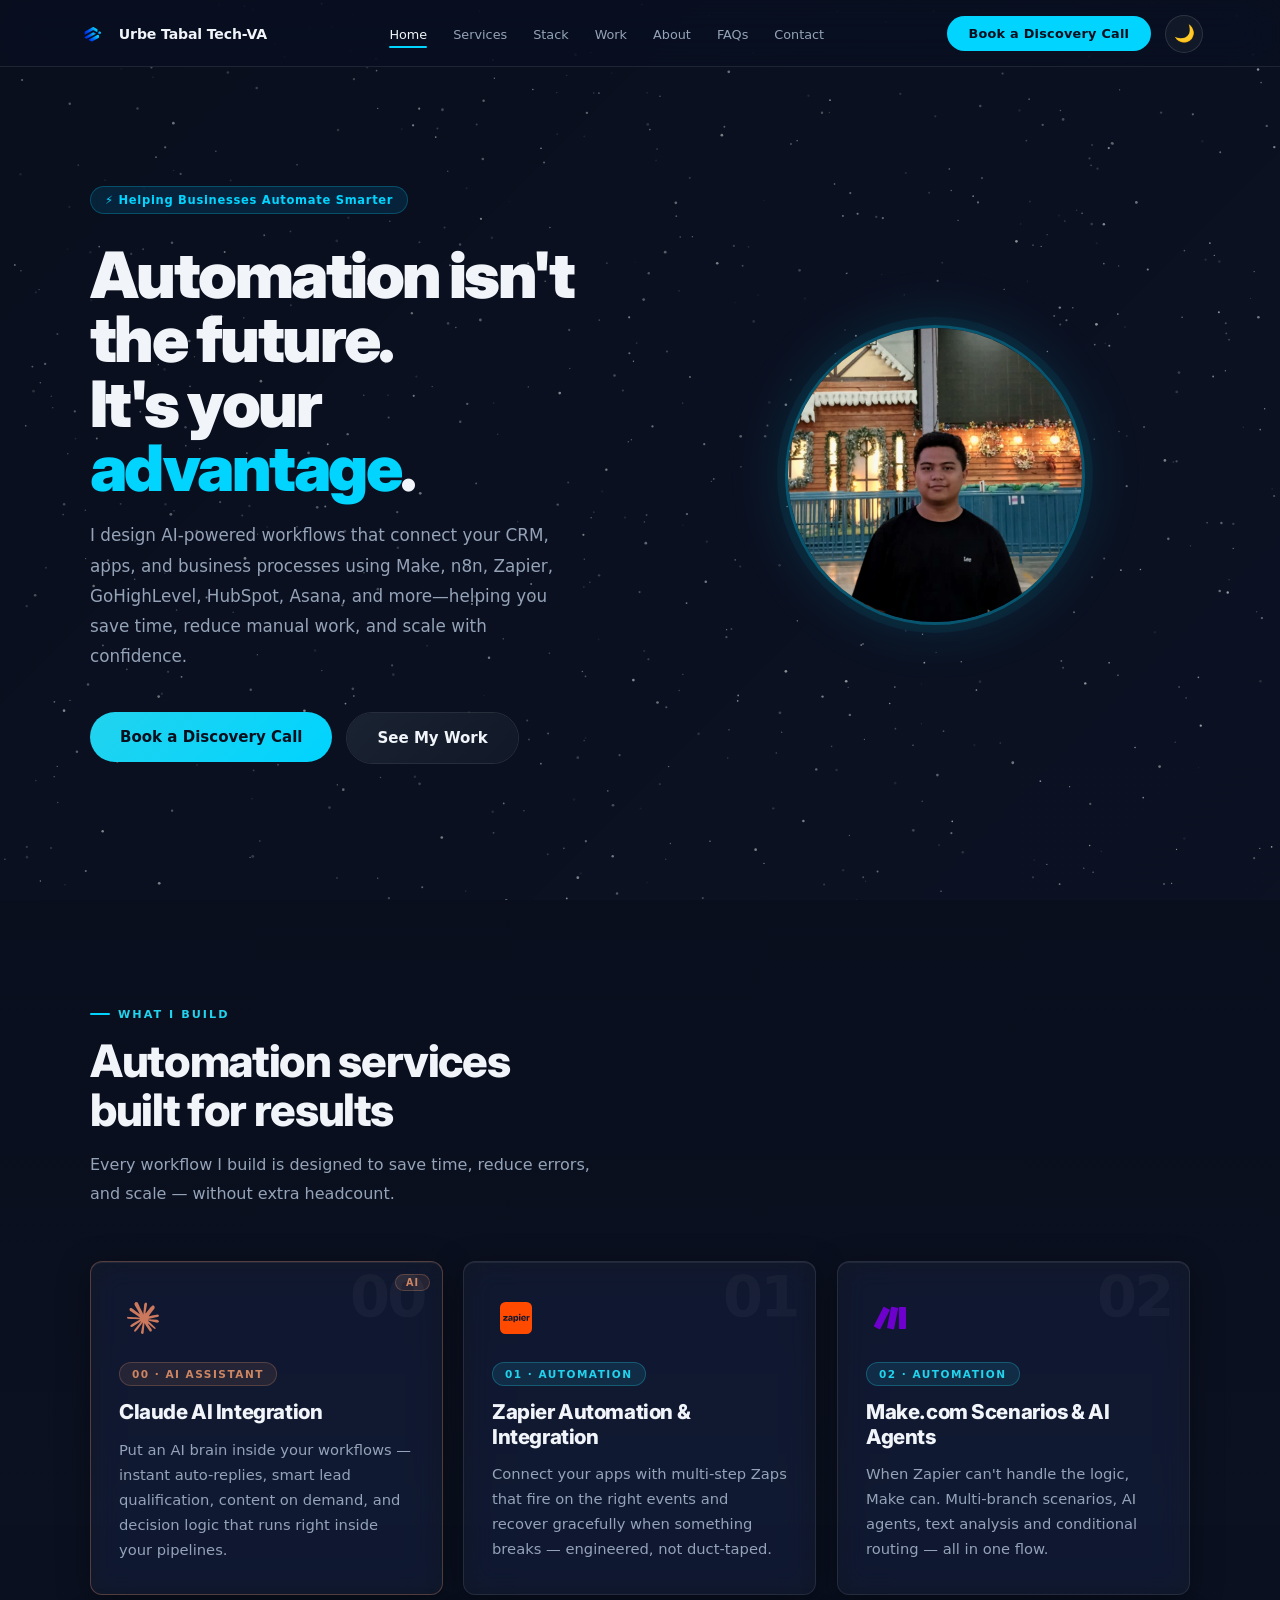
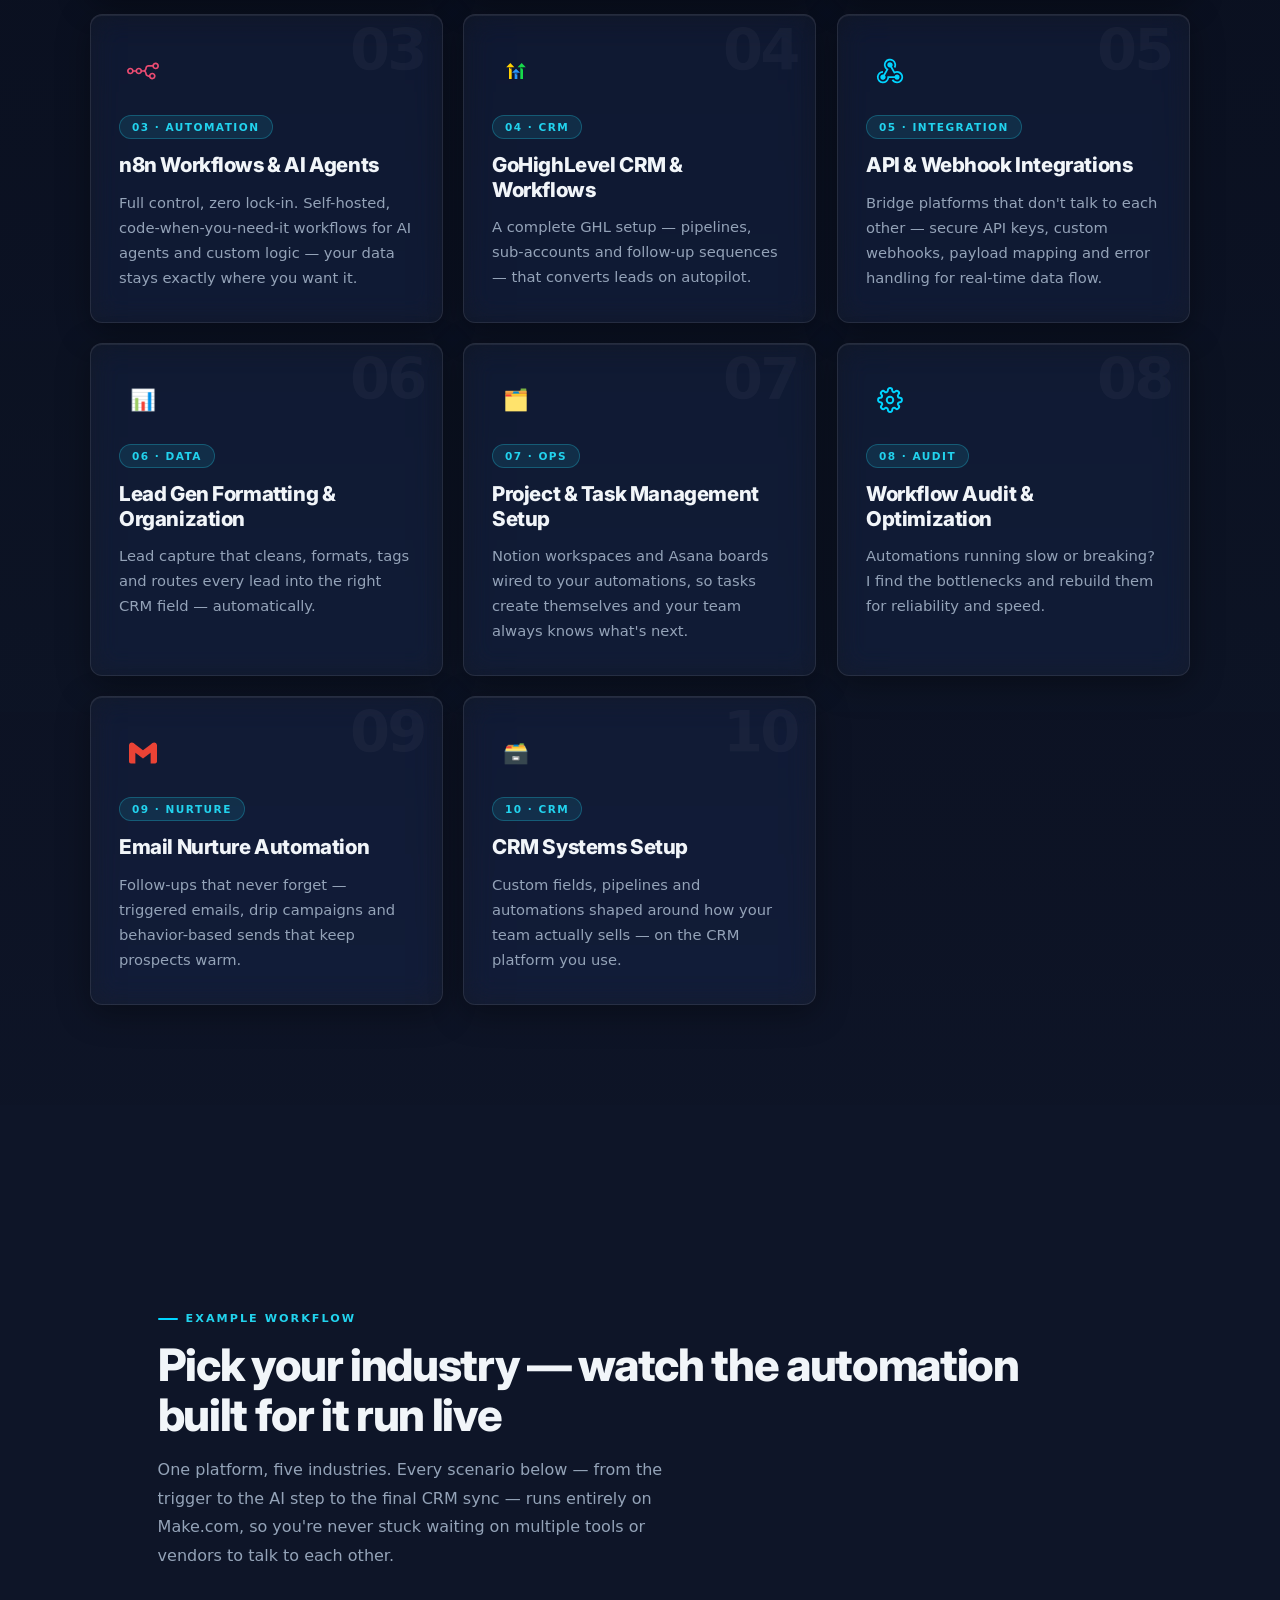
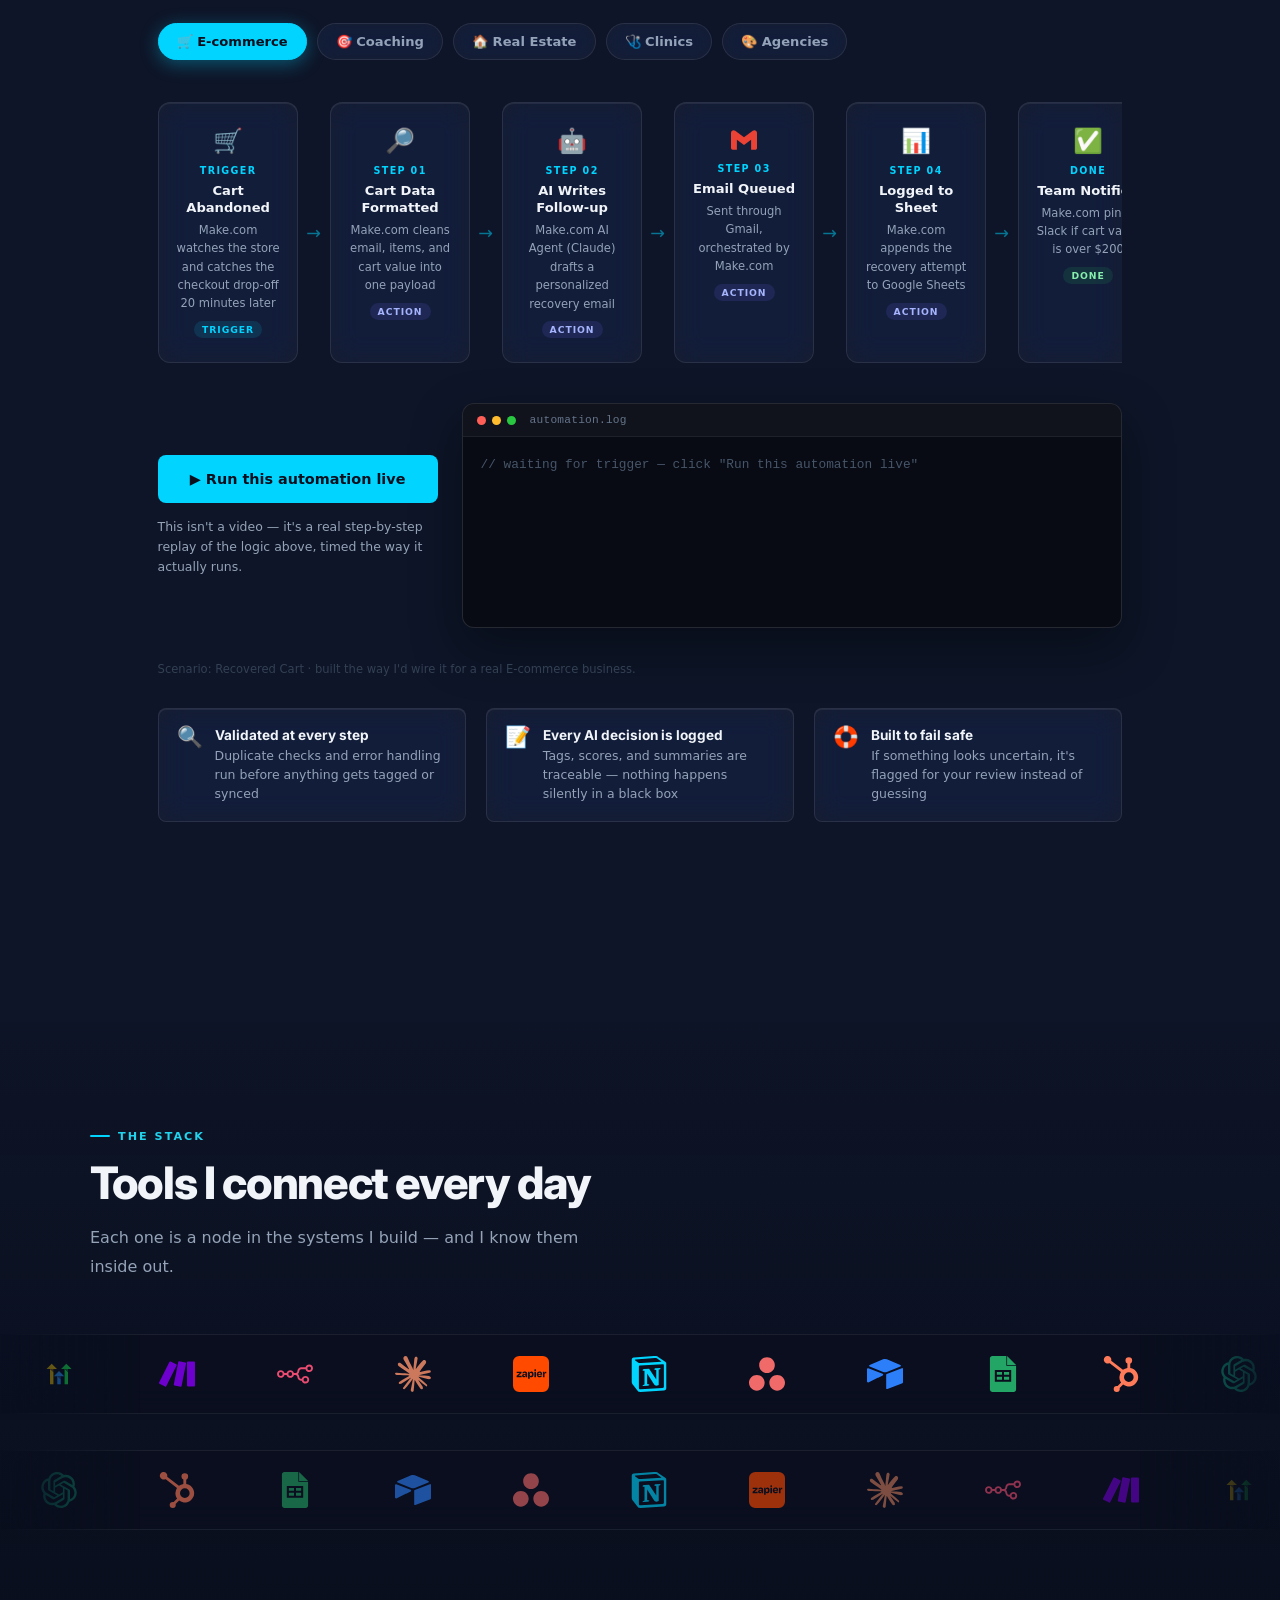
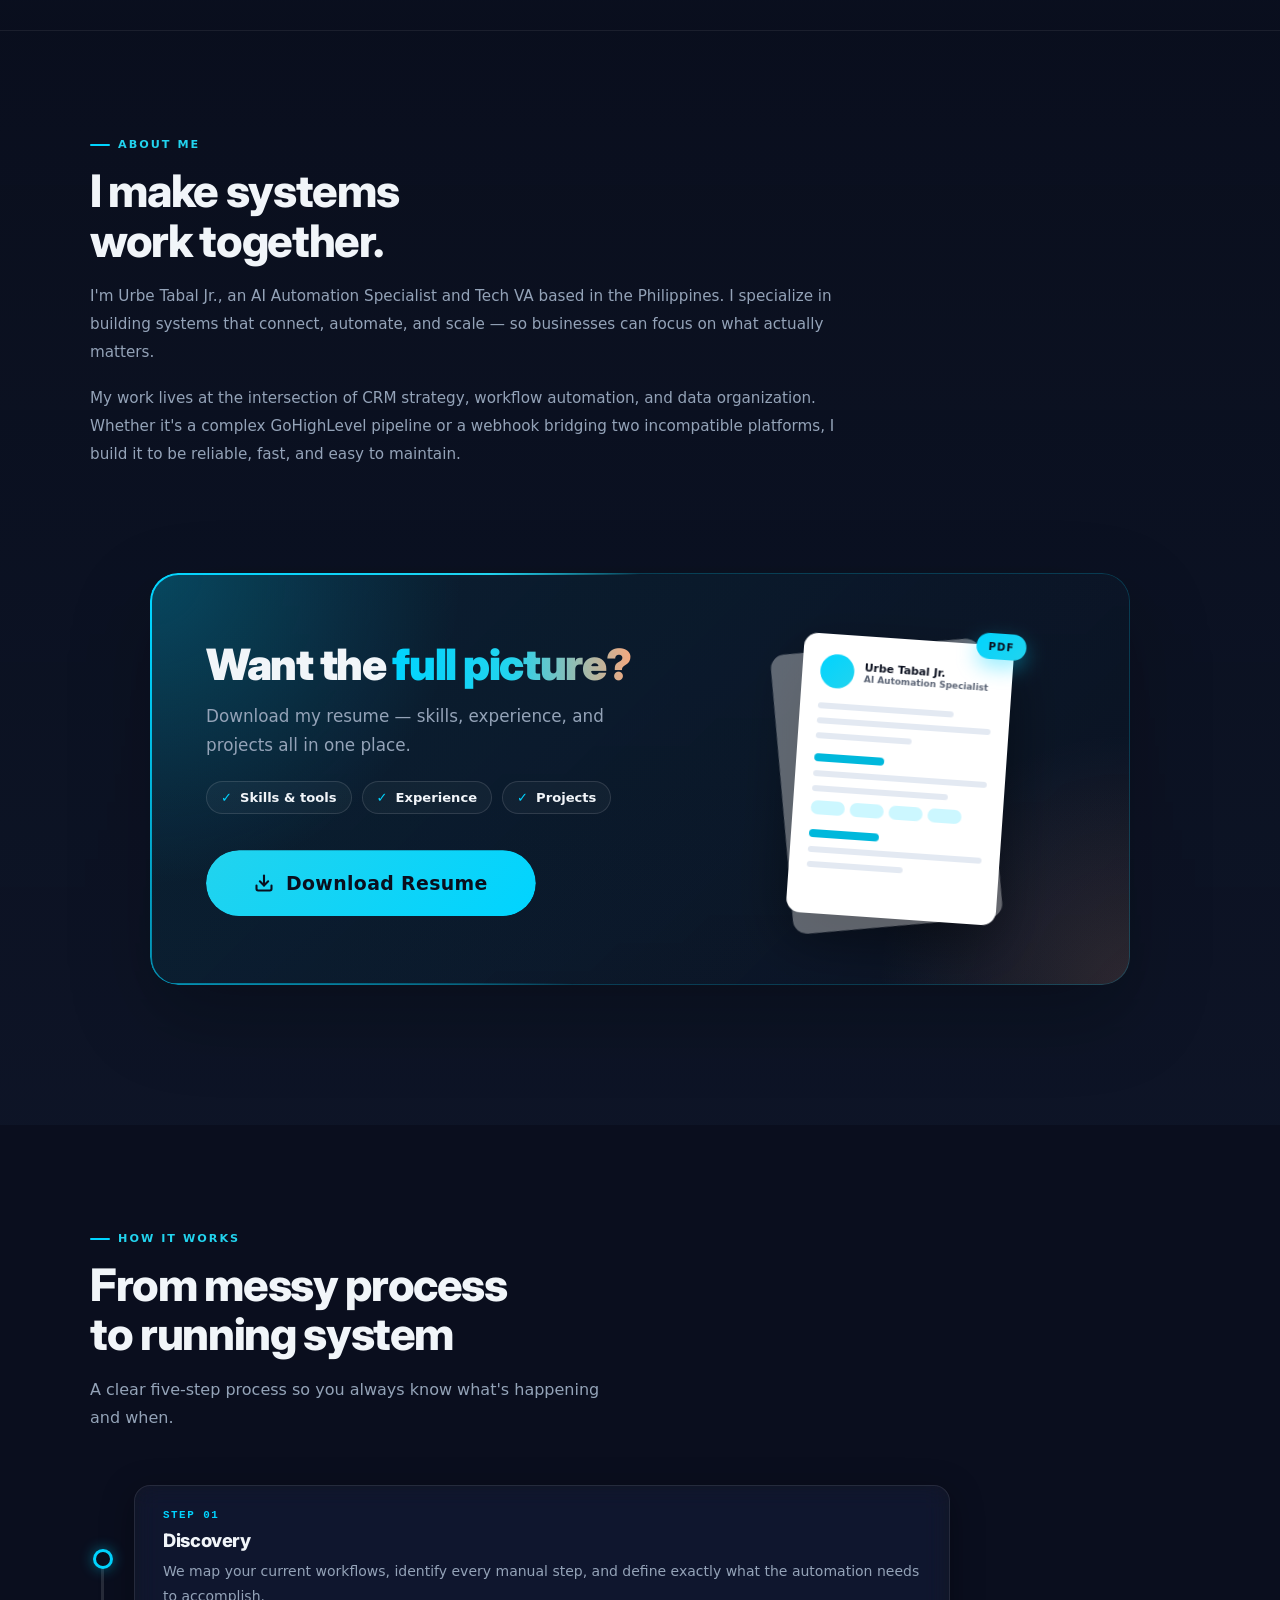
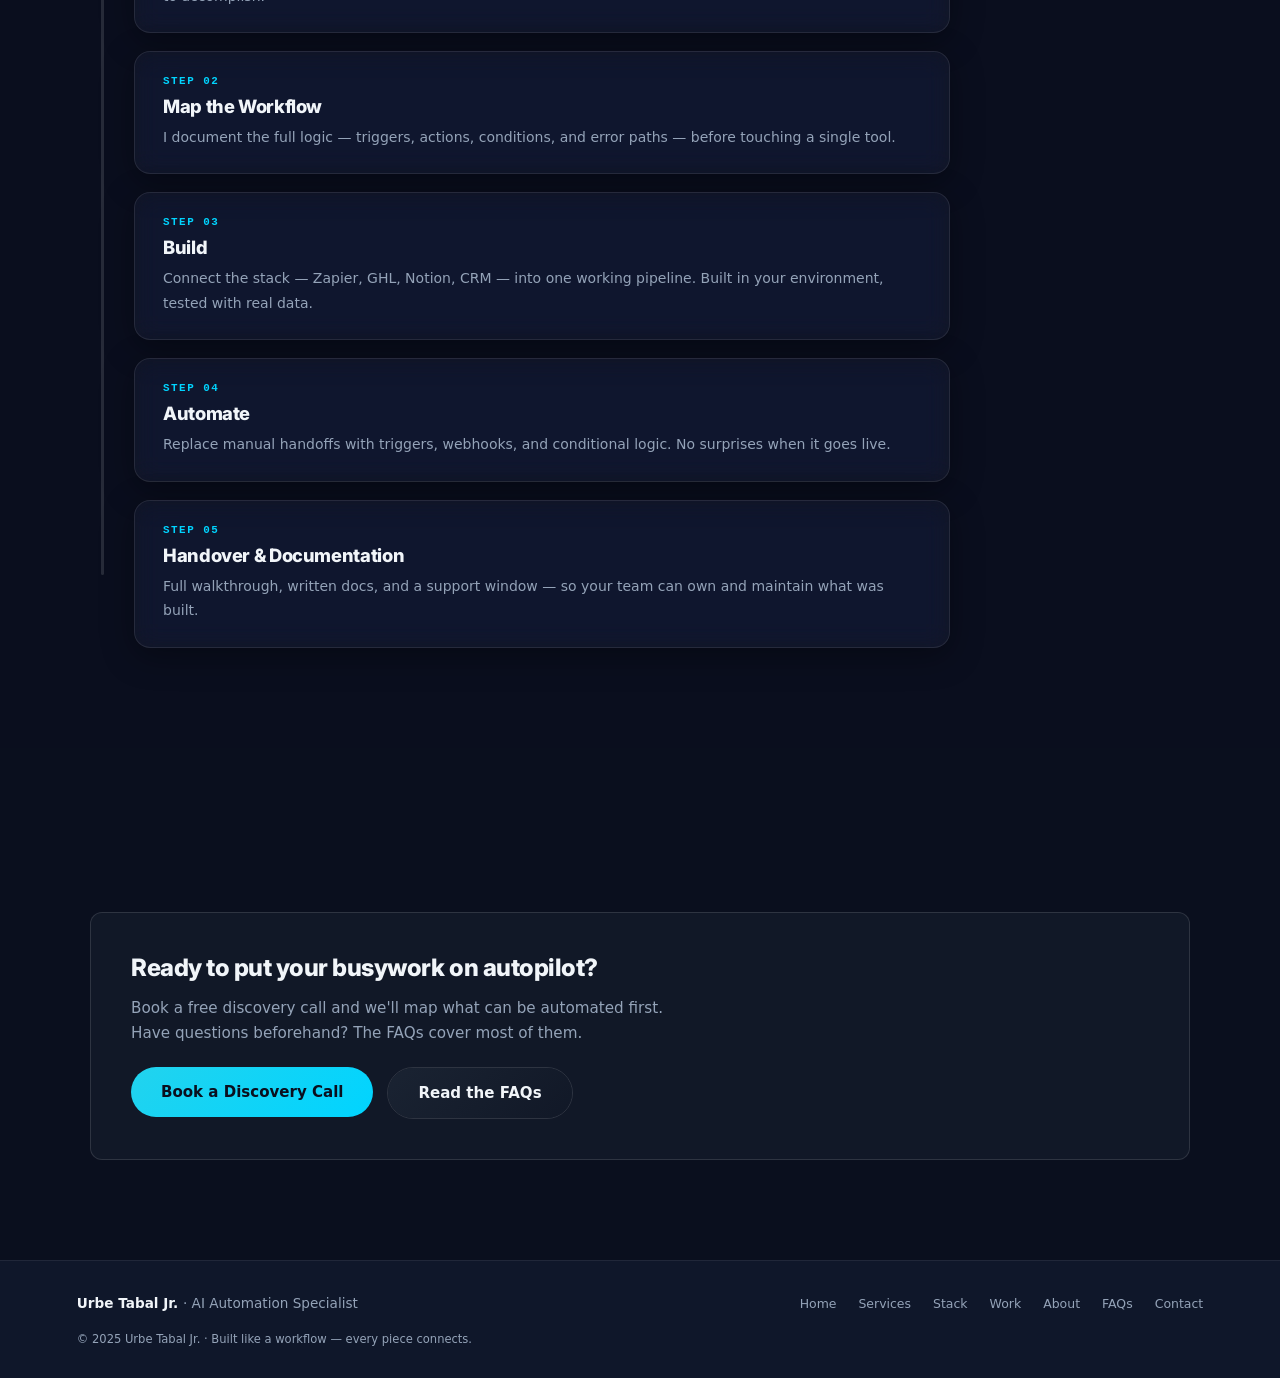
==== commit 861c78eb: "Add files via upload" ====
--- a/index.html
+++ b/index.html
@@ -9,7 +9,10 @@
   <link rel="preconnect" href="https://cdn.fontshare.com" crossorigin/>
   <link href="https://api.fontshare.com/v2/css?f[]=satoshi@500,600&amp;f[]=general-sans@400,500,600&amp;display=swap" rel="stylesheet"/>
   <link href="https://fonts.googleapis.com/css2?family=Inter:wght@300;400;500;600;700;800;900&display=swap" rel="stylesheet"/>
-  <link rel="icon" type="image/png" href="[data-uri]"/>
+  <link rel="icon" href="/favicon.ico" sizes="any"/>
+  <link rel="icon" type="image/png" sizes="48x48" href="/favicon-48.png"/>
+  <link rel="icon" type="image/png" sizes="192x192" href="/favicon-192.png"/>
+  <link rel="apple-touch-icon" sizes="180x180" href="/apple-touch-icon.png"/>
   <style>    /* ══════════════════════════════════════
        THEME TOKENS
     ══════════════════════════════════════ */
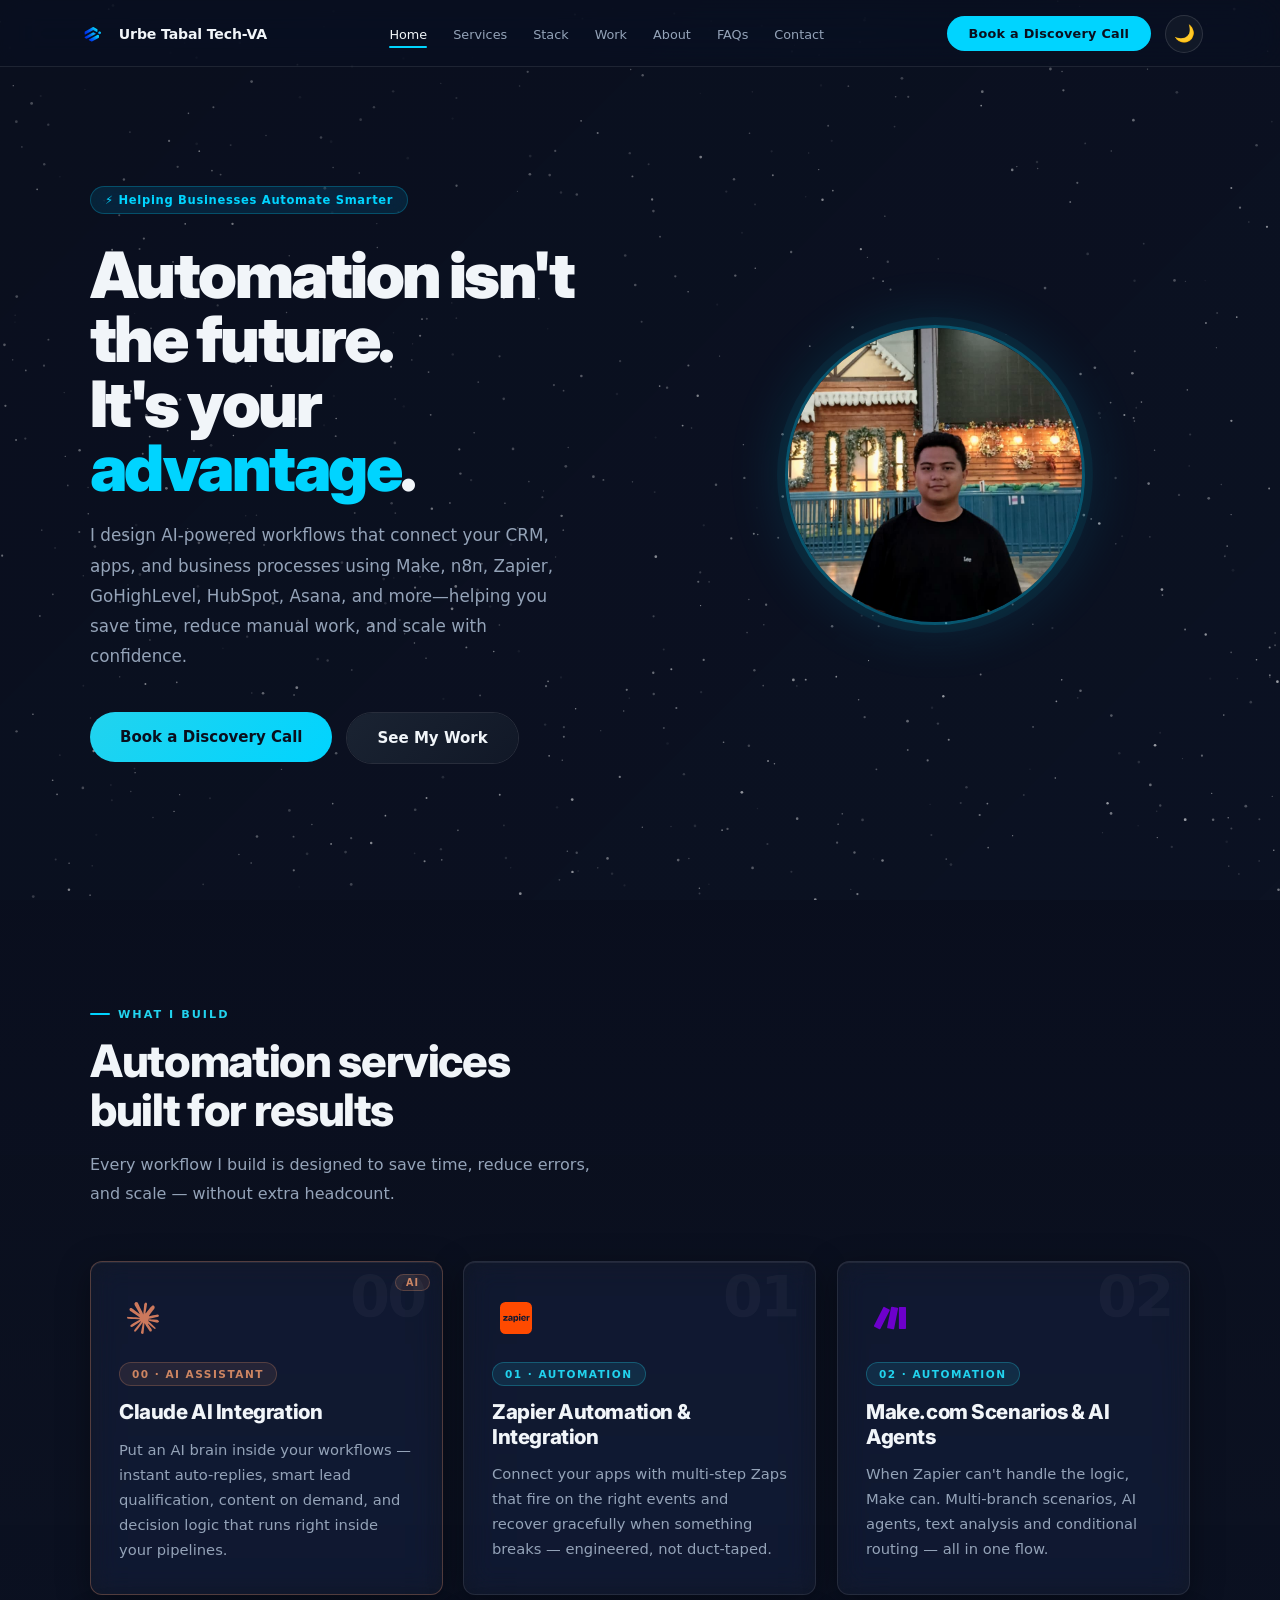
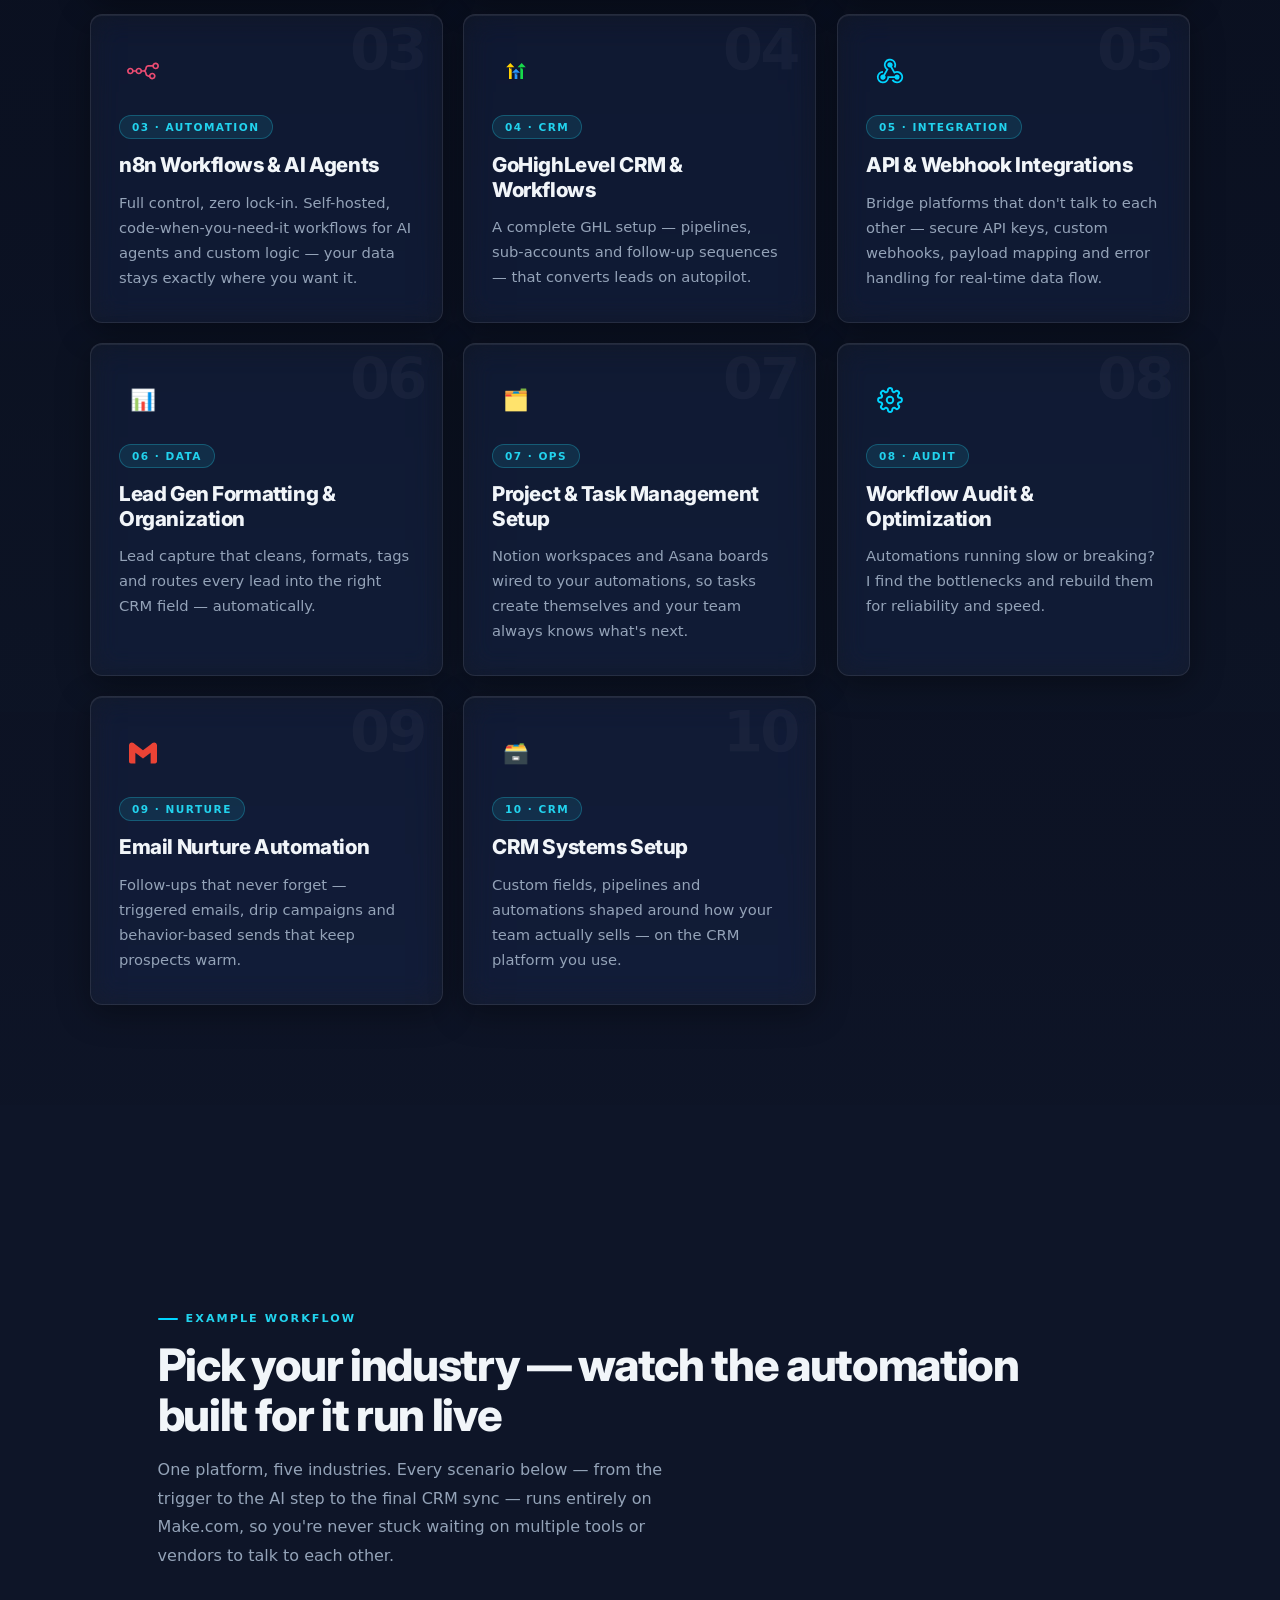
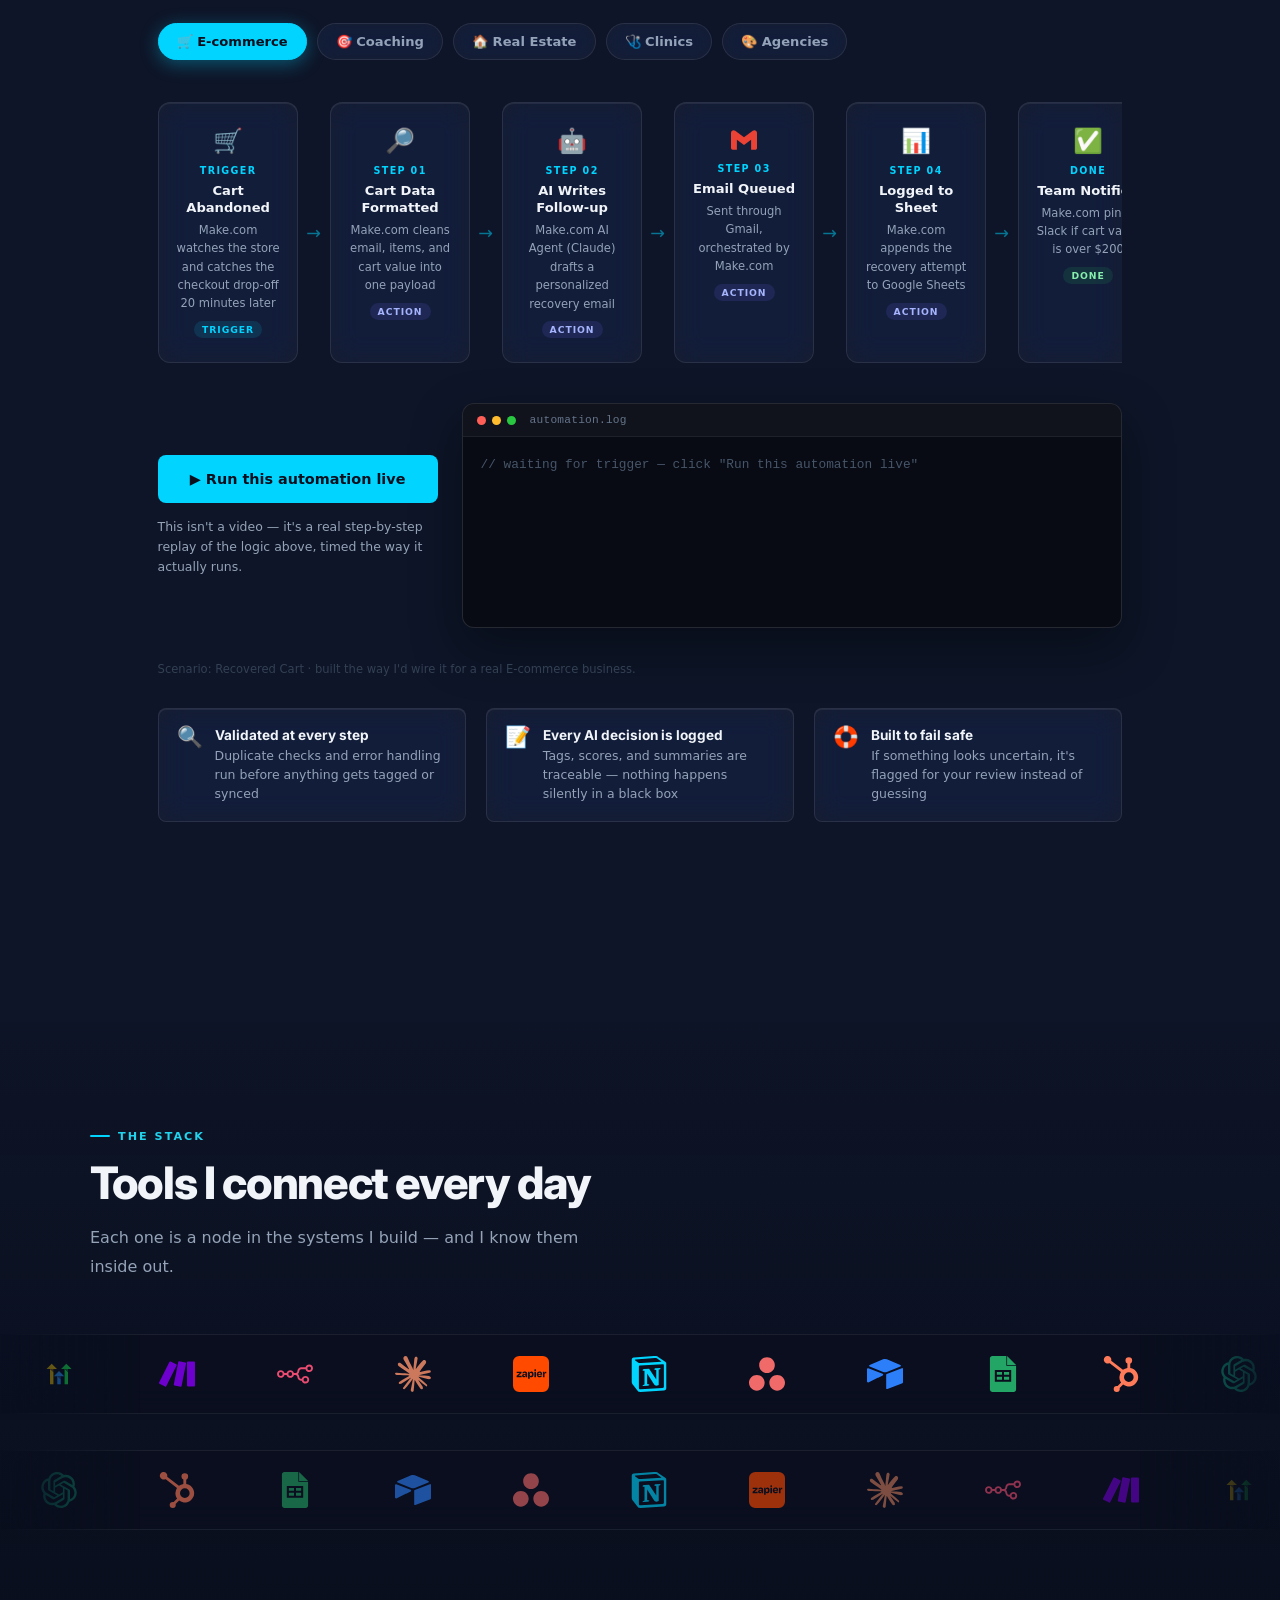
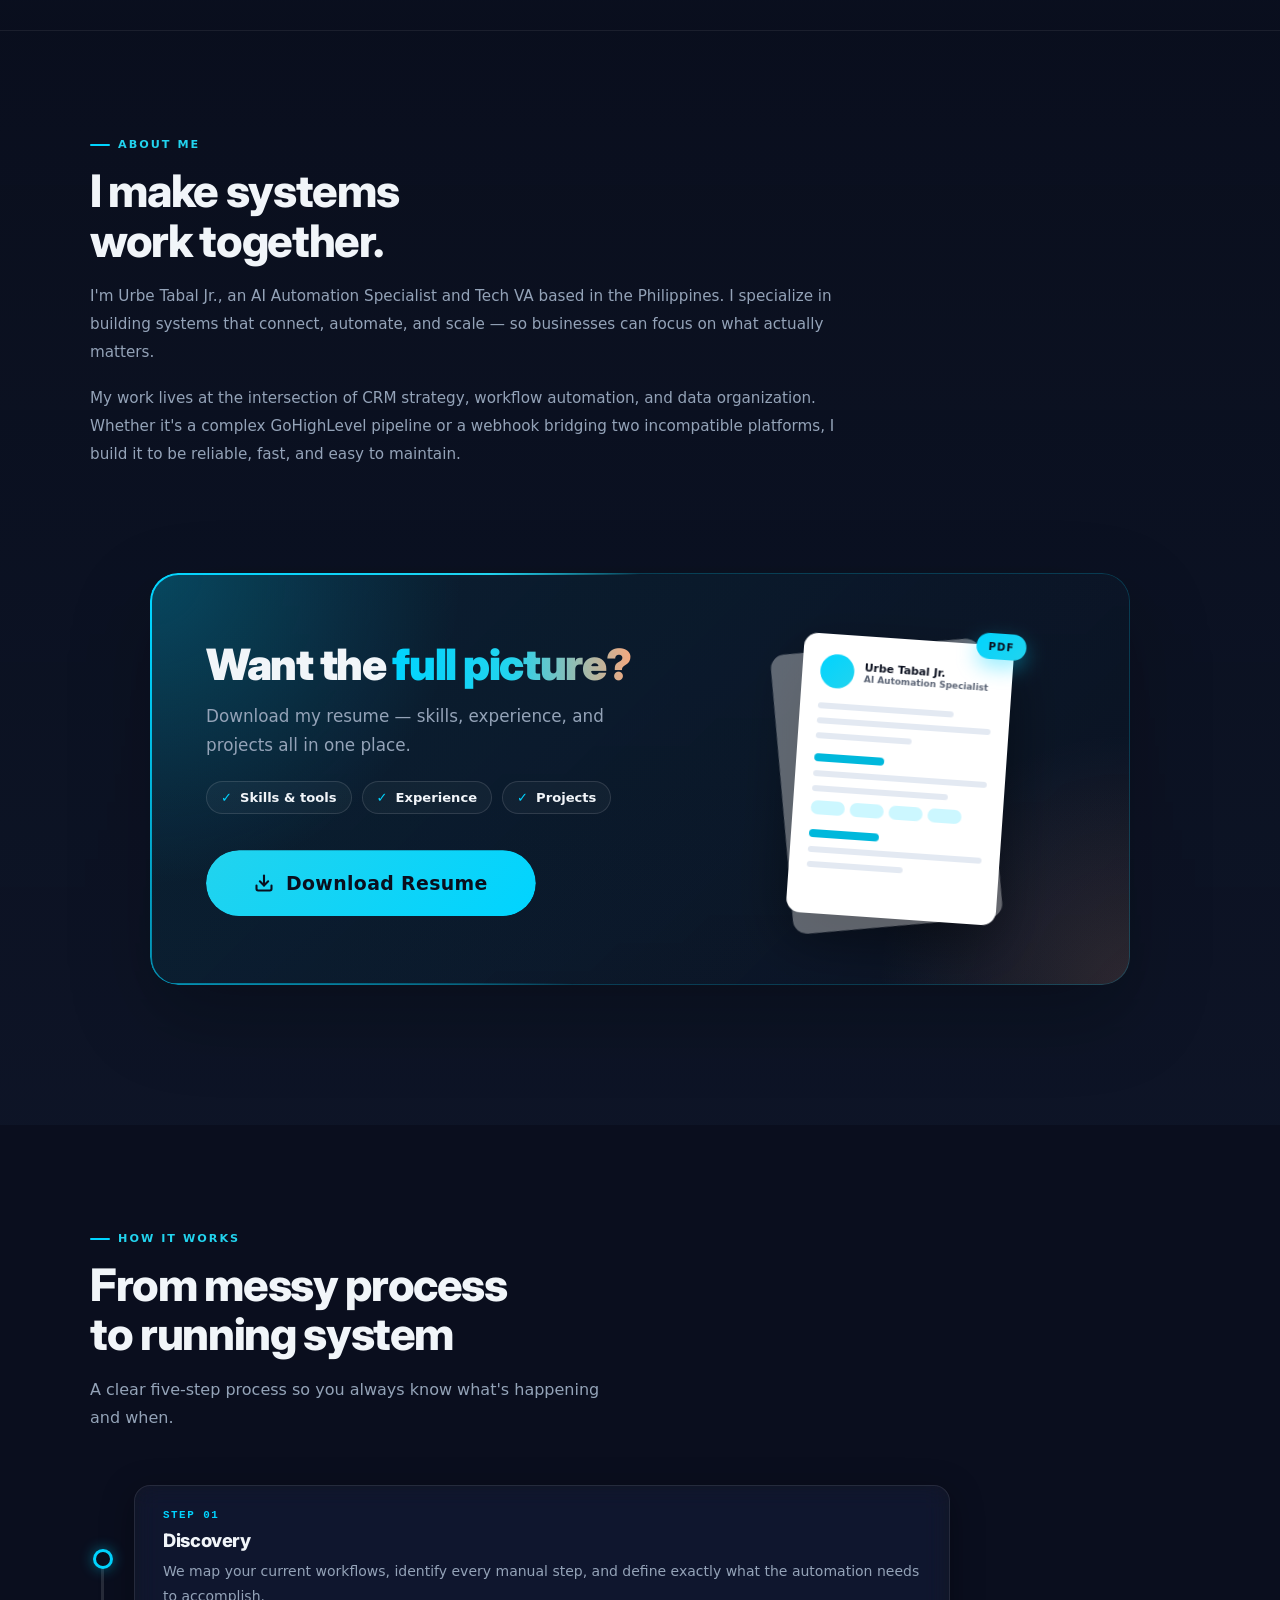
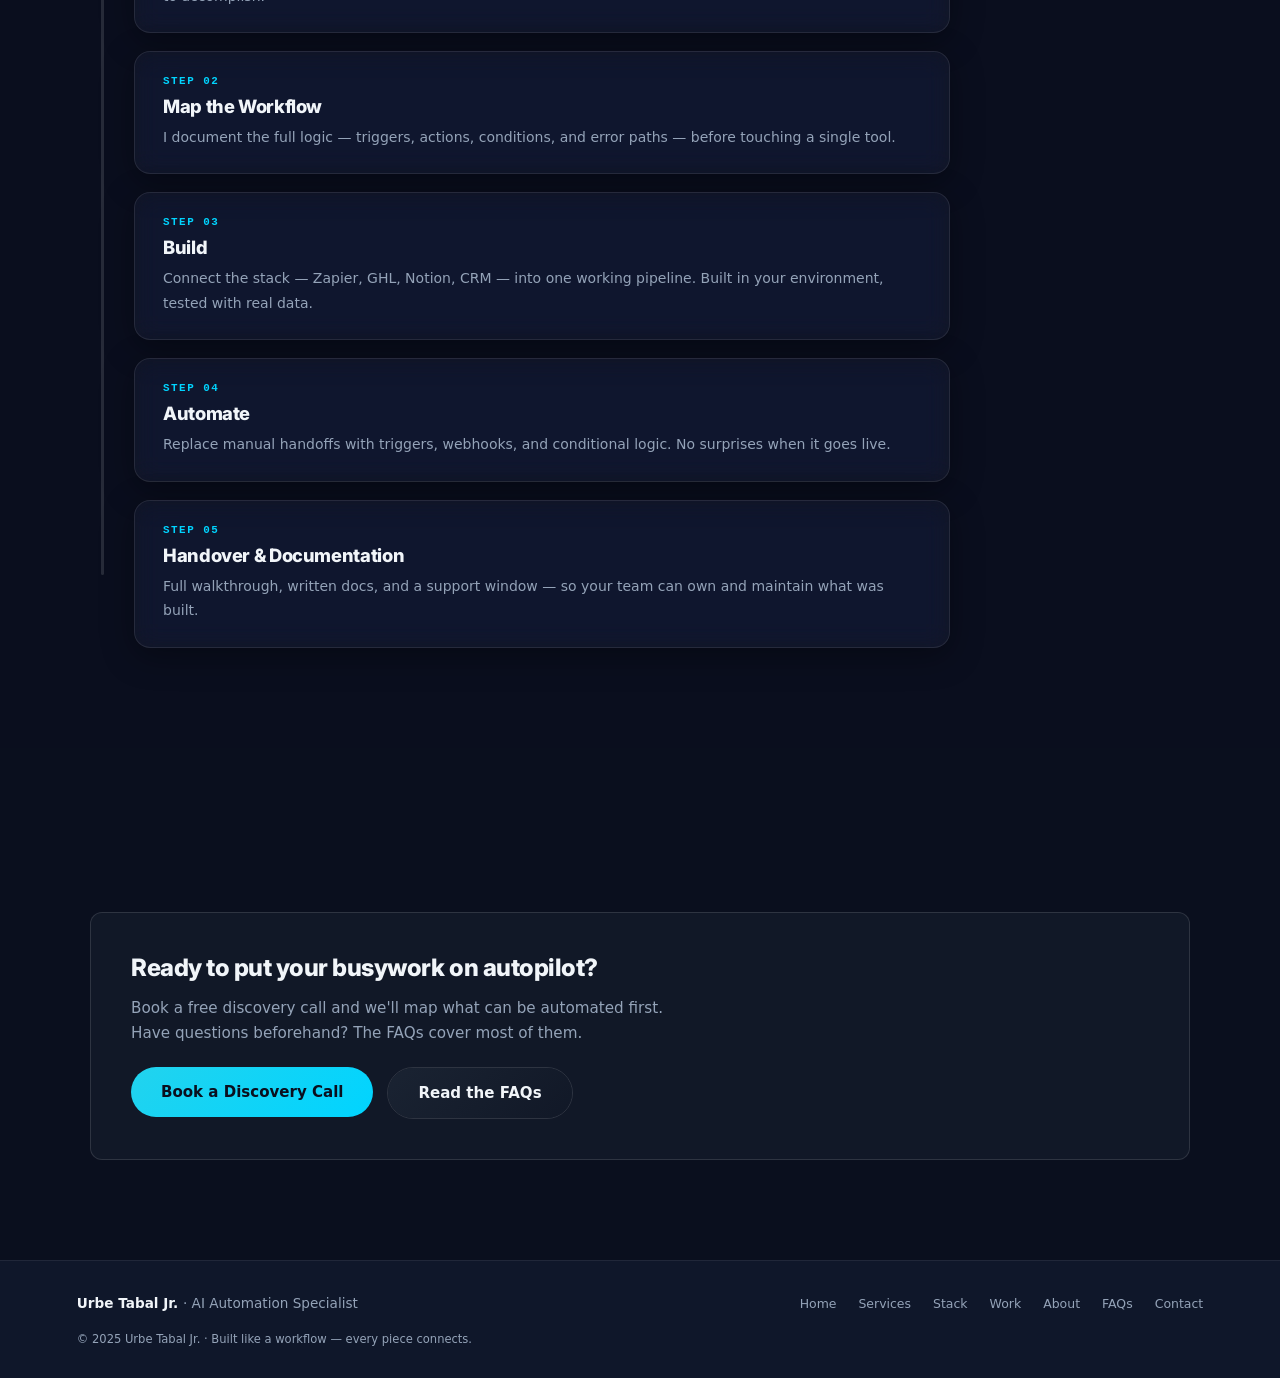
==== commit 85865c7d: "Add files via upload" ====
--- a/index.html
+++ b/index.html
@@ -1139,7 +1139,7 @@
 #sparkles-bg canvas{width:100%!important;height:100%!important}
 #aurora-mesh,#ai-lines-canvas{display:none!important}
 </style>
-</head>
+<style id="crit">.nav-cta,.nav-cta-desktop,.nav-cta-mobile,.nav-mobile-panel .nav-cta{border-radius:999px!important}.nav-mobile-panel:not(.open){display:none!important}.nav-mobile-panel.open{display:flex!important}</style></head>
 <body>
 <div class="curtain" id="pageCurtain" aria-hidden="true"></div>
 
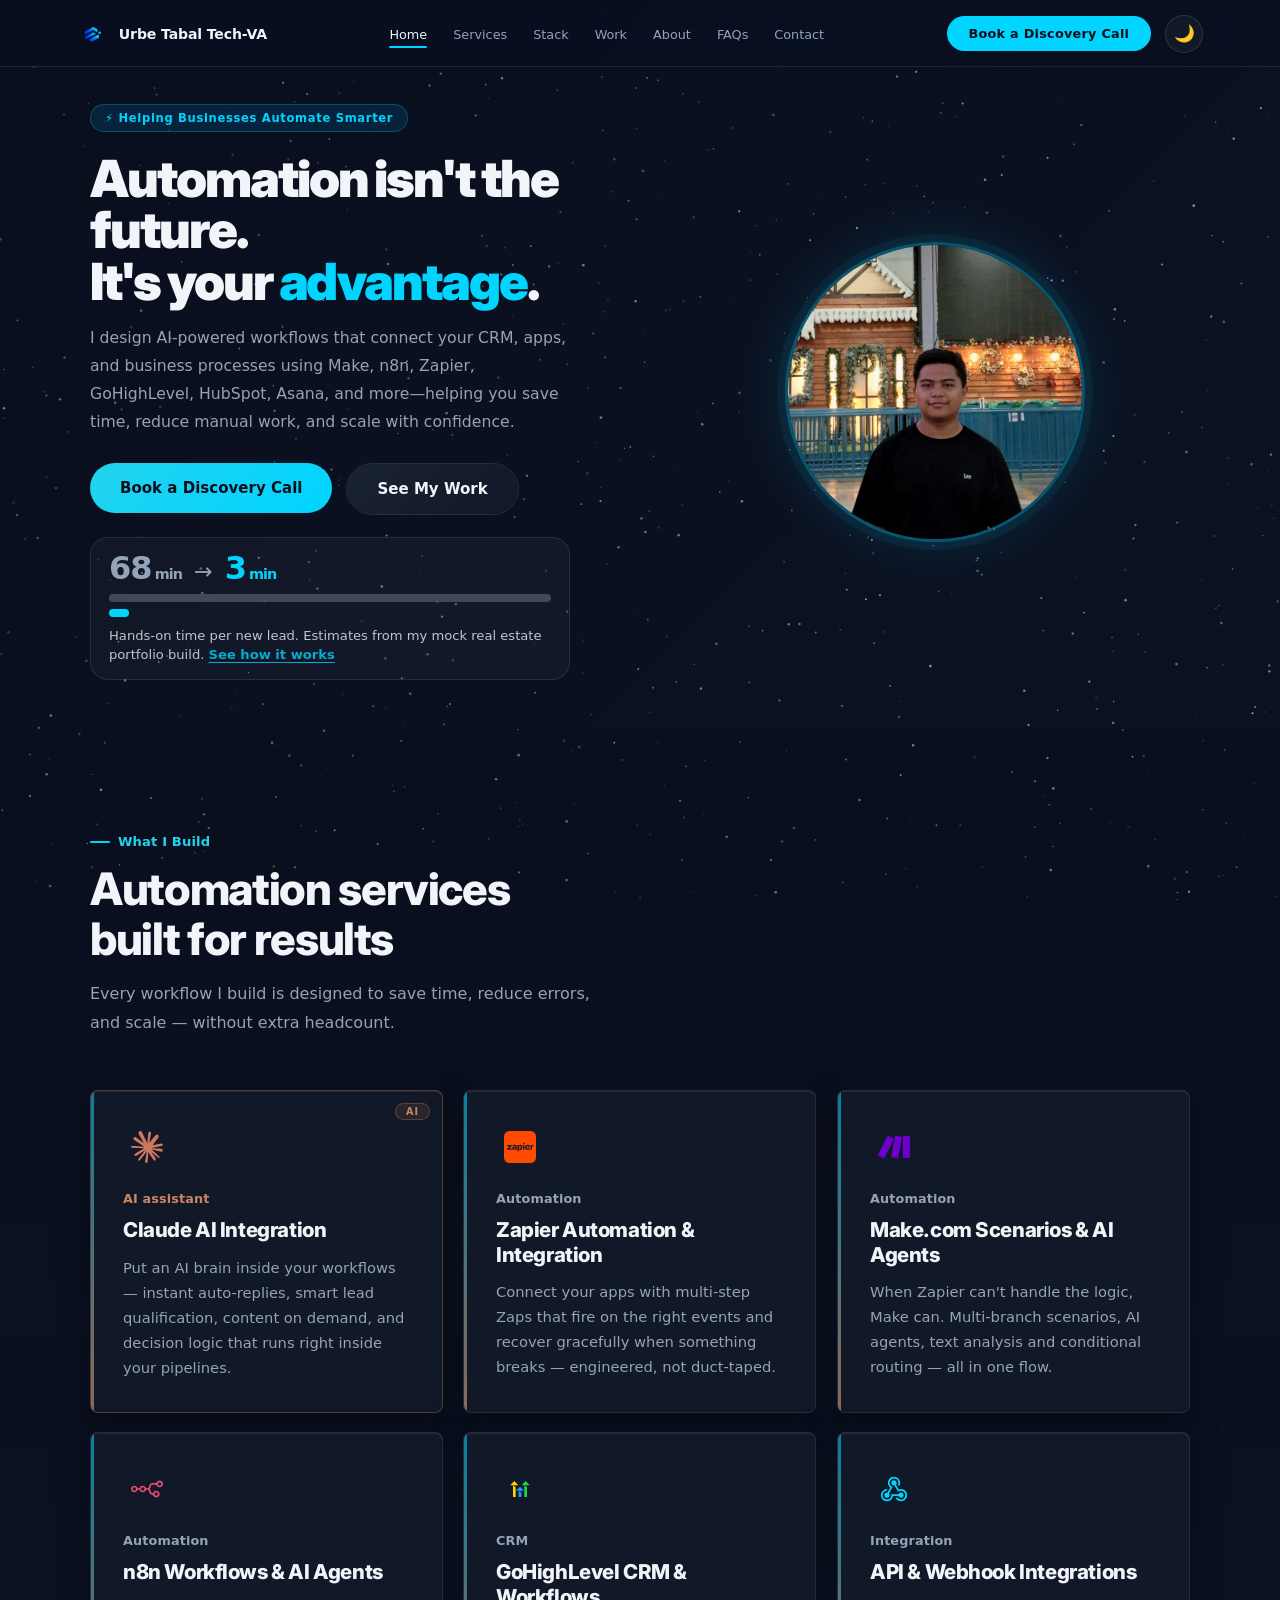
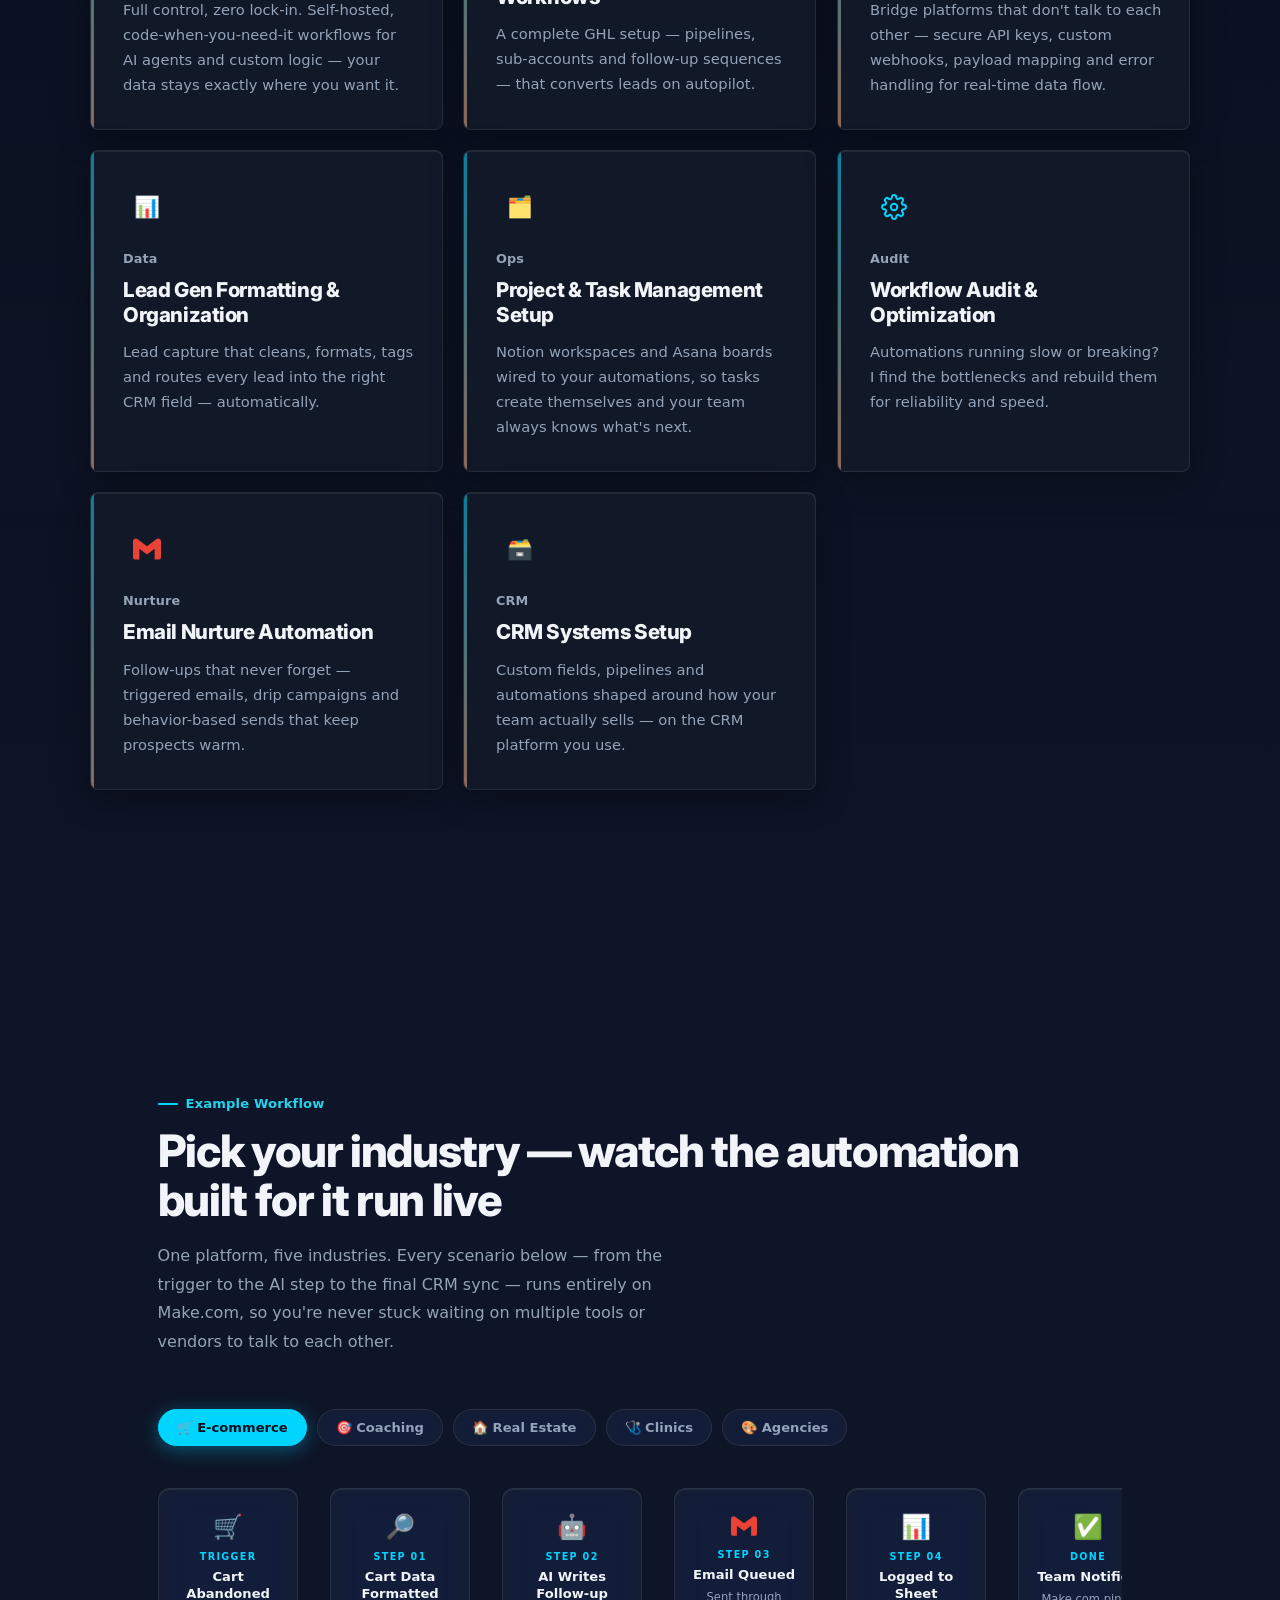
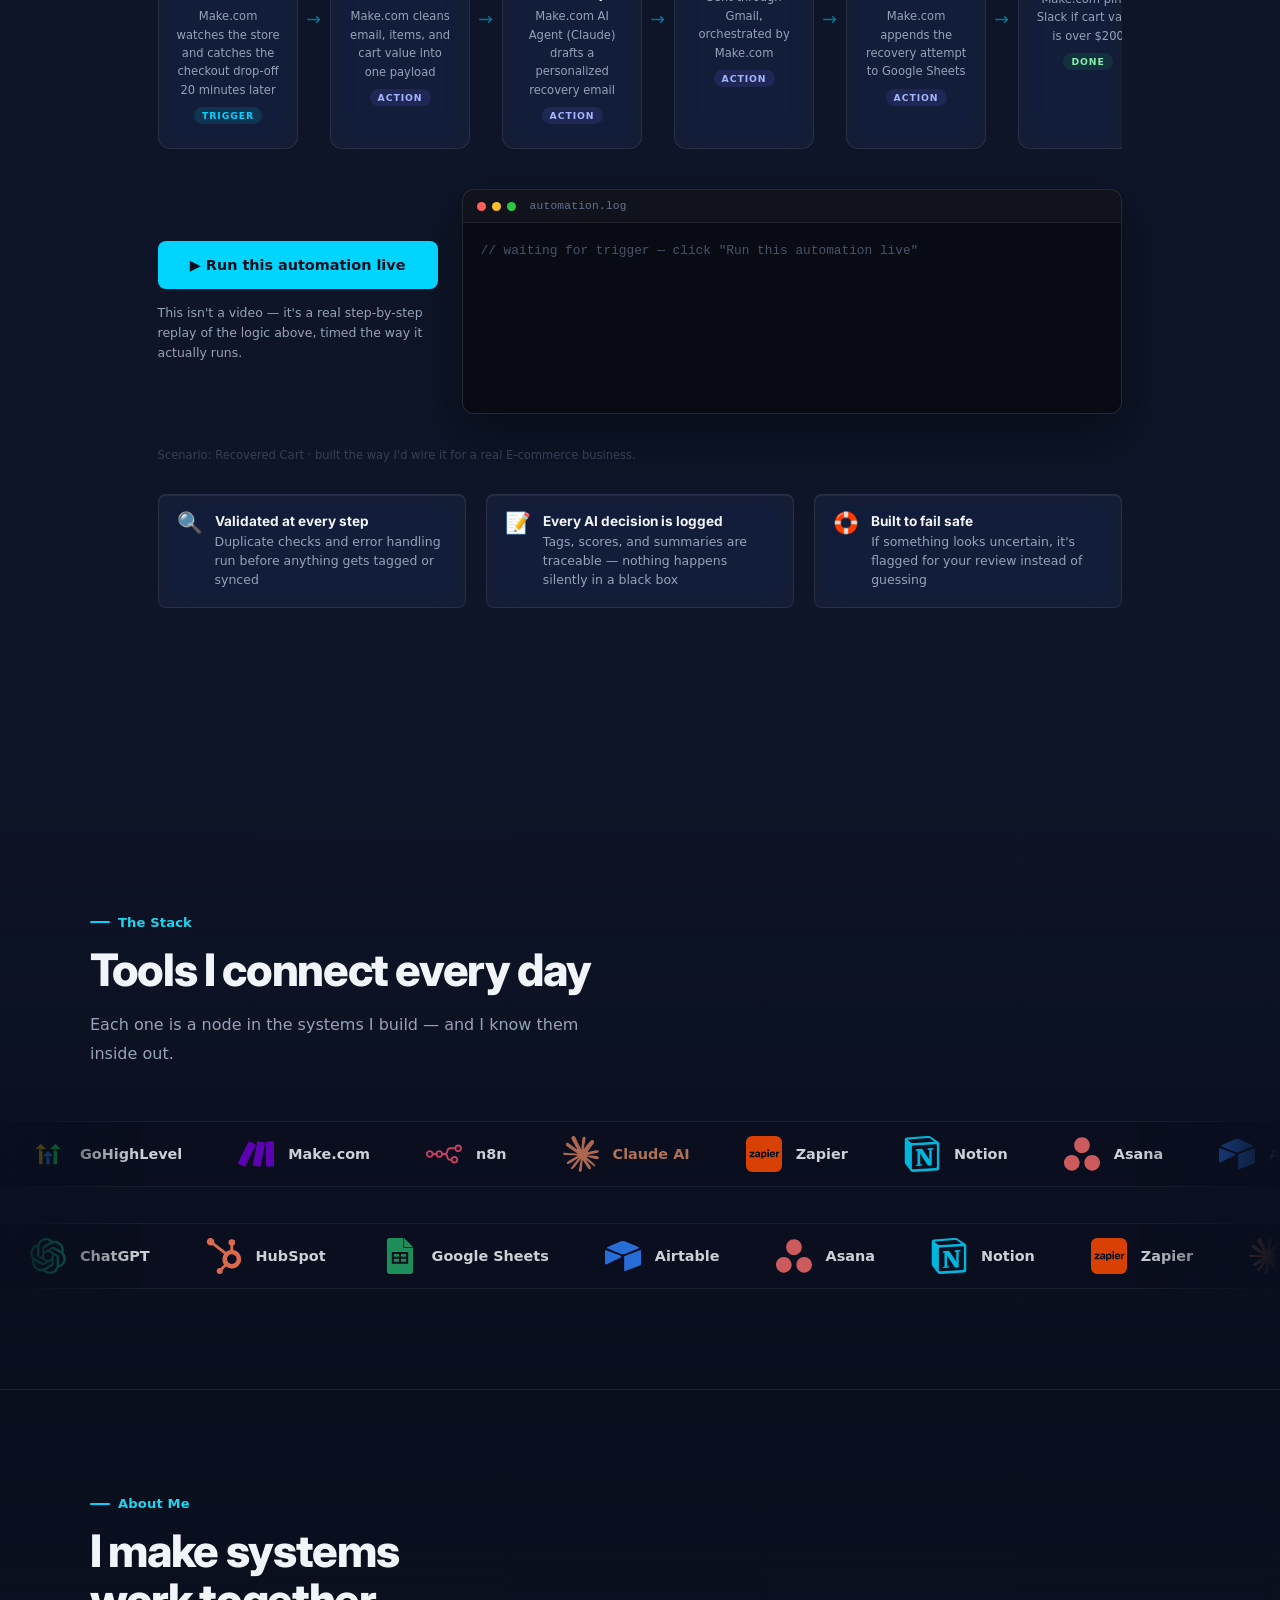
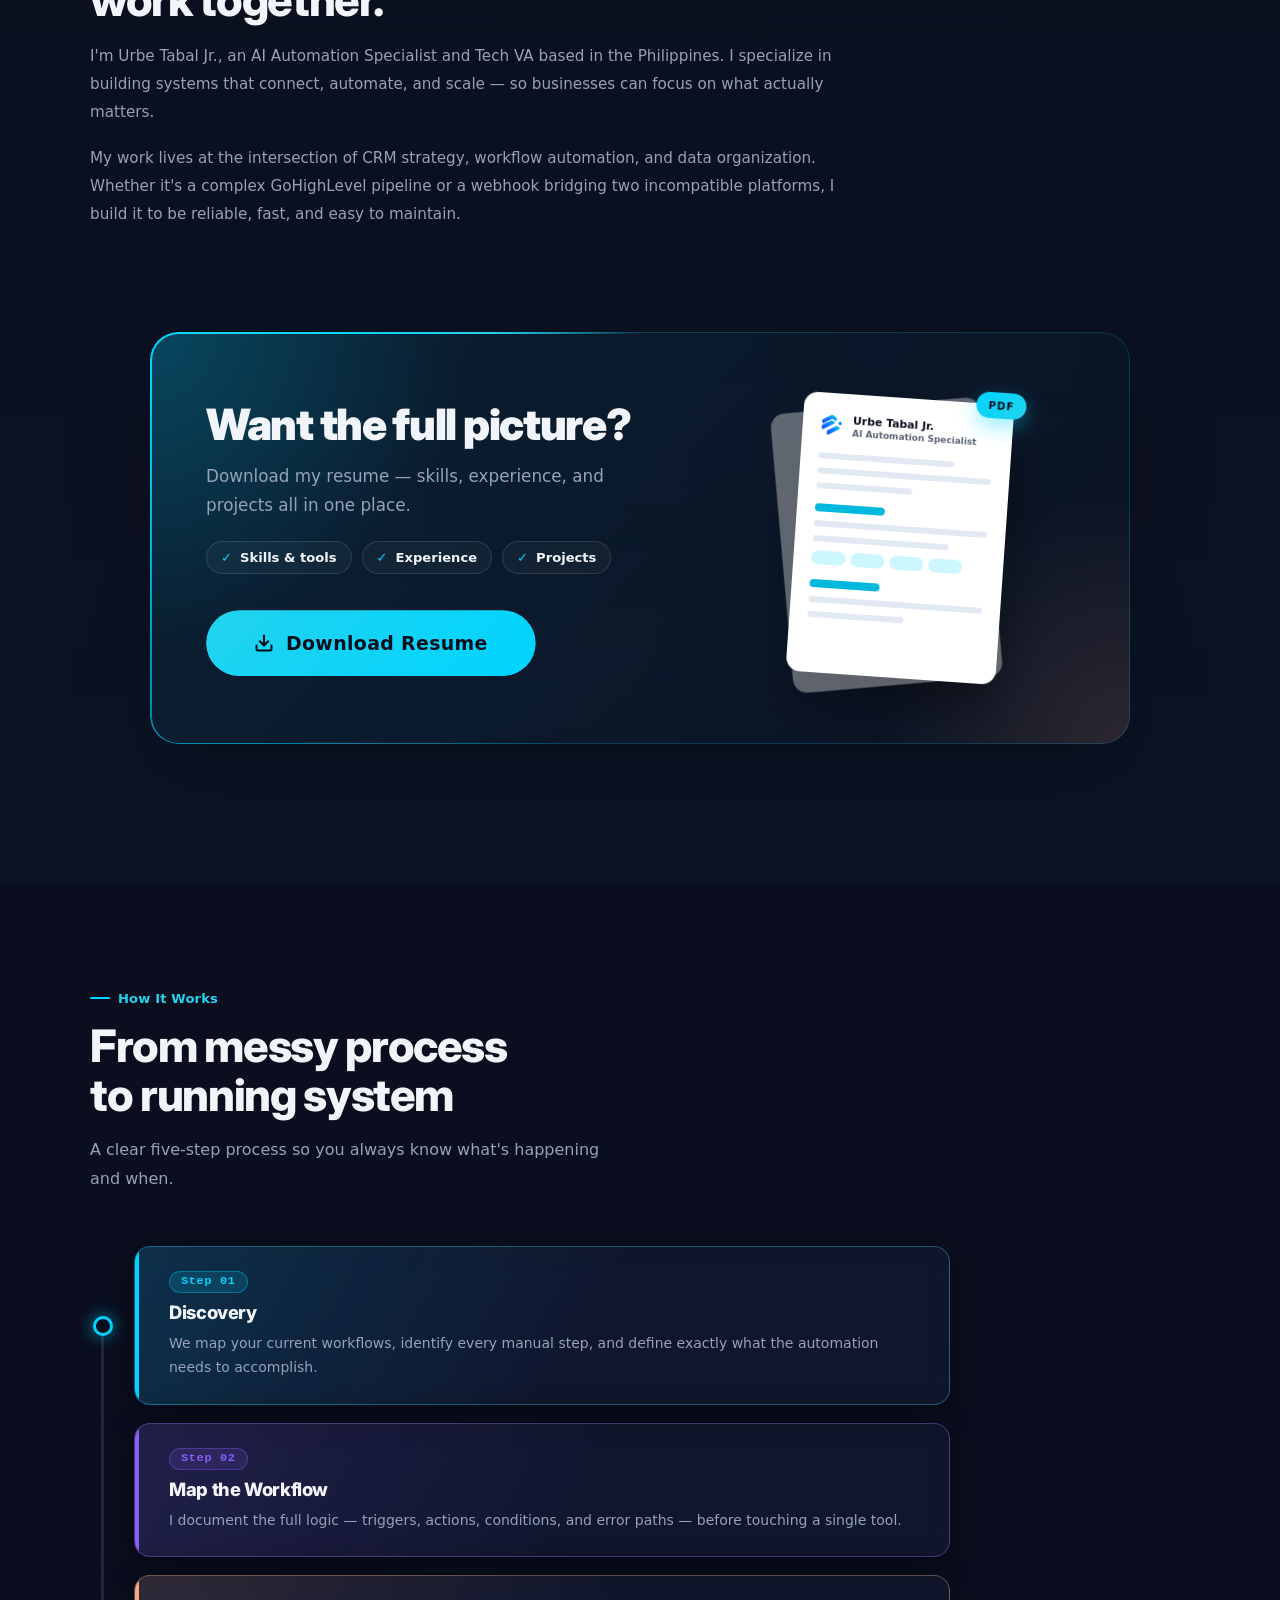
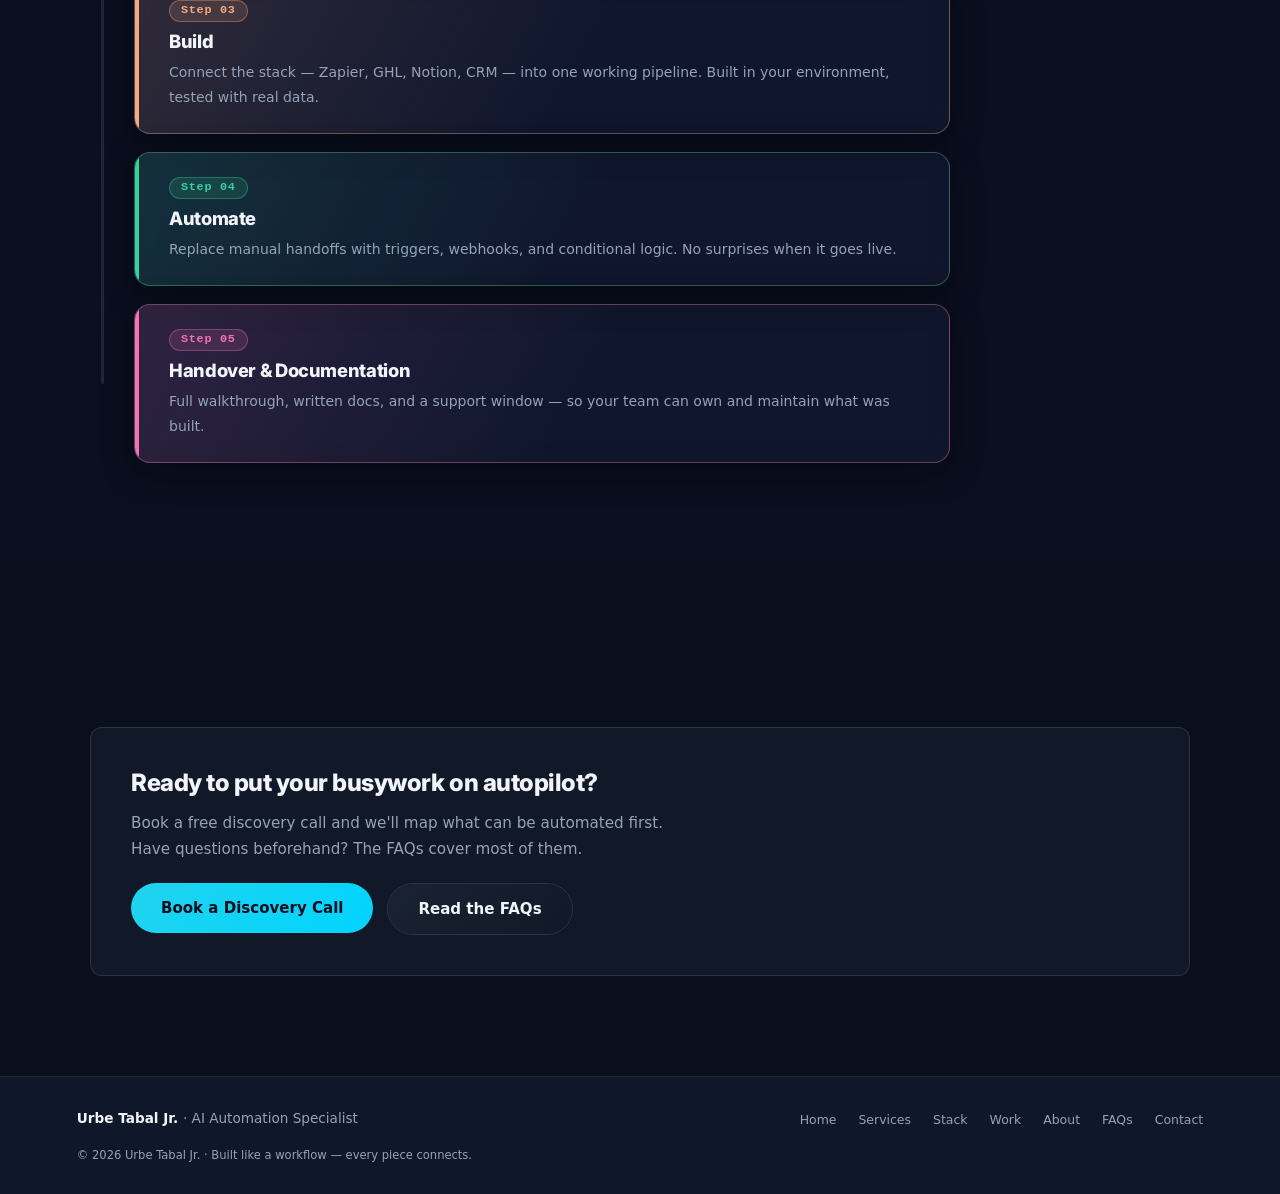
==== commit 92605a16: "Add files via upload" ====
--- a/index.html
+++ b/index.html
@@ -780,6 +780,7 @@
     .resume-block:hover .resume-doc{transform:rotate(1deg) scale(1.02)}
     @keyframes rb-float{0%,100%{translate:0 0}50%{translate:0 -8px}}
     .rd-head{display:flex;align-items:center;gap:10px;margin-bottom:6px}
+    .rd-logo{width:22px;height:22px;flex-shrink:0;display:block}
     .rd-avatar{width:34px;height:34px;border-radius:50%;background:linear-gradient(135deg,#00d4ff,#22d3ee);flex-shrink:0}
     .rd-name{font-size:0.68rem;font-weight:800;line-height:1.25}
     .rd-name span{display:block;font-size:0.56rem;font-weight:600;color:#5b6475}
@@ -967,6 +968,24 @@
     #contact .section-heading{color:var(--text)}
     #contact .section-sub{color:var(--muted)}
     #contact .section-inner-contact{max-width:1100px;margin:0 auto}
+    /* critique pass: calmer service cards */
+    .svc-card::after{display:none!important}
+    .svc-num{text-transform:none;letter-spacing:.01em;font-size:.8rem;font-weight:600;padding:0;border:0;background:none;border-radius:0;color:var(--muted);margin-bottom:12px}
+    .svc-num[style]{color:#cd8562!important}
+    /* hero time-saved moment */
+    .hero-proof{margin-top:34px;max-width:480px;padding:18px 20px;border-radius:18px;background:var(--glass-bg,rgba(255,255,255,.04));border:1px solid var(--glass-border,rgba(255,255,255,.1))}
+    .hero-proof-top{display:flex;align-items:baseline;gap:12px;flex-wrap:wrap}
+    .hp-num{font-size:2.4rem;font-weight:800;letter-spacing:-.03em;line-height:1;color:var(--muted);font-variant-numeric:tabular-nums}
+    .hp-num.after{color:var(--cyan)}
+    .hp-num small{font-size:.9rem;font-weight:600;margin-left:3px}
+    .hp-arrow{color:var(--muted);font-size:1.4rem}
+    .hp-bars{margin-top:14px;display:grid;gap:7px}
+    .hp-bar{height:8px;border-radius:99px;background:rgba(148,163,184,.35);transform-origin:left;transform:scaleX(0);transition:transform 1.4s cubic-bezier(.3,0,.2,1)}
+    .hp-bar.fast{background:var(--cyan);width:4.5%}
+    .hero-proof.go .hp-bar{transform:scaleX(1)}
+    .hp-cap{margin-top:12px;font-size:.82rem;line-height:1.5;color:var(--muted)}
+    .hero-loc{margin-top:18px;font-size:.88rem;color:var(--muted)}
+    @media(prefers-reduced-motion:reduce){.hp-bar{transition:none;transform:scaleX(1)}}
 
     /* ══════════════════════════════════════
        MULTI-PAGE ADDITIONS
@@ -1132,6 +1151,64 @@
     #stack-detail .chip-row .tool-chip-icon{width:30px;height:30px;border-radius:0;overflow:visible;background:transparent!important;border:0!important;box-shadow:none;-webkit-backdrop-filter:none;backdrop-filter:none}
     #stack-detail .chip-row .tool-chip-icon img{width:26px!important;height:26px!important;object-fit:contain}
     #stack-detail .chip-row .tool-chip span,#stack-detail .chip-row .tool-chip-name{font-size:.92rem}
+
+    /* critique pass */
+    @media(min-width:641px){.nav-burger{display:none!important}}
+    .section-label,.resume-kicker,.fact-label,.detail-kicker,.cs-kicker,.cs-col h4,.cs-saved small{text-transform:none!important;letter-spacing:.01em!important;font-size:.82rem!important}
+    .top-veil{height:190px!important;background:linear-gradient(180deg,var(--nav-bg) 0%,var(--nav-bg) 45%,transparent 100%)!important;-webkit-backdrop-filter:blur(24px) saturate(160%)!important;backdrop-filter:blur(24px) saturate(160%)!important;-webkit-mask-image:linear-gradient(180deg,#000 0%,#000 78%,transparent 100%)!important;mask-image:linear-gradient(180deg,#000 0%,#000 78%,transparent 100%)!important}
+    @media(max-width:640px){body.filters-pinned .filter-row .filter-btn{min-height:40px;padding:10px 18px}}
+
+    /* critique pass 2: one card language across Home + Services */
+    .svc-card{border-radius:var(--r2,14px)!important;background:var(--card)!important;position:relative;padding-left:32px!important}
+    .svc-card::before{content:''!important;position:absolute!important;left:0!important;top:0!important;bottom:0!important;right:auto!important;width:3px!important;height:auto!important;background:linear-gradient(to bottom,var(--cyan),var(--accent,#F5A97F))!important;opacity:.55!important}
+    .svc-card:hover::before{opacity:1!important;width:4px!important}
+    .svc-spotlight{display:none!important}
+    .svc-card:hover .svc-icon{transform:none!important}
+    .svc-card:hover{box-shadow:0 12px 34px var(--shadow)!important}
+    .btn-ghost.push-btn .push-outer,.btn-ghost.push-btn .push-inner,.push-btn .push-outer,.push-btn .push-inner{border-radius:999px!important}
+    /* small text contrast */
+    .cs-saved small,.hp-cap,.hero-loc,.fact-label{color:var(--text)!important;opacity:.78}
+    [data-theme="light"] .cs-saved small,[data-theme="light"] .hp-cap{opacity:.85}
+
+    /* critique pass 3 */
+    #hero{min-height:0!important;padding:104px 6% 48px!important}
+    .hero-heading{font-size:clamp(2.2rem,4.2vw,3.2rem)!important;margin-bottom:16px!important}
+    .hero-badge{margin-bottom:20px!important}
+    .hero-sub{font-size:.98rem!important;margin-bottom:26px!important}
+    .hero-proof{margin-top:22px!important;padding:14px 18px!important}
+    .hp-num{font-size:2rem!important}
+    .hp-bars{margin-top:10px!important}
+    .hp-cap{margin-top:9px!important}
+    .hp-cap a{color:var(--cyan)!important;font-weight:600;text-decoration:underline;text-underline-offset:3px}
+    .faq-list{max-width:960px!important}
+    .faq-n{display:none!important}
+    .faq-a p{padding-left:6px!important}
+    .resume-block-title .grad{background:none!important;-webkit-text-fill-color:currentColor!important;color:inherit!important}
+    .c-fallback{display:flex;gap:10px;flex-wrap:wrap;margin-top:16px}
+    .c-fb-btn{display:inline-flex;align-items:center;min-height:42px;padding:0 20px;border-radius:999px;border:1px solid var(--border2);background:var(--card);color:var(--text);font-weight:600;font-size:.88rem;text-decoration:none;transition:border-color .2s,background .2s}
+    .c-fb-btn:hover{border-color:var(--cyan)}
+    #services-detail .detail-card .fit{font-size:.95rem}
+    @media(max-width:640px){.fact-grid{grid-template-columns:repeat(2,minmax(0,1fr))!important}.footer-links a{display:inline-block;padding:10px 6px}}
+
+    /* marquee: name beside logo */
+    .tools-marquee .tool-chip{flex-direction:row!important;align-items:center!important;width:auto!important;gap:10px!important;padding:10px 26px!important;opacity:.85!important;white-space:nowrap}
+    .tools-marquee .tool-chip-name{display:block!important;text-align:left;font-size:.9rem;color:var(--text)}
+    .tools-marquee .tool-chip-icon{width:44px!important;height:44px!important;flex-shrink:0}
+
+    /* how it works: a colour per step */
+    .proc-tl ol{counter-reset:ps}
+    .proc-it{counter-increment:ps;--c:#00d4ff}
+    .proc-it:nth-child(2){--c:#8b5cf6}
+    .proc-it:nth-child(3){--c:#f5a97f}
+    .proc-it:nth-child(4){--c:#34d399}
+    .proc-it:nth-child(5){--c:#f472b6}
+    .proc-ln{background:color-mix(in srgb,var(--text) 10%,transparent)!important}
+    .proc-ln i{background:linear-gradient(180deg,#00d4ff 0%,#8b5cf6 28%,#f5a97f 52%,#34d399 76%,#f472b6 100%)!important;box-shadow:0 0 14px rgba(139,92,246,.55)!important}
+    .proc-dt{border-color:var(--c)!important;box-shadow:0 0 16px color-mix(in srgb,var(--c) 65%,transparent)!important}
+    .proc-card{position:relative;overflow:hidden;padding-left:34px!important;background:linear-gradient(120deg,color-mix(in srgb,var(--c) 14%,transparent) 0%,transparent 55%),var(--glass-bg)!important;border-color:color-mix(in srgb,var(--c) 28%,var(--glass-border))!important}
+    .proc-card::before{content:'';position:absolute;left:0;top:0;bottom:0;width:4px;background:var(--c)}
+    .proc-card:hover{border-color:var(--c)!important;box-shadow:0 16px 44px color-mix(in srgb,var(--c) 22%,transparent)!important}
+    .proc-step{display:inline-block;width:fit-content;padding:4px 11px;border-radius:999px;color:var(--c)!important;background:color-mix(in srgb,var(--c) 14%,transparent);border:1px solid color-mix(in srgb,var(--c) 35%,transparent);letter-spacing:.06em!important;text-transform:none!important;font-size:.74rem!important}
 </style>
 <style id="sparkles-bg-css">
 #sparkles-bg{position:fixed;inset:0;width:100%;height:100%;z-index:0;pointer-events:none;opacity:0;transition:opacity 1s ease}
@@ -1139,7 +1216,7 @@
 #sparkles-bg canvas{width:100%!important;height:100%!important}
 #aurora-mesh,#ai-lines-canvas{display:none!important}
 </style>
-<style id="crit">.nav-cta,.nav-cta-desktop,.nav-cta-mobile,.nav-mobile-panel .nav-cta{border-radius:999px!important}.nav-mobile-panel:not(.open){display:none!important}.nav-mobile-panel.open{display:flex!important}</style></head>
+<style id="crit">.nav-cta,.nav-cta-desktop,.nav-cta-mobile,.nav-mobile-panel .nav-cta{border-radius:999px!important}.nav-mobile-panel:not(.open){visibility:hidden}</style></head>
 <body>
 <div class="curtain" id="pageCurtain" aria-hidden="true"></div>
 
@@ -1200,6 +1277,12 @@
         <a href="https://cal.com/urbe-tabal-avs1rh/free-ai-automation-discovery-call" class="btn-primary push-btn" target="_blank" rel="noopener noreferrer"><span class="push-outer"><span class="push-inner"><span class="push-label">Book a Discovery Call</span></span></span></a>
         <a href="work.html" class="btn-ghost push-btn"><span class="push-outer"><span class="push-inner"><span class="push-label">See My Work</span></span></span></a>
       </div>
+      <div class="hero-proof" id="heroProof" aria-label="Time per lead: 68 minutes by hand, 3 minutes with automation">
+        <div class="hero-proof-top"><span class="hp-num"><span id="hpA">68</span><small>min</small></span><span class="hp-arrow" aria-hidden="true">&rarr;</span><span class="hp-num after"><span id="hpB">3</span><small>min</small></span></div>
+        <div class="hp-bars" aria-hidden="true"><div class="hp-bar"></div><div class="hp-bar fast"></div></div>
+        <p class="hp-cap">Hands-on time per new lead. Estimates from my mock real estate portfolio build. <a href="work.html">See how it works</a></p>
+      </div>
+      
     </div>
     <div class="hero-photo-col reveal" style="transition-delay:0.15s">
       <div class="hero-photo-frame">
@@ -1219,29 +1302,29 @@
       <div class="svc-card reveal" style="border-color:rgba(205,133,98,0.35);position:relative;">
         <div style="position:absolute;top:12px;right:12px;background:rgba(205,133,98,0.12);border:1px solid rgba(205,133,98,0.3);border-radius:100px;padding:2px 10px;font-size:0.6rem;font-weight:700;letter-spacing:0.12em;color:#cd8562;text-transform:uppercase;">AI</div>
         <div class="svc-icon" style="border-color:rgba(205,133,98,0.35);"><img src="[data-uri]" alt="Claude AI" style="width:32px;height:32px;object-fit:contain;display:block;"/></div>
-        <div class="svc-num" style="color:#cd8562;">00 · AI Assistant</div>
+        <div class="svc-num" style="color:#cd8562;">AI assistant</div>
         <div class="svc-title">Claude AI Integration</div>
         <p class="svc-desc">Put an <strong>AI brain</strong> inside your workflows — instant auto-replies, smart lead qualification, content on demand, and decision logic that runs right inside your pipelines.</p>
       </div>
-      <div class="svc-card reveal"><div class="svc-icon"><img src="[data-uri]" alt="Zapier" style="width:32px;height:32px;object-fit:contain;display:block;"/></div><div class="svc-num">01 · Automation</div><div class="svc-title">Zapier Automation &amp; Integration</div><p class="svc-desc"><strong>Connect your apps</strong> with multi-step Zaps that fire on the right events and recover gracefully when something breaks — engineered, not duct-taped.</p></div>
-      <div class="svc-card reveal" style="transition-delay:0.05s"><div class="svc-icon"><img src="[data-uri]" alt="Make.com" style="width:32px;height:32px;object-fit:contain;display:block;"/></div><div class="svc-num">02 · Automation</div><div class="svc-title">Make.com Scenarios &amp; AI Agents</div><p class="svc-desc">When Zapier can't handle the logic, Make can. <strong>Multi-branch scenarios</strong>, AI agents, text analysis and conditional routing — all in one flow.</p></div>
-      <div class="svc-card reveal" style="transition-delay:0.1s"><div class="svc-icon"><img src="[data-uri]" alt="n8n" style="width:32px;height:32px;object-fit:contain;display:block;"/></div><div class="svc-num">03 · Automation</div><div class="svc-title">n8n Workflows &amp; AI Agents</div><p class="svc-desc"><strong>Full control, zero lock-in.</strong> Self-hosted, code-when-you-need-it workflows for AI agents and custom logic — your data stays exactly where you want it.</p></div>
+      <div class="svc-card reveal"><div class="svc-icon"><img src="[data-uri]" alt="Zapier" style="width:32px;height:32px;object-fit:contain;display:block;"/></div><div class="svc-num">Automation</div><div class="svc-title">Zapier Automation &amp; Integration</div><p class="svc-desc"><strong>Connect your apps</strong> with multi-step Zaps that fire on the right events and recover gracefully when something breaks — engineered, not duct-taped.</p></div>
+      <div class="svc-card reveal" style="transition-delay:0.05s"><div class="svc-icon"><img src="[data-uri]" alt="Make.com" style="width:32px;height:32px;object-fit:contain;display:block;"/></div><div class="svc-num">Automation</div><div class="svc-title">Make.com Scenarios &amp; AI Agents</div><p class="svc-desc">When Zapier can't handle the logic, Make can. <strong>Multi-branch scenarios</strong>, AI agents, text analysis and conditional routing — all in one flow.</p></div>
+      <div class="svc-card reveal" style="transition-delay:0.1s"><div class="svc-icon"><img src="[data-uri]" alt="n8n" style="width:32px;height:32px;object-fit:contain;display:block;"/></div><div class="svc-num">Automation</div><div class="svc-title">n8n Workflows &amp; AI Agents</div><p class="svc-desc"><strong>Full control, zero lock-in.</strong> Self-hosted, code-when-you-need-it workflows for AI agents and custom logic — your data stays exactly where you want it.</p></div>
       <div class="svc-card reveal" style="transition-delay:0.05s">
         <div class="svc-icon"><img src="[data-uri]" alt="GoHighLevel" style="width:28px;height:28px;object-fit:contain;display:block;"/></div>
-        <div class="svc-num">04 · CRM</div><div class="svc-title">GoHighLevel CRM &amp; Workflows</div><p class="svc-desc">A complete GHL setup — pipelines, sub-accounts and follow-up sequences — that <strong>converts leads on autopilot</strong>.</p>
+        <div class="svc-num">CRM</div><div class="svc-title">GoHighLevel CRM &amp; Workflows</div><p class="svc-desc">A complete GHL setup — pipelines, sub-accounts and follow-up sequences — that <strong>converts leads on autopilot</strong>.</p>
       </div>
       <div class="svc-card reveal" style="transition-delay:0.1s">
         <div class="svc-icon"><img src="[data-uri]" alt="Webhook" style="width:28px;height:28px;object-fit:contain;display:block;"/></div>
-        <div class="svc-num">05 · Integration</div><div class="svc-title">API &amp; Webhook Integrations</div><p class="svc-desc"><strong>Bridge platforms that don't talk to each other</strong> — secure API keys, custom webhooks, payload mapping and error handling for real-time data flow.</p>
+        <div class="svc-num">Integration</div><div class="svc-title">API &amp; Webhook Integrations</div><p class="svc-desc"><strong>Bridge platforms that don't talk to each other</strong> — secure API keys, custom webhooks, payload mapping and error handling for real-time data flow.</p>
       </div>
-      <div class="svc-card reveal" style="transition-delay:0.05s"><div class="svc-icon">📊</div><div class="svc-num">06 · Data</div><div class="svc-title">Lead Gen Formatting &amp; Organization</div><p class="svc-desc">Lead capture that <strong>cleans, formats, tags and routes</strong> every lead into the right CRM field — automatically.</p></div>
-      <div class="svc-card reveal" style="transition-delay:0.1s"><div class="svc-icon">🗂️</div><div class="svc-num">07 · Ops</div><div class="svc-title">Project &amp; Task Management Setup</div><p class="svc-desc">Notion workspaces and Asana boards wired to your automations, so <strong>tasks create themselves</strong> and your team always knows what's next.</p></div>
+      <div class="svc-card reveal" style="transition-delay:0.05s"><div class="svc-icon">📊</div><div class="svc-num">Data</div><div class="svc-title">Lead Gen Formatting &amp; Organization</div><p class="svc-desc">Lead capture that <strong>cleans, formats, tags and routes</strong> every lead into the right CRM field — automatically.</p></div>
+      <div class="svc-card reveal" style="transition-delay:0.1s"><div class="svc-icon">🗂️</div><div class="svc-num">Ops</div><div class="svc-title">Project &amp; Task Management Setup</div><p class="svc-desc">Notion workspaces and Asana boards wired to your automations, so <strong>tasks create themselves</strong> and your team always knows what's next.</p></div>
       <div class="svc-card reveal" style="transition-delay:0.15s">
         <div class="svc-icon"><svg width="26" height="26" viewBox="0 0 24 24" fill="none" stroke="#00D4FF" stroke-width="1.8" stroke-linecap="round" stroke-linejoin="round"><circle cx="12" cy="12" r="3"/><path d="M19.4 15a1.65 1.65 0 0 0 .33 1.82l.06.06a2 2 0 0 1-2.83 2.83l-.06-.06a1.65 1.65 0 0 0-1.82-.33 1.65 1.65 0 0 0-1 1.51V21a2 2 0 0 1-4 0v-.09A1.65 1.65 0 0 0 9 19.4a1.65 1.65 0 0 0-1.82.33l-.06.06a2 2 0 0 1-2.83-2.83l.06-.06A1.65 1.65 0 0 0 4.68 15a1.65 1.65 0 0 0-1.51-1H3a2 2 0 0 1 0-4h.09A1.65 1.65 0 0 0 4.6 9a1.65 1.65 0 0 0-.33-1.82l-.06-.06a2 2 0 0 1 2.83-2.83l.06.06A1.65 1.65 0 0 0 9 4.68a1.65 1.65 0 0 0 1-1.51V3a2 2 0 0 1 4 0v.09a1.65 1.65 0 0 0 1 1.51 1.65 1.65 0 0 0 1.82-.33l.06-.06a2 2 0 0 1 2.83 2.83l-.06.06A1.65 1.65 0 0 0 19.4 9a1.65 1.65 0 0 0 1.51 1H21a2 2 0 0 1 0 4h-.09a1.65 1.65 0 0 0-1.51 1z"/></svg></div>
-        <div class="svc-num">08 · Audit</div><div class="svc-title">Workflow Audit &amp; Optimization</div><p class="svc-desc">Automations running slow or breaking? I <strong>find the bottlenecks</strong> and rebuild them for reliability and speed.</p>
+        <div class="svc-num">Audit</div><div class="svc-title">Workflow Audit &amp; Optimization</div><p class="svc-desc">Automations running slow or breaking? I <strong>find the bottlenecks</strong> and rebuild them for reliability and speed.</p>
       </div>
-      <div class="svc-card reveal" style="transition-delay:0.05s"><div class="svc-icon"><img src="[data-uri]" alt="Gmail" style="width:28px;height:28px;object-fit:contain;display:block;"/></div><div class="svc-num">09 · Nurture</div><div class="svc-title">Email Nurture Automation</div><p class="svc-desc"><strong>Follow-ups that never forget</strong> — triggered emails, drip campaigns and behavior-based sends that keep prospects warm.</p></div>
-      <div class="svc-card reveal" style="transition-delay:0.1s"><div class="svc-icon">🗃️</div><div class="svc-num">10 · CRM</div><div class="svc-title">CRM Systems Setup</div><p class="svc-desc">Custom fields, pipelines and automations <strong>shaped around how your team actually sells</strong> — on the CRM platform you use.</p></div>
+      <div class="svc-card reveal" style="transition-delay:0.05s"><div class="svc-icon"><img src="[data-uri]" alt="Gmail" style="width:28px;height:28px;object-fit:contain;display:block;"/></div><div class="svc-num">Nurture</div><div class="svc-title">Email Nurture Automation</div><p class="svc-desc"><strong>Follow-ups that never forget</strong> — triggered emails, drip campaigns and behavior-based sends that keep prospects warm.</p></div>
+      <div class="svc-card reveal" style="transition-delay:0.1s"><div class="svc-icon">🗃️</div><div class="svc-num">CRM</div><div class="svc-title">CRM Systems Setup</div><p class="svc-desc">Custom fields, pipelines and automations <strong>shaped around how your team actually sells</strong> — on the CRM platform you use.</p></div>
     </div>
   </div>
 </section>
@@ -1487,7 +1570,7 @@
         <div class="resume-doc-wrap" aria-hidden="true">
           <div class="resume-doc">
             <span class="rd-pdf">PDF</span>
-            <div class="rd-head"><span class="rd-avatar"></span><div class="rd-name">Urbe Tabal Jr.<span>AI Automation Specialist</span></div></div>
+            <div class="rd-head"><svg class="rd-logo" viewBox="190 170 700 700" role="img" aria-label="Urbe Tabal logo"><defs><linearGradient id="rdBrandBlue" x1="0%" y1="100%" x2="100%" y2="0%"><stop offset="0%" stop-color="#1745E8"/><stop offset="52%" stop-color="#087CFF"/><stop offset="100%" stop-color="#18D5E8"/></linearGradient></defs><g fill="url(#rdBrandBlue)"><path d="M235 365L515 205Q535 194 554 205L675 275Q692 285 692 305L692 347Q692 369 674 380Q656 390 638 379L544 325L285 474Q266 485 248 474Q230 463 230 441L230 398Q230 376 235 365Z"/><path d="M235 535L515 375Q535 364 554 375L618 412Q636 423 636 443Q636 463 618 474L285 666Q266 677 248 666Q230 655 230 633L230 590Q230 568 235 535Z"/><path d="M405 705L685 544Q704 533 722 544L785 580Q803 591 803 612Q803 632 785 643L455 833Q437 844 419 833Q401 822 401 800L401 757Q401 727 405 705Z"/><path d="M765 415L797 397Q807 391 817 397L849 415Q859 421 859 433L859 469Q859 481 849 487L817 505Q807 511 797 505L765 487Q755 481 755 469L755 433Q755 421 765 415Z"/></g></svg><div class="rd-name">Urbe Tabal Jr.<span>AI Automation Specialist</span></div></div>
             <div class="rd-bar m"></div><div class="rd-bar"></div><div class="rd-bar s"></div>
             <div class="rd-h"></div>
             <div class="rd-bar"></div><div class="rd-bar m"></div>
@@ -1541,7 +1624,7 @@
       <li><a href="contact.html">Contact</a></li>
     </ul>
   </div>
-  <div class="footer-copy">© 2025 Urbe Tabal Jr. · Built like a workflow — every piece connects.</div>
+  <div class="footer-copy">© 2026 Urbe Tabal Jr. · Built like a workflow — every piece connects.</div>
 </footer>
 <script>// ══════════════════════════════════════
 // AI CIRCUIT BOARD — animated gold PCB-trace background
@@ -1895,17 +1978,17 @@
 
 // NAV shadow
 // ══════════════════════════════════════
-// BLUR CROSSFADE — "See My Work" → work.html
+// BLUR CROSSFADE — any link to work.html
 // (concept: BrewedOps Motion Library, "Crossfade with blur")
 // ══════════════════════════════════════
 (function () {
-  const link = document.querySelector('a.btn-ghost[href="work.html"]');
-  if (!link || !document.documentElement.animate) return;
+  const links = Array.from(document.querySelectorAll('a[href="work.html"]')).filter(a => !a.classList.contains('active'));
+  if (!links.length || !document.documentElement.animate) return;
   const reduceMotion = window.matchMedia && window.matchMedia('(prefers-reduced-motion: reduce)').matches;
   const EASE = 'cubic-bezier(.32,.72,0,1)';
   let leaving = null;
 
-  link.addEventListener('click', e => {
+  links.forEach(link => link.addEventListener('click', e => {
     if (e.defaultPrevented || e.metaKey || e.ctrlKey || e.shiftKey || e.altKey || e.button !== 0) return;
     if (reduceMotion) return;
     e.preventDefault();
@@ -1922,7 +2005,7 @@
     let went = false;
     const go = () => { if (went) return; went = true; window.location.href = href; };
     setTimeout(go, 700);
-  });
+  }));
 
   // Returning via the browser's back button: undo the fade-out
   window.addEventListener('pageshow', ev => {
@@ -2328,6 +2411,13 @@
   runBtn.addEventListener('click', runSimulation);
 })();
 
+
+(function(){var el=document.getElementById('heroProof');if(!el)return;
+var rm=window.matchMedia&&window.matchMedia('(prefers-reduced-motion: reduce)').matches;
+function go(){el.classList.add('go');if(rm)return;var b=document.getElementById('hpB'),t0=null;
+function f(t){if(!t0)t0=t;var k=Math.min(1,(t-t0)/1400),e=1-Math.pow(1-k,3);b.textContent=Math.max(3,Math.round(68-(65*e)));if(k<1)requestAnimationFrame(f);else{b.textContent=3}}
+b.textContent=68;requestAnimationFrame(f)}
+setTimeout(go,900)})();
 // PROCESS TIMELINE — the line fills as you scroll; each step lights up when the line reaches it
 (function () {
   var tl = document.getElementById('procTimeline');
@@ -2488,7 +2578,7 @@
           shape:{type:'circle'},
           opacity:{value:{min:0.1,max:1},animation:{enable:true,speed:1,sync:false,startValue:'random'}},
           size:{value:{min:0.6,max:1.4}},
-          move:{enable:true,direction:'none',speed:{min:0.1,max:1},random:false,straight:false,outModes:{default:'out'}}
+          move:{enable:!(window.matchMedia&&window.matchMedia('(prefers-reduced-motion: reduce)').matches),direction:'none',speed:{min:0.1,max:1},random:false,straight:false,outModes:{default:'out'}}
         }
       }})).then(c=>{cur=c;el.classList.add('ready')});
     }
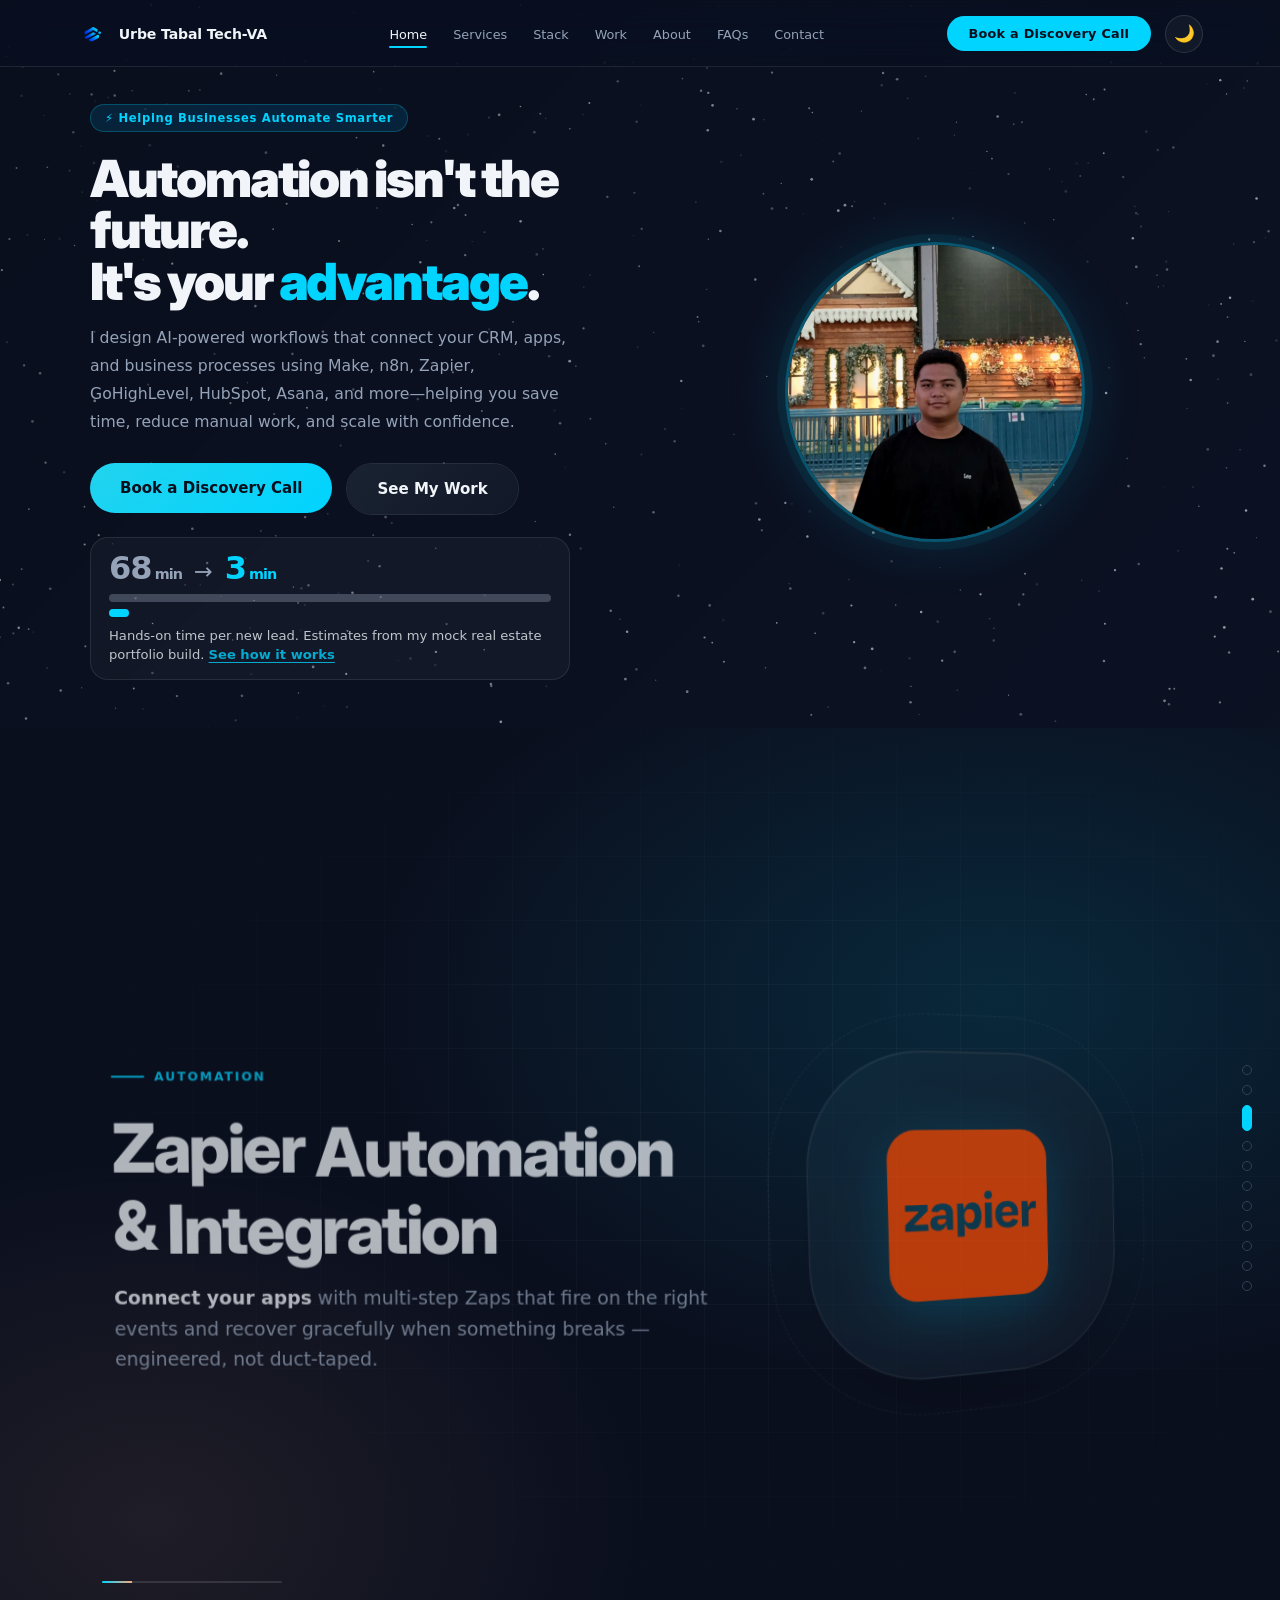
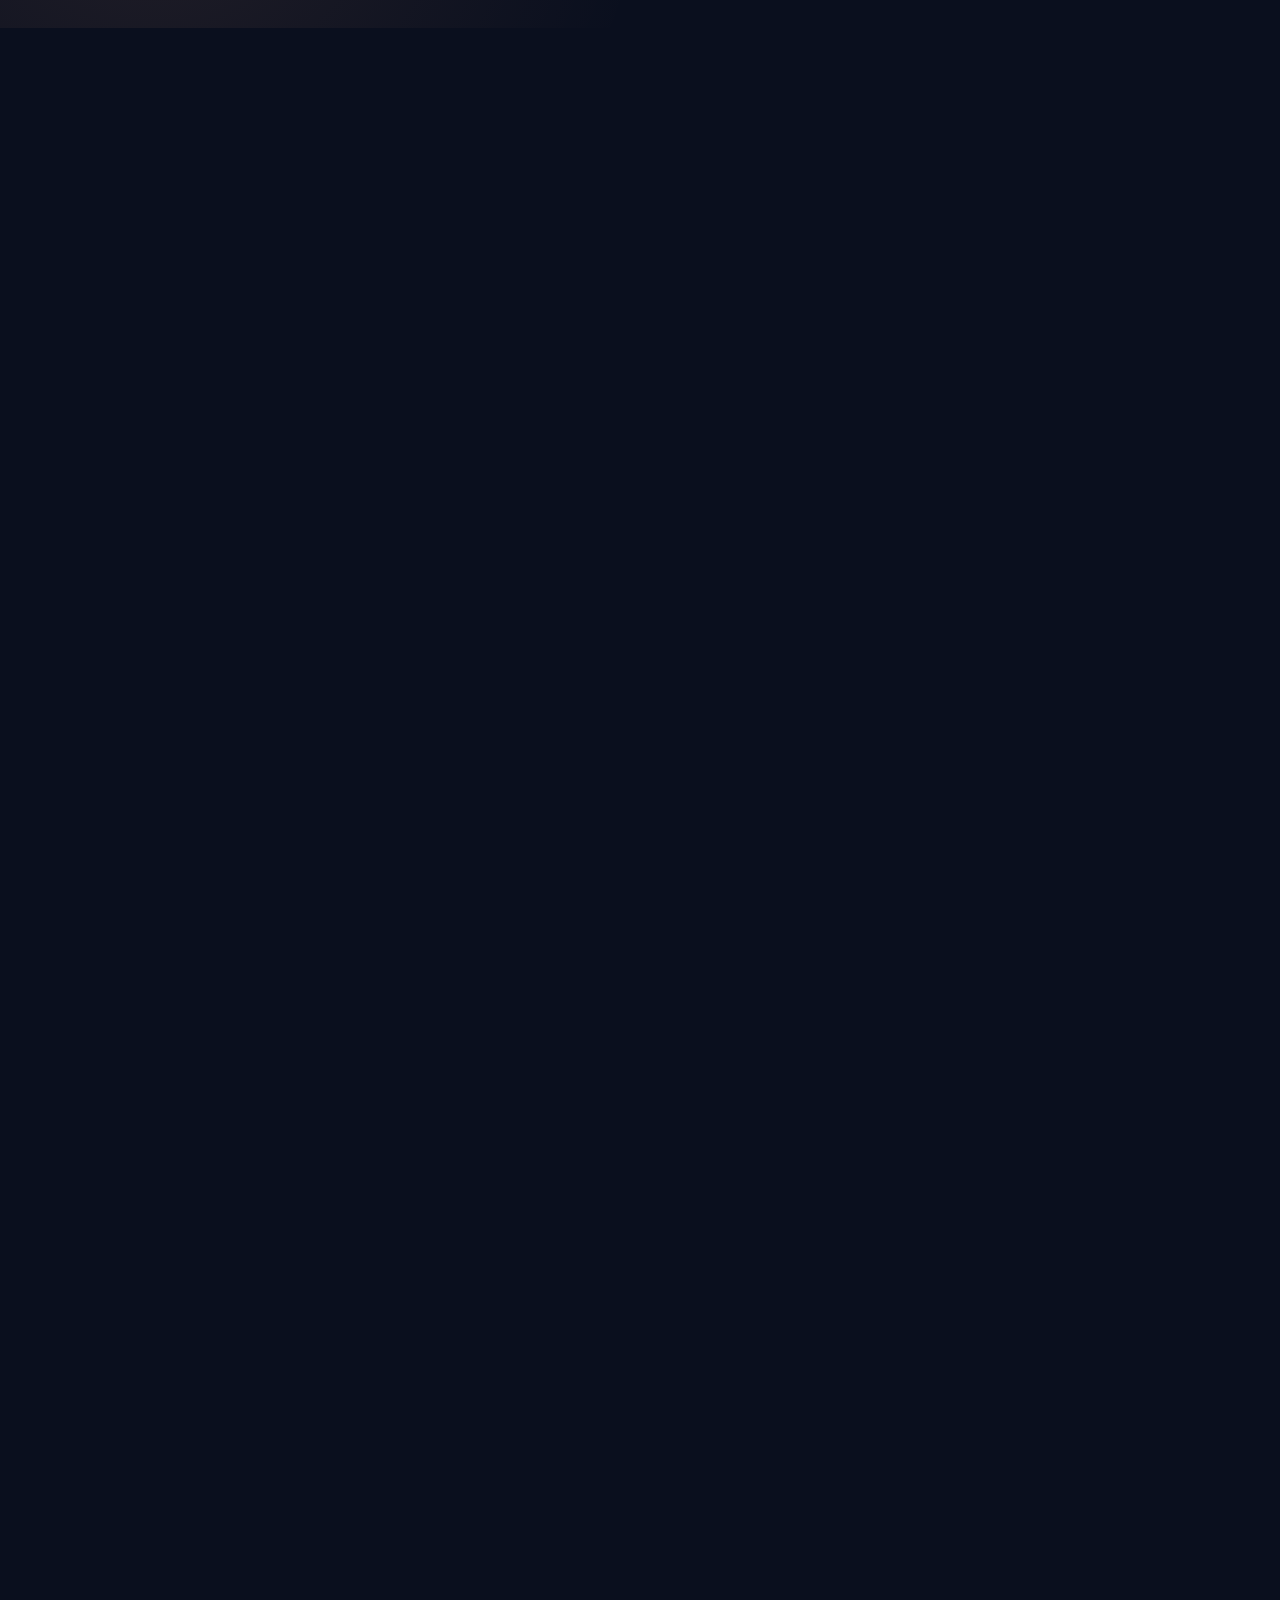
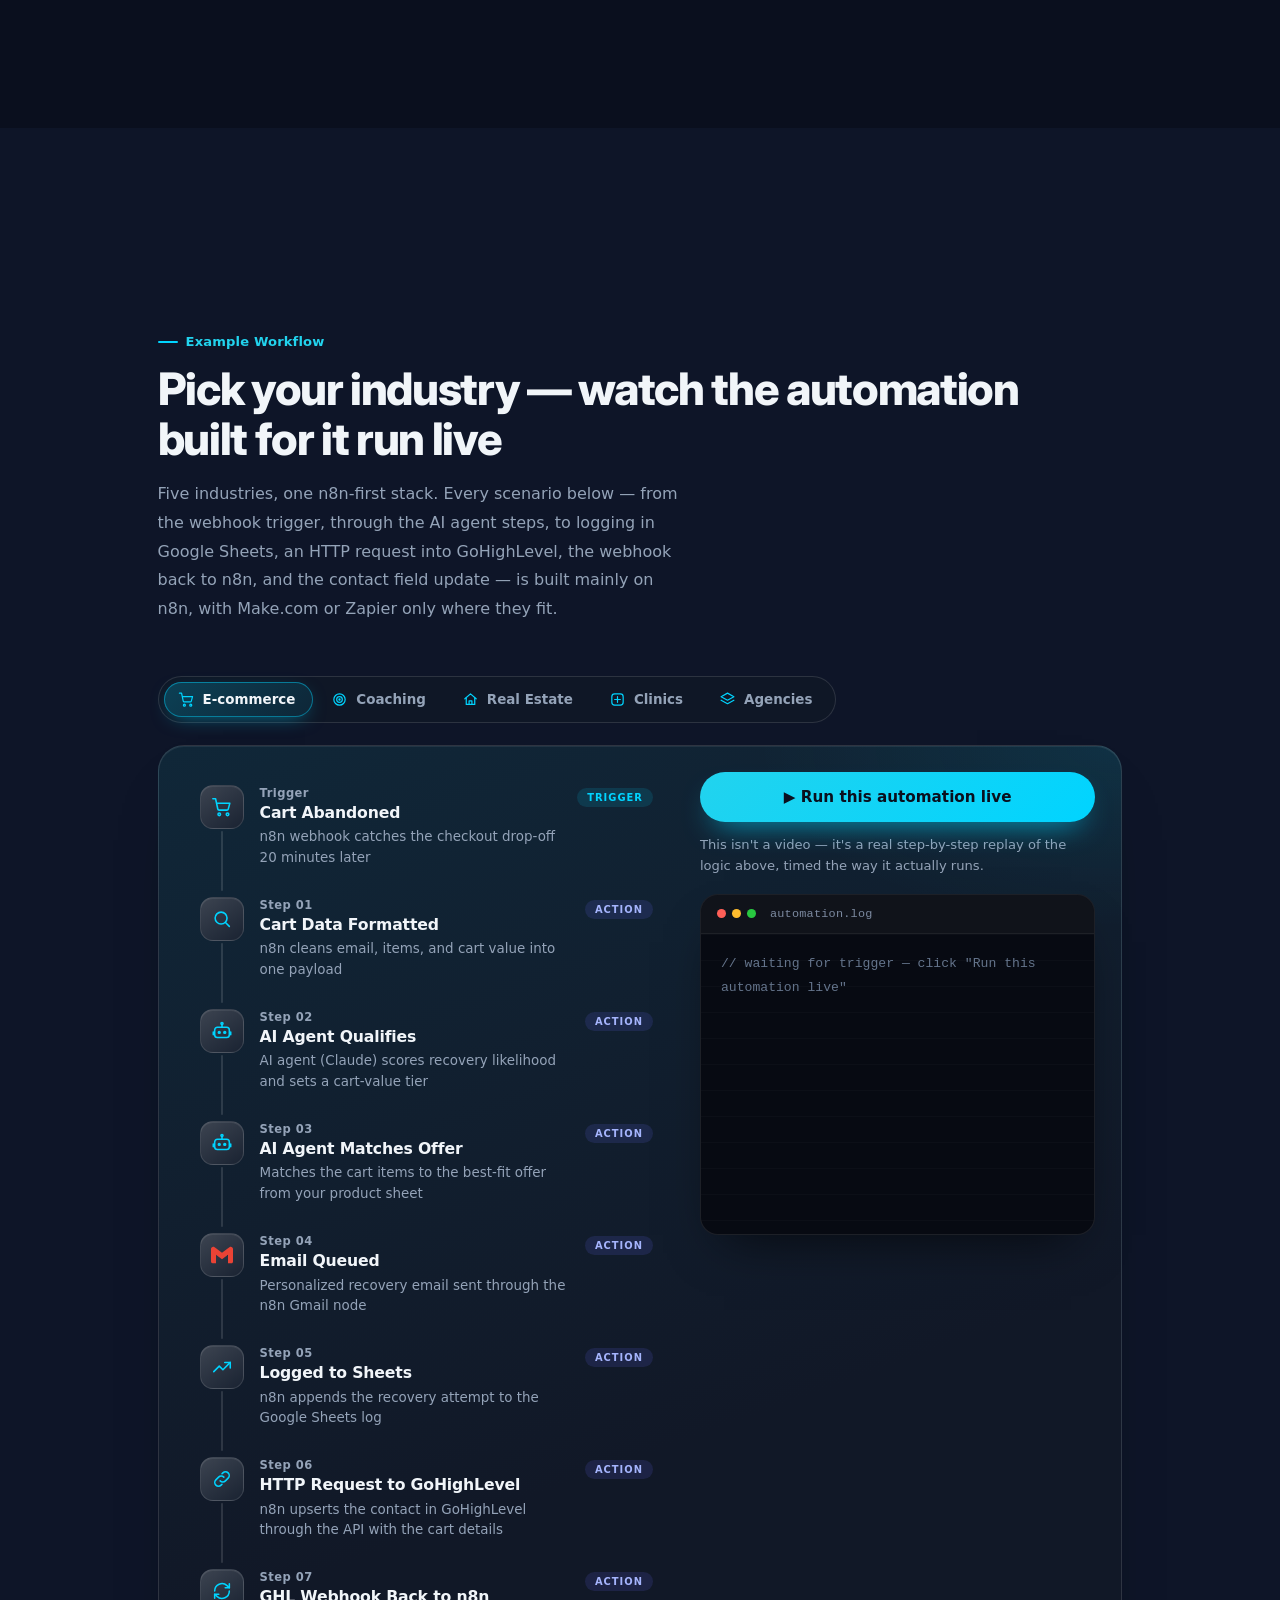
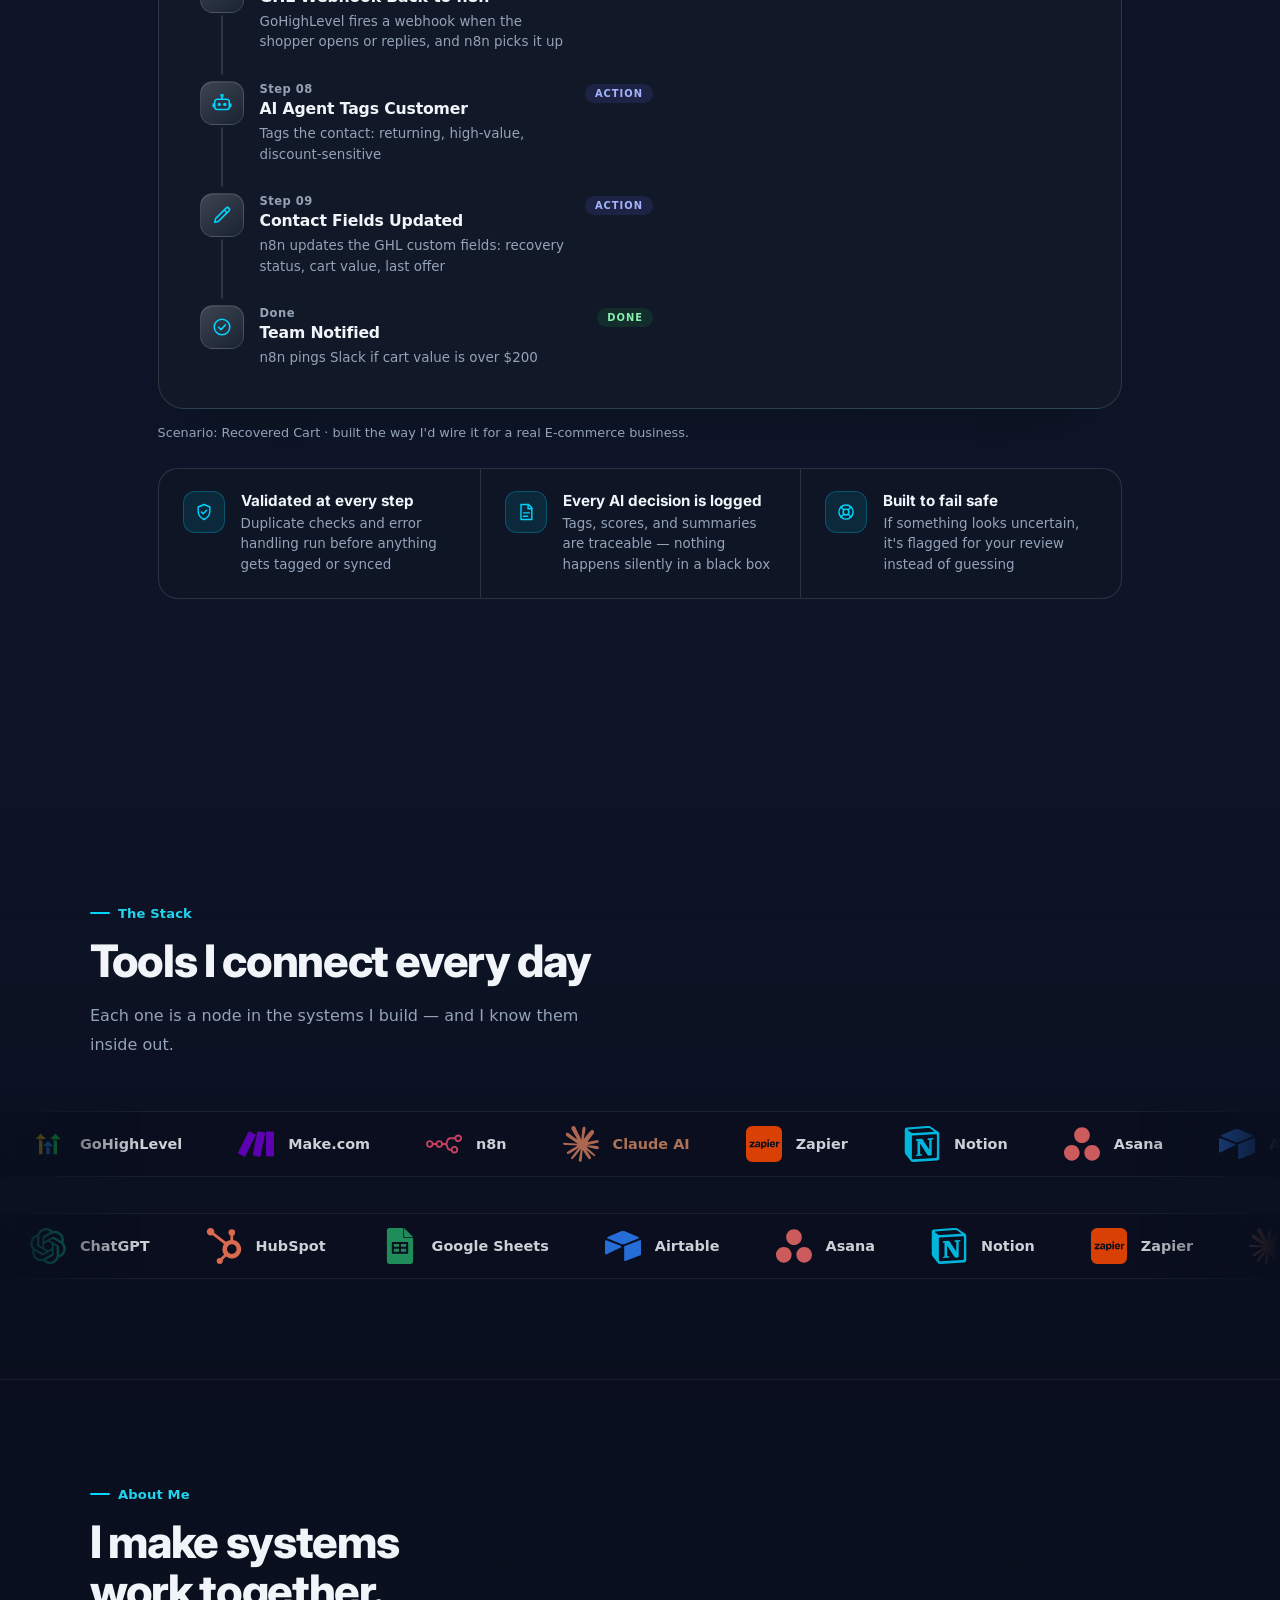
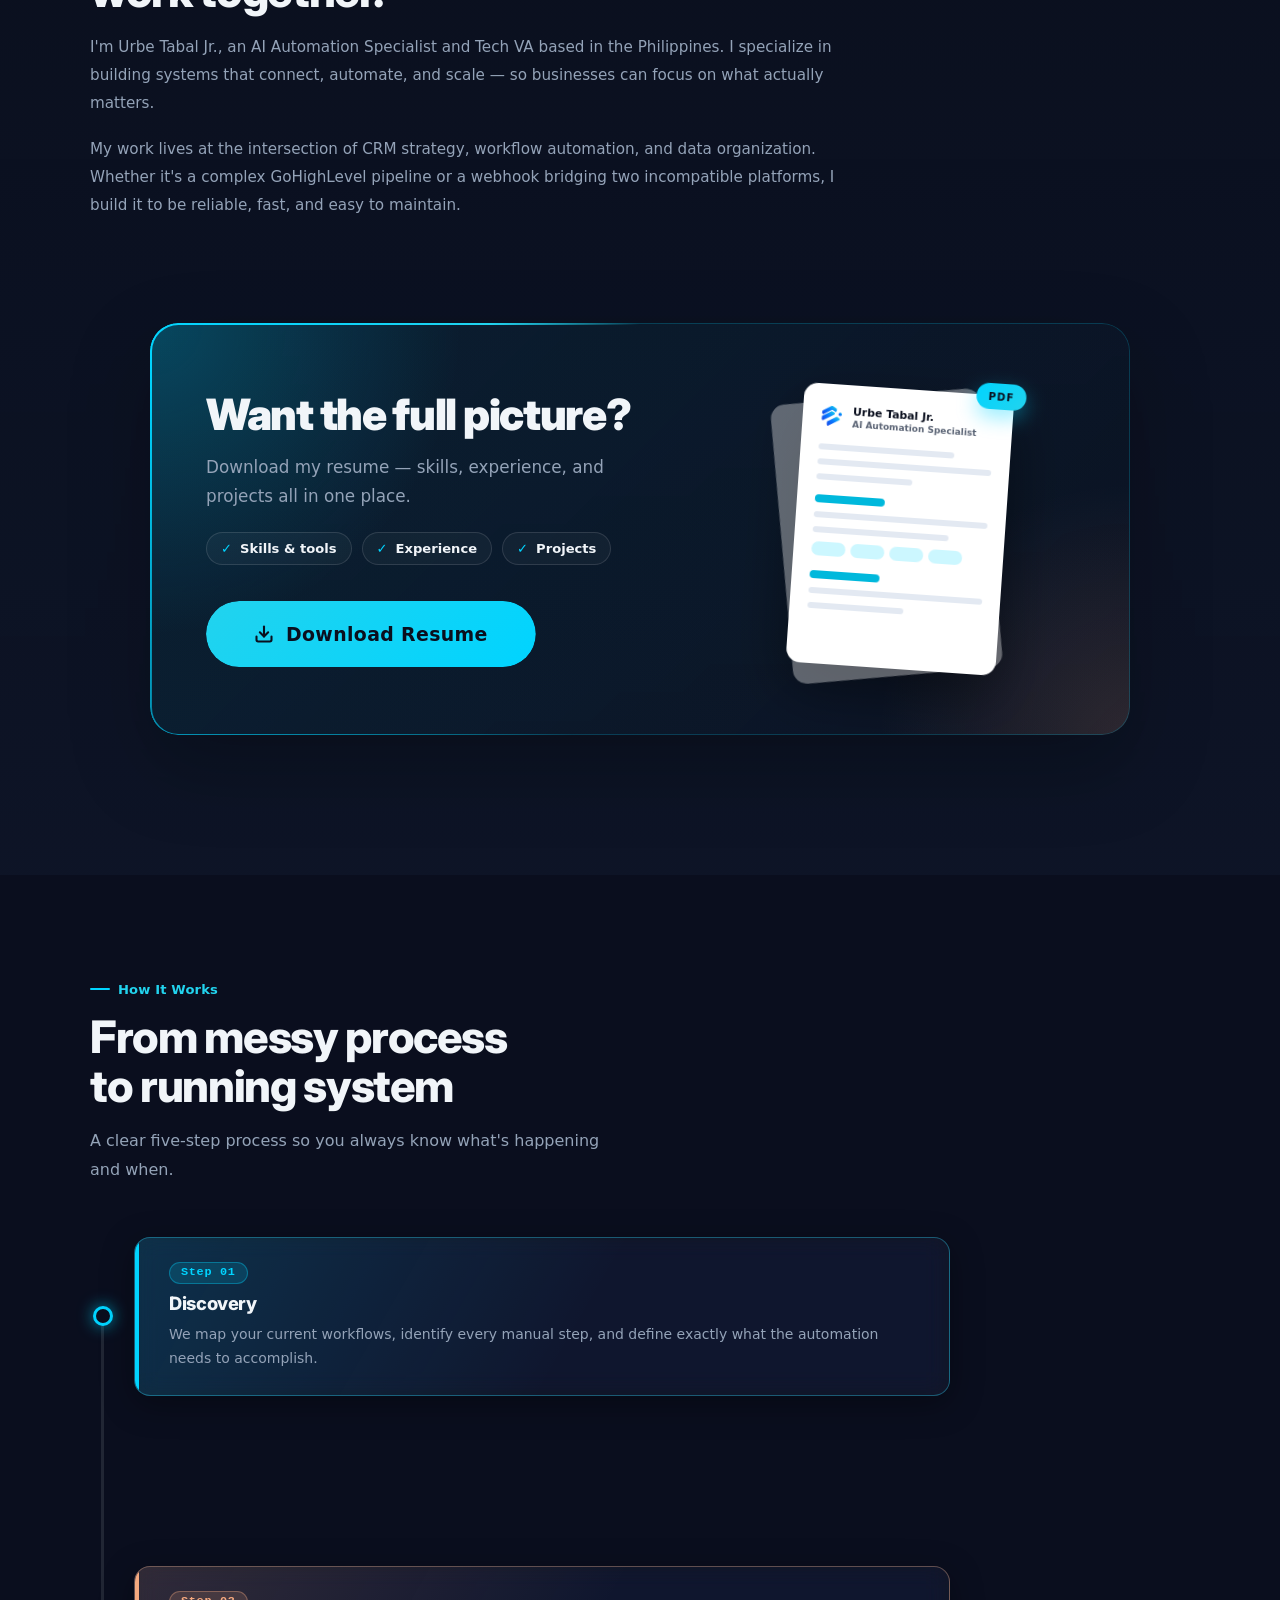
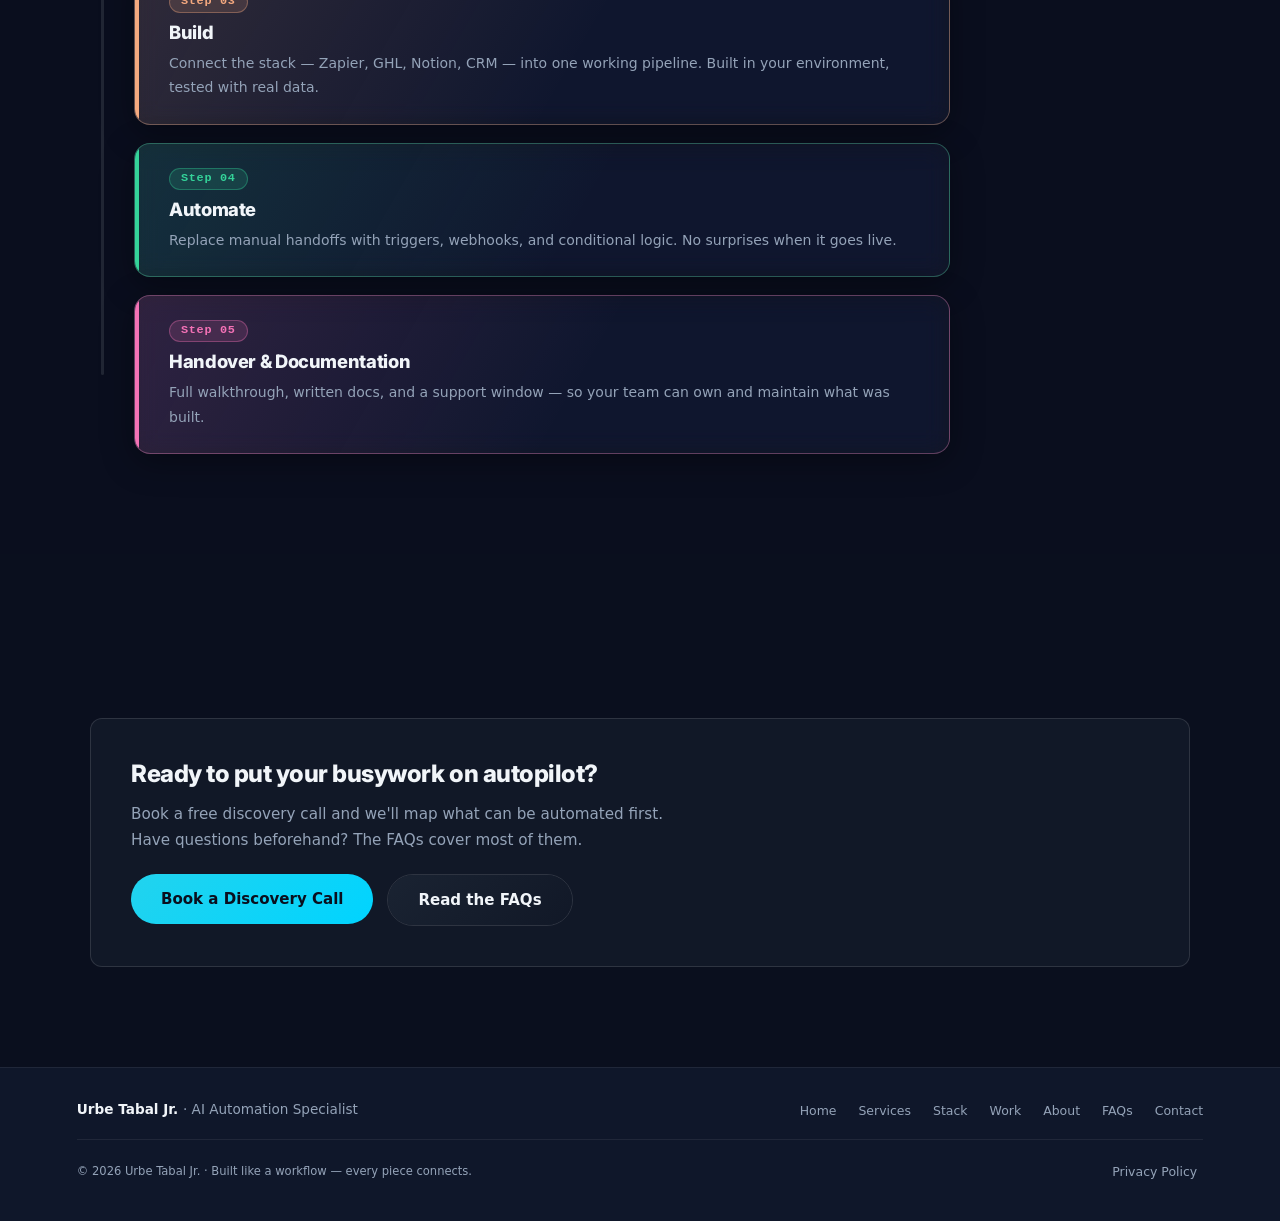
==== commit e6ffdf9b: "Add files via upload" ====
--- a/index.html
+++ b/index.html
@@ -1216,7 +1216,270 @@
 #sparkles-bg canvas{width:100%!important;height:100%!important}
 #aurora-mesh,#ai-lines-canvas{display:none!important}
 </style>
-<style id="crit">.nav-cta,.nav-cta-desktop,.nav-cta-mobile,.nav-mobile-panel .nav-cta{border-radius:999px!important}.nav-mobile-panel:not(.open){visibility:hidden}</style></head>
+<style id="crit">.nav-cta,.nav-cta-desktop,.nav-cta-mobile,.nav-mobile-panel .nav-cta{border-radius:999px!important}.nav-mobile-panel:not(.open){visibility:hidden}</style><style id="footer-legal-css">
+.footer-bottom{display:flex;align-items:center;justify-content:space-between;flex-wrap:wrap;gap:8px 16px;width:100%;border-top:1px solid var(--border);padding-top:14px}
+.footer-legal{display:flex;flex-wrap:wrap;gap:4px 18px;list-style:none}
+.footer-legal a{display:inline-block;padding:10px 6px;font-size:.78rem;font-weight:500;color:var(--muted);text-decoration:none;transition:color .2s}
+.footer-legal a:hover{color:var(--cyan)}
+</style>
+<style id="svc-modern">
+/* ═══ Services cards — modern pass: bento layout, animated gradient border, cursor glow, staggered entrance ═══ */
+@property --svc-a{syntax:'<angle>';inherits:false;initial-value:0deg}
+@keyframes svcSpin{to{--svc-a:360deg}}
+@keyframes svcIn{from{opacity:0;filter:blur(8px);transform:translateY(30px) scale(.96)}to{opacity:1;filter:blur(0);transform:none}}
+@keyframes svcIconIn{0%{transform:scale(.5) rotate(-12deg);opacity:0}60%{transform:scale(1.12) rotate(3deg);opacity:1}100%{transform:none}}
+@keyframes svcFloat{0%,100%{transform:translateY(0)}50%{transform:translateY(-5px)}}
+@keyframes svcDot{0%,100%{box-shadow:0 0 0 0 currentColor}50%{box-shadow:0 0 0 5px transparent}}
+
+#services .services-grid{counter-reset:svc;gap:22px;grid-auto-flow:row dense}
+#services .svc-card{
+  counter-increment:svc;
+  padding:30px 28px 30px!important;border-radius:22px!important;
+  background:linear-gradient(155deg,color-mix(in srgb,var(--card) 90%,var(--cyan) 10%) 0%,var(--card) 48%)!important;
+  border:1px solid var(--border2)!important;
+  box-shadow:inset 0 1px 0 var(--glass-highlight),0 18px 40px -26px var(--shadow)!important;
+  transition:box-shadow .3s,border-color .3s,background .3s,opacity .6s ease;
+  isolation:isolate;
+}
+#services .svc-card.reveal.visible{animation:svcIn .85s cubic-bezier(.22,1,.36,1) backwards}
+#services .svc-card:nth-child(3n+2).visible{animation-delay:.09s}
+#services .svc-card:nth-child(3n+3).visible{animation-delay:.18s}
+
+/* animated gradient ring on hover */
+#services .svc-card::before{
+  content:''!important;position:absolute!important;inset:0!important;left:0!important;top:0!important;right:0!important;bottom:0!important;
+  width:auto!important;height:auto!important;padding:1.5px;border-radius:inherit;
+  background:conic-gradient(from var(--svc-a),transparent 0 52%,var(--cyan) 72%,var(--accent,#F5A97F) 88%,transparent 100%)!important;
+  -webkit-mask:linear-gradient(#000 0 0) content-box,linear-gradient(#000 0 0);-webkit-mask-composite:xor;
+  mask:linear-gradient(#000 0 0) content-box,linear-gradient(#000 0 0);mask-composite:exclude;
+  opacity:0!important;transition:opacity .4s;pointer-events:none;z-index:2;
+}
+#services .svc-card:hover::before{opacity:1!important;width:auto!important;animation:svcSpin 3.2s linear infinite}
+#services .svc-card:hover{border-color:transparent!important;box-shadow:inset 0 1px 0 var(--glass-highlight),0 26px 60px -24px rgba(0,212,255,.32)!important}
+
+/* cursor-following glow (layer is injected by the existing script) */
+#services .svc-spotlight{display:block!important;z-index:0;
+  background:radial-gradient(380px circle at var(--mx,50%) var(--my,50%),rgba(0,212,255,.16),transparent 62%)!important}
+
+/* big ghost numeral */
+#services .svc-card::after{
+  display:none!important;content:none!important;
+  position:absolute;top:22px!important;bottom:auto;right:24px;
+  font-size:2.4rem;font-weight:800;line-height:1;letter-spacing:-.04em;
+  color:var(--text);opacity:.10;pointer-events:none;z-index:0;
+  transition:opacity .4s,transform .5s cubic-bezier(.22,1,.36,1);
+}
+#services .svc-card:hover::after{opacity:.28;transform:translateY(-3px) scale(1.08)}
+#services .services-grid > .svc-card:first-child::after{top:auto!important;bottom:-6px;right:24px;font-size:5.4rem;opacity:.06}
+#services .services-grid > .svc-card:first-child:hover::after{opacity:.14}
+
+/* icon tile */
+#services .svc-icon{
+  width:56px;height:56px;border-radius:16px;margin-bottom:22px;
+  background:linear-gradient(145deg,rgba(255,255,255,.09),rgba(255,255,255,.02));
+  border:1px solid var(--border2);
+  box-shadow:inset 0 1px 0 rgba(255,255,255,.08),0 10px 24px -12px rgba(0,212,255,.45);
+  transition:transform .45s cubic-bezier(.34,1.56,.64,1),box-shadow .3s;
+}
+[data-theme="light"] #services .svc-icon{background:linear-gradient(145deg,rgba(255,255,255,.95),rgba(255,255,255,.6))}
+#services .svc-card.visible .svc-icon{animation:svcIconIn .7s cubic-bezier(.34,1.56,.64,1) .25s backwards}
+#services .svc-card:hover .svc-icon{transform:translateY(-4px) scale(1.08) rotate(-4deg)!important;box-shadow:inset 0 1px 0 rgba(255,255,255,.12),0 16px 30px -10px rgba(0,212,255,.6)}
+#services .svc-icon svg{width:26px;height:26px}
+
+/* category pill */
+#services .svc-num{
+  display:inline-flex!important;align-items:center;gap:8px;
+  font-size:.74rem!important;font-weight:600!important;letter-spacing:.02em!important;text-transform:none!important;
+  padding:5px 13px 5px 11px!important;border-radius:999px!important;margin-bottom:14px!important;
+  color:var(--cyan2)!important;
+  border:1px solid color-mix(in srgb,currentColor 30%,transparent)!important;
+  background:color-mix(in srgb,currentColor 9%,transparent)!important;
+}
+#services .svc-num[style]{color:#cd8562!important}
+#services .svc-num::before{content:'';width:6px;height:6px;border-radius:50%;background:currentColor;animation:svcDot 2.4s ease-in-out infinite}
+
+/* type */
+#services .svc-title{font-size:1.28rem;letter-spacing:-.02em;margin-bottom:12px}
+#services .svc-desc{position:relative;z-index:1;max-width:46ch}
+#services .svc-desc strong{color:var(--text)!important;font-weight:600!important}
+#services .svc-card > *:not(.svc-spotlight){z-index:1}
+
+/* featured first card spans two columns */
+#services .services-grid > .svc-card:first-child{
+  grid-column:span 2;padding:36px 36px 34px!important;
+  background:radial-gradient(520px 240px at 88% 0%,rgba(205,133,98,.20),transparent 70%),
+             linear-gradient(155deg,color-mix(in srgb,var(--card) 88%,var(--cyan) 12%) 0%,var(--card) 55%)!important;
+}
+#services .services-grid > .svc-card:first-child .svc-title{font-size:1.7rem}
+#services .services-grid > .svc-card:first-child .svc-desc{font-size:1rem;max-width:56ch}
+#services .services-grid > .svc-card:first-child .svc-icon{width:64px;height:64px;border-radius:18px;animation:svcFloat 5s ease-in-out infinite}
+#services .svc-card > div[style*="position:absolute"]{top:18px!important;right:20px!important;padding:4px 12px!important;font-size:.66rem!important}
+
+@media(max-width:900px){#services .services-grid > .svc-card:first-child{grid-column:span 2}}
+@media(max-width:580px){
+  #services .services-grid > .svc-card:first-child{grid-column:auto;padding:30px 26px!important}
+  #services .services-grid > .svc-card:first-child .svc-title{font-size:1.4rem}
+}
+@media(prefers-reduced-motion:reduce){
+  #services .svc-card,#services .svc-card *,#services .svc-card::before{animation:none!important}
+}
+</style>
+<style id="wf-modern">
+/* ═══ Example Workflow — modern pass: scenario window, connected timeline, sticky live log ═══ */
+@keyframes wfDash{to{background-position:0 12px}}
+@keyframes wfPulse{0%,100%{box-shadow:0 0 0 0 rgba(0,212,255,.45)}50%{box-shadow:0 0 0 9px rgba(0,212,255,0)}}
+@keyframes wfPop{0%{transform:scale(.4);opacity:0}70%{transform:scale(1.15)}100%{transform:scale(1);opacity:1}}
+
+#workflow .ind-tabs{display:inline-flex;flex-wrap:wrap;gap:4px;padding:5px;margin-bottom:22px;border-radius:999px;border:1px solid var(--border2);background:color-mix(in srgb,var(--card) 80%,transparent)}
+#workflow .ind-tab{border:0;background:transparent;box-shadow:none;backdrop-filter:none;-webkit-backdrop-filter:none;padding:9px 18px 9px 14px;gap:8px;font-size:.84rem;color:var(--muted);transition:color .2s,background .25s,box-shadow .25s}
+#workflow .ind-tab:hover{transform:none;border:0;color:var(--text);background:color-mix(in srgb,var(--text) 6%,transparent)}
+#workflow .ind-tab.active{color:var(--text);background:linear-gradient(135deg,rgba(0,212,255,.22),rgba(0,212,255,.08));box-shadow:inset 0 0 0 1px rgba(0,212,255,.45),0 6px 20px -8px rgba(0,212,255,.55)}
+#workflow .ind-tab-ico{display:inline-flex;color:var(--cyan)}
+#workflow .ind-tab-ico svg{width:17px;height:17px}
+
+#workflow .wf-stage{display:grid;grid-template-columns:minmax(0,1.1fr) minmax(0,.9fr);gap:32px;align-items:start;padding:26px;border-radius:26px;
+  border:1px solid var(--border2);
+  background:radial-gradient(520px 260px at 100% 0%,rgba(0,212,255,.09),transparent 70%),linear-gradient(160deg,color-mix(in srgb,var(--card) 92%,var(--cyan) 8%),var(--card) 55%);
+  box-shadow:inset 0 1px 0 var(--glass-highlight),0 30px 70px -40px var(--shadow)}
+
+/* timeline */
+#workflow .flow-steps{display:flex;flex-direction:column;align-items:stretch;gap:2px;overflow:visible;padding:0;scroll-behavior:auto}
+#workflow .flow-step{flex:none;min-width:0;position:relative;display:grid;grid-template-columns:44px minmax(0,1fr) auto;column-gap:16px;align-items:start;text-align:left;
+  padding:12px 14px;border:1px solid transparent;border-radius:16px;background:transparent;backdrop-filter:none;-webkit-backdrop-filter:none;box-shadow:none;
+  transition:background .25s,border-color .25s}
+#workflow .flow-step:hover{transform:none;box-shadow:none;border-color:var(--border);background:color-mix(in srgb,var(--text) 4%,transparent)}
+#workflow .flow-step:not(:last-child)::before{content:'';position:absolute;left:35px;top:58px;bottom:-10px;width:2px;border-radius:2px;background:linear-gradient(to bottom,#22c55e,#4ade80) top/100% 0% no-repeat,linear-gradient(var(--border2),var(--border2)) top/100% 100% no-repeat;z-index:0}
+#workflow .flow-icon{width:44px;height:44px;margin:0;border-radius:13px;display:flex;align-items:center;justify-content:center;position:relative;z-index:1;
+  color:var(--cyan);background:linear-gradient(145deg,color-mix(in srgb,var(--card2) 85%,#fff 15%),var(--card2));border:1px solid var(--border2);
+  box-shadow:inset 0 1px 0 rgba(255,255,255,.07);transition:color .3s,border-color .3s,background .3s,box-shadow .3s}
+#workflow .flow-icon svg{width:22px;height:22px}
+#workflow .flow-body{min-width:0;padding-top:1px}
+#workflow .flow-step-label{font-size:.72rem;letter-spacing:.04em;text-transform:none;font-weight:600;color:var(--muted);margin-bottom:3px}
+#workflow .flow-step-title{font-size:.98rem;font-weight:700;letter-spacing:-.01em;margin-bottom:4px}
+#workflow .flow-step-desc{font-size:.84rem;line-height:1.55;max-width:48ch}
+#workflow .flow-badge{margin-top:3px;font-size:.62rem;padding:4px 10px;align-self:start}
+#workflow .flow-arrow{display:none}
+
+#workflow .flow-step.pg-active{transform:none;background:linear-gradient(90deg,rgba(0,212,255,.10),rgba(0,212,255,.02));border-color:rgba(0,212,255,.38);box-shadow:none}
+#workflow .flow-step.pg-active .flow-icon{animation:wfPulse 1.4s ease-out infinite;color:#06131f;background:linear-gradient(145deg,var(--cyan2),var(--cyan));border-color:transparent}
+#workflow .flow-step.pg-done{background:transparent;border-color:transparent}
+#workflow .flow-step.pg-done .flow-icon{color:#4ade80;border-color:rgba(34,197,94,.55);background:rgba(34,197,94,.10);animation:none}
+#workflow .flow-step.pg-active:not(:last-child)::before,#workflow .flow-step.pg-done:not(:last-child)::before{background-size:100% 100%,100% 100%;transition:background-size var(--fill,700ms) linear}
+#workflow .flow-step.pg-done::after{top:8px;bottom:auto;left:46px;right:auto;margin:0;width:16px;height:16px;font-size:.55rem;border:2px solid var(--card);z-index:2}
+
+/* run panel + console */
+#workflow .wf-side{position:sticky;top:96px}
+#workflow .pg-panel{margin-top:0;display:flex;flex-direction:column;gap:18px}
+#workflow .pg-panel-left{flex-direction:column;align-items:stretch;gap:12px}
+#workflow .pg-run-btn{padding:16px 22px;border-radius:999px;font-size:.95rem;background:linear-gradient(135deg,var(--cyan2),var(--cyan));box-shadow:0 14px 30px -14px rgba(0,212,255,.8)}
+#workflow .pg-hint{font-size:.82rem;line-height:1.6}
+#workflow .pg-console{border-radius:18px;border:1px solid rgba(255,255,255,.09);background:#070a12;box-shadow:0 24px 50px -24px rgba(0,0,0,.7)}
+#workflow .pg-console-head{padding:12px 16px;background:rgba(255,255,255,.035)}
+#workflow .pg-console-title{font-size:.74rem;color:#7c8aa0}
+#workflow .pg-console-body{min-height:300px;max-height:360px;padding:18px 20px;font-size:.82rem;line-height:1.85;
+  background-image:linear-gradient(rgba(255,255,255,.018) 1px,transparent 1px);background-size:100% 26px}
+#workflow .pg-console-line{color:#a8ecff}
+#workflow .pg-console-line.pg-console-idle{color:#64748b}
+#workflow .pg-console-line .pg-ts{color:#5b6b82}
+#workflow .pg-result{margin-top:16px}
+#workflow .pg-result.show{max-height:320px;border-radius:14px;align-items:flex-start}
+#workflow .ind-attrib{margin-top:16px;color:var(--muted);font-size:.8rem}
+
+/* trust strip */
+#workflow .pg-trust{margin-top:28px;display:grid;grid-template-columns:repeat(3,1fr);gap:0;border:1px solid var(--border2);border-radius:20px;overflow:hidden;background:color-mix(in srgb,var(--card) 70%,transparent)}
+#workflow .pg-trust-item{border:0;border-radius:0;background:transparent;backdrop-filter:none;-webkit-backdrop-filter:none;box-shadow:none;padding:22px 24px;gap:16px;align-items:flex-start;transition:background .25s}
+#workflow .pg-trust-item:hover{transform:none;background:color-mix(in srgb,var(--text) 4%,transparent)}
+#workflow .pg-trust-item + .pg-trust-item{border-left:1px solid var(--border2)}
+#workflow .pg-trust-icon{width:42px;height:42px;border-radius:12px;display:flex;align-items:center;justify-content:center;color:var(--cyan);background:rgba(0,212,255,.10);border:1px solid rgba(0,212,255,.25);font-size:0}
+#workflow .pg-trust-icon svg{width:20px;height:20px}
+#workflow .pg-trust-title{font-size:.95rem}
+#workflow .pg-trust-sub{font-size:.84rem;line-height:1.55}
+
+@media(max-width:900px){
+  #workflow .wf-stage{grid-template-columns:1fr;padding:18px;gap:24px}
+  #workflow .wf-side{position:static;order:-1}
+  #workflow .pg-trust{grid-template-columns:1fr}
+  #workflow .pg-trust-item + .pg-trust-item{border-left:0;border-top:1px solid var(--border2)}
+}
+@media(max-width:580px){
+  #workflow .flow-step{grid-template-columns:40px minmax(0,1fr);padding:12px 8px}
+  #workflow .flow-icon{width:40px;height:40px}
+  #workflow .flow-badge{grid-column:2;justify-self:start;margin-top:6px}
+  #workflow .flow-step:not(:last-child)::before{left:27px}
+  #workflow .ind-tabs{display:flex;border-radius:22px}
+  #workflow .pg-console-body{min-height:240px}
+}
+@media(prefers-reduced-motion:reduce){#workflow .flow-step *,#workflow .flow-step::before{animation:none!important}}
+</style>
+<link rel="stylesheet" href="css/motion.css"/>
+<link rel="stylesheet" href="css/index-design.css"/>
+<script src="js/motion-boot.js"></script>
+<style id="svc-fs-css">
+/* ═══ What I Build — full-screen scroll story (progressive enhancement; built by JS) ═══ */
+#services.svc-fs-off{display:none}
+.svc-fs{position:relative;z-index:5}
+.svc-fs-pin{position:sticky;top:0;height:100vh;height:100svh;overflow:hidden;background:var(--bg);isolation:isolate}
+.svc-fs-pin::before{content:'';position:absolute;inset:0;z-index:-2;
+  background:radial-gradient(900px 560px at 78% 30%,rgba(0,212,255,.13),transparent 70%),
+             radial-gradient(700px 520px at 12% 88%,rgba(245,169,127,.09),transparent 70%)}
+.svc-fs-pin::after{content:'';position:absolute;inset:0;z-index:-1;opacity:.5;pointer-events:none;
+  background-image:linear-gradient(var(--border) 1px,transparent 1px),linear-gradient(90deg,var(--border) 1px,transparent 1px);
+  background-size:64px 64px;-webkit-mask-image:radial-gradient(ellipse at 60% 45%,#000 10%,transparent 72%);mask-image:radial-gradient(ellipse at 60% 45%,#000 10%,transparent 72%)}
+
+.fs-slide{position:absolute;inset:0;display:flex;align-items:center;padding:0 9vw 0 8vw;
+  opacity:var(--o,0);transform:translate3d(0,var(--y,0px),0) scale(var(--s,1));
+  will-change:transform,opacity;contain:layout style;pointer-events:none;visibility:hidden}
+.fs-slide.on{visibility:visible}
+.fs-slide.act{pointer-events:auto}
+.fs-body{position:relative;max-width:1100px;width:100%;margin:0 auto;display:grid;grid-template-columns:minmax(0,1.25fr) minmax(0,.75fr);gap:5vw;align-items:center}
+.fs-copy{position:relative;z-index:2;min-width:0}
+.fs-kicker{display:inline-flex;align-items:center;gap:10px;font-size:.78rem;font-weight:700;letter-spacing:.16em;text-transform:uppercase;color:var(--cyan);
+  transform:translateY(calc(var(--t,0)*-26px))}
+.fs-kicker i{display:block;width:34px;height:2px;border-radius:2px;background:currentColor}
+.fs-title{font-family:'Inter',sans-serif;font-weight:800;letter-spacing:-.035em;line-height:1.03;margin:18px 0 0;color:var(--text);
+  font-size:clamp(2.1rem,5.4vw,4.6rem);transform:translateY(calc(var(--t,0)*-60px))}
+.fs-desc{margin:24px 0 0;max-width:34em;color:var(--muted);font-size:clamp(1rem,1.5vw,1.28rem);line-height:1.65;transform:translateY(calc(var(--t,0)*-96px))}
+.fs-desc strong{color:var(--text);font-weight:600}
+.fs-art{position:relative;aspect-ratio:1;max-height:56vh;width:100%;display:grid;place-items:center;transform:translateY(calc(var(--t,0)*-40px)) rotate(calc(var(--t,0)*6deg))}
+.fs-art::before{content:'';position:absolute;inset:6%;border-radius:36%;border:1px solid var(--border2);
+  background:linear-gradient(150deg,color-mix(in srgb,var(--card) 90%,var(--cyan) 10%),var(--card));box-shadow:0 40px 90px -40px var(--shadow),inset 0 1px 0 var(--glass-highlight)}
+.fs-art::after{content:'';position:absolute;inset:-4%;border-radius:40%;border:1px dashed var(--border2);opacity:.6;animation:fsSpin 38s linear infinite}
+.fs-ico{position:relative;z-index:1;width:46%;aspect-ratio:1;display:grid;place-items:center;color:var(--cyan)}
+.fs-ico img,.fs-ico svg{width:100%!important;height:100%!important;max-width:100%;object-fit:contain;filter:drop-shadow(0 14px 28px rgba(0,212,255,.25))}
+.fs-ico svg{stroke-width:1.4}
+.fs-ico .em-ico{font-size:clamp(4.5rem,11vw,8.5rem)!important;filter:drop-shadow(0 14px 28px rgba(0,212,255,.25))}
+.fs-ghost{position:absolute;right:-1vw;bottom:-6vh;z-index:0;font-family:'Inter',sans-serif;font-weight:800;line-height:.8;letter-spacing:-.06em;font-size:clamp(9rem,28vw,24rem);
+  color:transparent;-webkit-text-stroke:1.5px color-mix(in srgb,var(--text) 10%,transparent);transform:translateY(calc(var(--t,0)*-170px));user-select:none;pointer-events:none}
+.fs-intro .fs-title{font-size:clamp(2.4rem,6.4vw,5.8rem)}
+.fs-intro .fs-body{grid-template-columns:minmax(0,1fr)}
+.fs-hint{margin-top:38px;display:inline-flex;align-items:center;gap:12px;font-size:.8rem;letter-spacing:.14em;text-transform:uppercase;color:var(--muted)}
+.fs-hint b{display:block;width:22px;height:36px;border:1.5px solid var(--border2);border-radius:14px;position:relative}
+.fs-hint b::after{content:'';position:absolute;left:50%;top:7px;width:3px;height:7px;margin-left:-1.5px;border-radius:3px;background:var(--cyan);animation:fsWheel 1.6s ease-in-out infinite}
+
+.fs-rail{position:absolute;right:max(14px,2.2vw);top:50%;transform:translateY(-50%);display:flex;flex-direction:column;gap:10px;z-index:5}
+.fs-dot{width:10px;height:10px;border-radius:50%;border:1.5px solid var(--dim);background:transparent;padding:0;cursor:pointer;transition:transform .3s,background .3s,border-color .3s,height .3s}
+.fs-dot.on{background:var(--cyan);border-color:var(--cyan);height:26px;border-radius:8px}
+.fs-dot:hover{border-color:var(--cyan)}
+.fs-count{position:absolute;left:8vw;bottom:5vh;z-index:5;font-family:'Inter',sans-serif;font-weight:700;font-size:.95rem;letter-spacing:.08em;color:var(--muted);display:flex;align-items:center;gap:14px}
+.fs-count em{font-style:normal;color:var(--text)}
+.fs-bar{display:block;width:clamp(90px,14vw,190px);height:2px;border-radius:2px;background:var(--border2);overflow:hidden}
+.fs-bar i{display:block;height:100%;width:100%;transform-origin:left;transform:scaleX(var(--p,0));background:linear-gradient(90deg,var(--cyan),var(--accent))}
+.fs-kicker,.fs-title,.fs-desc,.fs-art,.sf-use,.sf-tile{will-change:transform}
+@keyframes fsSpin{to{transform:rotate(360deg)}}
+@keyframes fsWheel{0%{transform:translateY(0);opacity:1}70%{transform:translateY(11px);opacity:0}100%{opacity:0}}
+@media(max-width:820px){
+  .fs-slide{padding:0 7vw}
+  .fs-body{grid-template-columns:minmax(0,1fr);gap:3vh;align-content:center}
+  .fs-art{order:-1;max-height:22vh;width:auto;aspect-ratio:1;margin:0}
+  .fs-ghost{font-size:46vw;right:-4vw;bottom:-2vh}
+  .fs-count{left:7vw;bottom:3.5vh}
+  .fs-rail{right:8px;gap:8px}
+  .fs-title{font-size:clamp(1.9rem,8.4vw,2.8rem)}
+  .fs-desc{font-size:1rem;margin-top:16px}
+}
+@media(prefers-reduced-motion:reduce){.fs-art::after,.fs-hint b::after{animation:none}}
+</style>
+</head>
 <body>
 <div class="curtain" id="pageCurtain" aria-hidden="true"></div>
 
@@ -1317,14 +1580,13 @@
         <div class="svc-icon"><img src="[data-uri]" alt="Webhook" style="width:28px;height:28px;object-fit:contain;display:block;"/></div>
         <div class="svc-num">Integration</div><div class="svc-title">API &amp; Webhook Integrations</div><p class="svc-desc"><strong>Bridge platforms that don't talk to each other</strong> — secure API keys, custom webhooks, payload mapping and error handling for real-time data flow.</p>
       </div>
-      <div class="svc-card reveal" style="transition-delay:0.05s"><div class="svc-icon">📊</div><div class="svc-num">Data</div><div class="svc-title">Lead Gen Formatting &amp; Organization</div><p class="svc-desc">Lead capture that <strong>cleans, formats, tags and routes</strong> every lead into the right CRM field — automatically.</p></div>
-      <div class="svc-card reveal" style="transition-delay:0.1s"><div class="svc-icon">🗂️</div><div class="svc-num">Ops</div><div class="svc-title">Project &amp; Task Management Setup</div><p class="svc-desc">Notion workspaces and Asana boards wired to your automations, so <strong>tasks create themselves</strong> and your team always knows what's next.</p></div>
+      <div class="svc-card reveal" style="transition-delay:0.05s"><div class="svc-icon"><span class="em-ico" role="img" aria-label="File cabinet" style="font-size:26px;line-height:1">🗃️</span></div><div class="svc-num">Ops</div><div class="svc-title">Project &amp; Task Management Setup</div><p class="svc-desc">Notion workspaces and Asana boards wired to your automations, so <strong>tasks create themselves</strong> and your team always knows what's next.</p></div>
       <div class="svc-card reveal" style="transition-delay:0.15s">
         <div class="svc-icon"><svg width="26" height="26" viewBox="0 0 24 24" fill="none" stroke="#00D4FF" stroke-width="1.8" stroke-linecap="round" stroke-linejoin="round"><circle cx="12" cy="12" r="3"/><path d="M19.4 15a1.65 1.65 0 0 0 .33 1.82l.06.06a2 2 0 0 1-2.83 2.83l-.06-.06a1.65 1.65 0 0 0-1.82-.33 1.65 1.65 0 0 0-1 1.51V21a2 2 0 0 1-4 0v-.09A1.65 1.65 0 0 0 9 19.4a1.65 1.65 0 0 0-1.82.33l-.06.06a2 2 0 0 1-2.83-2.83l.06-.06A1.65 1.65 0 0 0 4.68 15a1.65 1.65 0 0 0-1.51-1H3a2 2 0 0 1 0-4h.09A1.65 1.65 0 0 0 4.6 9a1.65 1.65 0 0 0-.33-1.82l-.06-.06a2 2 0 0 1 2.83-2.83l.06.06A1.65 1.65 0 0 0 9 4.68a1.65 1.65 0 0 0 1-1.51V3a2 2 0 0 1 4 0v.09a1.65 1.65 0 0 0 1 1.51 1.65 1.65 0 0 0 1.82-.33l.06-.06a2 2 0 0 1 2.83 2.83l-.06.06A1.65 1.65 0 0 0 19.4 9a1.65 1.65 0 0 0 1.51 1H21a2 2 0 0 1 0 4h-.09a1.65 1.65 0 0 0-1.51 1z"/></svg></div>
         <div class="svc-num">Audit</div><div class="svc-title">Workflow Audit &amp; Optimization</div><p class="svc-desc">Automations running slow or breaking? I <strong>find the bottlenecks</strong> and rebuild them for reliability and speed.</p>
       </div>
       <div class="svc-card reveal" style="transition-delay:0.05s"><div class="svc-icon"><img src="[data-uri]" alt="Gmail" style="width:28px;height:28px;object-fit:contain;display:block;"/></div><div class="svc-num">Nurture</div><div class="svc-title">Email Nurture Automation</div><p class="svc-desc"><strong>Follow-ups that never forget</strong> — triggered emails, drip campaigns and behavior-based sends that keep prospects warm.</p></div>
-      <div class="svc-card reveal" style="transition-delay:0.1s"><div class="svc-icon">🗃️</div><div class="svc-num">CRM</div><div class="svc-title">CRM Systems Setup</div><p class="svc-desc">Custom fields, pipelines and automations <strong>shaped around how your team actually sells</strong> — on the CRM platform you use.</p></div>
+      <div class="svc-card reveal" style="transition-delay:0.1s"><div class="svc-icon"><svg width="26" height="26" viewBox="0 0 24 24" fill="none" stroke="var(--cyan)" stroke-width="1.8" stroke-linecap="round" stroke-linejoin="round" aria-hidden="true"><ellipse cx="12" cy="5.5" rx="8" ry="3"/><path d="M4 5.5v6c0 1.7 3.6 3 8 3s8-1.3 8-3v-6"/><path d="M4 11.5v6c0 1.7 3.6 3 8 3s8-1.3 8-3v-6"/></svg></div><div class="svc-num">CRM</div><div class="svc-title">CRM Systems Setup</div><p class="svc-desc">Custom fields, pipelines and automations <strong>shaped around how your team actually sells</strong> — on the CRM platform you use.</p></div>
     </div>
   </div>
 </section>
@@ -1333,51 +1595,54 @@
   <div class="flow-wrap" style="padding:100px 6%">
     <p class="section-label reveal">Example Workflow</p>
     <h2 class="section-heading reveal">Pick your industry — watch the automation<br>built for it run live</h2>
-    <p class="section-sub reveal">One platform, five industries. Every scenario below — from the trigger to the AI step to the final CRM sync — runs entirely on Make.com, so you're never stuck waiting on multiple tools or vendors to talk to each other.</p>
+    <p class="section-sub reveal">Five industries, one n8n-first stack. Every scenario below — from the webhook trigger, through the AI agent steps, to logging in Google Sheets, an HTTP request into GoHighLevel, the webhook back to n8n, and the contact field update — is built mainly on n8n, with Make.com or Zapier only where they fit.</p>
 
     <div class="ind-tabs reveal" id="indTabs"></div>
 
-    <div class="flow-steps reveal" id="pgSteps"></div>
-
-    <div class="pg-panel reveal">
-      <div class="pg-panel-left">
-        <button class="pg-run-btn" id="pgRunBtn">
-          <span id="pgRunLabel">▶ Run this automation live</span>
-        </button>
-        <p class="pg-hint">This isn't a video — it's a real step-by-step replay of the logic above, timed the way it actually runs.</p>
-      </div>
-      <div class="pg-console" id="pgConsole">
-        <div class="pg-console-head">
-          <span class="pg-dot" style="background:#ff5f57"></span>
-          <span class="pg-dot" style="background:#febc2e"></span>
-          <span class="pg-dot" style="background:#28c840"></span>
-          <span class="pg-console-title">automation.log</span>
+    <div class="wf-stage reveal">
+      <div class="wf-timeline"><div class="flow-steps" id="pgSteps"></div></div>
+      <div class="wf-side">
+        <div class="pg-panel">
+          <div class="pg-panel-left">
+            <button class="pg-run-btn" id="pgRunBtn">
+              <span id="pgRunLabel">▶ Run this automation live</span>
+            </button>
+            <p class="pg-hint">This isn't a video — it's a real step-by-step replay of the logic above, timed the way it actually runs.</p>
+          </div>
+          <div class="pg-console" id="pgConsole">
+            <div class="pg-console-head">
+              <span class="pg-dot" style="background:#ff5f57"></span>
+              <span class="pg-dot" style="background:#febc2e"></span>
+              <span class="pg-dot" style="background:#28c840"></span>
+              <span class="pg-console-title">automation.log</span>
+            </div>
+            <div class="pg-console-body" id="pgConsoleBody">
+              <div class="pg-console-line pg-console-idle">// waiting for trigger — click "Run this automation live"</div>
+            </div>
+          </div>
         </div>
-        <div class="pg-console-body" id="pgConsoleBody">
-          <div class="pg-console-line pg-console-idle">// waiting for trigger — click "Run this automation live"</div>
-        </div>
+        <div class="pg-result" id="pgResult"></div>
       </div>
     </div>
-    <div class="pg-result" id="pgResult"></div>
     <p class="ind-attrib" id="indAttrib"></p>
 
     <div class="pg-trust reveal">
       <div class="pg-trust-item">
-        <span class="pg-trust-icon">🔍</span>
+        <span class="pg-trust-icon"><svg viewBox="0 0 24 24" width="22" height="22" fill="none" stroke="currentColor" stroke-width="1.7" stroke-linecap="round" stroke-linejoin="round" aria-hidden="true"><path d="M12 3l7 3v5c0 4.5-3 8-7 10-4-2-7-5.5-7-10V6z"/><path d="m8.8 12 2.2 2.2 4.2-4.4"/></svg></span>
         <div>
           <div class="pg-trust-title">Validated at every step</div>
           <div class="pg-trust-sub">Duplicate checks and error handling run before anything gets tagged or synced</div>
         </div>
       </div>
       <div class="pg-trust-item">
-        <span class="pg-trust-icon">📝</span>
+        <span class="pg-trust-icon"><svg viewBox="0 0 24 24" width="22" height="22" fill="none" stroke="currentColor" stroke-width="1.7" stroke-linecap="round" stroke-linejoin="round" aria-hidden="true"><path d="M6 3h9l4 4v14H6z"/><path d="M14.5 3v5H19M9 13h7M9 17h5"/></svg></span>
         <div>
           <div class="pg-trust-title">Every AI decision is logged</div>
           <div class="pg-trust-sub">Tags, scores, and summaries are traceable — nothing happens silently in a black box</div>
         </div>
       </div>
       <div class="pg-trust-item">
-        <span class="pg-trust-icon">🛟</span>
+        <span class="pg-trust-icon"><svg viewBox="0 0 24 24" width="22" height="22" fill="none" stroke="currentColor" stroke-width="1.7" stroke-linecap="round" stroke-linejoin="round" aria-hidden="true"><circle cx="12" cy="12" r="8.5"/><circle cx="12" cy="12" r="3.5"/><path d="m6 6 3.5 3.5M18 6l-3.5 3.5M6 18l3.5-3.5M18 18l-3.5-3.5"/></svg></span>
         <div>
           <div class="pg-trust-title">Built to fail safe</div>
           <div class="pg-trust-sub">If something looks uncertain, it's flagged for your review instead of guessing</div>
@@ -1624,7 +1889,12 @@
       <li><a href="contact.html">Contact</a></li>
     </ul>
   </div>
-  <div class="footer-copy">© 2026 Urbe Tabal Jr. · Built like a workflow — every piece connects.</div>
+  <div class="footer-bottom">
+    <div class="footer-copy">© 2026 Urbe Tabal Jr. · Built like a workflow — every piece connects.</div>
+    <ul class="footer-legal" aria-label="Legal">
+      <li><a href="privacy.html">Privacy Policy</a></li>
+    </ul>
+  </div>
 </footer>
 <script>// ══════════════════════════════════════
 // AI CIRCUIT BOARD — animated gold PCB-trace background
@@ -1808,6 +2078,7 @@
     running = !document.hidden;
     if (running && !reduceMotion) requestAnimationFrame(draw);
   });
+  window.__circuitPause = function (p) { if (p) { running = false; } else if (!running) { running = true; if (!reduceMotion) requestAnimationFrame(draw); } };
 })();
 
 // ══════════════════════════════════════
@@ -2127,24 +2398,34 @@
       tab: '🛒 E-commerce',
       badge: 'Recovered Cart',
       steps: [
-        { icon: '🛒', label: 'Trigger', title: 'Cart Abandoned', desc: 'Make.com watches the store and catches the checkout drop-off 20 minutes later', badge: 'trigger' },
-        { icon: '🔎', label: 'Step 01', title: 'Cart Data Formatted', desc: 'Make.com cleans email, items, and cart value into one payload', badge: 'action' },
-        { icon: '🤖', label: 'Step 02', title: 'AI Writes Follow-up', desc: 'Make.com AI Agent (Claude) drafts a personalized recovery email', badge: 'action' },
-        { icon: '<svg viewBox="0 0 24 24" width="26" height="26" xmlns="http://www.w3.org/2000/svg" style="display:block;margin:0 auto" fill="#EA4335"><path d="M24 5.457v13.909c0 .904-.732 1.636-1.636 1.636h-3.819V11.73L12 16.64l-6.545-4.91v9.273H1.636A1.636 1.636 0 0 1 0 19.366V5.457c0-2.023 2.309-3.178 3.927-1.964L5.455 4.64 12 9.548l6.545-4.91 1.528-1.145C21.69 2.28 24 3.434 24 5.457z"/></svg>', label: 'Step 03', title: 'Email Queued', desc: 'Sent through Gmail, orchestrated by Make.com', badge: 'action' },
-        { icon: '📊', label: 'Step 04', title: 'Logged to Sheet', desc: 'Make.com appends the recovery attempt to Google Sheets', badge: 'action' },
-        { icon: '✅', label: 'Done', title: 'Team Notified', desc: 'Make.com pings Slack if cart value is over $200', badge: 'done' }
+        { icon: '🛒', label: 'Trigger', title: 'Cart Abandoned', desc: 'n8n webhook catches the checkout drop-off 20 minutes later', badge: 'trigger' },
+        { icon: '🔎', label: 'Step 01', title: 'Cart Data Formatted', desc: 'n8n cleans email, items, and cart value into one payload', badge: 'action' },
+        { icon: '🤖', label: 'Step 02', title: 'AI Agent Qualifies', desc: 'AI agent (Claude) scores recovery likelihood and sets a cart-value tier', badge: 'action' },
+        { icon: '🤖', label: 'Step 03', title: 'AI Agent Matches Offer', desc: 'Matches the cart items to the best-fit offer from your product sheet', badge: 'action' },
+        { icon: '<svg viewBox="0 0 24 24" width="26" height="26" xmlns="http://www.w3.org/2000/svg" style="display:block;margin:0 auto" fill="#EA4335"><path d="M24 5.457v13.909c0 .904-.732 1.636-1.636 1.636h-3.819V11.73L12 16.64l-6.545-4.91v9.273H1.636A1.636 1.636 0 0 1 0 19.366V5.457c0-2.023 2.309-3.178 3.927-1.964L5.455 4.64 12 9.548l6.545-4.91 1.528-1.145C21.69 2.28 24 3.434 24 5.457z"/></svg>', label: 'Step 04', title: 'Email Queued', desc: 'Personalized recovery email sent through the n8n Gmail node', badge: 'action' },
+        { icon: '📈', label: 'Step 05', title: 'Logged to Sheets', desc: 'n8n appends the recovery attempt to the Google Sheets log', badge: 'action' },
+        { icon: '🔗', label: 'Step 06', title: 'HTTP Request to GoHighLevel', desc: 'n8n upserts the contact in GoHighLevel through the API with the cart details', badge: 'action' },
+        { icon: '🔁', label: 'Step 07', title: 'GHL Webhook Back to n8n', desc: 'GoHighLevel fires a webhook when the shopper opens or replies, and n8n picks it up', badge: 'action' },
+        { icon: '🤖', label: 'Step 08', title: 'AI Agent Tags Customer', desc: 'Tags the contact: returning, high-value, discount-sensitive', badge: 'action' },
+        { icon: '✏️', label: 'Step 09', title: 'Contact Fields Updated', desc: 'n8n updates the GHL custom fields: recovery status, cart value, last offer', badge: 'action' },
+        { icon: '✅', label: 'Done', title: 'Team Notified', desc: 'n8n pings Slack if cart value is over $200', badge: 'done' }
       ],
       logLines: [
-        'Trigger fired → cart abandoned 20 minutes ago ($214.50, 3 items) via Make.com',
-        'Make.com → payload formatted: email ✓  3 items ✓  cart value ✓',
-        'Make.com AI Agent (Claude) → drafting recovery email... tone: friendly, 10% offer included',
-        'Gmail → email queued, send-time optimized for 6:00 PM local',
-        'Make.com → row appended to "Cart Recovery Log" in Google Sheets',
-        'Make.com → Slack #sales notified: high-value cart ($214.50) recovery sent'
+        'Trigger fired → n8n webhook caught cart abandoned 20 minutes ago ($214.50, 3 items)',
+        'n8n → payload formatted: email ✓  3 items ✓  cart value ✓',
+        'AI Agent (Claude) → qualified: recovery likelihood 78%, tier "high-value"',
+        'AI Agent → matched best offer: 10% off + matching add-on from "Product Catalog" sheet',
+        'n8n Gmail node → personalized email queued, send-time optimized for 6:00 PM local',
+        'n8n → row appended to "Cart Recovery Log" in Google Sheets',
+        'n8n HTTP Request → POST /contacts/upsert to GoHighLevel, 200 OK',
+        'GoHighLevel → webhook "email.opened" received back in n8n',
+        'AI Agent → GoHighLevel tags added: returning-customer, high-value, discount-sensitive',
+        'n8n HTTP Request → PUT contact custom fields: recovery_status, cart_value, last_offer',
+        'n8n → Slack #sales notified: high-value cart ($214.50) recovery in progress'
       ],
-      result: 'data formatted by Make.com, an AI-personalized recovery email drafted and sent via Gmail, and everything logged — with zero manual follow-up.',
-      stepDelay: 650,
-      aiExtra: 1500
+      result: 'the cart was qualified and matched by an AI agent, emailed and logged to Sheets, synced to GoHighLevel over HTTP, picked up again by webhook, and the contact fields updated — with zero manual follow-up.',
+      stepDelay: 600,
+      aiExtra: 900
     },
     {
       id: 'coaching',
@@ -2152,34 +2433,36 @@
       badge: 'Discovery Call',
       noTimer: true,
       steps: [
-        { icon: '📋', label: 'Trigger', title: 'Application Submitted', desc: 'Make.com watches the form and catches the discovery call submission', badge: 'trigger' },
-        { icon: '🔎', label: 'Step 01', title: 'Answers Formatted', desc: 'Make.com parses goals, budget, and timeline from the form', badge: 'action' },
-        { icon: '🤖', label: 'Step 02', title: 'AI Fit Score', desc: 'Make.com AI Agent (Claude) scores lead fit against your ideal client profile', badge: 'action' },
-        { icon: '📞', label: 'Step 03', title: 'AI Voice Call Placed', desc: 'Vapi voice agent calls the prospect to confirm interest and availability', badge: 'action' },
-        { icon: '{}', label: 'Step 04', title: 'Call Outcome Checked', desc: 'IF the prospect confirms on the call → continue to booking. IF not → log the outcome and end.', badge: 'condition' },
-        { icon: '📊', label: 'Step 05', title: 'Logged in GoHighLevel', desc: 'Prospect added to your GHL pipeline with an AI summary', badge: 'action' },
-        { icon: '📅', label: 'Step 06', title: 'Call Auto-Booked', desc: 'GoHighLevel calendar link sent, high-fit leads prioritized', badge: 'action' },
-        { icon: '📈', label: 'Step 07', title: 'Logged to Sheets', desc: 'Prospect appended to a Google Sheets pipeline tracker for reporting', badge: 'action' },
-        { icon: '🗒️', label: 'Step 08', title: 'Logged to Notion', desc: 'Call summary and AI notes saved to your Notion client database', badge: 'action' },
-        { icon: '📌', label: 'Step 09', title: 'Task Assigned', desc: 'Make.com creates an Asana task — "Prep call notes" — assigned to you', badge: 'action' },
-        { icon: '✅', label: 'Done', title: 'Coach Notified', desc: 'Make.com pings Slack with the AI summary before the call', badge: 'done' }
+        { icon: '📋', label: 'Trigger', title: 'Application Submitted', desc: 'n8n webhook catches the discovery call form submission', badge: 'trigger' },
+        { icon: '🔎', label: 'Step 01', title: 'Answers Formatted', desc: 'n8n parses goals, budget, and timeline from the form', badge: 'action' },
+        { icon: '🤖', label: 'Step 02', title: 'AI Agent Qualifies and Tags', desc: 'AI agent (Claude) scores fit against your ideal client profile and tags the lead by program and intent', badge: 'action' },
+        { icon: '📈', label: 'Step 03', title: 'Logged to Sheets', desc: 'n8n appends the application and fit score to your Google Sheets tracker', badge: 'action' },
+        { icon: '🔗', label: 'Step 04', title: 'HTTP Request to GoHighLevel', desc: 'n8n creates the contact and pipeline card in GoHighLevel through the API', badge: 'action' },
+        { icon: '📞', label: 'Step 05', title: 'AI Voice Call Placed', desc: 'Vapi voice agent calls the prospect to confirm interest and availability', badge: 'action' },
+        { icon: '{}', label: 'Step 06', title: 'Call Outcome Checked', desc: 'IF the prospect confirms on the call → continue to booking. IF not → log the outcome and end.', badge: 'condition' },
+        { icon: '🤖', label: 'Step 07', title: 'AI Agent Finds a Slot', desc: 'Searches your calendar and matches the prospect to the best open call time', badge: 'action' },
+        { icon: '📅', label: 'Step 08', title: 'Call Booked', desc: 'GoHighLevel books the appointment and sends the confirmation', badge: 'action' },
+        { icon: '🔁', label: 'Step 09', title: 'GHL Webhook Back to n8n', desc: 'GoHighLevel fires an appointment-booked webhook and n8n picks it up', badge: 'action' },
+        { icon: '✏️', label: 'Step 10', title: 'Contact Fields Updated', desc: 'n8n updates the GHL contact fields with the call notes, booking time, and AI summary', badge: 'action' },
+        { icon: '✅', label: 'Done', title: 'Coach Notified', desc: 'n8n pings Slack with the AI summary before the call', badge: 'done' }
       ],
       logLines: [
-        'Trigger fired → new discovery call application received via Make.com',
-        'Make.com → parsed: goal ✓  budget ✓  timeline ✓',
-        'Make.com AI Agent (Claude) → scoring fit against ICP... match: 91/100, "high intent"',
+        'Trigger fired → n8n webhook received a new discovery call application',
+        'n8n → parsed: goal ✓  budget ✓  timeline ✓',
+        'AI Agent (Claude) → qualified 91/100, "high intent", tags: 1:1-program, budget-confirmed',
+        'n8n → row appended to "Discovery Pipeline" in Google Sheets',
+        'n8n HTTP Request → POST /contacts/ and /opportunities/ to GoHighLevel, 200 OK',
         'Vapi → AI voice call placed... prospect confirmed availability and interest',
         'IF confirmed on call → TRUE → continuing to booking (ELSE branch would log & end here)',
-        'GoHighLevel → prospect card created in pipeline with AI notes',
-        'GoHighLevel calendar → priority slot booked for Thursday 10:00 AM',
-        'Make.com → prospect logged to Google Sheets "Pipeline Tracker"',
-        'Make.com → call summary logged to Notion client database',
-        'Make.com → Asana task "Prep call notes" assigned to coach',
-        'Make.com → Slack notified with 2-line AI summary before the call'
+        'AI Agent → checked calendar, matched Thursday 10:00 AM (prospect timezone ✓)',
+        'GoHighLevel → appointment booked, confirmation sent to the prospect',
+        'GoHighLevel → webhook "appointment.booked" received back in n8n',
+        'n8n HTTP Request → PUT contact fields: call_notes, booked_time, ai_summary',
+        'n8n → Slack: AI summary posted ahead of the Thursday call'
       ],
-      result: 'the application was scored for fit by AI, confirmed live over an automated Vapi call, and routed by a simple IF/ELSE check — confirmed prospects get booked, logged to Sheets and Notion, and prepped for you in Asana automatically; anything unconfirmed gets logged instead of filling your calendar with a no-show.',
-      stepDelay: 700,
-      aiExtra: 2000
+      result: 'the application was qualified and tagged by an AI agent, logged to Sheets and synced to GoHighLevel over HTTP, confirmed live over a Vapi call, routed by a simple IF/ELSE check, booked, and sent back to n8n by webhook to update the contact fields.',
+      stepDelay: 600,
+      aiExtra: 900
     },
     {
       id: 'realestate',
@@ -2187,93 +2470,109 @@
       badge: 'Buyer Inquiry',
       noTimer: true,
       steps: [
-        { icon: '🏠', label: 'Trigger', title: 'New Inquiry Captured', desc: 'Make.com watches the listing page and catches the buyer inquiry', badge: 'trigger' },
-        { icon: '🔎', label: 'Step 01', title: 'Contact Formatted', desc: 'Make.com parses name, phone, and listing ID', badge: 'action' },
-        { icon: '🤖', label: 'Step 02', title: 'AI Qualifies Lead', desc: 'Make.com AI Agent (Claude) reads the message for budget & urgency', badge: 'action' },
-        { icon: '📞', label: 'Step 03', title: 'AI Voice Call Placed', desc: 'Vapi voice agent calls the buyer to confirm interest and showing time', badge: 'action' },
-        { icon: '{}', label: 'Step 04', title: 'Call Outcome Checked', desc: 'IF the buyer confirms on the call → continue to booking. IF not → log the outcome and end.', badge: 'condition' },
-        { icon: '📊', label: 'Step 05', title: 'Synced to GoHighLevel', desc: 'Contact created in GoHighLevel, tagged by property type', badge: 'action' },
-        { icon: '📅', label: 'Step 06', title: 'Showing Scheduled', desc: 'Make.com sends the Calendly link, showing auto-booked', badge: 'action' },
-        { icon: '📈', label: 'Step 07', title: 'Logged to Sheets', desc: 'Buyer activity appended to a Google Sheets tracker for the team', badge: 'action' },
-        { icon: '🗒️', label: 'Step 08', title: 'Logged to Notion', desc: 'Call summary and AI notes saved to your Notion CRM database', badge: 'action' },
-        { icon: '📌', label: 'Step 09', title: 'Task Assigned', desc: 'Make.com creates an Asana task — "Confirm showing" — assigned to the agent', badge: 'action' },
-        { icon: '✅', label: 'Done', title: 'Agent Notified', desc: 'Make.com sends a Slack alert for same-day follow-up', badge: 'done' }
+        { icon: '🏠', label: 'Trigger', title: 'New Inquiry Captured', desc: 'n8n webhook catches the buyer inquiry from the listing page', badge: 'trigger' },
+        { icon: '🔎', label: 'Step 01', title: 'Contact Formatted', desc: 'n8n parses name, phone, and listing ID', badge: 'action' },
+        { icon: '🤖', label: 'Step 02', title: 'AI Agent Qualifies', desc: 'AI agent (Claude) reads the message for budget and urgency', badge: 'action' },
+        { icon: '🤖', label: 'Step 03', title: 'AI Agent Matches Listings', desc: 'Finds the active listings that fit the buyer criteria and ranks the top three', badge: 'action' },
+        { icon: '📈', label: 'Step 04', title: 'Logged to Sheets', desc: 'n8n appends the buyer and matched listings to a Google Sheets tracker', badge: 'action' },
+        { icon: '🔗', label: 'Step 05', title: 'HTTP Request to GoHighLevel', desc: 'n8n creates the contact in GoHighLevel and tags it by property type', badge: 'action' },
+        { icon: '📞', label: 'Step 06', title: 'AI Voice Call Placed', desc: 'Vapi voice agent calls the buyer to confirm interest and showing time', badge: 'action' },
+        { icon: '{}', label: 'Step 07', title: 'Call Outcome Checked', desc: 'IF the buyer confirms on the call → continue to booking. IF not → log the outcome and end.', badge: 'condition' },
+        { icon: '📅', label: 'Step 08', title: 'Showing Booked', desc: 'GoHighLevel calendar books the showing and sends the confirmation', badge: 'action' },
+        { icon: '🔁', label: 'Step 09', title: 'GHL Webhook Back to n8n', desc: 'GoHighLevel fires a showing-booked webhook and n8n picks it up', badge: 'action' },
+        { icon: '✏️', label: 'Step 10', title: 'Contact Fields Updated', desc: 'n8n updates the GHL fields: matched listings, showing time, budget band', badge: 'action' },
+        { icon: '✅', label: 'Done', title: 'Agent Notified', desc: 'n8n sends a Slack alert for same-day follow-up', badge: 'done' }
       ],
       logLines: [
-        'Trigger fired → buyer inquiry received on listing #4471 via Make.com',
-        'Make.com → parsed: name ✓  phone ✓  listing ID ✓',
-        'Make.com AI Agent (Claude) → reading message... budget: $450–500k, urgency: "this month"',
-        'Vapi → AI voice call placed... buyer confirmed interest and showing time',
+        'Trigger fired → n8n webhook received a new buyer inquiry (Listing #2210)',
+        'n8n → parsed: name ✓  phone ✓  listing ID ✓',
+        'AI Agent (Claude) → qualified: budget ~$450k, urgency "high", pre-approved ✓',
+        'AI Agent → matched 3 active listings to buyer criteria, ranked by fit',
+        'n8n → row appended to "Buyer Tracker" in Google Sheets',
+        'n8n HTTP Request → POST /contacts/upsert to GoHighLevel, tags: single-family, $400-500k',
+        'Vapi → AI voice call placed... buyer confirmed interest and a Saturday showing',
         'IF confirmed on call → TRUE → continuing to booking (ELSE branch would log & end here)',
-        'POST /contacts → GoHighLevel API (201 Created), tagged "hot-buyer"',
-        'Make.com → Calendly showing slot sent for tomorrow 4:00 PM',
-        'Make.com → buyer logged to Google Sheets "Buyer Activity" tracker',
-        'Make.com → call summary logged to Notion CRM database',
-        'Make.com → Asana task "Confirm showing" assigned to agent',
-        'Make.com → Slack notified: showing confirmed for tomorrow 4:00 PM'
+        'GoHighLevel → showing booked for Saturday 11:00 AM, confirmation sent',
+        'GoHighLevel → webhook "appointment.booked" received back in n8n',
+        'n8n HTTP Request → PUT contact fields: matched_listings, showing_time, budget_band',
+        'n8n → Slack alert sent to the agent for same-day follow-up'
       ],
-      result: 'the inquiry was qualified by AI, confirmed live over an automated Vapi call, and routed by a simple IF/ELSE check — confirmed buyers get scheduled, logged to Sheets and Notion, and assigned to the agent in Asana automatically; anything unconfirmed gets logged instead of wasting a showing slot.',
-      stepDelay: 750,
-      aiExtra: 2300
+      result: 'the inquiry was qualified and matched to listings by an AI agent, logged to Sheets and synced to GoHighLevel over HTTP, confirmed live over a Vapi call, routed by a simple IF/ELSE check, booked, and sent back to n8n by webhook to update the contact fields.',
+      stepDelay: 600,
+      aiExtra: 900
     },
     {
-      id: 'clinic',
+      id: 'clinics',
       tab: '🩺 Clinics',
       badge: 'Patient Intake',
       noTimer: true,
       steps: [
-        { icon: '📋', label: 'Trigger', title: 'Appointment Requested', desc: 'Make.com watches the form and catches the patient intake submission', badge: 'trigger' },
-        { icon: '🔎', label: 'Step 01', title: 'Info Formatted', desc: 'Make.com parses name, insurance, and reason for visit', badge: 'action' },
-        { icon: '🤖', label: 'Step 02', title: 'AI Pre-Triage', desc: 'Make.com AI Agent (Claude) reads and flags urgency from the symptoms described', badge: 'action' },
-        { icon: '📞', label: 'Step 03', title: 'AI Voice Call Placed', desc: 'Vapi voice agent calls the patient to confirm symptoms and preferred time', badge: 'action' },
-        { icon: '{}', label: 'Step 04', title: 'Call Outcome Checked', desc: 'IF the patient confirms on the call → continue to booking. IF not → log the outcome and end.', badge: 'condition' },
-        { icon: '📊', label: 'Step 05', title: 'Synced to GoHighLevel', desc: 'Patient record created in your GoHighLevel CRM', badge: 'action' },
-        { icon: '📅', label: 'Step 06', title: 'Slot Scheduled', desc: 'Make.com books the next available slot based on urgency level', badge: 'action' },
-        { icon: '📈', label: 'Step 07', title: 'Logged to Sheets', desc: 'Patient intake appended to a Google Sheets tracker for the front desk', badge: 'action' },
-        { icon: '🗒️', label: 'Step 08', title: 'Logged to Notion', desc: 'Call summary and triage notes saved to your Notion patient log', badge: 'action' },
-        { icon: '📌', label: 'Step 09', title: 'Task Assigned', desc: 'Make.com creates an Asana task — "Prep patient file" — assigned to staff', badge: 'action' },
+        { icon: '📋', label: 'Trigger', title: 'Appointment Requested', desc: 'n8n webhook catches the intake form and parses name, insurance, and reason for visit', badge: 'trigger' },
+        { icon: '🤖', label: 'Step 01', title: 'AI Agent Pre-Triage', desc: 'AI agent (Claude) reads the request and flags urgency from the reason given', badge: 'action' },
+        { icon: '🤖', label: 'Step 02', title: 'AI Agent Finds Record', desc: 'Searches GoHighLevel for an existing patient and avoids creating a duplicate', badge: 'action' },
+        { icon: '📈', label: 'Step 03', title: 'Logged to Sheets', desc: 'n8n appends the intake to a Google Sheets tracker for the front desk', badge: 'action' },
+        { icon: '🔗', label: 'Step 04', title: 'HTTP Request to GoHighLevel', desc: 'n8n upserts the patient contact in GoHighLevel through the API', badge: 'action' },
+        { icon: '📞', label: 'Step 05', title: 'AI Voice Call Placed', desc: 'Vapi voice agent calls the patient to confirm the reason and preferred time', badge: 'action' },
+        { icon: '{}', label: 'Step 06', title: 'Call Outcome Checked', desc: 'IF the patient confirms on the call → continue to booking. IF not → log the outcome and end.', badge: 'condition' },
+        { icon: '🤖', label: 'Step 07', title: 'AI Agent Matches Provider', desc: 'Matches the right provider and the next open slot based on urgency', badge: 'action' },
+        { icon: '📅', label: 'Step 08', title: 'Appointment Booked', desc: 'GoHighLevel books the slot and sends the confirmation', badge: 'action' },
+        { icon: '🔁', label: 'Step 09', title: 'GHL Webhook Back to n8n', desc: 'GoHighLevel fires an appointment-booked webhook and n8n picks it up', badge: 'action' },
+        { icon: '✏️', label: 'Step 10', title: 'Contact Fields Updated', desc: 'n8n updates the patient fields: provider, appointment time, urgency, visit type', badge: 'action' },
         { icon: '✅', label: 'Done', title: 'Front Desk Notified', desc: 'Make.com alerts staff via Slack/SMS with the AI summary', badge: 'done' }
       ],
       logLines: [
-        'Trigger fired → new patient intake form submitted via Make.com',
-        'Make.com → parsed: name ✓  insurance ✓  reason for visit ✓',
-        'Make.com AI Agent (Claude) → pre-triage read... urgency flagged: "moderate, same-week"',
-        'Vapi → AI voice call placed... patient confirmed symptoms and preferred time',
+        'Trigger fired → n8n webhook received a new appointment request: name ✓  insurance ✓  reason ✓',
+        'AI Agent (Claude) → pre-triage complete: urgency "routine", no red flags in the request',
+        'AI Agent → searched GoHighLevel: existing patient found, no duplicate created',
+        'n8n → row appended to "Front Desk Intake" in Google Sheets',
+        'n8n HTTP Request → POST /contacts/upsert to GoHighLevel, 200 OK',
+        'Vapi → AI voice call placed... patient confirmed reason and preferred time',
         'IF confirmed on call → TRUE → continuing to booking (ELSE branch would log & end here)',
-        'POST /contacts → GoHighLevel API (201 Created)',
-        'Make.com → next available same-week slot booked automatically',
-        'Make.com → patient logged to Google Sheets front-desk tracker',
-        'Make.com → triage notes logged to Notion patient log',
-        'Make.com → Asana task "Prep patient file" assigned to staff',
-        'Make.com → Slack/SMS front desk notified with AI triage summary'
+        'AI Agent → matched Dr. Reyes, next open slot Tuesday 2:30 PM',
+        'GoHighLevel → appointment booked, confirmation sent to the patient',
+        'GoHighLevel → webhook "appointment.booked" received back in n8n',
+        'n8n HTTP Request → PUT contact fields: provider, appt_time, urgency, visit_type',
+        'Make.com → Slack/SMS to the front desk with the AI summary'
       ],
-      result: 'the intake was pre-triaged by AI, confirmed live over an automated Vapi call, and routed by a simple IF/ELSE check — confirmed patients get scheduled, logged to Sheets and Notion, and prepped for staff in Asana automatically; anything unconfirmed gets logged instead of holding a slot open.',
-      stepDelay: 800,
-      aiExtra: 3200
+      result: 'the request was triaged by an AI agent, matched to the right record, provider and slot, logged to Sheets and synced to GoHighLevel over HTTP, confirmed live over a Vapi call, booked, and sent back to n8n by webhook to update the patient fields.',
+      stepDelay: 600,
+      aiExtra: 900
     },
     {
-      id: 'agency',
+      id: 'agencies',
       tab: '🎨 Agencies',
       badge: 'New Brief',
       steps: [
-        { icon: '📋', label: 'Trigger', title: 'New Brief Submitted', desc: 'Make.com watches the form and catches the project brief submission', badge: 'trigger' },
-        { icon: '🔎', label: 'Step 01', title: 'Brief Formatted', desc: 'Make.com parses scope, budget, and deadline', badge: 'action' },
-        { icon: '🤖', label: 'Step 02', title: 'AI Scopes Project', desc: 'Make.com AI Agent (Claude) estimates hours and suggests a package tier', badge: 'action' },
-        { icon: '📊', label: 'Step 03', title: 'Logged in GoHighLevel', desc: 'Project card created on your GHL pipeline board', badge: 'action' },
-        { icon: '📌', label: 'Step 04', title: 'Tasks Created', desc: 'Make.com auto-assigns kickoff tasks to the team in Asana', badge: 'action' },
-        { icon: '✅', label: 'Done', title: 'PM Notified', desc: 'Make.com alerts Slack with the AI project summary', badge: 'done' }
+        { icon: '📋', label: 'Trigger', title: 'New Brief Submitted', desc: 'n8n webhook catches the project brief submission', badge: 'trigger' },
+        { icon: '🔎', label: 'Step 01', title: 'Brief Formatted', desc: 'n8n parses scope, budget, and deadline', badge: 'action' },
+        { icon: '🤖', label: 'Step 02', title: 'AI Agent Qualifies', desc: 'AI agent (Claude) checks the brief against your services and minimum budget', badge: 'action' },
+        { icon: '🤖', label: 'Step 03', title: 'AI Agent Tags and Scopes', desc: 'Estimates hours, suggests a package tier, and tags the lead', badge: 'action' },
+        { icon: '🤖', label: 'Step 04', title: 'AI Agent Finds Past Work', desc: 'Searches Drive for similar past projects and matches the best templates to reuse', badge: 'action' },
+        { icon: '📈', label: 'Step 05', title: 'Logged to Sheets', desc: 'n8n appends the brief, scope, and tier to your Google Sheets pipeline', badge: 'action' },
+        { icon: '🔗', label: 'Step 06', title: 'HTTP Request to GoHighLevel', desc: 'n8n creates the contact and project card on your GHL pipeline board', badge: 'action' },
+        { icon: '🔁', label: 'Step 07', title: 'GHL Webhook Back to n8n', desc: 'GoHighLevel fires a webhook when the card moves to Proposal Accepted and n8n picks it up', badge: 'action' },
+        { icon: '📌', label: 'Step 08', title: 'Tasks Created', desc: 'Zapier auto-assigns kickoff tasks to the team in Asana', badge: 'action' },
+        { icon: '🤖', label: 'Step 09', title: 'AI Agent Books Kickoff', desc: 'Finds a shared open slot and books the kickoff call', badge: 'action' },
+        { icon: '✏️', label: 'Step 10', title: 'Contact Fields Updated', desc: 'n8n updates the GHL fields: package tier, kickoff date, project owner', badge: 'action' },
+        { icon: '✅', label: 'Done', title: 'PM Notified', desc: 'n8n alerts Slack with the AI project summary', badge: 'done' }
       ],
       logLines: [
-        'Trigger fired → new project brief submitted via Make.com',
-        'Make.com → parsed: scope ✓  budget ✓  deadline ✓',
-        'Make.com AI Agent (Claude) → estimating scope... suggested tier: "Growth Package", ~18 hrs',
-        'GoHighLevel → project card created in "New Requests" pipeline',
-        'Make.com → 4 kickoff tasks created and assigned to team in Asana',
-        'Make.com → Slack PM notified with AI project summary, ready to review'
+        'Trigger fired → n8n webhook caught a new project brief submission',
+        'n8n → parsed: scope ✓  budget ✓  deadline ✓',
+        'AI Agent (Claude) → qualified: fits "Brand Site" service, budget above the minimum',
+        'AI Agent → estimated 42 hrs, suggested "Growth" tier, tags: web-build, mid-budget',
+        'AI Agent → matched 2 similar past projects in Drive, templates attached',
+        'n8n → row appended to "Agency Pipeline" in Google Sheets',
+        'n8n HTTP Request → POST /contacts/ and /opportunities/ to GoHighLevel, 200 OK',
+        'GoHighLevel → webhook "opportunity.stage_changed" received back in n8n',
+        'Zapier → 4 kickoff tasks created and assigned to the team in Asana',
+        'AI Agent → found a shared open slot, kickoff booked Monday 9:00 AM',
+        'n8n HTTP Request → PUT contact fields: package_tier, kickoff_date, project_owner',
+        'n8n → Slack PM notified with the AI project summary, ready to review'
       ],
-      result: 'the brief was formatted and scoped by AI, logged in GoHighLevel, and kickoff tasks were assigned — before your team even opened their inbox.',
-      stepDelay: 850,
-      aiExtra: 3600
+      result: 'the brief was qualified, scoped, and tagged by an AI agent, logged to Sheets and synced to GoHighLevel over HTTP, picked up again by webhook, the kickoff booked, and the contact fields updated — before your team even opened their inbox.',
+      stepDelay: 600,
+      aiExtra: 900
     }
   ];
 
@@ -2281,9 +2580,23 @@
   let running = false;
   const stepDelay = 700;
 
+  // Line icons (replace emoji) — same stroke style everywhere
+  const WF_ICONS = {"🔗": "<path d=\"M10 14a4 4 0 0 0 5.7 0l3-3a4 4 0 0 0-5.7-5.7l-1 1\"/><path d=\"M14 10a4 4 0 0 0-5.7 0l-3 3a4 4 0 0 0 5.7 5.7l1-1\"/>", "🔁": "<path d=\"M4 12a8 8 0 0 1 13.5-5.8L20 8.5\"/><path d=\"M20 4v4.5h-4.5\"/><path d=\"M20 12a8 8 0 0 1-13.5 5.8L4 15.5\"/><path d=\"M4 20v-4.5h4.5\"/>", "✏": "<path d=\"M4 20l1-4L16.5 4.5a2 2 0 0 1 3 3L8 19z\"/><path d=\"m14.5 6.5 3 3\"/>", "🛒": "<circle cx=\"9\" cy=\"20\" r=\"1.4\"/><circle cx=\"18\" cy=\"20\" r=\"1.4\"/><path d=\"M2 3h3l2.4 11.2a1.5 1.5 0 0 0 1.5 1.2h8.4a1.5 1.5 0 0 0 1.5-1.1L20.5 8H6\"/>", "🔎": "<circle cx=\"11\" cy=\"11\" r=\"6.5\"/><path d=\"m20 20-4.2-4.2\"/>", "🤖": "<rect x=\"4\" y=\"8\" width=\"16\" height=\"11\" rx=\"3\"/><path d=\"M12 8V5\"/><circle cx=\"12\" cy=\"3.8\" r=\"1.1\"/><circle cx=\"9\" cy=\"13.5\" r=\"1\" fill=\"currentColor\"/><circle cx=\"15\" cy=\"13.5\" r=\"1\" fill=\"currentColor\"/><path d=\"M2.5 13v3M21.5 13v3\"/>", "📋": "<rect x=\"5\" y=\"4\" width=\"14\" height=\"17\" rx=\"2.5\"/><path d=\"M9 4h6v3H9z\"/><path d=\"M8.5 12h7M8.5 16h5\"/>", "📞": "<path d=\"M5 4h3.5l1.5 4.2-2 1.3a11 11 0 0 0 5.5 5.5l1.3-2 4.2 1.5V18a2 2 0 0 1-2 2A13 13 0 0 1 3 6a2 2 0 0 1 2-2z\"/>", "{}": "<path d=\"M6 4v9\"/><path d=\"M18 11a5 5 0 0 1-5 5H6\"/><circle cx=\"6\" cy=\"4\" r=\"1.8\"/><circle cx=\"18\" cy=\"9\" r=\"1.8\"/><circle cx=\"6\" cy=\"16\" r=\"1.8\"/>", "📊": "<path d=\"M4 20V11M10 20V4M16 20v-6M22 20H2\"/>", "📅": "<rect x=\"3.5\" y=\"5\" width=\"17\" height=\"15\" rx=\"2.5\"/><path d=\"M3.5 10h17M8 3v4M16 3v4\"/>", "📈": "<path d=\"M3 17l6-6 4 4 8-8\"/><path d=\"M15 7h6v6\"/>", "🗒": "<path d=\"M6 3h9l4 4v14H6z\"/><path d=\"M14.5 3v5H19M9 13h7M9 17h5\"/>", "📌": "<rect x=\"4\" y=\"4\" width=\"16\" height=\"16\" rx=\"3\"/><path d=\"m8.5 12.2 2.4 2.4 4.6-5\"/>", "✅": "<circle cx=\"12\" cy=\"12\" r=\"8.5\"/><path d=\"m8.3 12.3 2.6 2.6 4.8-5.2\"/>", "🏠": "<path d=\"M4 11l8-7 8 7\"/><path d=\"M6 10v9h12v-9\"/><path d=\"M10 19v-5h4v5\"/>", "🎯": "<circle cx=\"12\" cy=\"12\" r=\"8\"/><circle cx=\"12\" cy=\"12\" r=\"4\"/><circle cx=\"12\" cy=\"12\" r=\".8\" fill=\"currentColor\"/>", "🩺": "<rect x=\"4\" y=\"4\" width=\"16\" height=\"16\" rx=\"4\"/><path d=\"M12 8v8M8 12h8\"/>", "🎨": "<path d=\"M12 3l9 5-9 5-9-5 9-5z\"/><path d=\"M3 13l9 5 9-5\"/>"};
+  function wfIco(e) {
+    if (typeof e === 'string' && e.indexOf('<svg') === 0) return e;
+    const k = String(e).replace(/\uFE0F/g, '').trim();
+    return WF_ICONS[k]
+      ? '<svg viewBox="0 0 24 24" width="22" height="22" fill="none" stroke="currentColor" stroke-width="1.7" stroke-linecap="round" stroke-linejoin="round" aria-hidden="true">' + WF_ICONS[k] + '</svg>'
+      : e;
+  }
+  function wfTab(t) {
+    const m = String(t).match(/^(\S+)\s+([\s\S]*)$/);
+    return m ? '<span class="ind-tab-ico">' + wfIco(m[1]) + '</span><span>' + m[2] + '</span>' : t;
+  }
+
   function renderTabs() {
     tabsWrap.innerHTML = scenarios
-      .map((s, i) => '<button class="ind-tab' + (i === current ? ' active' : '') + '" data-i="' + i + '">' + s.tab + '</button>')
+      .map((s, i) => '<button class="ind-tab' + (i === current ? ' active' : '') + '" data-i="' + i + '">' + wfTab(s.tab) + '</button>')
       .join('');
     Array.from(tabsWrap.querySelectorAll('.ind-tab')).forEach(btn => {
       btn.addEventListener('click', () => {
@@ -2300,15 +2613,16 @@
     const scenario = scenarios[current];
     stepsWrap.innerHTML = scenario.steps
       .map((s, i) => {
-        const arrow = i < scenario.steps.length - 1 ? '<div class="flow-arrow">→</div>' : '';
         return (
           '<div class="flow-step" data-step="' + i + '">' +
-          '<span class="flow-icon">' + s.icon + '</span>' +
+          '<span class="flow-icon">' + wfIco(s.icon) + '</span>' +
+          '<div class="flow-body">' +
           '<div class="flow-step-label">' + s.label + '</div>' +
           '<div class="flow-step-title">' + s.title + '</div>' +
           '<div class="flow-step-desc">' + s.desc + '</div>' +
+          '</div>' +
           '<span class="flow-badge ' + s.badge + '">' + s.badge + '</span>' +
-          '</div>' + arrow
+          '</div>'
         );
       })
       .join('');
@@ -2372,6 +2686,7 @@
       setTimeout(() => {
         if (i > 0) steps[i - 1].classList.remove('pg-active');
         if (i > 0) steps[i - 1].classList.add('pg-done');
+        step.style.setProperty('--fill', durations[i] + 'ms');
         step.classList.add('pg-active');
         centerStep(step);
         appendLine(scenario.logLines[i], i === steps.length - 1 ? 'pg-ok' : '', elapsedAt[i]);
@@ -2592,5 +2907,243 @@
   }catch(e){console.warn('sparkles failed',e)}
 })();
 </script>
+<!-- Motion layer: GSAP + ScrollTrigger + SplitText + Lenis (local copies) -->
+<script src="js/vendor/gsap.min.js"></script>
+<script src="js/vendor/ScrollTrigger.min.js"></script>
+<script src="js/vendor/SplitText.min.js"></script>
+<script src="js/vendor/lenis.min.js"></script>
+<script src="js/motion.js"></script>
+<script id="svc-fs-js">
+/* What I Build — full-screen scroll story. Builds from the existing cards; the original grid stays as the fallback. */
+(function () {
+  var old = document.getElementById('services');
+  if (!old) return;
+  var cards = Array.prototype.slice.call(old.querySelectorAll('.svc-card'));
+  if (!cards.length) return;
+  var reduce = window.matchMedia && window.matchMedia('(prefers-reduced-motion: reduce)').matches;
+  if (reduce) return;
+
+  var label = (old.querySelector('.section-label') || {}).textContent || 'What I Build';
+  var heading = old.querySelector('.section-heading');
+  var sub = (old.querySelector('.section-sub') || {}).textContent || '';
+  var N = cards.length + 1;                         // intro + every card
+  var STEP = 0.9;                                   // viewport heights of scrolling per slide
+
+  var wrap = document.createElement('section');
+  wrap.className = 'svc-fs';
+  wrap.id = 'what-i-build';
+  wrap.setAttribute('aria-label', 'What I build');
+  var pin = document.createElement('div');
+  pin.className = 'svc-fs-pin';
+  wrap.appendChild(pin);
+
+  function pad(n) { return (n < 10 ? '0' : '') + n; }
+  var slides = [];
+
+  // intro slide
+  var intro = document.createElement('div');
+  intro.className = 'fs-slide fs-intro';
+  intro.innerHTML =
+    '<div class="fs-body"><div class="fs-copy">' +
+    '<div class="fs-kicker"><i></i>' + label + '</div>' +
+    '<h2 class="fs-title">' + (heading ? heading.innerHTML : 'Automation services<br>built for results') + '</h2>' +
+    '<p class="fs-desc">' + sub + '</p>' +
+    '<div class="fs-hint"><b></b>Scroll to explore</div>' +
+    '</div></div>';
+  pin.appendChild(intro); slides.push(intro);
+
+  cards.forEach(function (c, i) {
+    var ico = c.querySelector('.svc-icon');
+    var num = c.querySelector('.svc-num');
+    var ttl = c.querySelector('.svc-title');
+    var dsc = c.querySelector('.svc-desc');
+    var s = document.createElement('div');
+    s.className = 'fs-slide';
+    s.innerHTML =
+      '<div class="fs-body"><div class="fs-copy">' +
+      '<div class="fs-kicker"><i></i>' + (num ? num.textContent : '') + '</div>' +
+      '<h3 class="fs-title">' + (ttl ? ttl.innerHTML : '') + '</h3>' +
+      '<p class="fs-desc">' + (dsc ? dsc.innerHTML : '') + '</p>' +
+      '</div><div class="fs-art" aria-hidden="true"><div class="fs-ico">' + (ico ? ico.innerHTML : '') + '</div></div></div>';
+    pin.appendChild(s); slides.push(s);
+  });
+
+  // rail + counter
+  var rail = document.createElement('div');
+  rail.className = 'fs-rail';
+  var dots = slides.map(function (_, i) {
+    var b = document.createElement('button');
+    b.className = 'fs-dot'; b.type = 'button';
+    b.setAttribute('aria-label', i === 0 ? 'Intro' : 'Go to service ' + i);
+    b.addEventListener('click', function () { goTo(i); });
+    rail.appendChild(b); return b;
+  });
+  pin.appendChild(rail);
+  var count = document.createElement('div');
+  count.className = 'fs-count';
+  count.innerHTML = '<span class="fs-bar"><i></i></span>';
+  pin.appendChild(count);
+  var barEl = count.querySelector('.fs-bar i');
+
+  old.parentNode.insertBefore(wrap, old);
+  old.classList.add('svc-fs-off');
+
+  // pause the background particles while this full-screen section covers them (saves GPU/CPU while scrolling)
+  (function () {
+    if (!('IntersectionObserver' in window)) return;
+    new IntersectionObserver(function (es) {
+      var on = es[0].isIntersecting;
+      try { if (window.__circuitPause) window.__circuitPause(on); } catch (e) {}
+      try { if (window.tsParticles && tsParticles.dom) tsParticles.dom().forEach(function (c) { on ? c.pause() : c.play(); }); } catch (e) {}
+    }, { threshold: 0.02 }).observe(wrap);
+  })();
+
+  var vh = window.innerHeight, top = 0;
+  function measure() {
+    vh = window.innerHeight;
+    wrap.style.height = (vh * (1 + (N - 1) * STEP)) + 'px';
+    top = wrap.getBoundingClientRect().top + window.pageYOffset;
+  }
+  var tw = 0, goal = -1;
+  function stopTween() { if (tw) { cancelAnimationFrame(tw); tw = 0; } goal = -1; }
+  function goTo(i) {
+    i = Math.max(0, Math.min(N - 1, i));
+    stopTween(); goal = i;
+    var from = window.pageYOffset, to = top + i * STEP * vh + 1, t0 = null, dur = Math.min(900, 450 + Math.abs(to - from) * 0.15);
+    function step(t) {
+      if (t0 === null) t0 = t;
+      var k = Math.min(1, (t - t0) / dur), e = k < 0.5 ? 4 * k * k * k : 1 - Math.pow(-2 * k + 2, 3) / 2;
+      window.scrollTo(0, from + (to - from) * e);
+      if (k < 1) tw = requestAnimationFrame(step); else { tw = 0; goal = -1; }
+    }
+    tw = requestAnimationFrame(step);
+  }
+  ['wheel', 'touchstart', 'mousedown'].forEach(function (ev) { window.addEventListener(ev, stopTween, { passive: true }); });
+  function pinned() { var r = wrap.getBoundingClientRect(); return r.top <= 48 && r.bottom >= window.innerHeight - 48; }
+  window.addEventListener('keydown', function (e) {
+    if (e.defaultPrevented || e.altKey || e.ctrlKey || e.metaKey) return;
+    var el = e.target, tag = el && el.tagName;
+    if (tag === 'INPUT' || tag === 'TEXTAREA' || tag === 'SELECT' || tag === 'BUTTON' && e.key === ' ' || (el && el.isContentEditable)) return;
+    if (el && el.closest && el.closest('[role="dialog"],.modal,.viewer')) return;
+    var k = e.key, dir = 0;
+    if (k === 'ArrowDown' || k === 'PageDown' || (k === ' ' && !e.shiftKey)) dir = 1;
+    else if (k === 'ArrowUp' || k === 'PageUp' || (k === ' ' && e.shiftKey)) dir = -1;
+    else return;
+    if (!pinned()) return;
+    var at = goal >= 0 ? goal : Math.round(Math.max(0, Math.min(N - 1, (window.pageYOffset - top) / (STEP * vh))));
+    var nx = at + dir;
+    if (nx < 0 || nx > N - 1) return;            // at either end: let the page keep scrolling normally
+    e.preventDefault(); goTo(nx);
+  });
+  function clamp(v, a, b) { return Math.max(a, Math.min(b, v)); }
+  var lastIdx = -1;
+  function ease(x) { x = clamp(x, 0, 1); return x * x * (3 - 2 * x); }
+  function render(pc) {
+    var near = Math.round(pc);
+    for (var i = 0; i < N; i++) {
+      var raw = clamp(i - pc, -1.2, 1.2);
+      var t = (raw < 0 ? -1 : 1) * (ease(Math.abs(raw)) * 0.55 + Math.abs(raw) * 0.45);   // eased: lingers at centre, glides between
+      var a = Math.abs(t);
+      var s = slides[i];
+      if (a >= 1.15) { if (s.classList.contains('on')) s.classList.remove('on', 'act'); continue; }
+      var o = 1 - ease((a - 0.06) / 0.62);
+      s.classList.add('on');
+      s.classList.toggle('act', i === near);
+      s.style.setProperty('--t', (-t).toFixed(3));
+      s.style.setProperty('--o', o.toFixed(3));
+      s.style.setProperty('--y', (t * 90).toFixed(1) + 'px');
+      s.style.setProperty('--s', (1 - Math.min(1, a) * 0.07).toFixed(3));
+    }
+    if (near !== lastIdx) {
+      lastIdx = near;
+      dots.forEach(function (d, k) { d.classList.toggle('on', k === near); });
+    }
+    pin.style.setProperty('--p', (pc / (N - 1)).toFixed(4));
+    barEl.parentNode.style.setProperty('--p', (pc / (N - 1)).toFixed(4));
+  }
+  var raf = 0, cur = 0, started = false;
+  function target() { return clamp((window.pageYOffset - top) / (STEP * vh), 0, N - 1); }  var vel = 0;
+  function tick() {
+    var tg = target();
+    cur = /\blenis\b/.test(document.documentElement.className) ? tg : cur + (tg - cur) * 0.3;
+    if (Math.abs(tg - cur) < 0.0008) cur = tg;
+    render(cur);
+    raf = (cur !== tg) ? requestAnimationFrame(tick) : 0;
+  }
+  function req() { if (!raf) raf = requestAnimationFrame(tick); }
+  measure(); cur = target(); render(cur);
+  window.addEventListener('scroll', req, { passive: true });
+  window.addEventListener('resize', function () { measure(); req(); });
+  window.addEventListener('load', function () { measure(); req(); });
+  if (document.fonts && document.fonts.ready) document.fonts.ready.then(function () { measure(); req(); });
+})();
+</script>
+<style id="fs-v2">
+/* Card + icon transitions v2: depth-tilt cards, staggered word rise, flip-in icons, popping tiles */
+.fs-slide{transform:perspective(1500px) translate3d(0,var(--y,0px),0) rotateX(calc(var(--t,0)*9deg)) scale(var(--s,1))}
+.fs-title .w{display:inline-block;transform:translateY(calc(var(--t,0)*var(--wd,0)*-1px))}
+.fs-kicker i{transform-origin:left;transform:scaleX(0);transition:transform .7s cubic-bezier(.2,.8,.2,1) .1s}
+.fs-slide.act .fs-kicker i{transform:scaleX(1)}
+.fs-art{transform:perspective(900px) translateY(calc(var(--t,0)*-40px)) rotateY(calc(var(--t,0)*-70deg)) rotate(calc(var(--t,0)*7deg))}
+.fs-slide.act .fs-ico{animation:fsPop .95s cubic-bezier(.2,1.25,.3,1) both,fsBob 5.5s ease-in-out .95s infinite}
+.fs-slide.act .fs-art::before{animation:fsRing 1s cubic-bezier(.2,.8,.2,1) both}
+@keyframes fsPop{0%{opacity:0;transform:scale(.45) rotate(-24deg)}60%{opacity:1}100%{opacity:1;transform:none}}
+@keyframes fsBob{0%,100%{translate:0 0}50%{translate:0 -9px}}
+@keyframes fsRing{0%{transform:scale(.78);opacity:0}100%{transform:none;opacity:1}}
+.fs-slide .sf-tile{opacity:0;scale:.55;transition:opacity .2s,scale .2s,border-color .3s,box-shadow .3s}
+.fs-slide.act .sf-tile{opacity:1;scale:1;transition:opacity .45s calc(var(--i,0)*70ms),scale .75s cubic-bezier(.2,1.3,.3,1) calc(var(--i,0)*70ms),border-color .3s,box-shadow .3s}
+.fs-slide .sf-use li{opacity:0;translate:0 16px;transition:opacity .2s,translate .2s}
+.fs-slide.act .sf-use li{opacity:1;translate:0 0;transition:opacity .5s,translate .6s cubic-bezier(.2,.8,.2,1)}
+.fs-slide.act .sf-use li:nth-child(1){transition-delay:.15s}.fs-slide.act .sf-use li:nth-child(2){transition-delay:.25s}
+.fs-slide.act .sf-use li:nth-child(3){transition-delay:.35s}.fs-slide.act .sf-use li:nth-child(4){transition-delay:.45s}
+@media(prefers-reduced-motion:reduce){.fs-slide.act .fs-ico,.fs-slide.act .fs-art::before{animation:none}}
+</style>
+<script id="fs-v2-js">
+(function () {
+  var wrap = document.querySelector('.svc-fs'); if (!wrap) return;
+  // word-by-word title spans for a staggered rise
+  wrap.querySelectorAll('.fs-title').forEach(function (h) {
+    var wi = 0, tw = document.createTreeWalker(h, NodeFilter.SHOW_TEXT), nodes = [], n;
+    while ((n = tw.nextNode())) nodes.push(n);
+    nodes.forEach(function (t) {
+      var parts = t.nodeValue.split(/(\s+)/), f = document.createDocumentFragment();
+      parts.forEach(function (p) {
+        if (!p) return;
+        if (/^\s+$/.test(p)) { f.appendChild(document.createTextNode(p)); return; }
+        var s = document.createElement('span'); s.className = 'w'; s.style.setProperty('--wd', 10 + wi * 14); s.textContent = p; f.appendChild(s); wi++;
+      });
+      t.parentNode.replaceChild(f, t);
+    });
+  });
+  if (window.matchMedia('(prefers-reduced-motion: reduce)').matches) return;
+
+  // settle: when scrolling stops, glide to the nearest card so it always lands on one
+  var STEP = 0.9, N = wrap.querySelectorAll('.fs-slide').length, timer = 0, tw2 = 0, down = false;
+  function stop() { if (tw2) { cancelAnimationFrame(tw2); tw2 = 0; } }
+  function settle() {
+    if (down || tw2) return;
+    var vh = window.innerHeight, top = wrap.getBoundingClientRect().top + window.pageYOffset;
+    var p = (window.pageYOffset - top) / (STEP * vh);
+    if (p < 0 || p > N - 1) return;                              // outside the story: leave the page alone
+    var r = Math.round(p), to = top + r * STEP * vh + (r === 0 ? 1 : 0), from = window.pageYOffset;
+    if (r === N - 1) to = top + r * STEP * vh - 1;
+    if (Math.abs(to - from) < 2) return;
+    var t0 = null, dur = Math.min(650, 300 + Math.abs(to - from) * 0.5);
+    function step(t) {
+      if (t0 === null) t0 = t;
+      var k = Math.min(1, (t - t0) / dur), e = 1 - Math.pow(1 - k, 3);
+      window.scrollTo(0, from + (to - from) * e);
+      if (k < 1) tw2 = requestAnimationFrame(step); else tw2 = 0;
+    }
+    tw2 = requestAnimationFrame(step);
+  }
+  window.addEventListener('scroll', function () { if (tw2) return; clearTimeout(timer); timer = setTimeout(settle, 170); }, { passive: true });
+  ['wheel', 'touchstart', 'keydown'].forEach(function (ev) { window.addEventListener(ev, function () { stop(); clearTimeout(timer); }, { passive: true }); });
+  window.addEventListener('mousedown', function () { down = true; stop(); }, { passive: true });
+  window.addEventListener('mouseup', function () { down = false; clearTimeout(timer); timer = setTimeout(settle, 170); }, { passive: true });
+  window.addEventListener('touchend', function () { clearTimeout(timer); timer = setTimeout(settle, 260); }, { passive: true });
+})();
+</script>
+
 </body>
 </html>
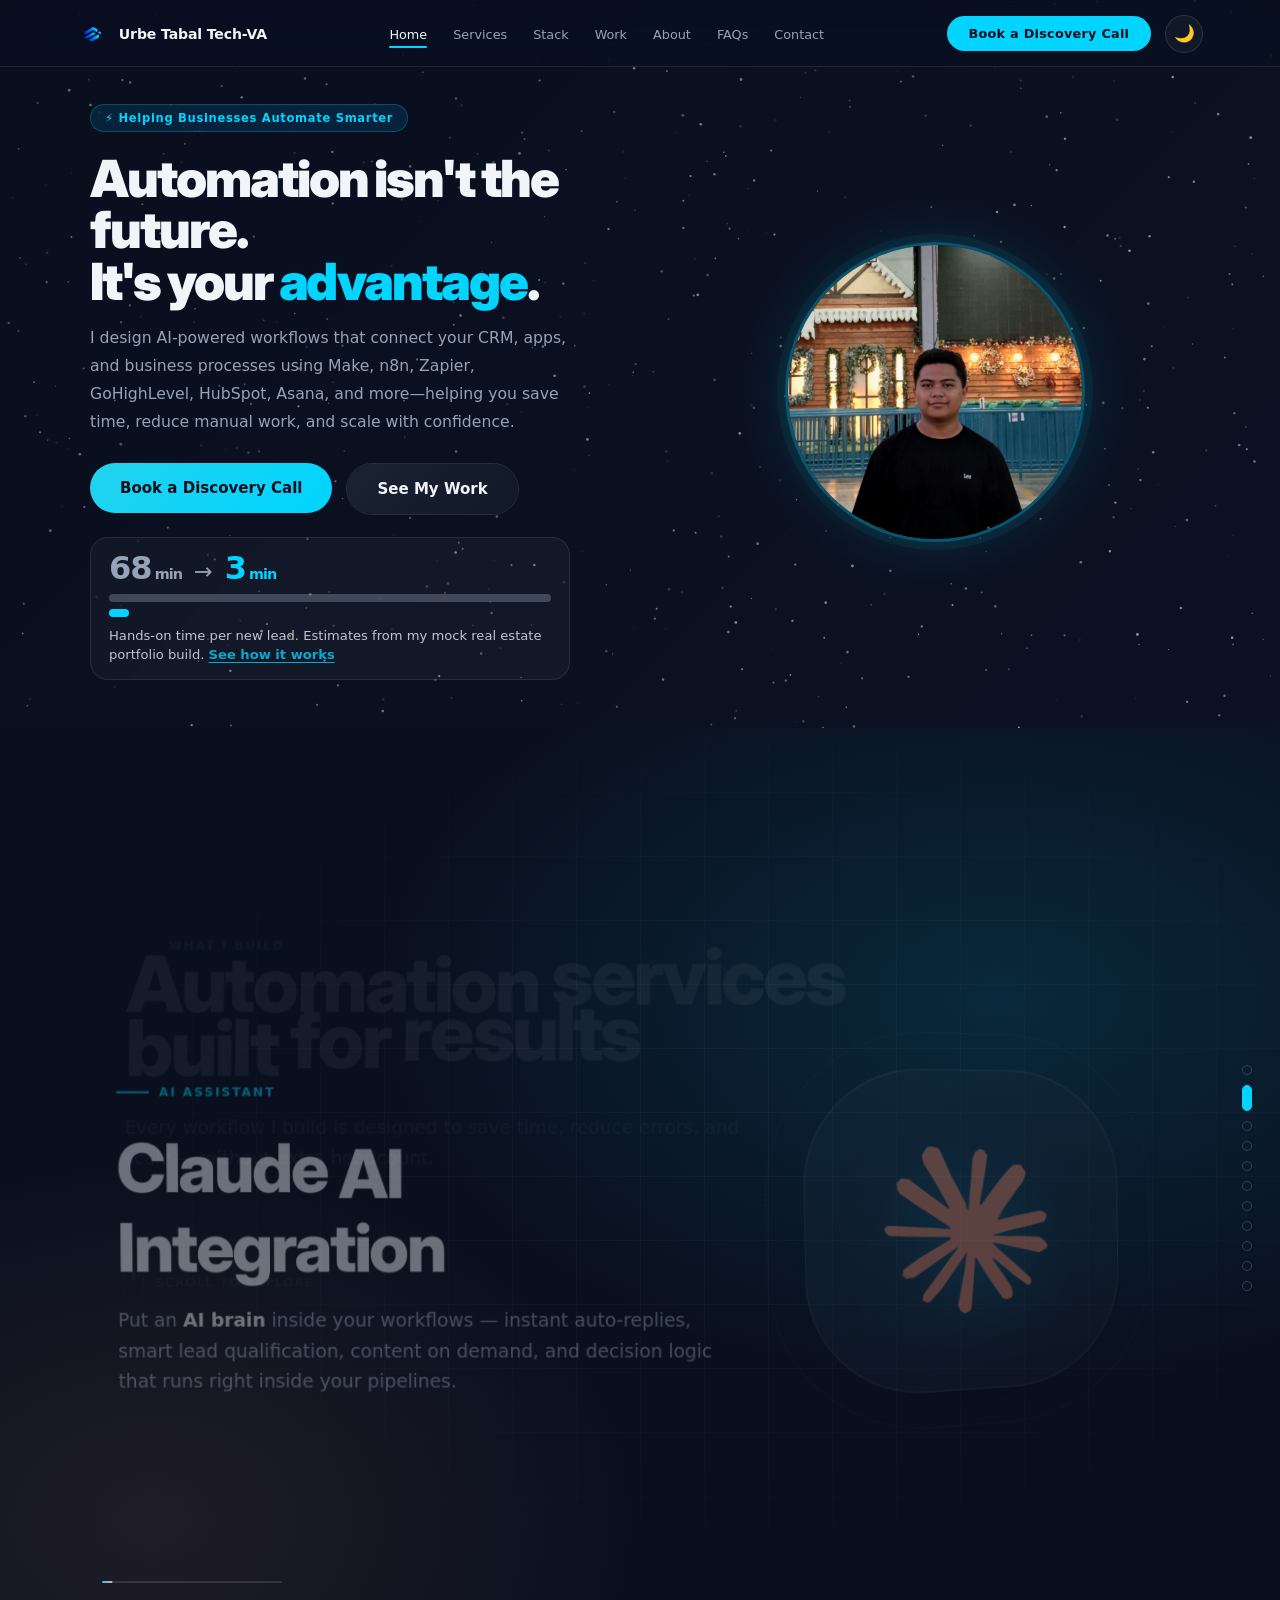
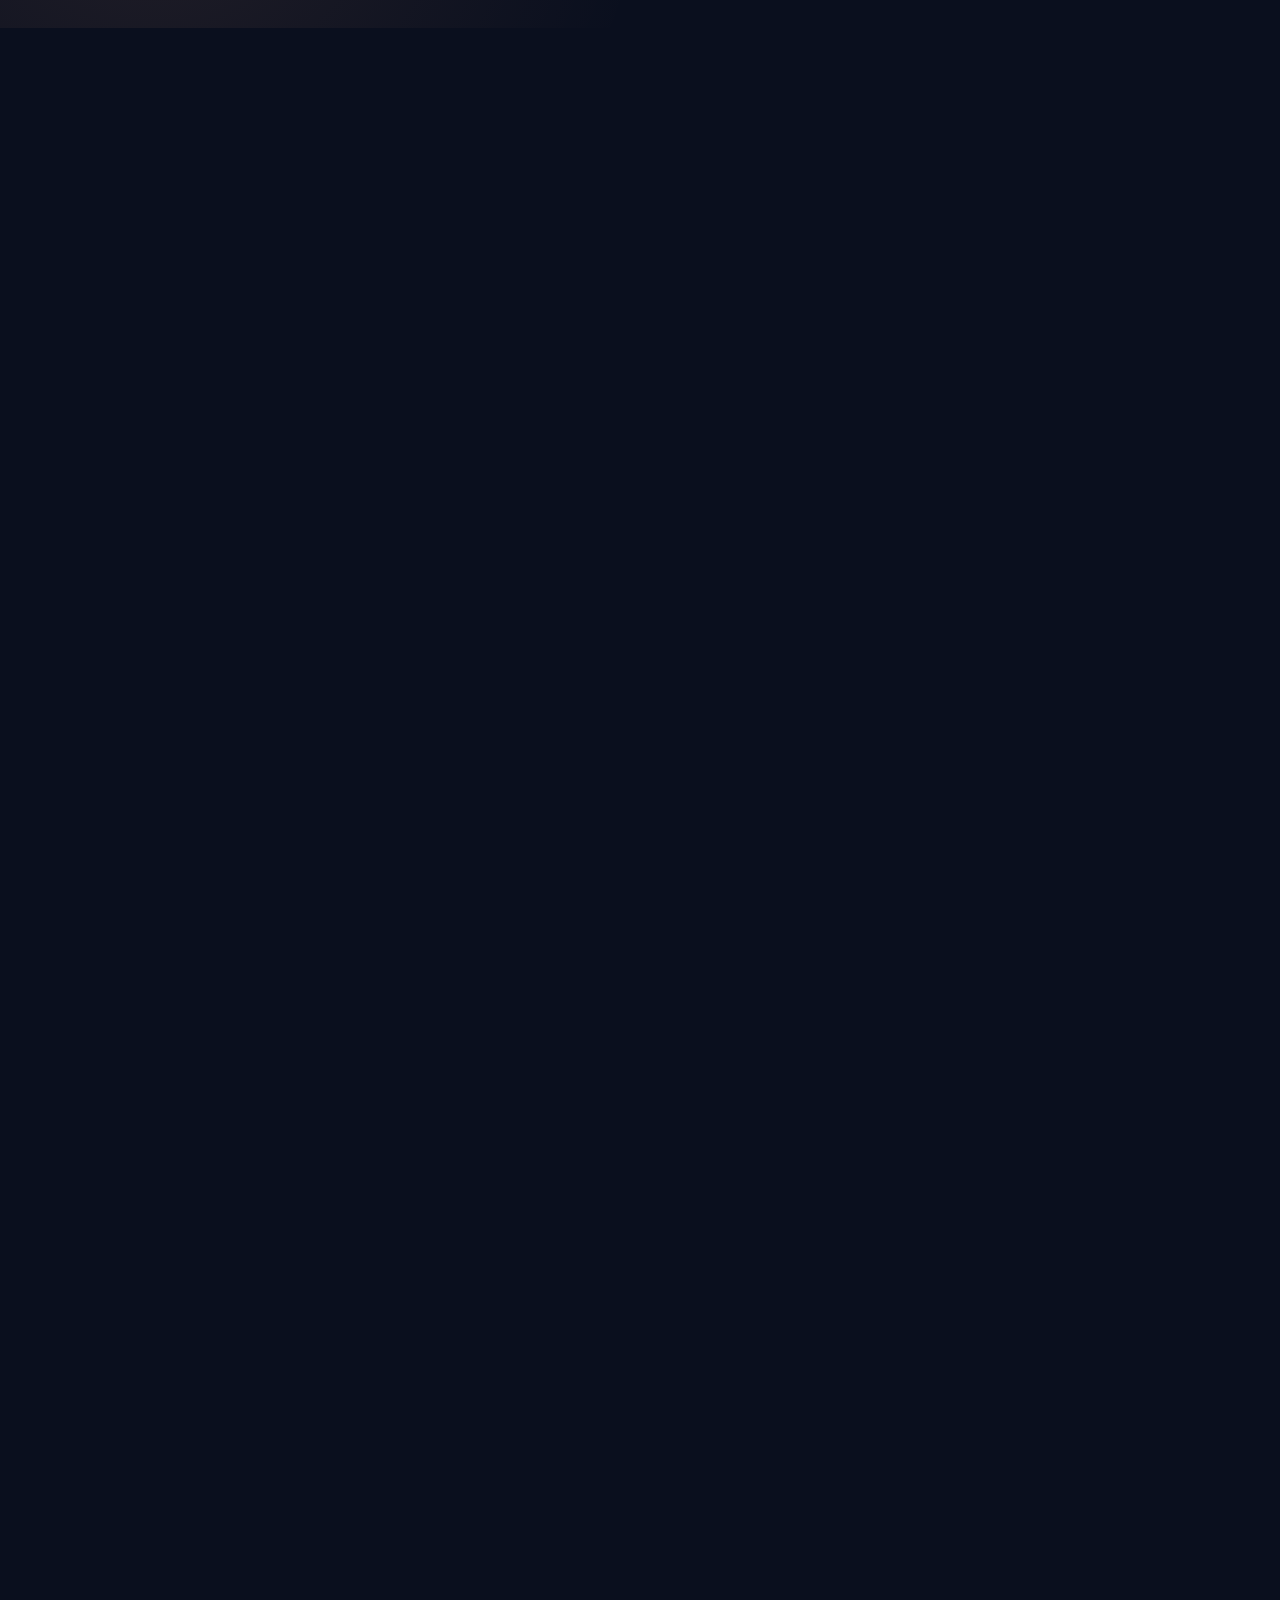
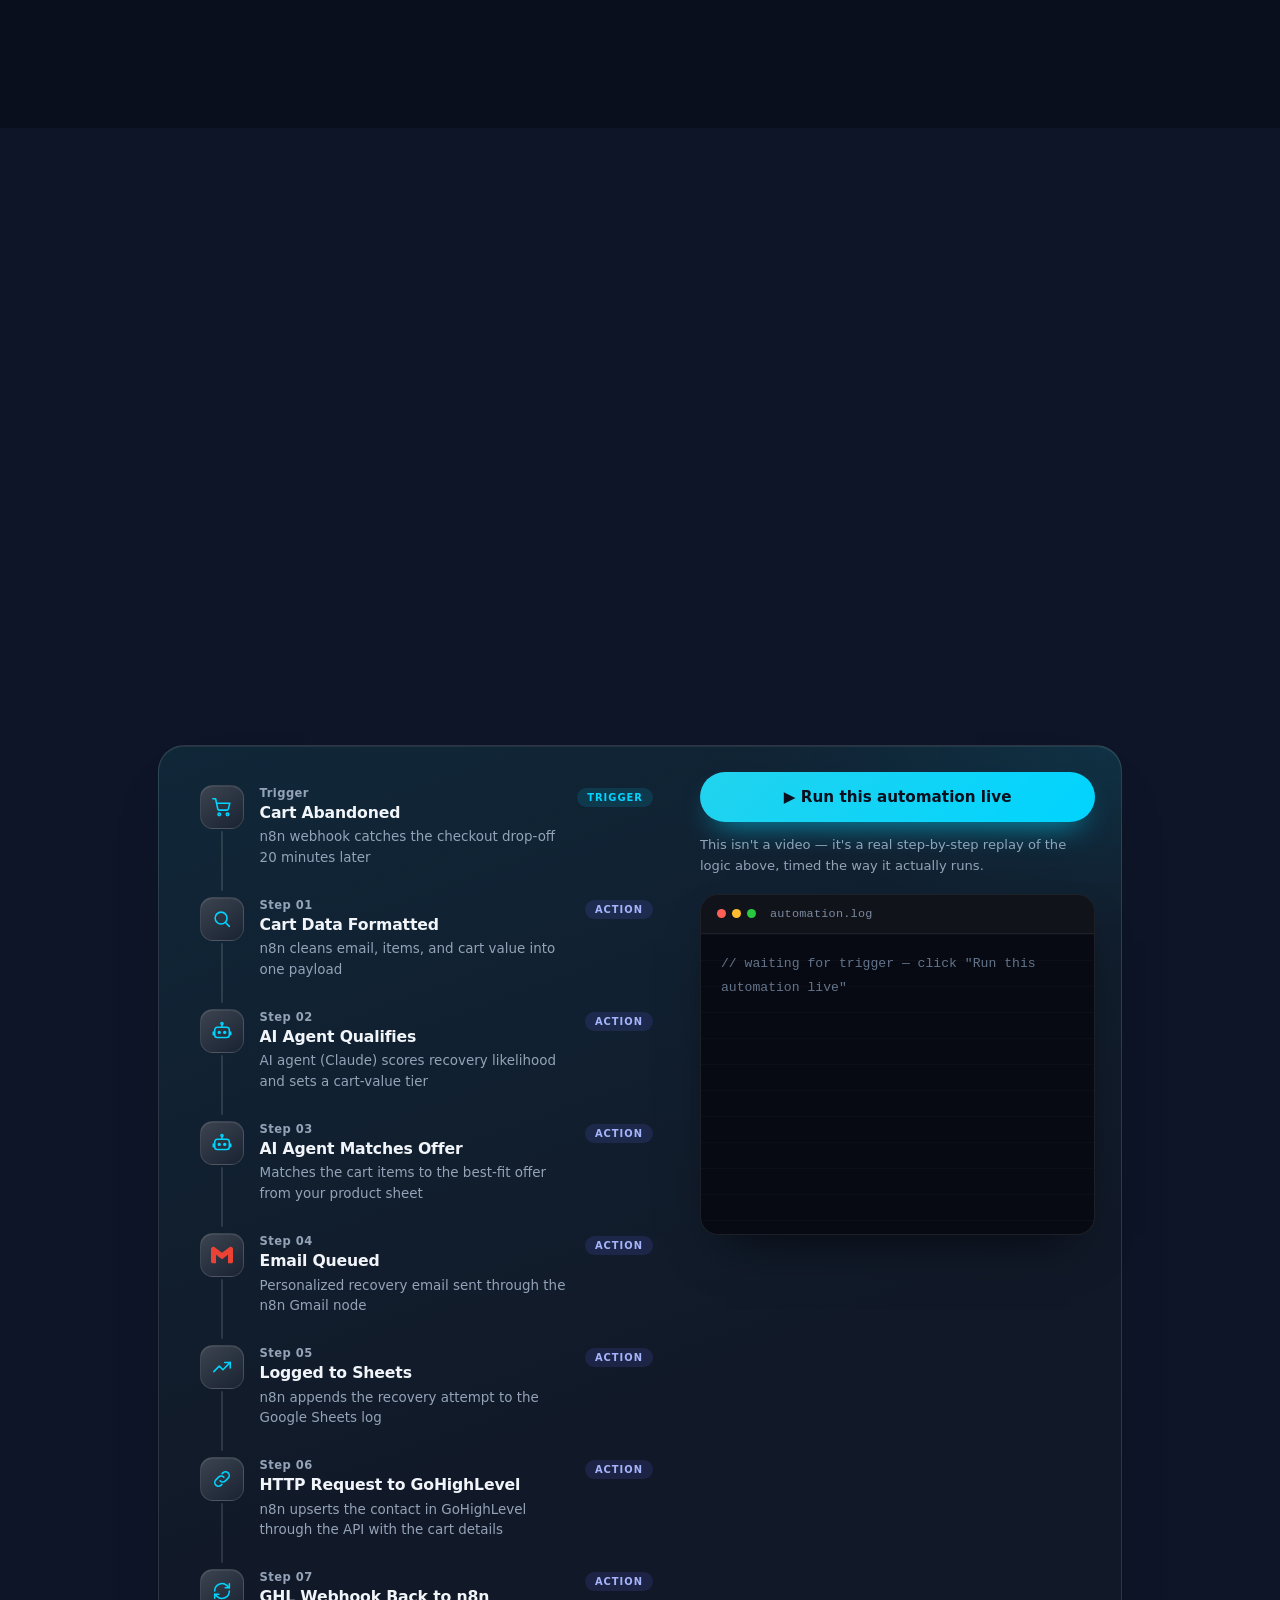
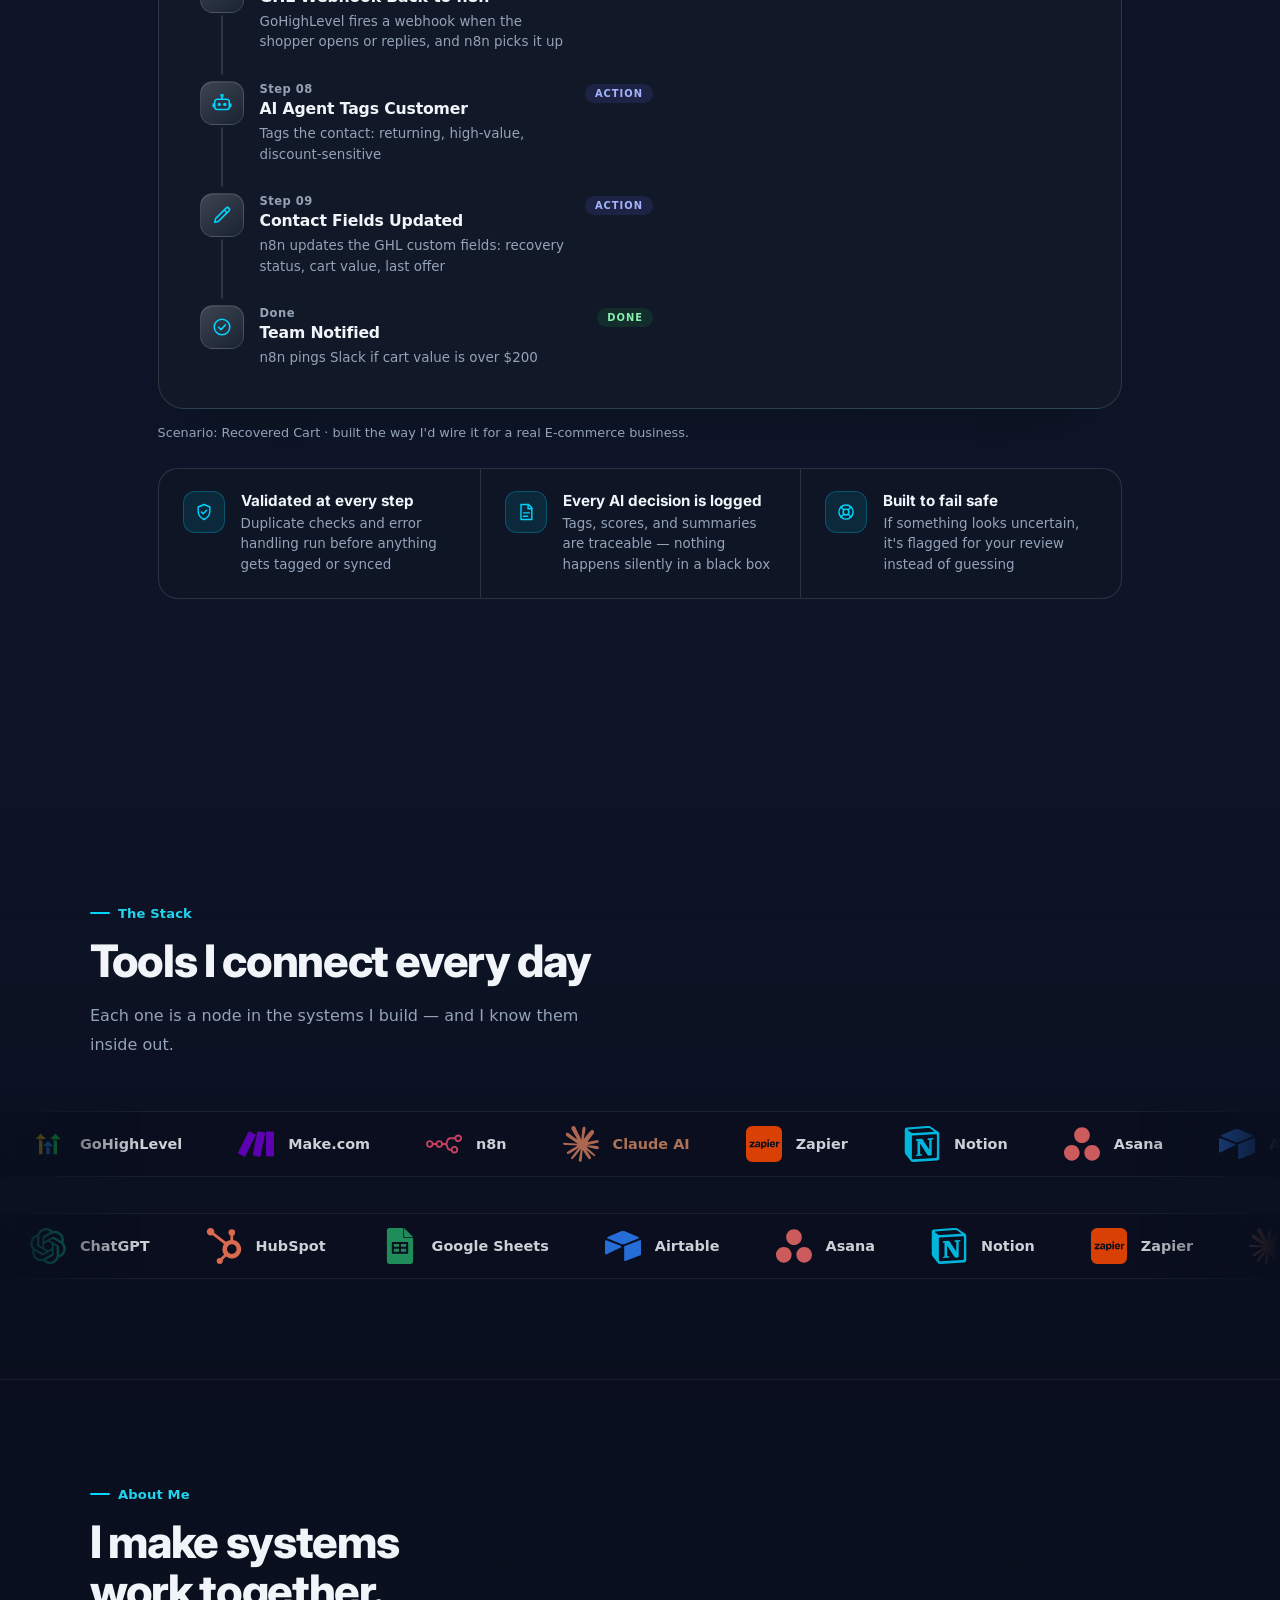
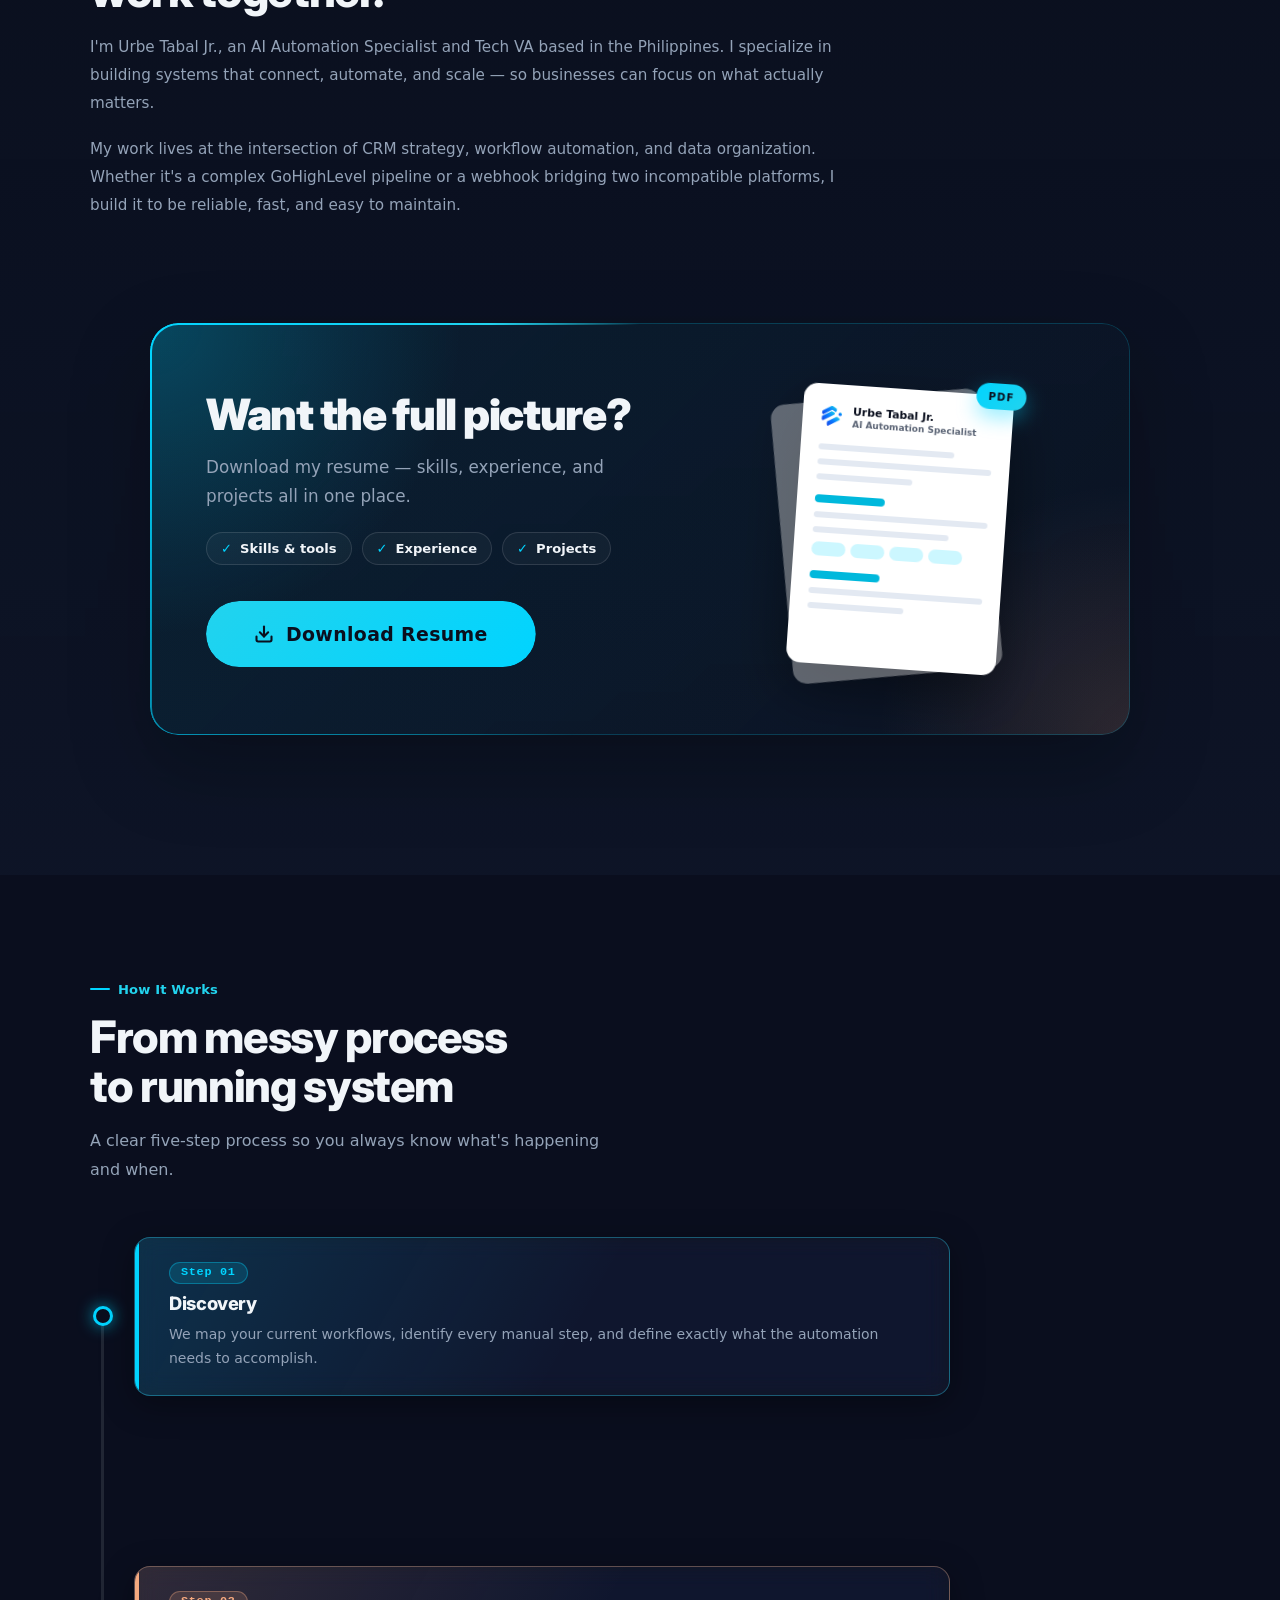
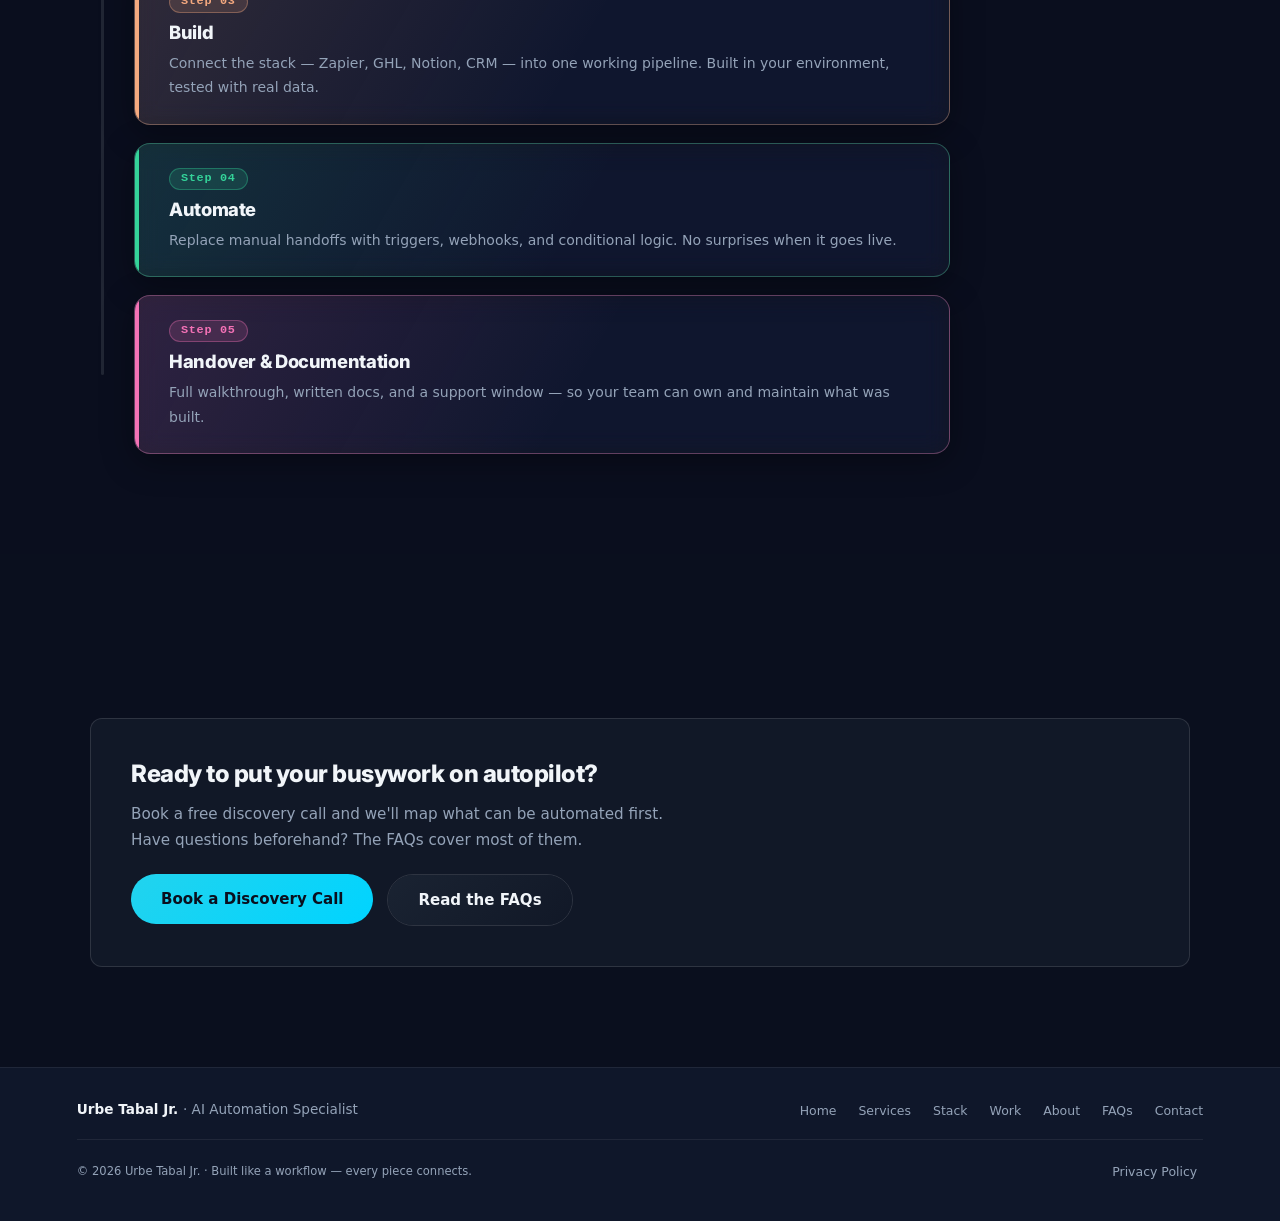
==== commit f4c25ae1: "Add files via upload" ====
--- a/index.html
+++ b/index.html
@@ -1464,7 +1464,7 @@
 .fs-count em{font-style:normal;color:var(--text)}
 .fs-bar{display:block;width:clamp(90px,14vw,190px);height:2px;border-radius:2px;background:var(--border2);overflow:hidden}
 .fs-bar i{display:block;height:100%;width:100%;transform-origin:left;transform:scaleX(var(--p,0));background:linear-gradient(90deg,var(--cyan),var(--accent))}
-.fs-kicker,.fs-title,.fs-desc,.fs-art,.sf-use,.sf-tile{will-change:transform}
+.fs-slide.on .fs-kicker,.fs-slide.on .fs-title,.fs-slide.on .fs-desc,.fs-slide.on .fs-art{will-change:transform}
 @keyframes fsSpin{to{transform:rotate(360deg)}}
 @keyframes fsWheel{0%{transform:translateY(0);opacity:1}70%{transform:translateY(11px);opacity:0}100%{opacity:0}}
 @media(max-width:820px){
@@ -2991,16 +2991,22 @@
   // pause the background particles while this full-screen section covers them (saves GPU/CPU while scrolling)
   (function () {
     if (!('IntersectionObserver' in window)) return;
+    var bgT = 0;
+    function bg(on) {
+      try { if (window.__circuitPause) window.__circuitPause(on); } catch (e) {}
+      try { if (window.tsParticles && tsParticles.dom) tsParticles.dom().forEach(function (c) { on ? c.pause() : c.play(); }); } catch (e) {}
+    }
     new IntersectionObserver(function (es) {
       var on = es[0].isIntersecting;
-      try { if (window.__circuitPause) window.__circuitPause(on); } catch (e) {}
-      try { if (window.tsParticles && tsParticles.dom) tsParticles.dom().forEach(function (c) { on ? c.pause() : c.play(); }); } catch (e) {}
-    }, { threshold: 0.02 }).observe(wrap);
+      clearTimeout(bgT);
+      if (on) bg(true);                                  // pause straight away
+      else bgT = setTimeout(function () { if (window.requestIdleCallback) window.requestIdleCallback(function () { bg(false); }, { timeout: 300 }); else bg(false); }, 350);   // resume only once the scroll has settled, never mid-exit
+    }, { threshold: 0, rootMargin: '30% 0px 30% 0px' }).observe(wrap);
   })();
 
   var vh = window.innerHeight, top = 0;
   function measure() {
-    vh = window.innerHeight;
+    vh = (pin && pin.offsetHeight) || window.innerHeight;
     wrap.style.height = (vh * (1 + (N - 1) * STEP)) + 'px';
     top = wrap.getBoundingClientRect().top + window.pageYOffset;
   }
@@ -3013,7 +3019,7 @@
     function step(t) {
       if (t0 === null) t0 = t;
       var k = Math.min(1, (t - t0) / dur), e = k < 0.5 ? 4 * k * k * k : 1 - Math.pow(-2 * k + 2, 3) / 2;
-      window.scrollTo(0, from + (to - from) * e);
+      window.scrollTo({ top: from + (to - from) * e, left: 0, behavior: 'instant' });
       if (k < 1) tw = requestAnimationFrame(step); else { tw = 0; goal = -1; }
     }
     tw = requestAnimationFrame(step);
@@ -3080,11 +3086,11 @@
 </script>
 <style id="fs-v2">
 /* Card + icon transitions v2: depth-tilt cards, staggered word rise, flip-in icons, popping tiles */
-.fs-slide{transform:perspective(1500px) translate3d(0,var(--y,0px),0) rotateX(calc(var(--t,0)*9deg)) scale(var(--s,1))}
+.fs-slide{transform:perspective(1500px) translate3d(0,var(--y,0px),0) rotateX(calc(var(--t,0)*3.5deg)) scale(var(--s,1))}
 .fs-title .w{display:inline-block;transform:translateY(calc(var(--t,0)*var(--wd,0)*-1px))}
 .fs-kicker i{transform-origin:left;transform:scaleX(0);transition:transform .7s cubic-bezier(.2,.8,.2,1) .1s}
 .fs-slide.act .fs-kicker i{transform:scaleX(1)}
-.fs-art{transform:perspective(900px) translateY(calc(var(--t,0)*-40px)) rotateY(calc(var(--t,0)*-70deg)) rotate(calc(var(--t,0)*7deg))}
+.fs-art{transform:perspective(900px) translateY(calc(var(--t,0)*-40px)) rotateY(calc(var(--t,0)*-32deg)) rotate(calc(var(--t,0)*3deg))}
 .fs-slide.act .fs-ico{animation:fsPop .95s cubic-bezier(.2,1.25,.3,1) both,fsBob 5.5s ease-in-out .95s infinite}
 .fs-slide.act .fs-art::before{animation:fsRing 1s cubic-bezier(.2,.8,.2,1) both}
 @keyframes fsPop{0%{opacity:0;transform:scale(.45) rotate(-24deg)}60%{opacity:1}100%{opacity:1;transform:none}}
@@ -3096,6 +3102,12 @@
 .fs-slide.act .sf-use li{opacity:1;translate:0 0;transition:opacity .5s,translate .6s cubic-bezier(.2,.8,.2,1)}
 .fs-slide.act .sf-use li:nth-child(1){transition-delay:.15s}.fs-slide.act .sf-use li:nth-child(2){transition-delay:.25s}
 .fs-slide.act .sf-use li:nth-child(3){transition-delay:.35s}.fs-slide.act .sf-use li:nth-child(4){transition-delay:.45s}
+@media(max-width:820px),(pointer:coarse){
+  .fs-slide{transform:translate3d(0,var(--y,0px),0) scale(var(--s,1))}
+  .fs-art{transform:translateY(calc(var(--t,0)*-24px))}
+  .fs-title .w{transform:none}
+  .fs-slide.act .fs-ico{animation:fsPop .7s cubic-bezier(.2,1.2,.3,1) both}
+}
 @media(prefers-reduced-motion:reduce){.fs-slide.act .fs-ico,.fs-slide.act .fs-art::before{animation:none}}
 </style>
 <script id="fs-v2-js">
@@ -3117,31 +3129,70 @@
   });
   if (window.matchMedia('(prefers-reduced-motion: reduce)').matches) return;
 
-  // settle: when scrolling stops, glide to the nearest card so it always lands on one
-  var STEP = 0.9, N = wrap.querySelectorAll('.fs-slide').length, timer = 0, tw2 = 0, down = false;
-  function stop() { if (tw2) { cancelAnimationFrame(tw2); tw2 = 0; } }
-  function settle() {
-    if (down || tw2) return;
-    var vh = window.innerHeight, top = wrap.getBoundingClientRect().top + window.pageYOffset;
-    var p = (window.pageYOffset - top) / (STEP * vh);
-    if (p < 0 || p > N - 1) return;                              // outside the story: leave the page alone
-    var r = Math.round(p), to = top + r * STEP * vh + (r === 0 ? 1 : 0), from = window.pageYOffset;
-    if (r === N - 1) to = top + r * STEP * vh - 1;
-    if (Math.abs(to - from) < 2) return;
-    var t0 = null, dur = Math.min(650, 300 + Math.abs(to - from) * 0.5);
+  // paging: one wheel / trackpad swipe = one card, starting instantly
+  var STEP = 0.9, N = wrap.querySelectorAll('.fs-slide').length, tw2 = 0, tgt = -1;
+  var lastW = 0, lastGo = 0, lastOut = 0, minMag = 1e9, lock = false;
+  function geom() { var pin = wrap.querySelector('.svc-fs-pin'), vh = (pin && pin.offsetHeight) || window.innerHeight; return { vh: vh, top: wrap.getBoundingClientRect().top + window.pageYOffset }; }
+  function stop() { if (tw2) { cancelAnimationFrame(tw2); tw2 = 0; } tgt = -1; }
+  function go(i) {
+    var g = geom(); i = Math.max(0, Math.min(N - 1, i)); stop(); tgt = i;
+    var from = window.pageYOffset, to = g.top + i * STEP * g.vh + (i === 0 ? 1 : i === N - 1 ? -1 : 0), t0 = null, dur = 520;
     function step(t) {
       if (t0 === null) t0 = t;
-      var k = Math.min(1, (t - t0) / dur), e = 1 - Math.pow(1 - k, 3);
-      window.scrollTo(0, from + (to - from) * e);
-      if (k < 1) tw2 = requestAnimationFrame(step); else tw2 = 0;
+      var k = Math.min(1, (t - t0) / dur), e = 1 - Math.pow(1 - k, 4);          // starts fast, eases to rest
+      window.scrollTo({ top: from + (to - from) * e, left: 0, behavior: 'instant' });
+      if (k < 1) tw2 = requestAnimationFrame(step); else { tw2 = 0; tgt = -1; }
     }
     tw2 = requestAnimationFrame(step);
   }
-  window.addEventListener('scroll', function () { if (tw2) return; clearTimeout(timer); timer = setTimeout(settle, 170); }, { passive: true });
-  ['wheel', 'touchstart', 'keydown'].forEach(function (ev) { window.addEventListener(ev, function () { stop(); clearTimeout(timer); }, { passive: true }); });
-  window.addEventListener('mousedown', function () { down = true; stop(); }, { passive: true });
-  window.addEventListener('mouseup', function () { down = false; clearTimeout(timer); timer = setTimeout(settle, 170); }, { passive: true });
-  window.addEventListener('touchend', function () { clearTimeout(timer); timer = setTimeout(settle, 260); }, { passive: true });
+  window.addEventListener('wheel', function (e) {
+    if (e.ctrlKey || e.defaultPrevented) return;
+    var el = e.target; if (el && el.closest && el.closest('[data-lenis-prevent],.modal,[role="dialog"]')) return;
+    var dy = e.deltaY * (e.deltaMode === 1 ? 32 : e.deltaMode === 2 ? window.innerHeight : 1);
+    if (dy === 0 || Math.abs(dy) < Math.abs(e.deltaX)) return;
+    var dir = dy > 0 ? 1 : -1, mag = Math.abs(dy), now = performance.now();
+    var g = geom(), rr = wrap.getBoundingClientRect(), vv = g.vh, want = -1, swallow = false;
+    var inside = rr.top <= 48 && rr.bottom >= vv - 48;
+    if (inside) {
+      var at = tgt >= 0 ? tgt : Math.round(Math.max(0, Math.min(N - 1, (window.pageYOffset - g.top) / (STEP * g.vh))));
+      var nx = at + dir;
+      if (nx >= 0 && nx <= N - 1) want = nx;                  // at the first/last card the page scrolls on normally
+    } else if (tw2) swallow = true;
+    else if (dir > 0 && rr.top > 48 && rr.top < vv * 0.6 && now - lastOut > 900) want = 0;                // one scroll into the section
+    else if (dir < 0 && rr.bottom < vv - 48 && rr.bottom > vv * 0.4) want = N - 1;
+    if (want < 0 && !swallow) { lock = false; if (dir < 0 && rr.top > -vv && rr.top < vv && rr.bottom > 0) lastOut = now; return; }
+    e.preventDefault(); e.stopImmediatePropagation();
+    var fresh = !lock || (now - lastGo > 720 && (now - lastW > 150 || mag > minMag * 1.6 + 15));   // a swipe's coasting tail must never count as a second swipe
+    if (!fresh) minMag = Math.min(minMag, mag);
+    lastW = now;
+    if (!fresh || swallow) return;
+    lock = true; minMag = mag; lastGo = now; go(want);
+  }, { passive: false, capture: true });
+  ['touchstart', 'keydown', 'mousedown'].forEach(function (ev) { window.addEventListener(ev, stop, { passive: true }); });
+  // touch devices (phones / iPads): let native momentum run, then settle onto the nearest card
+  var lastTouch = 0, sTimer = 0;
+  window.addEventListener('touchstart', function () { lastTouch = performance.now(); clearTimeout(sTimer); }, { passive: true });
+  window.addEventListener('touchend', function () { lastTouch = performance.now(); }, { passive: true });
+  window.addEventListener('scroll', function () {
+    if (tw2 || performance.now() - lastTouch > 4000) return;
+    clearTimeout(sTimer); sTimer = setTimeout(settleTouch, 140);
+  }, { passive: true });
+  function settleTouch() {
+    if (tw2) return;
+    var g = geom(), p = (window.pageYOffset - g.top) / (STEP * g.vh);
+    if (p < 0 || p > N - 1) return;
+    var r = Math.round(p), to = g.top + r * STEP * g.vh + (r === 0 ? 1 : r === N - 1 ? -1 : 0), from = window.pageYOffset;
+    if (Math.abs(to - from) < 2) return;
+    var t0 = null, dur = Math.min(520, 240 + Math.abs(to - from) * 0.5);
+    tgt = r;
+    function step(t) {
+      if (t0 === null) t0 = t;
+      var k = Math.min(1, (t - t0) / dur), e = k < 0.5 ? 2 * k * k : 1 - Math.pow(-2 * k + 2, 2) / 2;
+      window.scrollTo({ top: from + (to - from) * e, left: 0, behavior: 'instant' });
+      if (k < 1) tw2 = requestAnimationFrame(step); else { tw2 = 0; tgt = -1; }
+    }
+    tw2 = requestAnimationFrame(step);
+  }
 })();
 </script>
 
